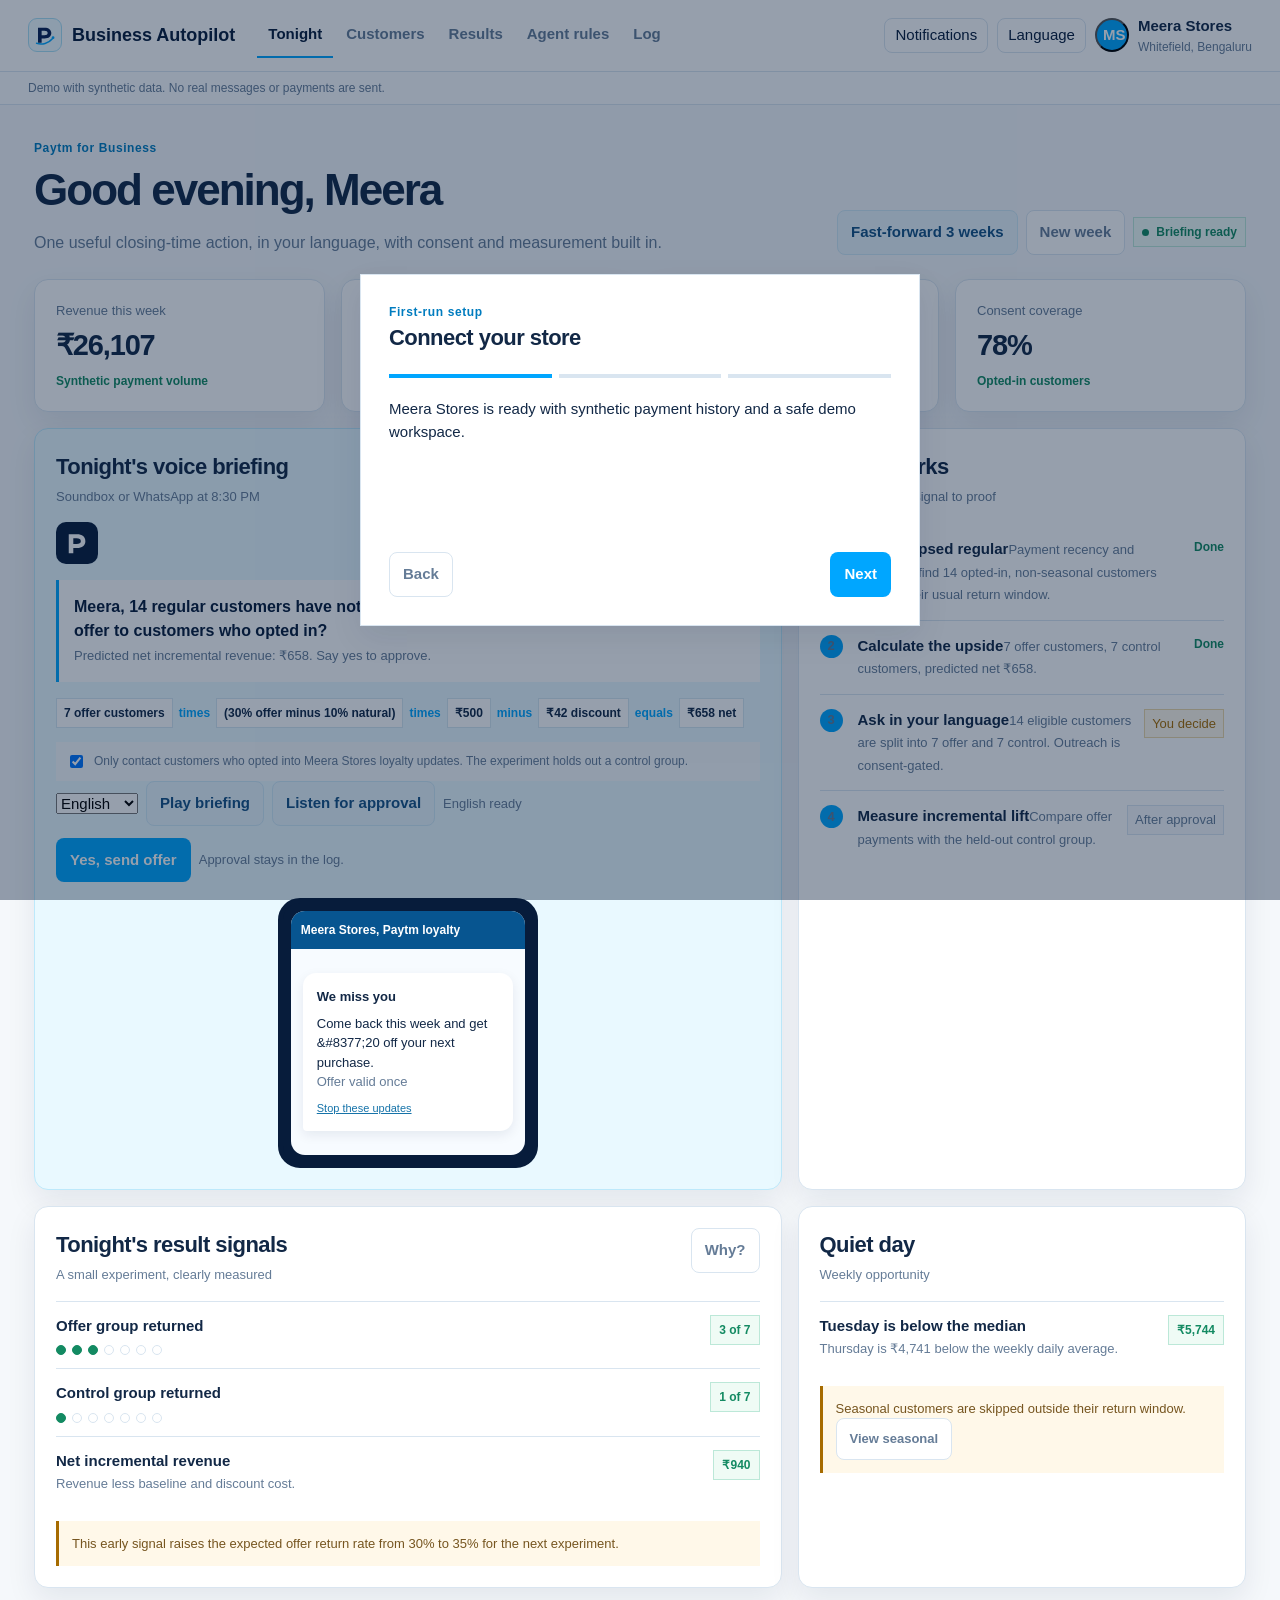
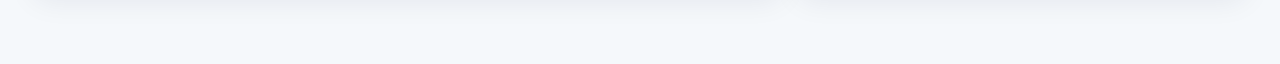
==== index.html @ cf700211 "Add Paytm Business Autopilot POC Co-authored-by: Copilot App <223556219+Copilot@users.noreply.github" ====
<!doctype html>
<html lang="en">
<head>
<meta charset="utf-8">
<meta name="viewport" content="width=device-width,initial-scale=1">
<meta name="theme-color" content="#071c3b">
<meta name="description" content="Paytm Business Autopilot product demo">
<title>Paytm Business Autopilot</title>
<link id="app-manifest" rel="manifest">
<style>
:root{--navy:#071c3b;--blue:#00a6ff;--cyan:#e9f9ff;--ink:#122846;--muted:#657c97;--bg:#f5f8fb;--card:#fff;--line:#d9e5f0;--green:#138a62;--amber:#a66b00;--red:#b54554;--shadow:0 12px 30px rgba(7,28,59,.08)}
*{box-sizing:border-box}html{scroll-behavior:smooth}body{margin:0;background:var(--bg);color:var(--ink);font:15px/1.5 Arial,sans-serif}button,input,select,textarea{font:inherit}button{cursor:pointer}button:focus-visible,input:focus-visible,select:focus-visible,textarea:focus-visible,a:focus-visible{outline:3px solid #80d9ff;outline-offset:2px}
.app{min-height:100vh}.topbar{position:sticky;top:0;z-index:10;display:flex;align-items:center;gap:22px;padding:13px 28px;background:#fff;border-bottom:1px solid var(--line)}.brand{display:flex;align-items:center;gap:10px;color:var(--navy);font-weight:700;font-size:18px;white-space:nowrap}.brand-mark{display:grid;place-items:center;width:34px;height:34px;border:1px solid #a9dff4;background:#effbff;border-radius:9px}.brand-mark svg{width:28px;height:28px}nav{display:flex;align-items:center;gap:2px;flex:1;overflow:auto}nav button{border:0;border-bottom:2px solid transparent;padding:10px 11px;color:var(--muted);background:transparent;font-weight:600;white-space:nowrap}nav button:hover,nav button.active{color:var(--navy);border-bottom-color:var(--blue)}.top-actions{display:flex;align-items:center;gap:9px;margin-left:auto}.icon-button{min-width:35px;height:35px;border:1px solid var(--line);border-radius:8px;padding:0 10px;color:var(--navy);background:#fff}.avatar{display:grid;place-items:center;width:34px;height:34px;border-radius:50%;color:#fff;background:var(--blue);font-weight:700}.merchant small{display:block;color:var(--muted);font-size:12px}.demo-line{padding:7px 28px;color:var(--muted);background:#fbfdff;border-bottom:1px solid var(--line);font-size:12px}
main{max-width:1360px;margin:auto;padding:34px 34px 76px}.view{display:none}.view.active{display:block}.hero{display:flex;justify-content:space-between;align-items:flex-end;gap:24px;margin-bottom:24px}.hero h1{margin:0;font-size:clamp(28px,4vw,44px);letter-spacing:-.045em}.hero p{max-width:760px;margin:8px 0 0;color:var(--muted);font-size:16px}.hero-actions,.toolbar,.voice-actions,.actions{display:flex;flex-wrap:wrap;align-items:center;gap:8px}.hero-actions{justify-content:flex-end}.eyebrow{color:#007cbf;font-size:12px;font-weight:700;letter-spacing:.05em;text-transform:none}.grid{display:grid;gap:16px}.metrics{grid-template-columns:repeat(4,1fr)}.two{grid-template-columns:1.25fr .75fr}.three{grid-template-columns:repeat(3,1fr)}.card{padding:21px;border:1px solid var(--line);border-radius:14px;background:var(--card);box-shadow:var(--shadow)}h2{margin:0 0 4px;font-size:22px;letter-spacing:-.025em}h3{margin:0 0 4px;font-size:16px}.subtle,.help{color:var(--muted);font-size:13px}.card-head{display:flex;justify-content:space-between;gap:12px;align-items:flex-start;margin-bottom:16px}.metric-label{color:var(--muted);font-size:13px}.metric-value{margin:4px 0;font-size:29px;font-weight:700;letter-spacing:-.04em}.delta{color:var(--green);font-size:12px;font-weight:600}.button{border:1px solid transparent;border-radius:8px;padding:10px 13px;font-weight:700}.primary{color:#fff;background:var(--blue)}.primary:hover{background:#008bd5}.secondary{color:#145184;background:#e8f5fc;border-color:#cfe9f7}.quiet{color:var(--muted);background:#fff;border-color:var(--line)}.status{display:inline-flex;align-items:center;gap:7px;padding:5px 8px;border:1px solid #bce8d8;color:var(--green);background:#effbf5;font-size:12px;font-weight:700}.status.warn{color:var(--amber);border-color:#ecd7a6;background:#fff8e9}.status.error{color:var(--red);border-color:#f0c9d0;background:#fff1f3}.dot{width:7px;height:7px;border-radius:50%;background:currentColor}.briefing{border:1px solid #bde9fb;background:var(--cyan)}.briefing-head{display:flex;justify-content:space-between;align-items:center;gap:12px}.logo-tile{display:grid;place-items:center;width:42px;height:42px;border-radius:10px;background:var(--navy)}.logo-tile svg{width:35px;height:35px}.wave{display:flex;align-items:center;gap:3px;height:24px}.wave i{display:block;width:3px;background:var(--blue);border-radius:3px}.wave i:nth-child(1){height:8px}.wave i:nth-child(2){height:17px}.wave i:nth-child(3){height:11px}.wave i:nth-child(4){height:20px}.wave i:nth-child(5){height:9px}.voice-quote{margin:16px 0;padding:15px;border-left:3px solid var(--blue);color:#173b65;background:#fff;font-size:16px}.voice-quote strong{display:block;color:var(--navy)}.formula{display:flex;flex-wrap:wrap;gap:6px;align-items:center;margin-top:13px;color:var(--muted);font-size:12px}.formula b{padding:5px 7px;border:1px solid #d4e7f2;background:#fff;color:var(--ink);font-weight:600}.formula .equals{color:var(--blue);font-weight:700}.consent{display:flex;gap:8px;margin-top:14px;padding:10px;background:#f7fafc;color:var(--muted);font-size:12px}.phone{max-width:260px;margin:16px auto 0;padding:8px;border:5px solid var(--navy);border-radius:22px;background:var(--navy)}.phone-screen{min-height:210px;overflow:hidden;border-radius:14px;background:#f7fbff}.phone-top{padding:10px;color:#fff;background:#075590;font-size:12px;font-weight:700}.phone-message{margin:24px 12px;padding:14px;border-radius:13px 13px 13px 4px;background:#fff;box-shadow:0 4px 12px rgba(7,28,59,.08);font-size:13px}.phone-message strong{display:block;margin-bottom:7px}.phone-message a{display:inline-block;margin-top:8px;color:#1673a9;font-size:11px}.steps{margin-top:18px}.step{display:grid;grid-template-columns:28px 1fr auto;gap:10px;align-items:start;padding:14px 0;border-top:1px solid var(--line)}.step:first-child{border-top:0}.step-number{display:grid;place-items:center;width:23px;height:23px;border-radius:50%;color:#fff;background:var(--blue);font-weight:700;font-size:12px}.step span{color:var(--muted);font-size:13px}.step .step-state{color:var(--green);font-size:12px;font-weight:700}.dot-row{display:flex;justify-content:space-between;align-items:flex-start;gap:12px;padding:13px 0;border-top:1px solid var(--line)}.dot-row:first-child{border-top:0}.dot-row strong{display:block}.dot-row p{margin:2px 0 0;color:var(--muted);font-size:13px}.result-dots{display:flex;gap:6px;margin-top:8px}.result-dots i{width:10px;height:10px;border:1px solid var(--line);border-radius:50%;background:#fff}.result-dots i.filled{border-color:var(--green);background:var(--green)}.note{padding:13px;border-left:3px solid var(--amber);background:#fff8e9;color:#76551f;font-size:13px}.tabs{display:flex;gap:6px;flex-wrap:wrap;margin-bottom:16px}.tab{border:1px solid var(--line);border-radius:7px;padding:8px 11px;color:var(--muted);background:#fff}.tab.active{color:var(--navy);border-color:var(--blue);background:#effaff;font-weight:700}.toolbar input,.toolbar select,.field input,.field textarea,.field select{padding:10px;border:1px solid var(--line);border-radius:8px;background:#fff}.toolbar input{min-width:230px}.selection-bar{display:flex;justify-content:space-between;align-items:center;gap:10px;margin-bottom:14px;padding:11px;border:1px solid #c9e8f4;background:#f0fbff}.selection-bar span{color:var(--muted);font-size:13px}.table-wrap{overflow:auto}table{width:100%;border-collapse:collapse;min-width:760px;font-size:13px}th,td{padding:11px 8px;border-top:1px solid var(--line);text-align:left;white-space:nowrap}th{color:var(--muted);font-size:12px;font-weight:700}th button{border:0;color:inherit;background:transparent;font-weight:700}.badge{display:inline-block;padding:4px 7px;border:1px solid var(--line);background:#f5f8fb;font-size:12px}.badge.good{color:var(--green);border-color:#bce8d8;background:#effbf5}.badge.warn{color:var(--amber);border-color:#ecd7a6;background:#fff8e9}.badge.none{color:var(--red);border-color:#f0c9d0;background:#fff1f3}.pagination{display:flex;justify-content:space-between;align-items:center;gap:10px;margin-top:16px}.empty{padding:28px;color:var(--muted);text-align:center}.timeline{display:grid;gap:0}.event{display:grid;grid-template-columns:145px 90px 1fr;gap:13px;padding:14px 0;border-top:1px solid var(--line)}.event:first-child{border-top:0}.event time,.event .who{color:var(--muted);font-size:12px}.event strong{display:block}.event p{margin:2px 0;color:var(--muted);font-size:13px}.rule-list{display:grid;gap:8px;margin-top:14px}.rule-list label{display:flex;gap:9px;align-items:flex-start;padding:10px;border:1px solid var(--line);background:#fbfdff}.guardrails{display:grid;gap:10px}.guardrails label{display:grid;gap:5px;color:var(--muted);font-size:13px}.drawer{position:fixed;inset:0;z-index:20;display:none}.drawer.open{display:block}.drawer-backdrop{position:absolute;inset:0;background:rgba(7,28,59,.35)}.drawer-panel{position:absolute;top:0;right:0;width:min(480px,100%);height:100%;overflow:auto;padding:24px;background:#fff;box-shadow:-12px 0 35px rgba(7,28,59,.18)}.drawer-head{display:flex;justify-content:space-between;align-items:center;margin-bottom:20px}.close{border:1px solid var(--line);border-radius:7px;padding:6px 9px;color:var(--muted);background:#fff}.form{display:grid;gap:13px}.field{display:grid;gap:6px}.field label{font-weight:700;font-size:13px}.error-text{color:var(--red);font-size:12px}.toast{position:fixed;right:20px;bottom:20px;z-index:40;max-width:380px;padding:12px 15px;border-radius:8px;color:#fff;background:var(--navy);opacity:0;transform:translateY(10px);pointer-events:none;transition:.2s}.toast.show{opacity:1;transform:translateY(0);pointer-events:auto}.menu{position:absolute;right:24px;top:61px;z-index:25;display:none;min-width:190px;padding:8px;border:1px solid var(--line);background:#fff;box-shadow:var(--shadow)}.menu.open{display:grid}.menu button{text-align:left;border:0;padding:9px;background:#fff;color:var(--ink)}.menu button:hover{background:#effaff}.setup{position:fixed;inset:0;z-index:50;display:grid;place-items:center;padding:20px;background:rgba(7,28,59,.42)}.setup.hidden{display:none}.setup-card{width:min(560px,100%);padding:28px;border:1px solid var(--line);background:#fff;box-shadow:var(--shadow)}.setup-progress{display:flex;gap:7px;margin:20px 0}.setup-progress i{height:4px;flex:1;background:var(--line)}.setup-progress i.active{background:var(--blue)}.setup-actions{display:flex;justify-content:space-between;margin-top:24px}.setup-copy{min-height:130px}.highlight{background:#fff0a8;color:inherit}.mobile-list{display:none}.offline{display:none;margin-bottom:16px}.offline.show{display:block}
@media(max-width:980px){.topbar{padding:12px 18px}.metrics{grid-template-columns:repeat(2,1fr)}.two,.three{grid-template-columns:1fr}main{padding:27px 18px 88px}.hero{align-items:flex-start;flex-direction:column}.hero-actions{justify-content:flex-start}.top-actions .merchant{display:none}}
@media(max-width:620px){body{font-size:14px}.topbar{position:static;padding:12px 16px}.topbar nav{display:none}.demo-line{padding:7px 16px}.brand{font-size:16px}.metrics{grid-template-columns:1fr 1fr;gap:9px}.card{padding:16px}.metric-value{font-size:23px}.hero h1{font-size:31px}.event{grid-template-columns:1fr;gap:2px}.table-wrap{display:none}.mobile-list{display:grid;gap:8px}.mobile-customer{padding:13px;border:1px solid var(--line);background:#fff}.toolbar input{min-width:0;width:100%}.selection-bar{align-items:flex-start;flex-direction:column}.drawer-panel{padding:19px}.phone{max-width:none;margin:16px 0 0;padding:0;border:0;border-radius:12px;background:transparent}.phone-screen{min-height:0;border-radius:12px}}
@media(prefers-reduced-motion:reduce){*,*::before,*::after{scroll-behavior:auto!important;animation:none!important;transition:none!important}}
.menu-head{display:flex;gap:10px;align-items:center;padding:10px;border-bottom:1px solid var(--line);margin-bottom:4px}.menu-head .avatar{flex:none}.demo-tag{display:inline-block;margin-top:3px;padding:3px 6px;border:1px solid var(--line);color:var(--muted);font-size:11px}.profile-avatar{display:grid;place-items:center;width:76px;height:76px;border-radius:50%;color:#fff;background:var(--blue);font-size:28px;font-weight:700}.profile-head{display:flex;justify-content:space-between;align-items:center;gap:20px;margin-bottom:28px}.profile-identity{display:flex;align-items:center;gap:18px}.profile-section{padding:24px 0;border-top:1px solid var(--line)}.profile-section:first-of-type{border-top:0}.profile-fields{display:grid;grid-template-columns:repeat(2,1fr);gap:16px;margin-top:18px}.profile-value{margin-top:3px;font-weight:600}.profile-help{margin:3px 0 0;color:var(--muted);font-size:12px}.profile-list{display:grid;gap:12px;margin-top:16px}.profile-list .dot-row{padding:12px 0}.profile-actions{display:flex;gap:8px;justify-content:flex-end;margin-top:20px}.profile-edit{display:none}.profile-edit.open{display:block}.profile-readonly.hidden,.profile-display.hidden{display:none}.profile-subtle{color:var(--muted);font-size:13px}.profile-links{display:flex;flex-wrap:wrap;gap:14px;margin-top:14px}.profile-links button{border:0;padding:0;color:#0874b8;background:transparent;text-decoration:underline}.profile-mobile-back{display:none}@media(max-width:620px){.profile-head{align-items:flex-start;flex-direction:column}.profile-mobile-back{display:inline-flex}.profile-fields{grid-template-columns:1fr}.profile-actions{justify-content:flex-start;flex-wrap:wrap}.menu{right:12px;left:12px;top:61px}}
</style>
</head>
<body>
<div class="app">
<header class="topbar">
<div class="brand"><div class="brand-mark" aria-label="Paytm Business Autopilot"><svg viewBox="0 0 40 40" aria-hidden="true"><path d="M10 31V9.5h9.4c5.9 0 9.6 2.9 9.6 7.8s-3.7 7.8-9.6 7.8h-4.2V31H10Zm5.2-10.5h3.8c3.1 0 4.8-1.1 4.8-3.2s-1.7-3.2-4.8-3.2h-3.8v6.4Z" fill="#071f52"/><path d="M8 31.7c7.7 2.7 17.2.2 22.5-6.4" fill="none" stroke="#00a6ff" stroke-linecap="round" stroke-width="2.2"/><circle cx="31.5" cy="23.8" r="2" fill="#00a6ff"/></svg></div><span data-i18n="brand">Business Autopilot</span></div>
<nav aria-label="Primary navigation"><button data-view="tonight" data-i18n="navOverview">Tonight</button><button data-view="customers" data-i18n="navCustomers">Customers</button><button data-view="results" data-i18n="navMessages">Results</button><button data-view="rules" data-i18n="navTeammate">Agent rules</button><button data-view="log" data-i18n="navActivity">Log</button></nav>
<div class="top-actions"><button class="icon-button" data-action="notifications" aria-label="Notifications" data-i18n="notifications">Notifications</button><button class="icon-button" data-action="language" aria-label="Language" data-i18n="language">Language</button><button id="top-avatar" class="avatar" data-action="profile" aria-label="Profile menu" aria-haspopup="menu" aria-expanded="false">MS</button><div class="merchant"><strong id="top-store">Meera Stores</strong><small id="top-area">Whitefield, Bengaluru</small></div></div>
</header>
<div class="demo-line" data-i18n="demoLine">Demo with synthetic data. No real messages or payments are sent.</div>
<main>
<div id="loading-state" class="card" hidden>Loading demo data...</div>
<div id="offline-banner" class="card offline status warn" data-i18n="offline">You are offline. Demo actions remain available on this device.</div>
<section id="tonight" class="view">
<div class="hero"><div><div class="eyebrow" data-i18n="eyebrow">Paytm for Business</div><h1 data-i18n="greeting">Good evening, Meera</h1><p data-i18n="heroCopy">One useful closing-time action, in your language, with consent and measurement built in.</p></div><div class="hero-actions"><button class="button secondary" data-action="fastForward" data-i18n="fastForward">Fast-forward 3 weeks</button><button class="button quiet" data-action="newWeek" data-i18n="newWeek">New week</button><span class="status"><span class="dot"></span><span id="briefing-state" data-i18n="briefingReady">Briefing ready</span></span></div></div>
<div class="grid metrics"><div class="card"><div class="metric-label" data-i18n="revenue">Revenue this week</div><div class="metric-value" id="metric-revenue">&#8377;0</div><div class="delta" data-i18n="syntheticVolume">Synthetic payment volume</div></div><div class="card"><div class="metric-label" data-i18n="measuredLift">Measured lift</div><div class="metric-value" id="metric-lift">&#8377;940</div><div class="delta" id="metric-lift-detail"></div></div><div class="card"><div class="metric-label" data-i18n="repeatCustomers">Repeat customers</div><div class="metric-value" id="metric-repeat">0%</div><div class="delta" data-i18n="twoVisits">Two or more visits</div></div><div class="card"><div class="metric-label" data-i18n="consentCoverage">Consent coverage</div><div class="metric-value" id="metric-consent">0%</div><div class="delta" data-i18n="optedInCustomers">Opted-in customers</div></div></div>
<div class="grid two" style="margin-top:16px"><div class="card briefing"><div class="card-head"><div><h2 data-i18n="voiceBriefing">Tonight's voice briefing</h2><div class="subtle" data-i18n="briefingDelivery">Soundbox or WhatsApp at 8:30 PM</div></div><span class="status"><span class="dot"></span><span id="language-ready"></span></span></div><div class="briefing-head"><div class="logo-tile"><svg viewBox="0 0 40 40" aria-hidden="true"><path d="M10 31V9.5h9.4c5.9 0 9.6 2.9 9.6 7.8s-3.7 7.8-9.6 7.8h-4.2V31H10Zm5.2-10.5h3.8c3.1 0 4.8-1.1 4.8-3.2s-1.7-3.2-4.8-3.2h-3.8v6.4Z" fill="#fff"/></svg></div><div class="wave" aria-label="Voice ready"><i></i><i></i><i></i><i></i><i></i></div></div><div class="voice-quote"><strong id="briefing-quote"></strong><span class="subtle" id="briefing-sub"></span></div><div class="formula" id="briefing-formula"></div><label class="consent"><input id="consent-check" type="checkbox" checked><span data-i18n="consentCopy">Only contact customers who opted into Meera Stores loyalty updates. The experiment holds out a control group.</span></label><div class="voice-actions"><select id="language-select" aria-label="Briefing language"><option value="en-IN">English</option><option value="hi-IN">&#2361;&#2367;&#2344;&#2381;&#2342;&#2368;</option><option value="kn-IN">&#3221;&#3246;&#3277;&#3240;&#3233;</option></select><button class="button secondary" data-action="speak" data-i18n="play">Play briefing</button><button class="button secondary" data-action="listen" data-i18n="listen">Listen for approval</button><span class="subtle" id="mic-status"></span></div><div class="actions" style="margin-top:12px"><button class="button primary" id="approve-button" data-action="approve"></button><span class="subtle" data-i18n="approvalLogged">Approval stays in the log.</span></div><div class="phone" aria-label="Customer message preview"><div class="phone-screen"><div class="phone-top">Meera Stores, Paytm loyalty</div><div class="phone-message"><strong data-i18n="messageTitle">We miss you</strong><span data-i18n="messageBody">Come back this week and get &#8377;20 off your next purchase.</span><br><span class="subtle" data-i18n="offerOnce">Offer valid once</span><br><a href="#" data-action="optOut" data-i18n="stopUpdates">Stop these updates</a></div></div></div></div>
<div class="card"><div class="card-head"><div><h2 data-i18n="howWorks">How it works</h2><div class="subtle" data-i18n="fourSteps">Four steps from signal to proof</div></div></div><div class="steps"><div class="step"><span class="step-number">1</span><div><strong data-i18n="findLapsed">Find a lapsed regular</strong><span id="step-detect"></span></div><span class="step-state" data-i18n="done">Done</span></div><div class="step"><span class="step-number">2</span><div><strong data-i18n="calculateUpside">Calculate the upside</strong><span id="step-formula"></span></div><span class="step-state" data-i18n="done">Done</span></div><div class="step"><span class="step-number">3</span><div><strong data-i18n="askLanguage">Ask in your language</strong><span id="step-ask"></span></div><span class="badge warn" data-i18n="youDecide">You decide</span></div><div class="step"><span class="step-number">4</span><div><strong data-i18n="measureLift">Measure incremental lift</strong><span data-i18n="compareGroups">Compare offer payments with the held-out control group.</span></div><span class="badge" data-i18n="afterApproval">After approval</span></div></div></div></div>
<div class="grid two" style="margin-top:16px"><div class="card"><div class="card-head"><div><h2 data-i18n="resultSignals">Tonight's result signals</h2><div class="subtle" data-i18n="smallExperiment">A small experiment, clearly measured</div></div><button class="button quiet" data-action="why" data-i18n="why">Why?</button></div><div class="dot-row"><div><strong data-i18n="offerReturned">Offer group returned</strong><div class="result-dots"><i class="filled"></i><i class="filled"></i><i class="filled"></i><i></i><i></i><i></i><i></i></div></div><strong class="status">3 of 7</strong></div><div class="dot-row"><div><strong data-i18n="controlReturned">Control group returned</strong><div class="result-dots"><i class="filled"></i><i></i><i></i><i></i><i></i><i></i><i></i></div></div><strong class="status">1 of 7</strong></div><div class="dot-row"><div><strong data-i18n="netIncremental">Net incremental revenue</strong><p data-i18n="revenueLess">Revenue less baseline and discount cost.</p></div><strong class="status">&#8377;940</strong></div><div class="note" style="margin-top:14px" data-i18n="learning">This early signal raises the expected offer return rate from 30% to 35% for the next experiment.</div></div><div class="card"><div class="card-head"><div><h2 data-i18n="quietDay">Quiet day</h2><div class="subtle" data-i18n="weeklyOpportunity">Weekly opportunity</div></div></div><div class="dot-row"><div><strong data-i18n="tuesdayLow">Tuesday is below the median</strong><p id="quiet-formula"></p></div><strong id="quiet-value" class="status"></strong></div><div class="note" style="margin-top:14px"><span data-i18n="seasonalNote">Seasonal customers are skipped outside their return window.</span> <button class="button quiet" data-action="goSeasonal" data-i18n="viewSeasonal">View seasonal</button></div></div></div>
</section>
<section id="customers" class="view"><div class="hero"><div><div class="eyebrow" data-i18n="paymentSegments">Payment-derived segments</div><h1 data-i18n="customersTitle">Customers</h1><p data-i18n="customersCopy">Choose a safe next action. Only opted-in customers can be selected for outreach.</p></div><div class="hero-actions"><button class="button primary" data-action="addCustomer" data-i18n="addCustomer">Add customer</button></div></div><div class="card"><div class="tabs" id="segment-tabs"></div><div class="toolbar"><input id="customer-search" type="search" data-i18n-placeholder="searchCustomers" placeholder="Search name or masked number" aria-label="Search customers"><select id="consent-filter"><option value="all" data-i18n="allConsent">All consent</option><option value="opted-in" data-i18n="optedIn">Opted-in</option><option value="pending" data-i18n="pending">Pending</option><option value="none" data-i18n="noConsent">No consent</option></select><button class="button secondary" data-action="selectOpted" data-i18n="selectOpted">Select opted-in</button></div><div class="selection-bar"><span id="selection-copy"></span><button class="button primary" data-action="reviewSelected" data-i18n="reviewSend">Review and send</button></div><div class="table-wrap"><table><thead><tr><th><input id="select-all" type="checkbox" aria-label="Select visible customers"></th><th><button data-sort="name" data-i18n="customer">Customer</button></th><th data-i18n="number">Number</th><th><button data-sort="lastVisitDays" data-i18n="lastPayment">Last payment</button></th><th><button data-sort="visits" data-i18n="visits">Visits</button></th><th data-i18n="segment">Segment</th><th data-i18n="consent">Consent</th><th></th></tr></thead><tbody id="customers-body"></tbody></table></div><div id="customers-mobile" class="mobile-list"></div><div class="pagination"><span id="page-copy"></span><div class="actions"><button class="button quiet" data-action="prevPage" data-i18n="previous">Previous</button><button class="button quiet" data-action="nextPage" data-i18n="next">Next</button></div></div></div></section>
<section id="results" class="view"><div class="hero"><div><div class="eyebrow" data-i18n="messageCenter">Message center</div><h1 data-i18n="messagesTitle">Messages sent</h1><p data-i18n="messagesCopy">See every simulated delivery and the held-out control group.</p></div></div><div class="card"><div class="tabs"><button class="tab message-tab active" data-tab="offer" data-i18n="offerGroup">Offer group</button><button class="tab message-tab" data-tab="control" data-i18n="controlGroup">Control group</button></div><div class="table-wrap"><table><thead><tr><th data-i18n="customer">Customer</th><th data-i18n="status">Status</th><th data-i18n="sentAt">Sent at</th><th data-i18n="group">Group</th></tr></thead><tbody id="messages-body"></tbody></table></div></div></section>
<section id="results-opportunities" class="view"><div class="hero"><div><div class="eyebrow" data-i18n="opportunityDesk">Opportunity desk</div><h1 data-i18n="opportunitiesTitle">Opportunities</h1><p data-i18n="opportunitiesCopy">Recommendations are grounded in payment history, consent, and experiment evidence.</p></div></div><div class="grid two"><div class="card"><div class="card-head"><div><h2 data-i18n="slowDayOffer">Slow-day offer</h2><div class="subtle" data-i18n="derivedFormula">Derived from recent payment history</div></div><button class="button quiet" data-action="why" data-i18n="why">Why?</button></div><div class="metric-value" id="slow-value">&#8377;0</div><p id="slow-formula" class="subtle"></p><div class="note" data-i18n="consentOnly">Only opted-in, non-seasonal customers can receive this recommendation.</div></div><div class="card"><div class="card-head"><div><h2 data-i18n="agentSaysNo">When the agent says no</h2><div class="subtle" data-i18n="seasonalGuard">A visible safeguard</div></div><span class="status warn" id="seasonal-count"></span></div><p id="seasonal-copy"></p><button class="button secondary" data-action="goSeasonal" data-i18n="viewSeasonal">View seasonal</button></div></div><div class="card" style="margin-top:16px"><div class="card-head"><div><h2 data-i18n="support">Support follow-ups</h2><div class="subtle" data-i18n="supportCopy">One shared count across the app</div></div></div><div class="metric-value" id="ticket-count"></div><p class="subtle" data-i18n="openTickets">Open tickets from the latest demo period.</p></div></section>
<section id="rules" class="view"><div class="hero"><div><div class="eyebrow" data-i18n="teammateDesk">Teammate controls</div><h1 data-i18n="teammateTitle">AI Teammate</h1><p data-i18n="teammateCopy">Choose when the agent asks, what it can do, and how evidence is shown.</p></div></div><div class="grid two"><div class="card"><div class="card-head"><div><h2 data-i18n="autonomy">Autonomy</h2><div class="subtle" data-i18n="autonomyCopy">The agent asks before changing a customer's experience.</div></div></div><div class="rule-list"><label><input type="radio" name="autonomy" value="ask"><span><strong data-i18n="askEvery">Ask me every time</strong><br><span class="subtle" data-i18n="askEveryCopy">Show the briefing and wait for approval.</span></span></label><label><input type="radio" name="autonomy" value="autopilot"><span><strong data-i18n="autopilot">Autopilot within rules</strong><br><span class="subtle" data-i18n="autopilotCopy">Run approved experiments inside the guardrails.</span></span></label></div><div class="dot-row" style="margin-top:14px"><div><strong data-i18n="seasonalPreference">Seasonal preference</strong><p data-i18n="seasonalPreferenceCopy">Skip discounts for seasonal customers outside their usual window.</p></div><span class="badge warn" data-i18n="learned">Learned</span></div></div><div class="card"><div class="card-head"><div><h2 data-i18n="guardrails">Editable guardrails</h2><div class="subtle" data-i18n="savedDevice">Saved on this device for the demo.</div></div></div><div class="form"><label class="field"><span data-i18n="discountCap">Discount cap</span><input id="discount-rule"></label><label class="field"><span data-i18n="frequencyRule">Contact frequency</span><input id="frequency-rule"></label><label class="field"><span data-i18n="quietHours">Quiet hours</span><input id="quiet-rule"></label></div><button class="button primary" style="margin-top:14px" data-action="saveRules" data-i18n="saveRules">Save rules</button></div></div></section>
<section id="log" class="view"><div class="hero"><div><div class="eyebrow" data-i18n="trustRecord">Trust record</div><h1 data-i18n="activityTitle">Activity log</h1><p data-i18n="activityCopy">Every signal, decision, and outcome has a Who column.</p></div><button class="button quiet" data-action="reset" data-i18n="resetDemo">Reset demo</button></div><div class="card"><div class="timeline" id="activity-body"></div></div></section>
<section id="settings" class="view"><div class="hero"><div><div class="eyebrow" data-i18n="workspace">Workspace</div><h1 data-i18n="settingsTitle">Settings</h1><p data-i18n="settingsCopy">Language, store details, and local demo preferences.</p></div></div><div class="grid two"><div class="card"><h2 data-i18n="language">Language</h2><p class="subtle" data-i18n="languageCopy">This changes the whole interface and persists on this device.</p><select id="global-language"><option value="en-IN">English</option><option value="hi-IN">&#2361;&#2367;&#2344;&#2381;&#2342;&#2368;</option><option value="kn-IN">&#3221;&#3246;&#3277;&#3240;&#3233;</option></select><p id="settings-briefing" class="profile-subtle"></p></div><div class="card"><h2 data-i18n="dataPrivacy">Data and privacy</h2><p data-i18n="privacyCopy">Demo data is saved on this device only. No real customer messages or payments are sent.</p><button class="button secondary" data-action="reset" data-i18n="clearDemo">Clear and reset demo data</button></div></div></section>
<section id="help" class="view"><div class="hero"><div><div class="eyebrow" data-i18n="supportTitle">Support</div><h1 data-i18n="helpTitle">Help</h1><p data-i18n="helpCopy">Answers about consent, experiments, and demo controls.</p></div></div><div class="card" id="faq-list"></div></section>
<section id="profile" class="view"><div class="profile-head"><div class="profile-identity"><button class="button quiet profile-mobile-back" data-action="profileBack" data-i18n="back">Back</button><div class="profile-avatar" id="profile-avatar">MS</div><div><div class="eyebrow" data-i18n="profileEyebrow">Your account</div><h1 id="profile-owner">Meera Shetty</h1><p class="hero" style="margin:4px 0 0"><span id="profile-store">Meera Stores</span><span class="profile-subtle">, <span id="profile-category">Grocery</span>, <span id="profile-area">Whitefield, Bengaluru</span></span></p></div></div><button class="button primary" data-action="editProfile" data-i18n="editProfile">Edit profile</button></div>
<div class="profile-section"><h2 data-i18n="yourBusiness">Your business</h2><div id="profile-display" class="profile-display"><div class="profile-fields"><div><div class="subtle" data-i18n="storeName">Store name</div><div id="profile-display-store" class="profile-value"></div></div><div><div class="subtle" data-i18n="ownerName">Owner name</div><div id="profile-display-owner" class="profile-value"></div></div><div><div class="subtle" data-i18n="category">Category</div><div id="profile-display-category" class="profile-value"></div></div><div><div class="subtle" data-i18n="address">Address</div><div id="profile-display-address" class="profile-value"></div></div><div><div class="subtle" data-i18n="businessHours">Business hours</div><div id="profile-display-hours" class="profile-value"></div><p class="profile-help" data-i18n="closingHelp">Your briefing arrives 30 minutes before closing.</p></div><div><div class="subtle" data-i18n="weeklyDayOff">Weekly day off</div><div id="profile-display-dayoff" class="profile-value"></div><p class="profile-help" data-i18n="dayOffHelp">I skip this day when looking for slow days.</p></div><div><div class="subtle" data-i18n="customerLanguages">Customer languages</div><div id="profile-display-languages" class="profile-value"></div><p class="profile-help" data-i18n="languagesHelp">Offers are written in these languages.</p></div></div></div>
<form id="profile-edit" class="profile-edit form"><div class="profile-fields"><label class="field"><span data-i18n="storeName">Store name</span><input id="profile-store-input"></label><label class="field"><span data-i18n="ownerName">Owner name</span><input id="profile-owner-input"></label><label class="field"><span data-i18n="category">Category</span><input id="profile-category-input"></label><label class="field"><span data-i18n="address">Address</span><input id="profile-address-input"></label><label class="field"><span data-i18n="openingTime">Opening time</span><input id="profile-opening-input" type="time"></label><label class="field"><span data-i18n="closingTime">Closing time</span><input id="profile-closing-input" type="time"><span id="profile-closing-error" class="error-text"></span></label><label class="field"><span data-i18n="weeklyDayOff">Weekly day off</span><select id="profile-dayoff-input"><option value="none">None</option><option value="Monday">Monday</option><option value="Tuesday">Tuesday</option><option value="Wednesday">Wednesday</option><option value="Thursday">Thursday</option><option value="Friday">Friday</option><option value="Saturday">Saturday</option><option value="Sunday">Sunday</option></select></label><fieldset class="field"><legend data-i18n="customerLanguages">Customer languages</legend><label><input type="checkbox" name="profile-language" value="en"> English</label><label><input type="checkbox" name="profile-language" value="hi"> Ã Â¤Â¹Ã Â¤Â¿Ã Â¤Â¨Ã Â¥ÂÃ Â¤Â¦Ã Â¥â‚¬</label><label><input type="checkbox" name="profile-language" value="kn"> Ã Â²â€¢Ã Â²Â¨Ã Â³ÂÃ Â²Â¨Ã Â²Â¡</label></fieldset></div><div class="profile-actions"><button type="button" class="button quiet" data-action="cancelProfile" data-i18n="cancel">Cancel</button><button type="submit" class="button primary" id="save-profile" data-i18n="saveChanges">Save changes</button></div></form></div>
<div class="profile-section"><h2 data-i18n="paymentsDevices">Payments and devices</h2><div class="profile-list"><div class="dot-row"><div><strong data-i18n="upiId">UPI ID</strong><p>meera&#8226;&#8226;&#8226;&#8226;@paytm</p></div></div><div class="dot-row"><div><strong data-i18n="bankAccount">Settlement bank account</strong><p>HDFC &#8226;&#8226;&#8226;&#8226; 4821</p></div></div><div class="dot-row"><div><strong data-i18n="soundbox">Soundbox</strong><p>Device MBX-2048 <span class="badge good" data-i18n="connected">Connected</span>, <span data-i18n="lastActive">Last active</span> 8:12 PM</p></div></div><div class="dot-row"><div><strong data-i18n="whatsappNumber">WhatsApp Business number</strong><p>+91 98&#8226;&#8226;&#8226; &#8226;&#8226;000 <span class="badge good" data-i18n="connected">Connected</span></p></div></div></div><p class="profile-subtle" data-i18n="managedInPaytm">Payment and device details are managed in the Paytm for Business app.</p></div>
<div class="profile-section"><h2 data-i18n="learnedStore">What the agent has learned about your store</h2><div class="profile-list"><div class="dot-row"><div><strong data-i18n="busiestDay">Busiest day</strong><p id="learned-busiest"></p></div></div><div class="dot-row"><div><strong data-i18n="slowestDay">Slowest day</strong><p id="learned-slowest"></p></div></div><div class="dot-row"><div><strong data-i18n="averageBill">Average bill</strong><p id="learned-average"></p></div></div><div class="dot-row"><div><strong data-i18n="regularCustomers">Regular customers</strong><p id="learned-regular"></p></div></div><div class="dot-row"><div><strong data-i18n="learnedPreference">Learned preference</strong><p id="learned-preference"></p></div></div><div class="dot-row"><div><strong data-i18n="expectedReturn">Expected offer return rate</strong><p id="learned-return"></p></div></div></div><button class="button quiet" data-action="resetLearning" data-i18n="resetLearning">Reset what the agent learned</button></div>
<div class="profile-section"><h2 data-i18n="account">Account</h2><div class="profile-fields"><div><div class="subtle" data-i18n="ownerMobile">Owner mobile number</div><div class="profile-value">+91 98&#8226;&#8226;&#8226; &#8226;&#8226;000</div></div><div><div class="subtle" data-i18n="appLanguage">App language</div><div id="profile-app-language" class="profile-value"></div></div><div><div class="subtle" data-i18n="memberSince">Member since</div><div class="profile-value">October 2026</div></div></div><div class="profile-links"><button data-action="goSettings" data-i18n="settingsTitle">Settings</button><button data-action="goData" data-i18n="dataPrivacy">Data and privacy</button><button data-action="goHelp" data-i18n="helpTitle">Help</button></div></div></section>
</main>
</div>
<div id="profile-menu" class="menu" role="menu" aria-label="Profile menu"><div class="menu-head"><span class="avatar">MS</span><div><strong>Meera Shetty</strong><small class="subtle">Meera Stores</small><br><span class="demo-tag" data-i18n="demoAccount">Demo account</span></div></div><button role="menuitem" data-action="goProfile" data-i18n="viewProfile">View profile</button><button role="menuitem" data-action="goSettings" data-i18n="settingsTitle">Settings</button><button role="menuitem" data-action="goData" data-i18n="dataPrivacy">Data and privacy</button><button role="menuitem" data-action="goHelp" data-i18n="helpTitle">Help</button><button role="menuitem" data-action="language" data-i18n="language">Language</button><button role="menuitem" data-action="signOut" data-i18n="signOut">Sign out</button></div>
<div class="drawer" id="profile-confirm" aria-hidden="true"><div class="drawer-backdrop" data-action="close"></div><div class="drawer-panel" role="dialog" aria-modal="true"><div class="drawer-head"><h2 id="profile-confirm-title"></h2><button class="close" data-action="close" data-i18n="close">Close</button></div><p id="profile-confirm-copy"></p><div class="actions"><button class="button quiet" data-action="close" data-i18n="cancel">Cancel</button><button class="button primary" id="profile-confirm-action" data-action="confirmProfile"></button></div></div></div>
<div class="drawer" id="review-drawer" aria-hidden="true"><div class="drawer-backdrop" data-action="close"></div><div class="drawer-panel" role="dialog" aria-modal="true"><div class="drawer-head"><h2 data-i18n="reviewTitle">Review before sending</h2><button class="close" data-action="close" data-i18n="close">Close</button></div><div id="review-body"></div><div class="actions"><button class="button quiet" data-action="close" data-i18n="cancel">Cancel</button><button class="button primary" data-action="confirmSend" data-i18n="confirmSend">Confirm and queue</button></div></div></div>
<div class="drawer" id="controls-drawer" aria-hidden="true"><div class="drawer-backdrop" data-action="close"></div><div class="drawer-panel" role="dialog" aria-modal="true"><div class="drawer-head"><h2 data-i18n="demoControls">Demo controls</h2><button class="close" data-action="close" data-i18n="close">Close</button></div><p class="help" data-i18n="shortcutHelp">Press D to open these controls. Press ? for keyboard shortcuts.</p><div class="form"><button class="button secondary" data-action="fastForward" data-i18n="fastForward">Fast-forward 3 weeks</button><button class="button secondary" data-action="newWeek" data-i18n="newWeek">New week</button><button class="button secondary" data-action="replaySetup" data-i18n="replaySetup">Replay setup</button><button class="button quiet" data-action="reset" data-i18n="resetDemo">Reset demo data</button></div><p class="help" data-i18n="privacyCopy">Demo data is saved on this device only.</p></div></div>
<div class="drawer" id="add-drawer" aria-hidden="true"><div class="drawer-backdrop" data-action="close"></div><div class="drawer-panel" role="dialog" aria-modal="true"><div class="drawer-head"><h2 data-i18n="addCustomer">Add customer</h2><button class="close" data-action="close" data-i18n="close">Close</button></div><form id="add-form" class="form"><label class="field"><span data-i18n="name">Name</span><input id="new-name" required maxlength="80"></label><label class="field"><span data-i18n="mobile">Mobile number</span><input id="new-number" required inputmode="tel" placeholder="+91 98&#8226;&#8226;&#8226; &#8226;&#8226;000"></label><div id="add-error" class="error-text" role="alert"></div><p class="help" data-i18n="pendingCopy">Manual entries start as pending. They can join after paying.</p><button class="button primary" type="submit" data-i18n="addCustomer">Add customer</button><button class="button secondary" type="button" data-action="confirmPending" data-i18n="simulateJoin">Simulate: customer taps Join after paying</button></form></div></div>
<div class="drawer" id="why-drawer" aria-hidden="true"><div class="drawer-backdrop" data-action="close"></div><div class="drawer-panel" role="dialog" aria-modal="true"><div class="drawer-head"><h2 data-i18n="whyTitle">Why this recommendation?</h2><button class="close" data-action="close" data-i18n="close">Close</button></div><div id="why-body"></div></div></div>
<div class="drawer" id="customer-drawer" aria-hidden="true"><div class="drawer-backdrop" data-action="close"></div><div class="drawer-panel" role="dialog" aria-modal="true"><div class="drawer-head"><h2 data-i18n="customerDetails">Customer details</h2><button class="close" data-action="close" data-i18n="close">Close</button></div><div id="customer-detail"></div></div></div>
<div class="setup hidden" id="setup"><div class="setup-card"><div class="eyebrow" data-i18n="setupEyebrow">First-run setup</div><h2 id="setup-title"></h2><div class="setup-progress"><i></i><i></i><i></i></div><div id="setup-copy" class="setup-copy"></div><div class="setup-actions"><button class="button quiet" data-action="setupBack" data-i18n="back">Back</button><button class="button primary" data-action="setupNext" data-i18n="next">Next</button></div></div></div>
<div id="toast" class="toast" role="status" aria-live="polite"></div>
<script>
(()=>{"use strict";
const KEY="paytm-business-autopilot-poc-v5",OLD=["paytm-business-autopilot-poc-v4","paytm-business-autopilot-poc-v3","paytm-business-autopilot-poc-v2","paytm-business-autopilot-poc-v1"],now=Date.now();
const names=["Asha Rao","Ramesh Kumar","Priya Nair","Suresh Babu","Lakshmi Devi","Vikram Shah","Nandini Rao","Arjun Mehta","Kavya Iyer","Imran Khan","Divya Menon","Manoj Patil","Neha Joshi","Rahul Das","Pooja Singh","Girish Shetty","Anita Verma","Deepak Reddy","Shalini Gupta","Mohan Rao","Sahana Gowda","Kiran Jain","Meera Pillai","Tarun Bose","Rekha Nair","Vivek Kumar","Swati Rao","Harish Bhat","Anjali Shah","Nikhil Das","Sunita Iyer","Ashok Menon","Ritu Joshi","Mahesh Patil","Ishita Singh","Prakash Shetty","Jyoti Verma","Rohan Reddy","Maya Gupta","Sanjay Bose"];
const dict={en:{brand:"Business Autopilot",notifications:"Notifications",navOverview:"Tonight",navCustomers:"Customers",navMessages:"Results",navOpportunities:"Opportunities",navTeammate:"Agent rules",navActivity:"Log",demoLine:"Demo with synthetic data. No real messages or payments are sent.",eyebrow:"Paytm for Business",greeting:"Good evening, Meera",heroCopy:"One useful closing-time action, in your language, with consent and measurement built in.",fastForward:"Fast-forward 3 weeks",newWeek:"New week",briefingReady:"Briefing ready",revenue:"Revenue this week",syntheticVolume:"Synthetic payment volume",measuredLift:"Measured lift",repeatCustomers:"Repeat customers",twoVisits:"Two or more visits",consentCoverage:"Consent coverage",optedInCustomers:"Opted-in customers",voiceBriefing:"Tonight's voice briefing",briefingDelivery:"Soundbox or WhatsApp at 8:30 PM",consentCopy:"Only contact customers who opted into Meera Stores loyalty updates. The experiment holds out a control group.",play:"Play briefing",listen:"Listen for approval",approvalLogged:"Approval stays in the log.",messageTitle:"We miss you",messageBody:"Come back this week and get &#8377;20 off your next purchase.",offerOnce:"Offer valid once",stopUpdates:"Stop these updates",howWorks:"How it works",fourSteps:"Four steps from signal to proof",findLapsed:"Find a lapsed regular",calculateUpside:"Calculate the upside",askLanguage:"Ask in your language",measureLift:"Measure incremental lift",compareGroups:"Compare offer payments with the held-out control group.",done:"Done",youDecide:"You decide",afterApproval:"After approval",resultSignals:"Tonight's result signals",smallExperiment:"A small experiment, clearly measured",why:"Why?",offerReturned:"Offer group returned",controlReturned:"Control group returned",netIncremental:"Net incremental revenue",revenueLess:"Revenue less baseline and discount cost.",learning:"This early signal raises the expected offer return rate from 30% to 35% for the next experiment.",quietDay:"Quiet day",weeklyOpportunity:"Weekly opportunity",tuesdayLow:"Tuesday is below the median",seasonalNote:"Seasonal customers are skipped outside their return window.",viewSeasonal:"View seasonal",paymentSegments:"Payment-derived segments",customersTitle:"Customers",customersCopy:"Choose a safe next action. Only opted-in customers can be selected for outreach.",addCustomer:"Add customer",searchCustomers:"Search name or masked number",allConsent:"All consent",optedIn:"Opted-in",pending:"Pending",noConsent:"No consent",selectOpted:"Select opted-in",reviewSend:"Review and send",customer:"Customer",number:"Number",lastPayment:"Last payment",visits:"Visits",segment:"Segment",consent:"Consent",previous:"Previous",next:"Next",messageCenter:"Message center",messagesTitle:"Results",messagesCopy:"See every simulated delivery and the held-out control group.",offerGroup:"Offer group",controlGroup:"Control group",status:"Status",sentAt:"Sent at",group:"Group",opportunityDesk:"Opportunity desk",opportunitiesTitle:"Opportunities",opportunitiesCopy:"Recommendations are grounded in payment history, consent, and experiment evidence.",slowDayOffer:"Slow-day offer",derivedFormula:"Derived from recent payment history",consentOnly:"Only opted-in, non-seasonal customers can receive this recommendation.",agentSaysNo:"When the agent says no",seasonalGuard:"A visible safeguard",support:"Support follow-ups",supportCopy:"One shared count across the app",openTickets:"Open tickets from the latest demo period.",teammateDesk:"Teammate controls",teammateTitle:"Agent rules",teammateCopy:"Choose when the agent asks, what it can do, and how evidence is shown.",autonomy:"Autonomy",autonomyCopy:"The agent asks before changing a customer's experience.",askEvery:"Ask me every time",askEveryCopy:"Show the briefing and wait for approval.",autopilot:"Autopilot within rules",autopilotCopy:"Run approved experiments inside the guardrails.",seasonalPreference:"Seasonal preference",seasonalPreferenceCopy:"Skip discounts for seasonal customers outside their usual window.",learned:"Learned",guardrails:"Editable guardrails",savedDevice:"Saved on this device for the demo.",discountCap:"Discount cap",frequencyRule:"Contact frequency",quietHours:"Quiet hours",saveRules:"Save rules",trustRecord:"Trust record",activityTitle:"Log",activityCopy:"Every signal, decision, and outcome has a Who column.",resetDemo:"Reset demo",workspace:"Workspace",settingsTitle:"Settings",settingsCopy:"Language, store details, and local demo preferences.",language:"Language",languageCopy:"This changes the whole interface and persists on this device.",dataPrivacy:"Data and privacy",privacyCopy:"Demo data is saved on this device only. No real customer messages or payments are sent.",clearDemo:"Clear and reset demo data",supportTitle:"Support",helpTitle:"Help",helpCopy:"Answers about consent, experiments, and demo controls.",reviewTitle:"Review before sending",close:"Close",cancel:"Cancel",confirmSend:"Confirm and queue",demoControls:"Demo controls",shortcutHelp:"Press D to open these controls. Press ? for keyboard shortcuts.",replaySetup:"Replay setup",name:"Name",mobile:"Mobile number",pendingCopy:"Manual entries start as pending. They can join after paying.",simulateJoin:"Simulate: customer taps Join after paying",whyTitle:"Why this recommendation?",customerDetails:"Customer details",setupEyebrow:"First-run setup",back:"Back"},
hi:{...{},brand:"Ã Â¤Â¬Ã Â¤Â¿Ã Â¤Å“Ã Â¤Â¼Ã Â¤Â¨Ã Â¥â€¡Ã Â¤Â¸ Ã Â¤â€˜Ã Â¤Å¸Ã Â¥â€¹Ã Â¤ÂªÃ Â¤Â¾Ã Â¤Â¯Ã Â¤Â²Ã Â¤Å¸",navOverview:"Ã Â¤â€œÃ Â¤ÂµÃ Â¤Â°Ã Â¤ÂµÃ Â¥ÂÃ Â¤Â¯Ã Â¥â€š",navCustomers:"Ã Â¤â€”Ã Â¥ÂÃ Â¤Â°Ã Â¤Â¾Ã Â¤Â¹Ã Â¤â€¢",navMessages:"Ã Â¤Â­Ã Â¥â€¡Ã Â¤Å“Ã Â¥â€¡ Ã Â¤â€”Ã Â¤Â Ã Â¤Â¸Ã Â¤â€šÃ Â¤Â¦Ã Â¥â€¡Ã Â¤Â¶",navOpportunities:"Ã Â¤â€¦Ã Â¤ÂµÃ Â¤Â¸Ã Â¤Â°",navTeammate:"Ã Â¤ÂÃ Â¤â€ Ã Â¤Ë† Ã Â¤Â¸Ã Â¤Â¾Ã Â¤Â¥Ã Â¥â‚¬",navActivity:"Ã Â¤â€”Ã Â¤Â¤Ã Â¤Â¿Ã Â¤ÂµÃ Â¤Â¿Ã Â¤Â§Ã Â¤Â¿ Ã Â¤Â²Ã Â¥â€°Ã Â¤â€”",demoLine:"Ã Â¤Â¸Ã Â¤Â¿Ã Â¤â€šÃ Â¤Â¥Ã Â¥â€¡Ã Â¤Å¸Ã Â¤Â¿Ã Â¤â€¢ Ã Â¤Â¡Ã Â¥â€¡Ã Â¤Å¸Ã Â¤Â¾ Ã Â¤â€¢Ã Â¤Â¾ Ã Â¤Â¡Ã Â¥â€¡Ã Â¤Â®Ã Â¥â€¹Ã Â¥Â¤ Ã Â¤â€¢Ã Â¥â€¹Ã Â¤Ë† Ã Â¤â€¦Ã Â¤Â¸Ã Â¤Â²Ã Â¥â‚¬ Ã Â¤Â¸Ã Â¤â€šÃ Â¤Â¦Ã Â¥â€¡Ã Â¤Â¶ Ã Â¤Â¯Ã Â¤Â¾ Ã Â¤Â­Ã Â¥ÂÃ Â¤â€”Ã Â¤Â¤Ã Â¤Â¾Ã Â¤Â¨ Ã Â¤Â¨Ã Â¤Â¹Ã Â¥â‚¬Ã Â¤â€š Ã Â¤Â­Ã Â¥â€¡Ã Â¤Å“Ã Â¤Â¾ Ã Â¤Å“Ã Â¤Â¾Ã Â¤Â¤Ã Â¤Â¾Ã Â¥Â¤",eyebrow:"Paytm for Business",greeting:"Ã Â¤Â¶Ã Â¥ÂÃ Â¤Â­ Ã Â¤Â¸Ã Â¤â€šÃ Â¤Â§Ã Â¥ÂÃ Â¤Â¯Ã Â¤Â¾, Ã Â¤Â®Ã Â¥â‚¬Ã Â¤Â°Ã Â¤Â¾",heroCopy:"Ã Â¤â€ Ã Â¤ÂªÃ Â¤â€¢Ã Â¥â‚¬ Ã Â¤Â­Ã Â¤Â¾Ã Â¤Â·Ã Â¤Â¾ Ã Â¤Â®Ã Â¥â€¡Ã Â¤â€š, Ã Â¤Â¸Ã Â¤Â¹Ã Â¤Â®Ã Â¤Â¤Ã Â¤Â¿ Ã Â¤â€Ã Â¤Â° Ã Â¤Â®Ã Â¤Â¾Ã Â¤Âª Ã Â¤â€¢Ã Â¥â€¡ Ã Â¤Â¸Ã Â¤Â¾Ã Â¤Â¥, Ã Â¤Â¬Ã Â¤â€šÃ Â¤Â¦ Ã Â¤Â¹Ã Â¥â€¹Ã Â¤Â¨Ã Â¥â€¡ Ã Â¤â€¢Ã Â¥â€¡ Ã Â¤Â¸Ã Â¤Â®Ã Â¤Â¯ Ã Â¤ÂÃ Â¤â€¢ Ã Â¤â€°Ã Â¤ÂªÃ Â¤Â¯Ã Â¥â€¹Ã Â¤â€”Ã Â¥â‚¬ Ã Â¤â€¢Ã Â¤Â¾Ã Â¤Â°Ã Â¥ÂÃ Â¤Â°Ã Â¤ÂµÃ Â¤Â¾Ã Â¤Ë†Ã Â¥Â¤",fastForward:"3 Ã Â¤Â¹Ã Â¤Â«Ã Â¥ÂÃ Â¤Â¤Ã Â¥â€¡ Ã Â¤â€ Ã Â¤â€”Ã Â¥â€¡",newWeek:"Ã Â¤Â¨Ã Â¤Â¯Ã Â¤Â¾ Ã Â¤Â¹Ã Â¤Â«Ã Â¥ÂÃ Â¤Â¤Ã Â¤Â¾",briefingReady:"Ã Â¤Â¬Ã Â¥ÂÃ Â¤Â°Ã Â¥â‚¬Ã Â¤Â«Ã Â¤Â¿Ã Â¤â€šÃ Â¤â€” Ã Â¤Â¤Ã Â¥Ë†Ã Â¤Â¯Ã Â¤Â¾Ã Â¤Â°",revenue:"Ã Â¤â€¡Ã Â¤Â¸ Ã Â¤Â¹Ã Â¤Â«Ã Â¥ÂÃ Â¤Â¤Ã Â¥â€¡ Ã Â¤â€¢Ã Â¤Â¾ Ã Â¤Â°Ã Â¤Â¾Ã Â¤Å“Ã Â¤Â¸Ã Â¥ÂÃ Â¤Âµ",syntheticVolume:"Ã Â¤Â¸Ã Â¤Â¿Ã Â¤â€šÃ Â¤Â¥Ã Â¥â€¡Ã Â¤Å¸Ã Â¤Â¿Ã Â¤â€¢ Ã Â¤Â­Ã Â¥ÂÃ Â¤â€”Ã Â¤Â¤Ã Â¤Â¾Ã Â¤Â¨ Ã Â¤Â®Ã Â¤Â¾Ã Â¤Â¤Ã Â¥ÂÃ Â¤Â°Ã Â¤Â¾",measuredLift:"Ã Â¤Â®Ã Â¤Â¾Ã Â¤ÂªÃ Â¤Â¾ Ã Â¤â€”Ã Â¤Â¯Ã Â¤Â¾ Ã Â¤Â²Ã Â¤Â¾Ã Â¤Â­",repeatCustomers:"Ã Â¤Â¦Ã Â¥â€¹Ã Â¤Â¬Ã Â¤Â¾Ã Â¤Â°Ã Â¤Â¾ Ã Â¤â€ Ã Â¤Â¨Ã Â¥â€¡ Ã Â¤ÂµÃ Â¤Â¾Ã Â¤Â²Ã Â¥â€¡ Ã Â¤â€”Ã Â¥ÂÃ Â¤Â°Ã Â¤Â¾Ã Â¤Â¹Ã Â¤â€¢",twoVisits:"Ã Â¤Â¦Ã Â¥â€¹ Ã Â¤Â¯Ã Â¤Â¾ Ã Â¤â€¦Ã Â¤Â§Ã Â¤Â¿Ã Â¤â€¢ Ã Â¤ÂµÃ Â¤Â¿Ã Â¤Å“Ã Â¤Â¼Ã Â¤Â¿Ã Â¤Å¸",consentCoverage:"Ã Â¤Â¸Ã Â¤Â¹Ã Â¤Â®Ã Â¤Â¤Ã Â¤Â¿ Ã Â¤â€¢Ã Â¤ÂµÃ Â¤Â°Ã Â¥â€¡Ã Â¤Å“",optedInCustomers:"Ã Â¤Â¸Ã Â¤Â¹Ã Â¤Â®Ã Â¤Â¤Ã Â¤Â¿ Ã Â¤ÂµÃ Â¤Â¾Ã Â¤Â²Ã Â¥â€¡ Ã Â¤â€”Ã Â¥ÂÃ Â¤Â°Ã Â¤Â¾Ã Â¤Â¹Ã Â¤â€¢",voiceBriefing:"Ã Â¤â€ Ã Â¤Å“ Ã Â¤â€¢Ã Â¥â‚¬ Ã Â¤ÂµÃ Â¥â€°Ã Â¤â€¡Ã Â¤Â¸ Ã Â¤Â¬Ã Â¥ÂÃ Â¤Â°Ã Â¥â‚¬Ã Â¤Â«Ã Â¤Â¿Ã Â¤â€šÃ Â¤â€”",briefingDelivery:"Ã Â¤Â¸Ã Â¤Â¾Ã Â¤â€°Ã Â¤â€šÃ Â¤Â¡Ã Â¤Â¬Ã Â¥â€°Ã Â¤â€¢Ã Â¥ÂÃ Â¤Â¸ Ã Â¤Â¯Ã Â¤Â¾ WhatsApp, Ã Â¤Â°Ã Â¤Â¾Ã Â¤Â¤ 8:30 Ã Â¤Â¬Ã Â¤Å“Ã Â¥â€¡",consentCopy:"Ã Â¤Â¸Ã Â¤Â¿Ã Â¤Â°Ã Â¥ÂÃ Â¤Â« Ã Â¤â€°Ã Â¤Â¨ Ã Â¤â€”Ã Â¥ÂÃ Â¤Â°Ã Â¤Â¾Ã Â¤Â¹Ã Â¤â€¢Ã Â¥â€¹Ã Â¤â€š Ã Â¤Â¸Ã Â¥â€¡ Ã Â¤Â¸Ã Â¤â€šÃ Â¤ÂªÃ Â¤Â°Ã Â¥ÂÃ Â¤â€¢ Ã Â¤â€¢Ã Â¤Â°Ã Â¥â€¡Ã Â¤â€š Ã Â¤Å“Ã Â¤Â¿Ã Â¤Â¨Ã Â¥ÂÃ Â¤Â¹Ã Â¥â€¹Ã Â¤â€šÃ Â¤Â¨Ã Â¥â€¡ Meera Stores Ã Â¤â€¦Ã Â¤ÂªÃ Â¤Â¡Ã Â¥â€¡Ã Â¤Å¸ Ã Â¤â€¢Ã Â¥â‚¬ Ã Â¤Â¸Ã Â¤Â¹Ã Â¤Â®Ã Â¤Â¤Ã Â¤Â¿ Ã Â¤Â¦Ã Â¥â‚¬ Ã Â¤Â¹Ã Â¥Ë†Ã Â¥Â¤ Ã Â¤ÂªÃ Â¥ÂÃ Â¤Â°Ã Â¤Â¯Ã Â¥â€¹Ã Â¤â€” Ã Â¤Â®Ã Â¥â€¡Ã Â¤â€š Ã Â¤â€¢Ã Â¤â€šÃ Â¤Å¸Ã Â¥ÂÃ Â¤Â°Ã Â¥â€¹Ã Â¤Â² Ã Â¤Â¸Ã Â¤Â®Ã Â¥â€šÃ Â¤Â¹ Ã Â¤Â°Ã Â¤â€“Ã Â¤Â¾ Ã Â¤â€”Ã Â¤Â¯Ã Â¤Â¾ Ã Â¤Â¹Ã Â¥Ë†Ã Â¥Â¤",play:"Ã Â¤Â¬Ã Â¥ÂÃ Â¤Â°Ã Â¥â‚¬Ã Â¤Â«Ã Â¤Â¿Ã Â¤â€šÃ Â¤â€” Ã Â¤Å¡Ã Â¤Â²Ã Â¤Â¾Ã Â¤ÂÃ Â¤â€š",listen:"Ã Â¤Â®Ã Â¤â€šÃ Â¤Å“Ã Â¤Â¼Ã Â¥â€šÃ Â¤Â°Ã Â¥â‚¬ Ã Â¤Â¸Ã Â¥ÂÃ Â¤Â¨Ã Â¥â€¡Ã Â¤â€š",approvalLogged:"Ã Â¤Â®Ã Â¤â€šÃ Â¤Å“Ã Â¤Â¼Ã Â¥â€šÃ Â¤Â°Ã Â¥â‚¬ Ã Â¤Â²Ã Â¥â€°Ã Â¤â€” Ã Â¤Â®Ã Â¥â€¡Ã Â¤â€š Ã Â¤Â°Ã Â¤Â¹Ã Â¥â€¡Ã Â¤â€”Ã Â¥â‚¬Ã Â¥Â¤",messageTitle:"Ã Â¤Â¹Ã Â¤Â®Ã Â¥â€¡Ã Â¤â€š Ã Â¤â€ Ã Â¤ÂªÃ Â¤â€¢Ã Â¥â‚¬ Ã Â¤Â¯Ã Â¤Â¾Ã Â¤Â¦ Ã Â¤â€ Ã Â¤Â¤Ã Â¥â‚¬ Ã Â¤Â¹Ã Â¥Ë†",messageBody:"Ã Â¤â€¡Ã Â¤Â¸ Ã Â¤Â¹Ã Â¤Â«Ã Â¥ÂÃ Â¤Â¤Ã Â¥â€¡ Ã Â¤ÂµÃ Â¤Â¾Ã Â¤ÂªÃ Â¤Â¸ Ã Â¤â€ Ã Â¤ÂÃ Â¤â€š Ã Â¤â€Ã Â¤Â° Ã Â¤â€¦Ã Â¤â€”Ã Â¤Â²Ã Â¥â‚¬ Ã Â¤â€“Ã Â¤Â°Ã Â¥â‚¬Ã Â¤Â¦ Ã Â¤ÂªÃ Â¤Â° &#8377;20 Ã Â¤â€¢Ã Â¥â‚¬ Ã Â¤â€ºÃ Â¥â€šÃ Â¤Å¸ Ã Â¤ÂªÃ Â¤Â¾Ã Â¤ÂÃ Â¤â€šÃ Â¥Â¤",offerOnce:"Ã Â¤â€˜Ã Â¤Â«Ã Â¤Â° Ã Â¤ÂÃ Â¤â€¢ Ã Â¤Â¬Ã Â¤Â¾Ã Â¤Â° Ã Â¤Â®Ã Â¤Â¾Ã Â¤Â¨Ã Â¥ÂÃ Â¤Â¯",stopUpdates:"Ã Â¤â€¦Ã Â¤ÂªÃ Â¤Â¡Ã Â¥â€¡Ã Â¤Å¸ Ã Â¤Â¬Ã Â¤â€šÃ Â¤Â¦ Ã Â¤â€¢Ã Â¤Â°Ã Â¥â€¡Ã Â¤â€š",howWorks:"Ã Â¤Â¯Ã Â¤Â¹ Ã Â¤â€¢Ã Â¥Ë†Ã Â¤Â¸Ã Â¥â€¡ Ã Â¤â€¢Ã Â¤Â¾Ã Â¤Â® Ã Â¤â€¢Ã Â¤Â°Ã Â¤Â¤Ã Â¤Â¾ Ã Â¤Â¹Ã Â¥Ë†",fourSteps:"Ã Â¤Â¸Ã Â¤Â¿Ã Â¤â€”Ã Â¥ÂÃ Â¤Â¨Ã Â¤Â² Ã Â¤Â¸Ã Â¥â€¡ Ã Â¤ÂªÃ Â¥ÂÃ Â¤Â°Ã Â¤Â®Ã Â¤Â¾Ã Â¤Â£ Ã Â¤Â¤Ã Â¤â€¢ Ã Â¤Å¡Ã Â¤Â¾Ã Â¤Â° Ã Â¤â€¢Ã Â¤Â¦Ã Â¤Â®",findLapsed:"Ã Â¤Â¨Ã Â¤Â¿Ã Â¤Â¯Ã Â¤Â®Ã Â¤Â¿Ã Â¤Â¤ Ã Â¤Â²Ã Â¥â€¡Ã Â¤â€¢Ã Â¤Â¿Ã Â¤Â¨ Ã Â¤Â¦Ã Â¥â€¡Ã Â¤Â° Ã Â¤Â¸Ã Â¥â€¡ Ã Â¤â€ Ã Â¤Â Ã Â¤â€”Ã Â¥ÂÃ Â¤Â°Ã Â¤Â¾Ã Â¤Â¹Ã Â¤â€¢ Ã Â¤â€“Ã Â¥â€¹Ã Â¤Å“Ã Â¥â€¡Ã Â¤â€š",calculateUpside:"Ã Â¤Â²Ã Â¤Â¾Ã Â¤Â­ Ã Â¤â€¢Ã Â¥â‚¬ Ã Â¤â€”Ã Â¤Â£Ã Â¤Â¨Ã Â¤Â¾ Ã Â¤â€¢Ã Â¤Â°Ã Â¥â€¡Ã Â¤â€š",askLanguage:"Ã Â¤â€¦Ã Â¤ÂªÃ Â¤Â¨Ã Â¥â‚¬ Ã Â¤Â­Ã Â¤Â¾Ã Â¤Â·Ã Â¤Â¾ Ã Â¤Â®Ã Â¥â€¡Ã Â¤â€š Ã Â¤ÂªÃ Â¥â€šÃ Â¤â€ºÃ Â¥â€¡Ã Â¤â€š",measureLift:"Ã Â¤ÂµÃ Â¤Â¾Ã Â¤Â¸Ã Â¥ÂÃ Â¤Â¤Ã Â¤ÂµÃ Â¤Â¿Ã Â¤â€¢ Ã Â¤Â²Ã Â¤Â¾Ã Â¤Â­ Ã Â¤Â®Ã Â¤Â¾Ã Â¤ÂªÃ Â¥â€¡Ã Â¤â€š",compareGroups:"Ã Â¤â€˜Ã Â¤Â«Ã Â¤Â° Ã Â¤Â­Ã Â¥ÂÃ Â¤â€”Ã Â¤Â¤Ã Â¤Â¾Ã Â¤Â¨ Ã Â¤â€¢Ã Â¥â‚¬ Ã Â¤Â¤Ã Â¥ÂÃ Â¤Â²Ã Â¤Â¨Ã Â¤Â¾ Ã Â¤â€¢Ã Â¤â€šÃ Â¤Å¸Ã Â¥ÂÃ Â¤Â°Ã Â¥â€¹Ã Â¤Â² Ã Â¤Â¸Ã Â¤Â®Ã Â¥â€šÃ Â¤Â¹ Ã Â¤Â¸Ã Â¥â€¡ Ã Â¤â€¢Ã Â¤Â°Ã Â¥â€¡Ã Â¤â€šÃ Â¥Â¤",done:"Ã Â¤ÂªÃ Â¥â€šÃ Â¤Â°Ã Â¤Â¾",youDecide:"Ã Â¤â€ Ã Â¤Âª Ã Â¤Â¤Ã Â¤Â¯ Ã Â¤â€¢Ã Â¤Â°Ã Â¥â€¡Ã Â¤â€š",afterApproval:"Ã Â¤Â®Ã Â¤â€šÃ Â¤Å“Ã Â¤Â¼Ã Â¥â€šÃ Â¤Â°Ã Â¥â‚¬ Ã Â¤â€¢Ã Â¥â€¡ Ã Â¤Â¬Ã Â¤Â¾Ã Â¤Â¦",resultSignals:"Ã Â¤â€ Ã Â¤Å“ Ã Â¤â€¢Ã Â¥â€¡ Ã Â¤ÂªÃ Â¤Â°Ã Â¤Â¿Ã Â¤Â£Ã Â¤Â¾Ã Â¤Â® Ã Â¤Â¸Ã Â¤â€šÃ Â¤â€¢Ã Â¥â€¡Ã Â¤Â¤",smallExperiment:"Ã Â¤â€ºÃ Â¥â€¹Ã Â¤Å¸Ã Â¤Â¾ Ã Â¤â€Ã Â¤Â° Ã Â¤Â¸Ã Â¥ÂÃ Â¤ÂªÃ Â¤Â·Ã Â¥ÂÃ Â¤Å¸ Ã Â¤ÂªÃ Â¥ÂÃ Â¤Â°Ã Â¤Â¯Ã Â¥â€¹Ã Â¤â€”",why:"Ã Â¤â€¢Ã Â¥ÂÃ Â¤Â¯Ã Â¥â€¹Ã Â¤â€š?",offerReturned:"Ã Â¤â€˜Ã Â¤Â«Ã Â¤Â° Ã Â¤Â¸Ã Â¤Â®Ã Â¥â€šÃ Â¤Â¹ Ã Â¤ÂµÃ Â¤Â¾Ã Â¤ÂªÃ Â¤Â¸ Ã Â¤â€ Ã Â¤Â¯Ã Â¤Â¾",controlReturned:"Ã Â¤â€¢Ã Â¤â€šÃ Â¤Å¸Ã Â¥ÂÃ Â¤Â°Ã Â¥â€¹Ã Â¤Â² Ã Â¤Â¸Ã Â¤Â®Ã Â¥â€šÃ Â¤Â¹ Ã Â¤ÂµÃ Â¤Â¾Ã Â¤ÂªÃ Â¤Â¸ Ã Â¤â€ Ã Â¤Â¯Ã Â¤Â¾",netIncremental:"Ã Â¤Â¶Ã Â¥ÂÃ Â¤Â¦Ã Â¥ÂÃ Â¤Â§ Ã Â¤â€¦Ã Â¤Â¤Ã Â¤Â¿Ã Â¤Â°Ã Â¤Â¿Ã Â¤â€¢Ã Â¥ÂÃ Â¤Â¤ Ã Â¤Â°Ã Â¤Â¾Ã Â¤Å“Ã Â¤Â¸Ã Â¥ÂÃ Â¤Âµ",revenueLess:"Ã Â¤Â°Ã Â¤Â¾Ã Â¤Å“Ã Â¤Â¸Ã Â¥ÂÃ Â¤Âµ Ã Â¤Â®Ã Â¥â€¡Ã Â¤â€š Ã Â¤Â¸Ã Â¥â€¡ Ã Â¤Â¬Ã Â¥â€¡Ã Â¤Â¸Ã Â¤Â²Ã Â¤Â¾Ã Â¤â€¡Ã Â¤Â¨ Ã Â¤â€Ã Â¤Â° Ã Â¤â€ºÃ Â¥â€šÃ Â¤Å¸ Ã Â¤Â²Ã Â¤Â¾Ã Â¤â€”Ã Â¤Â¤ Ã Â¤ËœÃ Â¤Å¸Ã Â¤Â¾Ã Â¤â€¢Ã Â¤Â°Ã Â¥Â¤",learning:"Ã Â¤Â¯Ã Â¤Â¹ Ã Â¤Â¶Ã Â¥ÂÃ Â¤Â°Ã Â¥ÂÃ Â¤â€ Ã Â¤Â¤Ã Â¥â‚¬ Ã Â¤Â¸Ã Â¤â€šÃ Â¤â€¢Ã Â¥â€¡Ã Â¤Â¤ Ã Â¤â€¦Ã Â¤â€”Ã Â¤Â²Ã Â¥â€¡ Ã Â¤ÂªÃ Â¥ÂÃ Â¤Â°Ã Â¤Â¯Ã Â¥â€¹Ã Â¤â€” Ã Â¤Â®Ã Â¥â€¡Ã Â¤â€š Ã Â¤â€¦Ã Â¤ÂªÃ Â¥â€¡Ã Â¤â€¢Ã Â¥ÂÃ Â¤Â·Ã Â¤Â¿Ã Â¤Â¤ Ã Â¤ÂµÃ Â¤Â¾Ã Â¤ÂªÃ Â¤Â¸Ã Â¥â‚¬ Ã Â¤Â¦Ã Â¤Â° 30% Ã Â¤Â¸Ã Â¥â€¡ 35% Ã Â¤â€¢Ã Â¤Â°Ã Â¤Â¤Ã Â¤Â¾ Ã Â¤Â¹Ã Â¥Ë†Ã Â¥Â¤",quietDay:"Ã Â¤â€¢Ã Â¤Â® Ã Â¤Â¬Ã Â¤Â¿Ã Â¤â€¢Ã Â¥ÂÃ Â¤Â°Ã Â¥â‚¬ Ã Â¤ÂµÃ Â¤Â¾Ã Â¤Â²Ã Â¤Â¾ Ã Â¤Â¦Ã Â¤Â¿Ã Â¤Â¨",weeklyOpportunity:"Ã Â¤Â¸Ã Â¤Â¾Ã Â¤ÂªÃ Â¥ÂÃ Â¤Â¤Ã Â¤Â¾Ã Â¤Â¹Ã Â¤Â¿Ã Â¤â€¢ Ã Â¤â€¦Ã Â¤ÂµÃ Â¤Â¸Ã Â¤Â°",tuesdayLow:"Ã Â¤Â®Ã Â¤â€šÃ Â¤â€”Ã Â¤Â²Ã Â¤ÂµÃ Â¤Â¾Ã Â¤Â° Ã Â¤â€Ã Â¤Â¸Ã Â¤Â¤ Ã Â¤Â¸Ã Â¥â€¡ Ã Â¤â€¢Ã Â¤Â® Ã Â¤Â¹Ã Â¥Ë†",seasonalNote:"Ã Â¤Â®Ã Â¥Å’Ã Â¤Â¸Ã Â¤Â®Ã Â¥â‚¬ Ã Â¤â€”Ã Â¥ÂÃ Â¤Â°Ã Â¤Â¾Ã Â¤Â¹Ã Â¤â€¢Ã Â¥â€¹Ã Â¤â€š Ã Â¤â€¢Ã Â¥â€¹ Ã Â¤â€°Ã Â¤Â¨Ã Â¤â€¢Ã Â¥â‚¬ Ã Â¤ÂµÃ Â¤Â¾Ã Â¤ÂªÃ Â¤Â¸Ã Â¥â‚¬ Ã Â¤â€¦Ã Â¤ÂµÃ Â¤Â§Ã Â¤Â¿ Ã Â¤â€¢Ã Â¥â€¡ Ã Â¤Â¬Ã Â¤Â¾Ã Â¤Â¹Ã Â¤Â° Ã Â¤â€ºÃ Â¥â€¹Ã Â¤Â¡Ã Â¤Â¼ Ã Â¤Â¦Ã Â¤Â¿Ã Â¤Â¯Ã Â¤Â¾ Ã Â¤Å“Ã Â¤Â¾Ã Â¤Â¤Ã Â¤Â¾ Ã Â¤Â¹Ã Â¥Ë†Ã Â¥Â¤",viewSeasonal:"Ã Â¤Â®Ã Â¥Å’Ã Â¤Â¸Ã Â¤Â®Ã Â¥â‚¬ Ã Â¤Â¦Ã Â¥â€¡Ã Â¤â€“Ã Â¥â€¡Ã Â¤â€š",paymentSegments:"Ã Â¤Â­Ã Â¥ÂÃ Â¤â€”Ã Â¤Â¤Ã Â¤Â¾Ã Â¤Â¨ Ã Â¤Â¸Ã Â¥â€¡ Ã Â¤Â¬Ã Â¤Â¨Ã Â¥â€¡ Ã Â¤Â¸Ã Â¥â€¡Ã Â¤â€”Ã Â¤Â®Ã Â¥â€¡Ã Â¤â€šÃ Â¤Å¸",customersTitle:"Ã Â¤â€”Ã Â¥ÂÃ Â¤Â°Ã Â¤Â¾Ã Â¤Â¹Ã Â¤â€¢",customersCopy:"Ã Â¤Â¸Ã Â¥ÂÃ Â¤Â°Ã Â¤â€¢Ã Â¥ÂÃ Â¤Â·Ã Â¤Â¿Ã Â¤Â¤ Ã Â¤â€¦Ã Â¤â€”Ã Â¤Â²Ã Â¥â‚¬ Ã Â¤â€¢Ã Â¤Â¾Ã Â¤Â°Ã Â¥ÂÃ Â¤Â°Ã Â¤ÂµÃ Â¤Â¾Ã Â¤Ë† Ã Â¤Å¡Ã Â¥ÂÃ Â¤Â¨Ã Â¥â€¡Ã Â¤â€šÃ Â¥Â¤ Ã Â¤Â¸Ã Â¤Â¿Ã Â¤Â°Ã Â¥ÂÃ Â¤Â« Ã Â¤Â¸Ã Â¤Â¹Ã Â¤Â®Ã Â¤Â¤Ã Â¤Â¿ Ã Â¤ÂµÃ Â¤Â¾Ã Â¤Â²Ã Â¥â€¡ Ã Â¤â€”Ã Â¥ÂÃ Â¤Â°Ã Â¤Â¾Ã Â¤Â¹Ã Â¤â€¢Ã Â¥â€¹Ã Â¤â€š Ã Â¤â€¢Ã Â¥â€¹ Ã Â¤Å¡Ã Â¥ÂÃ Â¤Â¨Ã Â¤Â¾ Ã Â¤Å“Ã Â¤Â¾ Ã Â¤Â¸Ã Â¤â€¢Ã Â¤Â¤Ã Â¤Â¾ Ã Â¤Â¹Ã Â¥Ë†Ã Â¥Â¤",addCustomer:"Ã Â¤â€”Ã Â¥ÂÃ Â¤Â°Ã Â¤Â¾Ã Â¤Â¹Ã Â¤â€¢ Ã Â¤Å“Ã Â¥â€¹Ã Â¤Â¡Ã Â¤Â¼Ã Â¥â€¡Ã Â¤â€š",searchCustomers:"Ã Â¤Â¨Ã Â¤Â¾Ã Â¤Â® Ã Â¤Â¯Ã Â¤Â¾ Ã Â¤â€ºÃ Â¤Â¿Ã Â¤ÂªÃ Â¥â€¡ Ã Â¤Â¨Ã Â¤â€šÃ Â¤Â¬Ã Â¤Â° Ã Â¤Â¸Ã Â¥â€¡ Ã Â¤â€“Ã Â¥â€¹Ã Â¤Å“Ã Â¥â€¡Ã Â¤â€š",allConsent:"Ã Â¤Â¸Ã Â¤Â­Ã Â¥â‚¬ Ã Â¤Â¸Ã Â¤Â¹Ã Â¤Â®Ã Â¤Â¤Ã Â¤Â¿",optedIn:"Ã Â¤Â¸Ã Â¤Â¹Ã Â¤Â®Ã Â¤Â¤Ã Â¤Â¿ Ã Â¤Â¦Ã Â¥â‚¬",pending:"Ã Â¤Â²Ã Â¤â€šÃ Â¤Â¬Ã Â¤Â¿Ã Â¤Â¤",noConsent:"Ã Â¤Â¸Ã Â¤Â¹Ã Â¤Â®Ã Â¤Â¤Ã Â¤Â¿ Ã Â¤Â¨Ã Â¤Â¹Ã Â¥â‚¬Ã Â¤â€š",selectOpted:"Ã Â¤Â¸Ã Â¤Â¹Ã Â¤Â®Ã Â¤Â¤Ã Â¤Â¿ Ã Â¤ÂµÃ Â¤Â¾Ã Â¤Â²Ã Â¥â€¡ Ã Â¤Å¡Ã Â¥ÂÃ Â¤Â¨Ã Â¥â€¡Ã Â¤â€š",reviewSend:"Ã Â¤Å“Ã Â¤Â¾Ã Â¤â€šÃ Â¤Å¡Ã Â¥â€¡Ã Â¤â€š Ã Â¤â€Ã Â¤Â° Ã Â¤Â­Ã Â¥â€¡Ã Â¤Å“Ã Â¥â€¡Ã Â¤â€š",customer:"Ã Â¤â€”Ã Â¥ÂÃ Â¤Â°Ã Â¤Â¾Ã Â¤Â¹Ã Â¤â€¢",number:"Ã Â¤Â¨Ã Â¤â€šÃ Â¤Â¬Ã Â¤Â°",lastPayment:"Ã Â¤â€¦Ã Â¤â€šÃ Â¤Â¤Ã Â¤Â¿Ã Â¤Â® Ã Â¤Â­Ã Â¥ÂÃ Â¤â€”Ã Â¤Â¤Ã Â¤Â¾Ã Â¤Â¨",visits:"Ã Â¤ÂµÃ Â¤Â¿Ã Â¤Å“Ã Â¤Â¼Ã Â¤Â¿Ã Â¤Å¸",segment:"Ã Â¤Â¸Ã Â¥â€¡Ã Â¤â€”Ã Â¤Â®Ã Â¥â€¡Ã Â¤â€šÃ Â¤Å¸",consent:"Ã Â¤Â¸Ã Â¤Â¹Ã Â¤Â®Ã Â¤Â¤Ã Â¤Â¿",previous:"Ã Â¤ÂªÃ Â¤Â¿Ã Â¤â€ºÃ Â¤Â²Ã Â¤Â¾",next:"Ã Â¤â€¦Ã Â¤â€”Ã Â¤Â²Ã Â¤Â¾",messageCenter:"Ã Â¤Â¸Ã Â¤â€šÃ Â¤Â¦Ã Â¥â€¡Ã Â¤Â¶ Ã Â¤â€¢Ã Â¥â€¡Ã Â¤â€šÃ Â¤Â¦Ã Â¥ÂÃ Â¤Â°",messagesTitle:"Ã Â¤Â­Ã Â¥â€¡Ã Â¤Å“Ã Â¥â€¡ Ã Â¤â€”Ã Â¤Â Ã Â¤Â¸Ã Â¤â€šÃ Â¤Â¦Ã Â¥â€¡Ã Â¤Â¶",messagesCopy:"Ã Â¤Â¹Ã Â¤Â° Ã Â¤Â¡Ã Â¤Â¿Ã Â¤Â²Ã Â¥â‚¬Ã Â¤ÂµÃ Â¤Â°Ã Â¥â‚¬ Ã Â¤â€Ã Â¤Â° Ã Â¤â€¢Ã Â¤â€šÃ Â¤Å¸Ã Â¥ÂÃ Â¤Â°Ã Â¥â€¹Ã Â¤Â² Ã Â¤Â¸Ã Â¤Â®Ã Â¥â€šÃ Â¤Â¹ Ã Â¤Â¦Ã Â¥â€¡Ã Â¤â€“Ã Â¥â€¡Ã Â¤â€šÃ Â¥Â¤",offerGroup:"Ã Â¤â€˜Ã Â¤Â«Ã Â¤Â° Ã Â¤Â¸Ã Â¤Â®Ã Â¥â€šÃ Â¤Â¹",controlGroup:"Ã Â¤â€¢Ã Â¤â€šÃ Â¤Å¸Ã Â¥ÂÃ Â¤Â°Ã Â¥â€¹Ã Â¤Â² Ã Â¤Â¸Ã Â¤Â®Ã Â¥â€šÃ Â¤Â¹",status:"Ã Â¤Â¸Ã Â¥ÂÃ Â¤Â¥Ã Â¤Â¿Ã Â¤Â¤Ã Â¤Â¿",sentAt:"Ã Â¤Â­Ã Â¥â€¡Ã Â¤Å“Ã Â¤Â¾ Ã Â¤â€”Ã Â¤Â¯Ã Â¤Â¾",group:"Ã Â¤Â¸Ã Â¤Â®Ã Â¥â€šÃ Â¤Â¹",opportunityDesk:"Ã Â¤â€¦Ã Â¤ÂµÃ Â¤Â¸Ã Â¤Â° Ã Â¤Â¡Ã Â¥â€¡Ã Â¤Â¸Ã Â¥ÂÃ Â¤â€¢",opportunitiesTitle:"Ã Â¤â€¦Ã Â¤ÂµÃ Â¤Â¸Ã Â¤Â°",opportunitiesCopy:"Ã Â¤Â¸Ã Â¤Â¿Ã Â¤Â«Ã Â¤Â¾Ã Â¤Â°Ã Â¤Â¿Ã Â¤Â¶Ã Â¥â€¡Ã Â¤â€š Ã Â¤Â­Ã Â¥ÂÃ Â¤â€”Ã Â¤Â¤Ã Â¤Â¾Ã Â¤Â¨ Ã Â¤â€¡Ã Â¤Â¤Ã Â¤Â¿Ã Â¤Â¹Ã Â¤Â¾Ã Â¤Â¸, Ã Â¤Â¸Ã Â¤Â¹Ã Â¤Â®Ã Â¤Â¤Ã Â¤Â¿ Ã Â¤â€Ã Â¤Â° Ã Â¤ÂªÃ Â¥ÂÃ Â¤Â°Ã Â¤Â¯Ã Â¥â€¹Ã Â¤â€” Ã Â¤â€¢Ã Â¥â€¡ Ã Â¤ÂªÃ Â¥ÂÃ Â¤Â°Ã Â¤Â®Ã Â¤Â¾Ã Â¤Â£ Ã Â¤ÂªÃ Â¤Â° Ã Â¤â€ Ã Â¤Â§Ã Â¤Â¾Ã Â¤Â°Ã Â¤Â¿Ã Â¤Â¤ Ã Â¤Â¹Ã Â¥Ë†Ã Â¤â€šÃ Â¥Â¤",slowDayOffer:"Ã Â¤â€¢Ã Â¤Â® Ã Â¤Â¬Ã Â¤Â¿Ã Â¤â€¢Ã Â¥ÂÃ Â¤Â°Ã Â¥â‚¬ Ã Â¤â€¢Ã Â¤Â¾ Ã Â¤â€˜Ã Â¤Â«Ã Â¤Â°",derivedFormula:"Ã Â¤Â¹Ã Â¤Â¾Ã Â¤Â² Ã Â¤â€¢Ã Â¥â€¡ Ã Â¤Â­Ã Â¥ÂÃ Â¤â€”Ã Â¤Â¤Ã Â¤Â¾Ã Â¤Â¨ Ã Â¤â€¡Ã Â¤Â¤Ã Â¤Â¿Ã Â¤Â¹Ã Â¤Â¾Ã Â¤Â¸ Ã Â¤Â¸Ã Â¥â€¡",consentOnly:"Ã Â¤Â¯Ã Â¤Â¹ Ã Â¤Â¸Ã Â¤Â¿Ã Â¤Â«Ã Â¤Â¾Ã Â¤Â°Ã Â¤Â¿Ã Â¤Â¶ Ã Â¤Â¸Ã Â¤Â¿Ã Â¤Â°Ã Â¥ÂÃ Â¤Â« Ã Â¤Â¸Ã Â¤Â¹Ã Â¤Â®Ã Â¤Â¤Ã Â¤Â¿ Ã Â¤ÂµÃ Â¤Â¾Ã Â¤Â²Ã Â¥â€¡ Ã Â¤â€”Ã Â¥Ë†Ã Â¤Â°-Ã Â¤Â®Ã Â¥Å’Ã Â¤Â¸Ã Â¤Â®Ã Â¥â‚¬ Ã Â¤â€”Ã Â¥ÂÃ Â¤Â°Ã Â¤Â¾Ã Â¤Â¹Ã Â¤â€¢Ã Â¥â€¹Ã Â¤â€š Ã Â¤â€¢Ã Â¥â€¡ Ã Â¤Â²Ã Â¤Â¿Ã Â¤Â Ã Â¤Â¹Ã Â¥Ë†Ã Â¥Â¤",agentSaysNo:"Ã Â¤Å“Ã Â¤Â¬ Ã Â¤ÂÃ Â¤Å“Ã Â¥â€¡Ã Â¤â€šÃ Â¤Å¸ Ã Â¤Â®Ã Â¤Â¨Ã Â¤Â¾ Ã Â¤â€¢Ã Â¤Â°Ã Â¤Â¤Ã Â¤Â¾ Ã Â¤Â¹Ã Â¥Ë†",seasonalGuard:"Ã Â¤Â¦Ã Â¤Â¿Ã Â¤â€“Ã Â¤Â¨Ã Â¥â€¡ Ã Â¤ÂµÃ Â¤Â¾Ã Â¤Â²Ã Â¥â‚¬ Ã Â¤Â¸Ã Â¥ÂÃ Â¤Â°Ã Â¤â€¢Ã Â¥ÂÃ Â¤Â·Ã Â¤Â¾",support:"Ã Â¤Â¸Ã Â¤Â¹Ã Â¤Â¾Ã Â¤Â¯Ã Â¤Â¤Ã Â¤Â¾ Ã Â¤Â«Ã Â¥â€°Ã Â¤Â²Ã Â¥â€¹-Ã Â¤â€¦Ã Â¤Âª",supportCopy:"Ã Â¤ÂªÃ Â¥â€šÃ Â¤Â°Ã Â¥â€¡ Ã Â¤ÂÃ Â¤Âª Ã Â¤Â®Ã Â¥â€¡Ã Â¤â€š Ã Â¤ÂÃ Â¤â€¢ Ã Â¤Â¹Ã Â¥â‚¬ Ã Â¤â€”Ã Â¤Â¿Ã Â¤Â¨Ã Â¤Â¤Ã Â¥â‚¬",openTickets:"Ã Â¤Â¨Ã Â¤ÂµÃ Â¥â‚¬Ã Â¤Â¨Ã Â¤Â¤Ã Â¤Â® Ã Â¤Â¡Ã Â¥â€¡Ã Â¤Â®Ã Â¥â€¹ Ã Â¤â€¦Ã Â¤ÂµÃ Â¤Â§Ã Â¤Â¿ Ã Â¤â€¢Ã Â¥â€¡ Ã Â¤â€“Ã Â¥ÂÃ Â¤Â²Ã Â¥â€¡ Ã Â¤Å¸Ã Â¤Â¿Ã Â¤â€¢Ã Â¤Å¸Ã Â¥Â¤",teammateDesk:"Ã Â¤Â¸Ã Â¤Â¾Ã Â¤Â¥Ã Â¥â‚¬ Ã Â¤Â¨Ã Â¤Â¿Ã Â¤Â¯Ã Â¤â€šÃ Â¤Â¤Ã Â¥ÂÃ Â¤Â°Ã Â¤Â£",teammateTitle:"Ã Â¤ÂÃ Â¤â€ Ã Â¤Ë† Ã Â¤Â¸Ã Â¤Â¾Ã Â¤Â¥Ã Â¥â‚¬",teammateCopy:"Ã Â¤Â¤Ã Â¤Â¯ Ã Â¤â€¢Ã Â¤Â°Ã Â¥â€¡Ã Â¤â€š Ã Â¤â€¢Ã Â¤Â¿ Ã Â¤ÂÃ Â¤Å“Ã Â¥â€¡Ã Â¤â€šÃ Â¤Å¸ Ã Â¤â€¢Ã Â¤Â¬ Ã Â¤ÂªÃ Â¥â€šÃ Â¤â€ºÃ Â¥â€¡ Ã Â¤â€Ã Â¤Â° Ã Â¤ÂªÃ Â¥ÂÃ Â¤Â°Ã Â¤Â®Ã Â¤Â¾Ã Â¤Â£ Ã Â¤â€¢Ã Â¥Ë†Ã Â¤Â¸Ã Â¥â€¡ Ã Â¤Â¦Ã Â¤Â¿Ã Â¤â€“Ã Â¥â€¡Ã Â¥Â¤",autonomy:"Ã Â¤Â¸Ã Â¥ÂÃ Â¤ÂµÃ Â¤Â¾Ã Â¤Â¯Ã Â¤Â¤Ã Â¥ÂÃ Â¤Â¤Ã Â¤Â¤Ã Â¤Â¾",autonomyCopy:"Ã Â¤â€”Ã Â¥ÂÃ Â¤Â°Ã Â¤Â¾Ã Â¤Â¹Ã Â¤â€¢ Ã Â¤â€¢Ã Â¤Â¾ Ã Â¤â€¦Ã Â¤Â¨Ã Â¥ÂÃ Â¤Â­Ã Â¤Âµ Ã Â¤Â¬Ã Â¤Â¦Ã Â¤Â²Ã Â¤Â¨Ã Â¥â€¡ Ã Â¤Â¸Ã Â¥â€¡ Ã Â¤ÂªÃ Â¤Â¹Ã Â¤Â²Ã Â¥â€¡ Ã Â¤ÂÃ Â¤Å“Ã Â¥â€¡Ã Â¤â€šÃ Â¤Å¸ Ã Â¤ÂªÃ Â¥â€šÃ Â¤â€ºÃ Â¤Â¤Ã Â¤Â¾ Ã Â¤Â¹Ã Â¥Ë†Ã Â¥Â¤",askEvery:"Ã Â¤Â¹Ã Â¤Â° Ã Â¤Â¬Ã Â¤Â¾Ã Â¤Â° Ã Â¤ÂªÃ Â¥â€šÃ Â¤â€ºÃ Â¥â€¡Ã Â¤â€š",askEveryCopy:"Ã Â¤Â¬Ã Â¥ÂÃ Â¤Â°Ã Â¥â‚¬Ã Â¤Â«Ã Â¤Â¿Ã Â¤â€šÃ Â¤â€” Ã Â¤Â¦Ã Â¤Â¿Ã Â¤â€“Ã Â¤Â¾Ã Â¤â€¢Ã Â¤Â° Ã Â¤Â®Ã Â¤â€šÃ Â¤Å“Ã Â¤Â¼Ã Â¥â€šÃ Â¤Â°Ã Â¥â‚¬ Ã Â¤â€¢Ã Â¥â‚¬ Ã Â¤ÂªÃ Â¥ÂÃ Â¤Â°Ã Â¤Â¤Ã Â¥â‚¬Ã Â¤â€¢Ã Â¥ÂÃ Â¤Â·Ã Â¤Â¾ Ã Â¤â€¢Ã Â¤Â°Ã Â¥â€¡Ã Â¤â€šÃ Â¥Â¤",autopilot:"Ã Â¤Â¨Ã Â¤Â¿Ã Â¤Â¯Ã Â¤Â®Ã Â¥â€¹Ã Â¤â€š Ã Â¤â€¢Ã Â¥â€¡ Ã Â¤Â­Ã Â¥â‚¬Ã Â¤Â¤Ã Â¤Â° Ã Â¤â€˜Ã Â¤Å¸Ã Â¥â€¹Ã Â¤ÂªÃ Â¤Â¾Ã Â¤Â¯Ã Â¤Â²Ã Â¤Å¸",autopilotCopy:"Ã Â¤Â¸Ã Â¥ÂÃ Â¤ÂµÃ Â¥â‚¬Ã Â¤â€¢Ã Â¥Æ’Ã Â¤Â¤ Ã Â¤ÂªÃ Â¥ÂÃ Â¤Â°Ã Â¤Â¯Ã Â¥â€¹Ã Â¤â€” Ã Â¤Â¨Ã Â¤Â¿Ã Â¤Â¯Ã Â¤Â®Ã Â¥â€¹Ã Â¤â€š Ã Â¤â€¢Ã Â¥â€¡ Ã Â¤â€¦Ã Â¤â€šÃ Â¤Â¦Ã Â¤Â° Ã Â¤Å¡Ã Â¤Â²Ã Â¤Â¾Ã Â¤ÂÃ Â¤â€šÃ Â¥Â¤",seasonalPreference:"Ã Â¤Â®Ã Â¥Å’Ã Â¤Â¸Ã Â¤Â®Ã Â¥â‚¬ Ã Â¤ÂªÃ Â¤Â¸Ã Â¤â€šÃ Â¤Â¦",seasonalPreferenceCopy:"Ã Â¤ÂµÃ Â¤Â¾Ã Â¤ÂªÃ Â¤Â¸Ã Â¥â‚¬ Ã Â¤â€¦Ã Â¤ÂµÃ Â¤Â§Ã Â¤Â¿ Ã Â¤â€¢Ã Â¥â€¡ Ã Â¤Â¬Ã Â¤Â¾Ã Â¤Â¹Ã Â¤Â° Ã Â¤Â®Ã Â¥Å’Ã Â¤Â¸Ã Â¤Â®Ã Â¥â‚¬ Ã Â¤â€”Ã Â¥ÂÃ Â¤Â°Ã Â¤Â¾Ã Â¤Â¹Ã Â¤â€¢Ã Â¥â€¹Ã Â¤â€š Ã Â¤â€¢Ã Â¥â€¹ Ã Â¤â€ºÃ Â¥â€šÃ Â¤Å¸ Ã Â¤Â¨ Ã Â¤Â¦Ã Â¥â€¡Ã Â¤â€šÃ Â¥Â¤",learned:"Ã Â¤Â¸Ã Â¥â‚¬Ã Â¤â€“Ã Â¤Â¾ Ã Â¤â€”Ã Â¤Â¯Ã Â¤Â¾",guardrails:"Ã Â¤Â¬Ã Â¤Â¦Ã Â¤Â²Ã Â¤Â¨Ã Â¥â€¡ Ã Â¤Â¯Ã Â¥â€¹Ã Â¤â€”Ã Â¥ÂÃ Â¤Â¯ Ã Â¤Â¨Ã Â¤Â¿Ã Â¤Â¯Ã Â¤Â®",savedDevice:"Ã Â¤â€¡Ã Â¤Â¸ Ã Â¤Â¡Ã Â¥â€¡Ã Â¤Â®Ã Â¥â€¹ Ã Â¤â€¢Ã Â¥â€¡ Ã Â¤Â²Ã Â¤Â¿Ã Â¤Â Ã Â¤Â¡Ã Â¤Â¿Ã Â¤ÂµÃ Â¤Â¾Ã Â¤â€¡Ã Â¤Â¸ Ã Â¤ÂªÃ Â¤Â° Ã Â¤Â¸Ã Â¥â€¡Ã Â¤ÂµÃ Â¥Â¤",discountCap:"Ã Â¤â€ºÃ Â¥â€šÃ Â¤Å¸ Ã Â¤Â¸Ã Â¥â‚¬Ã Â¤Â®Ã Â¤Â¾",frequencyRule:"Ã Â¤Â¸Ã Â¤â€šÃ Â¤ÂªÃ Â¤Â°Ã Â¥ÂÃ Â¤â€¢ Ã Â¤â€¦Ã Â¤â€šÃ Â¤Â¤Ã Â¤Â°Ã Â¤Â¾Ã Â¤Â²",quietHours:"Ã Â¤Â¶Ã Â¤Â¾Ã Â¤â€šÃ Â¤Â¤ Ã Â¤Â¸Ã Â¤Â®Ã Â¤Â¯",saveRules:"Ã Â¤Â¨Ã Â¤Â¿Ã Â¤Â¯Ã Â¤Â® Ã Â¤Â¸Ã Â¥â€¡Ã Â¤Âµ Ã Â¤â€¢Ã Â¤Â°Ã Â¥â€¡Ã Â¤â€š",trustRecord:"Ã Â¤ÂµÃ Â¤Â¿Ã Â¤Â¶Ã Â¥ÂÃ Â¤ÂµÃ Â¤Â¾Ã Â¤Â¸ Ã Â¤Â°Ã Â¤Â¿Ã Â¤â€¢Ã Â¥â€°Ã Â¤Â°Ã Â¥ÂÃ Â¤Â¡",activityTitle:"Ã Â¤â€”Ã Â¤Â¤Ã Â¤Â¿Ã Â¤ÂµÃ Â¤Â¿Ã Â¤Â§Ã Â¤Â¿ Ã Â¤Â²Ã Â¥â€°Ã Â¤â€”",activityCopy:"Ã Â¤Â¹Ã Â¤Â° Ã Â¤Â¸Ã Â¤â€šÃ Â¤â€¢Ã Â¥â€¡Ã Â¤Â¤ Ã Â¤â€Ã Â¤Â° Ã Â¤Â¨Ã Â¤Â¿Ã Â¤Â°Ã Â¥ÂÃ Â¤Â£Ã Â¤Â¯ Ã Â¤â€¢Ã Â¥â€¡ Ã Â¤Â¸Ã Â¤Â¾Ã Â¤Â¥ Ã Â¤â€¢Ã Â¤Â¿Ã Â¤Â¸Ã Â¤Â¨Ã Â¥â€¡ Ã Â¤â€¢Ã Â¤Â¿Ã Â¤Â¯Ã Â¤Â¾ Ã Â¤Â¦Ã Â¤Â¿Ã Â¤â€“Ã Â¤Â¤Ã Â¤Â¾ Ã Â¤Â¹Ã Â¥Ë†Ã Â¥Â¤",resetDemo:"Ã Â¤Â¡Ã Â¥â€¡Ã Â¤Â®Ã Â¥â€¹ Ã Â¤Â°Ã Â¥â‚¬Ã Â¤Â¸Ã Â¥â€¡Ã Â¤Å¸",workspace:"Ã Â¤ÂµÃ Â¤Â°Ã Â¥ÂÃ Â¤â€¢Ã Â¤Â¸Ã Â¥ÂÃ Â¤ÂªÃ Â¥â€¡Ã Â¤Â¸",settingsTitle:"Ã Â¤Â¸Ã Â¥â€¡Ã Â¤Å¸Ã Â¤Â¿Ã Â¤â€šÃ Â¤â€”Ã Â¥ÂÃ Â¤Â¸",settingsCopy:"Ã Â¤Â­Ã Â¤Â¾Ã Â¤Â·Ã Â¤Â¾ Ã Â¤â€Ã Â¤Â° Ã Â¤Â¸Ã Â¥ÂÃ Â¤Â¥Ã Â¤Â¾Ã Â¤Â¨Ã Â¥â‚¬Ã Â¤Â¯ Ã Â¤Â¡Ã Â¥â€¡Ã Â¤Â®Ã Â¥â€¹ Ã Â¤ÂªÃ Â¤Â¸Ã Â¤â€šÃ Â¤Â¦Ã Â¥Â¤",language:"Ã Â¤Â­Ã Â¤Â¾Ã Â¤Â·Ã Â¤Â¾",languageCopy:"Ã Â¤ÂªÃ Â¥â€šÃ Â¤Â°Ã Â¥â€¡ Ã Â¤â€¡Ã Â¤â€šÃ Â¤Å¸Ã Â¤Â°Ã Â¤Â«Ã Â¥â€¡Ã Â¤Â¸ Ã Â¤â€¢Ã Â¥â‚¬ Ã Â¤Â­Ã Â¤Â¾Ã Â¤Â·Ã Â¤Â¾ Ã Â¤Â¬Ã Â¤Â¦Ã Â¤Â²Ã Â¥â€¡Ã Â¤â€šÃ Â¥Â¤",dataPrivacy:"Ã Â¤Â¡Ã Â¥â€¡Ã Â¤Å¸Ã Â¤Â¾ Ã Â¤â€Ã Â¤Â° Ã Â¤â€”Ã Â¥â€¹Ã Â¤ÂªÃ Â¤Â¨Ã Â¥â‚¬Ã Â¤Â¯Ã Â¤Â¤Ã Â¤Â¾",privacyCopy:"Ã Â¤Â¡Ã Â¥â€¡Ã Â¤Â®Ã Â¥â€¹ Ã Â¤Â¡Ã Â¥â€¡Ã Â¤Å¸Ã Â¤Â¾ Ã Â¤Â¸Ã Â¤Â¿Ã Â¤Â°Ã Â¥ÂÃ Â¤Â« Ã Â¤â€¡Ã Â¤Â¸ Ã Â¤Â¡Ã Â¤Â¿Ã Â¤ÂµÃ Â¤Â¾Ã Â¤â€¡Ã Â¤Â¸ Ã Â¤ÂªÃ Â¤Â° Ã Â¤Â¸Ã Â¥â€¡Ã Â¤Âµ Ã Â¤Â¹Ã Â¥Ë†Ã Â¥Â¤ Ã Â¤â€¢Ã Â¥â€¹Ã Â¤Ë† Ã Â¤â€¦Ã Â¤Â¸Ã Â¤Â²Ã Â¥â‚¬ Ã Â¤Â¸Ã Â¤â€šÃ Â¤Â¦Ã Â¥â€¡Ã Â¤Â¶ Ã Â¤Â¯Ã Â¤Â¾ Ã Â¤Â­Ã Â¥ÂÃ Â¤â€”Ã Â¤Â¤Ã Â¤Â¾Ã Â¤Â¨ Ã Â¤Â¨Ã Â¤Â¹Ã Â¥â‚¬Ã Â¤â€š Ã Â¤Â­Ã Â¥â€¡Ã Â¤Å“Ã Â¤Â¾ Ã Â¤Å“Ã Â¤Â¾Ã Â¤Â¤Ã Â¤Â¾Ã Â¥Â¤",clearDemo:"Ã Â¤Â¡Ã Â¥â€¡Ã Â¤Â®Ã Â¥â€¹ Ã Â¤Â¸Ã Â¤Â¾Ã Â¤Â« Ã Â¤â€Ã Â¤Â° Ã Â¤Â°Ã Â¥â‚¬Ã Â¤Â¸Ã Â¥â€¡Ã Â¤Å¸ Ã Â¤â€¢Ã Â¤Â°Ã Â¥â€¡Ã Â¤â€š",supportTitle:"Ã Â¤Â¸Ã Â¤Â¹Ã Â¤Â¾Ã Â¤Â¯Ã Â¤Â¤Ã Â¤Â¾",helpTitle:"Ã Â¤Â®Ã Â¤Â¦Ã Â¤Â¦",helpCopy:"Ã Â¤Â¸Ã Â¤Â¹Ã Â¤Â®Ã Â¤Â¤Ã Â¤Â¿, Ã Â¤ÂªÃ Â¥ÂÃ Â¤Â°Ã Â¤Â¯Ã Â¥â€¹Ã Â¤â€” Ã Â¤â€Ã Â¤Â° Ã Â¤Â¡Ã Â¥â€¡Ã Â¤Â®Ã Â¥â€¹ Ã Â¤Â¨Ã Â¤Â¿Ã Â¤Â¯Ã Â¤â€šÃ Â¤Â¤Ã Â¥ÂÃ Â¤Â°Ã Â¤Â£ Ã Â¤â€¢Ã Â¥â€¡ Ã Â¤â€°Ã Â¤Â¤Ã Â¥ÂÃ Â¤Â¤Ã Â¤Â°Ã Â¥Â¤",reviewTitle:"Ã Â¤Â­Ã Â¥â€¡Ã Â¤Å“Ã Â¤Â¨Ã Â¥â€¡ Ã Â¤Â¸Ã Â¥â€¡ Ã Â¤ÂªÃ Â¤Â¹Ã Â¤Â²Ã Â¥â€¡ Ã Â¤Å“Ã Â¤Â¾Ã Â¤â€šÃ Â¤Å¡Ã Â¥â€¡Ã Â¤â€š",close:"Ã Â¤Â¬Ã Â¤â€šÃ Â¤Â¦ Ã Â¤â€¢Ã Â¤Â°Ã Â¥â€¡Ã Â¤â€š",cancel:"Ã Â¤Â°Ã Â¤Â¦Ã Â¥ÂÃ Â¤Â¦ Ã Â¤â€¢Ã Â¤Â°Ã Â¥â€¡Ã Â¤â€š",confirmSend:"Ã Â¤ÂªÃ Â¥ÂÃ Â¤Â·Ã Â¥ÂÃ Â¤Å¸Ã Â¤Â¿ Ã Â¤â€¢Ã Â¤Â°Ã Â¤â€¢Ã Â¥â€¡ Ã Â¤â€¢Ã Â¤Â¤Ã Â¤Â¾Ã Â¤Â° Ã Â¤Â®Ã Â¥â€¡Ã Â¤â€š Ã Â¤Â¡Ã Â¤Â¾Ã Â¤Â²Ã Â¥â€¡Ã Â¤â€š",demoControls:"Ã Â¤Â¡Ã Â¥â€¡Ã Â¤Â®Ã Â¥â€¹ Ã Â¤Â¨Ã Â¤Â¿Ã Â¤Â¯Ã Â¤â€šÃ Â¤Â¤Ã Â¥ÂÃ Â¤Â°Ã Â¤Â£",shortcutHelp:"Ã Â¤Â¨Ã Â¤Â¿Ã Â¤Â¯Ã Â¤â€šÃ Â¤Â¤Ã Â¥ÂÃ Â¤Â°Ã Â¤Â£ Ã Â¤â€“Ã Â¥â€¹Ã Â¤Â²Ã Â¤Â¨Ã Â¥â€¡ Ã Â¤â€¢Ã Â¥â€¡ Ã Â¤Â²Ã Â¤Â¿Ã Â¤Â D Ã Â¤Â¦Ã Â¤Â¬Ã Â¤Â¾Ã Â¤ÂÃ Â¤â€šÃ Â¥Â¤ Ã Â¤â€¢Ã Â¥â‚¬Ã Â¤Â¬Ã Â¥â€¹Ã Â¤Â°Ã Â¥ÂÃ Â¤Â¡ Ã Â¤Â¶Ã Â¥â€°Ã Â¤Â°Ã Â¥ÂÃ Â¤Å¸Ã Â¤â€¢Ã Â¤Å¸ Ã Â¤â€¢Ã Â¥â€¡ Ã Â¤Â²Ã Â¤Â¿Ã Â¤Â ? Ã Â¤Â¦Ã Â¤Â¬Ã Â¤Â¾Ã Â¤ÂÃ Â¤â€šÃ Â¥Â¤",replaySetup:"Ã Â¤Â¸Ã Â¥â€¡Ã Â¤Å¸Ã Â¤â€¦Ã Â¤Âª Ã Â¤Â«Ã Â¤Â¿Ã Â¤Â° Ã Â¤Å¡Ã Â¤Â²Ã Â¤Â¾Ã Â¤ÂÃ Â¤â€š",name:"Ã Â¤Â¨Ã Â¤Â¾Ã Â¤Â®",mobile:"Ã Â¤Â®Ã Â¥â€¹Ã Â¤Â¬Ã Â¤Â¾Ã Â¤â€¡Ã Â¤Â² Ã Â¤Â¨Ã Â¤â€šÃ Â¤Â¬Ã Â¤Â°",pendingCopy:"Ã Â¤Â®Ã Â¥Ë†Ã Â¤Â¨Ã Â¥ÂÃ Â¤â€¦Ã Â¤Â² Ã Â¤â€”Ã Â¥ÂÃ Â¤Â°Ã Â¤Â¾Ã Â¤Â¹Ã Â¤â€¢ Ã Â¤Â²Ã Â¤â€šÃ Â¤Â¬Ã Â¤Â¿Ã Â¤Â¤ Ã Â¤Â¶Ã Â¥ÂÃ Â¤Â°Ã Â¥â€š Ã Â¤Â¹Ã Â¥â€¹Ã Â¤Â¤Ã Â¥â€¡ Ã Â¤Â¹Ã Â¥Ë†Ã Â¤â€šÃ Â¥Â¤ Ã Â¤Â­Ã Â¥ÂÃ Â¤â€”Ã Â¤Â¤Ã Â¤Â¾Ã Â¤Â¨ Ã Â¤â€¢Ã Â¥â€¡ Ã Â¤Â¬Ã Â¤Â¾Ã Â¤Â¦ Ã Â¤Å“Ã Â¥ÂÃ Â¤Â¡Ã Â¤Â¼ Ã Â¤Â¸Ã Â¤â€¢Ã Â¤Â¤Ã Â¥â€¡ Ã Â¤Â¹Ã Â¥Ë†Ã Â¤â€šÃ Â¥Â¤",simulateJoin:"Ã Â¤Â¸Ã Â¤Â¿Ã Â¤Â®Ã Â¥ÂÃ Â¤Â²Ã Â¥â€¡Ã Â¤Å¸ Ã Â¤â€¢Ã Â¤Â°Ã Â¥â€¡Ã Â¤â€š: Ã Â¤â€”Ã Â¥ÂÃ Â¤Â°Ã Â¤Â¾Ã Â¤Â¹Ã Â¤â€¢ Ã Â¤Â­Ã Â¥ÂÃ Â¤â€”Ã Â¤Â¤Ã Â¤Â¾Ã Â¤Â¨ Ã Â¤â€¢Ã Â¥â€¡ Ã Â¤Â¬Ã Â¤Â¾Ã Â¤Â¦ Join Ã Â¤Â¦Ã Â¤Â¬Ã Â¤Â¾Ã Â¤Â¤Ã Â¤Â¾ Ã Â¤Â¹Ã Â¥Ë†",whyTitle:"Ã Â¤Â¯Ã Â¤Â¹ Ã Â¤Â¸Ã Â¤Â¿Ã Â¤Â«Ã Â¤Â¾Ã Â¤Â°Ã Â¤Â¿Ã Â¤Â¶ Ã Â¤â€¢Ã Â¥ÂÃ Â¤Â¯Ã Â¥â€¹Ã Â¤â€š?",customerDetails:"Ã Â¤â€”Ã Â¥ÂÃ Â¤Â°Ã Â¤Â¾Ã Â¤Â¹Ã Â¤â€¢ Ã Â¤ÂµÃ Â¤Â¿Ã Â¤ÂµÃ Â¤Â°Ã Â¤Â£",setupEyebrow:"Ã Â¤ÂªÃ Â¤Â¹Ã Â¤Â²Ã Â¥â‚¬ Ã Â¤Â¬Ã Â¤Â¾Ã Â¤Â° Ã Â¤Â¸Ã Â¥â€¡Ã Â¤Å¸Ã Â¤â€¦Ã Â¤Âª",back:"Ã Â¤ÂªÃ Â¥â‚¬Ã Â¤â€ºÃ Â¥â€¡"},
kn:{...{},brand:"Ã Â²Â¬Ã Â²Â¿Ã Â²Â¸Ã Â²Â¿Ã Â²Â¨Ã Â³â€ Ã Â²Â¸Ã Â³Â Ã Â²â€ Ã Â²Å¸Ã Â³â€¹Ã Â²ÂªÃ Â³Ë†Ã Â²Â²Ã Â²Å¸Ã Â³Â",navOverview:"Ã Â²â€¦Ã Â²ÂµÃ Â²Â²Ã Â³â€¹Ã Â²â€¢Ã Â²Â¨",navCustomers:"Ã Â²â€”Ã Â³ÂÃ Â²Â°Ã Â²Â¾Ã Â²Â¹Ã Â²â€¢Ã Â²Â°Ã Â³Â",navMessages:"Ã Â²â€¢Ã Â²Â³Ã Â³ÂÃ Â²Â¹Ã Â²Â¿Ã Â²Â¸Ã Â²Â¿Ã Â²Â¦ Ã Â²Â¸Ã Â²â€šÃ Â²Â¦Ã Â³â€¡Ã Â²Â¶Ã Â²â€”Ã Â²Â³Ã Â³Â",navOpportunities:"Ã Â²â€¦Ã Â²ÂµÃ Â²â€¢Ã Â²Â¾Ã Â²Â¶Ã Â²â€”Ã Â²Â³Ã Â³Â",navTeammate:"AI Ã Â²Â¸Ã Â²Â¹Ã Â²Â¾Ã Â²Â¯Ã Â²â€¢",navActivity:"Ã Â²Å¡Ã Â²Å¸Ã Â³ÂÃ Â²ÂµÃ Â²Å¸Ã Â²Â¿Ã Â²â€¢Ã Â³â€  Ã Â²Â²Ã Â²Â¾Ã Â²â€”Ã Â³Â",demoLine:"Ã Â²Â¸Ã Â²Â¿Ã Â²â€šÃ Â²Â¥Ã Â³â€ Ã Â²Å¸Ã Â²Â¿Ã Â²â€¢Ã Â³Â Ã Â²Â¡Ã Â³â€¡Ã Â²Å¸Ã Â²Â¾ Ã Â²Â¡Ã Â³â€ Ã Â²Â®Ã Â³â€¹. Ã Â²Â¨Ã Â²Â¿Ã Â²Å“Ã Â²ÂµÃ Â²Â¾Ã Â²Â¦ Ã Â²Â¸Ã Â²â€šÃ Â²Â¦Ã Â³â€¡Ã Â²Â¶ Ã Â²â€¦Ã Â²Â¥Ã Â²ÂµÃ Â²Â¾ Ã Â²ÂªÃ Â²Â¾Ã Â²ÂµÃ Â²Â¤Ã Â²Â¿ Ã Â²â€¢Ã Â²Â³Ã Â³ÂÃ Â²Â¹Ã Â²Â¿Ã Â²Â¸Ã Â²Â²Ã Â²Â¾Ã Â²â€”Ã Â³ÂÃ Â²ÂµÃ Â³ÂÃ Â²Â¦Ã Â²Â¿Ã Â²Â²Ã Â³ÂÃ Â²Â².",demoLine2:"",eyebrow:"Paytm for Business",greeting:"Ã Â²Â¶Ã Â³ÂÃ Â²Â­ Ã Â²Â¸Ã Â²â€šÃ Â²Å“Ã Â³â€ , Ã Â²Â®Ã Â³â‚¬Ã Â²Â°Ã Â²Â¾",heroCopy:"Ã Â²Â¨Ã Â²Â¿Ã Â²Â®Ã Â³ÂÃ Â²Â® Ã Â²Â­Ã Â²Â¾Ã Â²Â·Ã Â³â€ Ã Â²Â¯Ã Â²Â²Ã Â³ÂÃ Â²Â²Ã Â²Â¿, Ã Â²â€¦Ã Â²Â¨Ã Â³ÂÃ Â²Â®Ã Â²Â¤Ã Â²Â¿ Ã Â²Â®Ã Â²Â¤Ã Â³ÂÃ Â²Â¤Ã Â³Â Ã Â²â€¦Ã Â²Â³Ã Â²Â¤Ã Â³â€ Ã Â²Â¯Ã Â³Å Ã Â²â€šÃ Â²Â¦Ã Â²Â¿Ã Â²â€”Ã Â³â€  Ã Â²â€™Ã Â²â€šÃ Â²Â¦Ã Â³Â Ã Â²â€°Ã Â²ÂªÃ Â²Â¯Ã Â³ÂÃ Â²â€¢Ã Â³ÂÃ Â²Â¤ Ã Â²Â®Ã Â³ÂÃ Â²Å¡Ã Â³ÂÃ Â²Å¡Ã Â³ÂÃ Â²Âµ Ã Â²Â¸Ã Â²Â®Ã Â²Â¯Ã Â²Â¦ Ã Â²â€¢Ã Â³ÂÃ Â²Â°Ã Â²Â®.",fastForward:"3 Ã Â²ÂµÃ Â²Â¾Ã Â²Â° Ã Â²Â®Ã Â³ÂÃ Â²â€šÃ Â²Â¦Ã Â²â€¢Ã Â³ÂÃ Â²â€¢Ã Â³â€ ",newWeek:"Ã Â²Â¹Ã Â³Å Ã Â²Â¸ Ã Â²ÂµÃ Â²Â¾Ã Â²Â°",briefingReady:"Ã Â²Â¬Ã Â³ÂÃ Â²Â°Ã Â³â‚¬Ã Â²Â«Ã Â²Â¿Ã Â²â€šÃ Â²â€”Ã Â³Â Ã Â²Â¸Ã Â²Â¿Ã Â²Â¦Ã Â³ÂÃ Â²Â§",revenue:"Ã Â²Ë† Ã Â²ÂµÃ Â²Â¾Ã Â²Â°Ã Â²Â¦ Ã Â²â€ Ã Â²Â¦Ã Â²Â¾Ã Â²Â¯",syntheticVolume:"Ã Â²Â¸Ã Â²Â¿Ã Â²â€šÃ Â²Â¥Ã Â³â€ Ã Â²Å¸Ã Â²Â¿Ã Â²â€¢Ã Â³Â Ã Â²ÂªÃ Â²Â¾Ã Â²ÂµÃ Â²Â¤Ã Â²Â¿ Ã Â²ÂªÃ Â³ÂÃ Â²Â°Ã Â²Â®Ã Â²Â¾Ã Â²Â£",measuredLift:"Ã Â²â€¦Ã Â²Â³Ã Â³â€ Ã Â²Â¯Ã Â²Â²Ã Â²Â¾Ã Â²Â¦ Ã Â²Â²Ã Â²Â¾Ã Â²Â­",repeatCustomers:"Ã Â²Â®Ã Â²Â°Ã Â³ÂÃ Â²Â¬Ã Â²Â°Ã Â³ÂÃ Â²Âµ Ã Â²â€”Ã Â³ÂÃ Â²Â°Ã Â²Â¾Ã Â²Â¹Ã Â²â€¢Ã Â²Â°Ã Â³Â",twoVisits:"Ã Â²Å½Ã Â²Â°Ã Â²Â¡Ã Â³Â Ã Â²â€¦Ã Â²Â¥Ã Â²ÂµÃ Â²Â¾ Ã Â²Â¹Ã Â³â€ Ã Â²Å¡Ã Â³ÂÃ Â²Å¡Ã Â³Â Ã Â²Â­Ã Â³â€¡Ã Â²Å¸Ã Â²Â¿Ã Â²â€”Ã Â²Â³Ã Â³Â",consentCoverage:"Ã Â²â€¦Ã Â²Â¨Ã Â³ÂÃ Â²Â®Ã Â²Â¤Ã Â²Â¿ Ã Â²ÂµÃ Â³ÂÃ Â²Â¯Ã Â²Â¾Ã Â²ÂªÃ Â³ÂÃ Â²Â¤Ã Â²Â¿",optedInCustomers:"Ã Â²â€¦Ã Â²Â¨Ã Â³ÂÃ Â²Â®Ã Â²Â¤Ã Â²Â¿ Ã Â²Â¨Ã Â³â‚¬Ã Â²Â¡Ã Â²Â¿Ã Â²Â¦ Ã Â²â€”Ã Â³ÂÃ Â²Â°Ã Â²Â¾Ã Â²Â¹Ã Â²â€¢Ã Â²Â°Ã Â³Â",voiceBriefing:"Ã Â²â€¡Ã Â²â€šÃ Â²Â¦Ã Â²Â¿Ã Â²Â¨ Ã Â²Â§Ã Â³ÂÃ Â²ÂµÃ Â²Â¨Ã Â²Â¿ Ã Â²Â¬Ã Â³ÂÃ Â²Â°Ã Â³â‚¬Ã Â²Â«Ã Â²Â¿Ã Â²â€šÃ Â²â€”Ã Â³Â",briefingDelivery:"Soundbox Ã Â²â€¦Ã Â²Â¥Ã Â²ÂµÃ Â²Â¾ WhatsApp, Ã Â²Â°Ã Â²Â¾Ã Â²Â¤Ã Â³ÂÃ Â²Â°Ã Â²Â¿ 8:30",consentCopy:"Meera Stores Ã Â²Â²Ã Â²Â¾Ã Â²Â¯Ã Â²Â²Ã Â³ÂÃ Â²Å¸Ã Â²Â¿ Ã Â²â€¦Ã Â²ÂªÃ Â³ÂÃ¢â‚¬Å’Ã Â²Â¡Ã Â³â€¡Ã Â²Å¸Ã Â³ÂÃ¢â‚¬Å’Ã Â²â€”Ã Â²Â³Ã Â²Â¿Ã Â²â€”Ã Â³â€  Ã Â²â€¦Ã Â²Â¨Ã Â³ÂÃ Â²Â®Ã Â²Â¤Ã Â²Â¿ Ã Â²Â¨Ã Â³â‚¬Ã Â²Â¡Ã Â²Â¿Ã Â²Â¦ Ã Â²â€”Ã Â³ÂÃ Â²Â°Ã Â²Â¾Ã Â²Â¹Ã Â²â€¢Ã Â²Â°Ã Â²Â¨Ã Â³ÂÃ Â²Â¨Ã Â³Â Ã Â²Â®Ã Â²Â¾Ã Â²Â¤Ã Â³ÂÃ Â²Â° Ã Â²Â¸Ã Â²â€šÃ Â²ÂªÃ Â²Â°Ã Â³ÂÃ Â²â€¢Ã Â²Â¿Ã Â²Â¸Ã Â²Â¿. Ã Â²Â¨Ã Â²Â¿Ã Â²Â¯Ã Â²â€šÃ Â²Â¤Ã Â³ÂÃ Â²Â°Ã Â²Â£ Ã Â²â€”Ã Â³ÂÃ Â²â€šÃ Â²ÂªÃ Â³Â Ã Â²â€°Ã Â²Â³Ã Â²Â¿Ã Â²Â¸Ã Â²Â²Ã Â²Â¾Ã Â²â€”Ã Â²Â¿Ã Â²Â¦Ã Â³â€ .",play:"Ã Â²Â¬Ã Â³ÂÃ Â²Â°Ã Â³â‚¬Ã Â²Â«Ã Â²Â¿Ã Â²â€šÃ Â²â€”Ã Â³Â Ã Â²ÂªÃ Â³ÂÃ Â²Â²Ã Â³â€¡ Ã Â²Â®Ã Â²Â¾Ã Â²Â¡Ã Â²Â¿",listen:"Ã Â²â€¦Ã Â²Â¨Ã Â³ÂÃ Â²Â®Ã Â²Â¤Ã Â²Â¿ Ã Â²â€¢Ã Â³â€¡Ã Â²Â³Ã Â²Â¿",approvalLogged:"Ã Â²â€¦Ã Â²Â¨Ã Â³ÂÃ Â²Â®Ã Â²Â¤Ã Â²Â¿ Ã Â²Â²Ã Â²Â¾Ã Â²â€”Ã Â³ÂÃ¢â‚¬Å’Ã Â²Â¨Ã Â²Â²Ã Â³ÂÃ Â²Â²Ã Â²Â¿ Ã Â²â€°Ã Â²Â³Ã Â²Â¿Ã Â²Â¯Ã Â³ÂÃ Â²Â¤Ã Â³ÂÃ Â²Â¤Ã Â²Â¦Ã Â³â€ .",messageTitle:"Ã Â²Â¨Ã Â²Â¿Ã Â²Â®Ã Â³ÂÃ Â²Â®Ã Â²Â¨Ã Â³ÂÃ Â²Â¨Ã Â³Â Ã Â²Â¨Ã Â²Â¾Ã Â²ÂµÃ Â³Â Ã Â²Â®Ã Â²Â¿Ã Â²Â¸Ã Â³Â Ã Â²Â®Ã Â²Â¾Ã Â²Â¡Ã Â³ÂÃ Â²Â¤Ã Â³ÂÃ Â²Â¤Ã Â²Â¿Ã Â²Â¦Ã Â³ÂÃ Â²Â¦Ã Â³â€¡Ã Â²ÂµÃ Â³â€ ",messageBody:"Ã Â²Ë† Ã Â²ÂµÃ Â²Â¾Ã Â²Â° Ã Â²Â¬Ã Â²Â¨Ã Â³ÂÃ Â²Â¨Ã Â²Â¿ Ã Â²Â®Ã Â²Â¤Ã Â³ÂÃ Â²Â¤Ã Â³Â Ã Â²Â®Ã Â³ÂÃ Â²â€šÃ Â²Â¦Ã Â²Â¿Ã Â²Â¨ Ã Â²â€“Ã Â²Â°Ã Â³â‚¬Ã Â²Â¦Ã Â²Â¿Ã Â²Â¯Ã Â²Â²Ã Â³ÂÃ Â²Â²Ã Â²Â¿ &#8377;20 Ã Â²Â°Ã Â²Â¿Ã Â²Â¯Ã Â²Â¾Ã Â²Â¯Ã Â²Â¿Ã Â²Â¤Ã Â²Â¿ Ã Â²ÂªÃ Â²Â¡Ã Â³â€ Ã Â²Â¯Ã Â²Â¿Ã Â²Â°Ã Â²Â¿.",offerOnce:"Ã Â²â€ Ã Â²Â«Ã Â²Â°Ã Â³Â Ã Â²â€™Ã Â²Â®Ã Â³ÂÃ Â²Â®Ã Â³â€  Ã Â²Â®Ã Â²Â¾Ã Â²Â¨Ã Â³ÂÃ Â²Â¯",stopUpdates:"Ã Â²â€¦Ã Â²ÂªÃ Â³ÂÃ¢â‚¬Å’Ã Â²Â¡Ã Â³â€¡Ã Â²Å¸Ã Â³Â Ã Â²Â¨Ã Â²Â¿Ã Â²Â²Ã Â³ÂÃ Â²Â²Ã Â²Â¿Ã Â²Â¸Ã Â²Â¿",howWorks:"Ã Â²â€¡Ã Â²Â¦Ã Â³Â Ã Â²Â¹Ã Â³â€¡Ã Â²â€”Ã Â³â€  Ã Â²â€¢Ã Â³â€ Ã Â²Â²Ã Â²Â¸ Ã Â²Â®Ã Â²Â¾Ã Â²Â¡Ã Â³ÂÃ Â²Â¤Ã Â³ÂÃ Â²Â¤Ã Â²Â¦Ã Â³â€ ",fourSteps:"Ã Â²Â¸Ã Â²Â¿Ã Â²â€”Ã Â³ÂÃ Â²Â¨Ã Â²Â²Ã Â³ÂÃ¢â‚¬Å’Ã Â²Â¨Ã Â²Â¿Ã Â²â€šÃ Â²Â¦ Ã Â²Â¸Ã Â²Â¾Ã Â²â€¢Ã Â³ÂÃ Â²Â·Ã Â³ÂÃ Â²Â¯Ã Â²â€¢Ã Â³ÂÃ Â²â€¢Ã Â³â€  Ã Â²Â¨Ã Â²Â¾Ã Â²Â²Ã Â³ÂÃ Â²â€¢Ã Â³Â Ã Â²Â¹Ã Â²â€šÃ Â²Â¤Ã Â²â€”Ã Â²Â³Ã Â³Â",findLapsed:"Ã Â²Â¤Ã Â²Â¡Ã Â²ÂµÃ Â²Â¾Ã Â²Â¦ Ã Â²Â¨Ã Â²Â¿Ã Â²Â¯Ã Â²Â®Ã Â²Â¿Ã Â²Â¤ Ã Â²â€”Ã Â³ÂÃ Â²Â°Ã Â²Â¾Ã Â²Â¹Ã Â²â€¢Ã Â²Â°Ã Â²Â¨Ã Â³ÂÃ Â²Â¨Ã Â³Â Ã Â²Â¹Ã Â³ÂÃ Â²Â¡Ã Â³ÂÃ Â²â€¢Ã Â²Â¿",calculateUpside:"Ã Â²Â²Ã Â²Â¾Ã Â²Â­ Ã Â²Â²Ã Â³â€ Ã Â²â€¢Ã Â³ÂÃ Â²â€¢Ã Â²Â¿Ã Â²Â¸Ã Â²Â¿",askLanguage:"Ã Â²Â¨Ã Â²Â¿Ã Â²Â®Ã Â³ÂÃ Â²Â® Ã Â²Â­Ã Â²Â¾Ã Â²Â·Ã Â³â€ Ã Â²Â¯Ã Â²Â²Ã Â³ÂÃ Â²Â²Ã Â²Â¿ Ã Â²â€¢Ã Â³â€¡Ã Â²Â³Ã Â²Â¿",measureLift:"Ã Â²Â¹Ã Â³â€ Ã Â²Å¡Ã Â³ÂÃ Â²Å¡Ã Â³ÂÃ Â²ÂµÃ Â²Â°Ã Â²Â¿ Ã Â²Â²Ã Â²Â¾Ã Â²Â­ Ã Â²â€¦Ã Â²Â³Ã Â³â€ Ã Â²Â¯Ã Â²Â¿Ã Â²Â°Ã Â²Â¿",compareGroups:"Ã Â²â€ Ã Â²Â«Ã Â²Â°Ã Â³Â Ã Â²ÂªÃ Â²Â¾Ã Â²ÂµÃ Â²Â¤Ã Â²Â¿Ã Â²Â¯Ã Â²Â¨Ã Â³ÂÃ Â²Â¨Ã Â³Â Ã Â²Â¨Ã Â²Â¿Ã Â²Â¯Ã Â²â€šÃ Â²Â¤Ã Â³ÂÃ Â²Â°Ã Â²Â£ Ã Â²â€”Ã Â³ÂÃ Â²â€šÃ Â²ÂªÃ Â²Â¿Ã Â²Â¨Ã Â³Å Ã Â²â€šÃ Â²Â¦Ã Â²Â¿Ã Â²â€”Ã Â³â€  Ã Â²Â¹Ã Â³â€¹Ã Â²Â²Ã Â²Â¿Ã Â²Â¸Ã Â²Â¿.",done:"Ã Â²Â®Ã Â³ÂÃ Â²â€”Ã Â²Â¿Ã Â²Â¦Ã Â²Â¿Ã Â²Â¦Ã Â³â€ ",youDecide:"Ã Â²Â¨Ã Â³â‚¬Ã Â²ÂµÃ Â³Â Ã Â²Â¨Ã Â²Â¿Ã Â²Â°Ã Â³ÂÃ Â²Â§Ã Â²Â°Ã Â²Â¿Ã Â²Â¸Ã Â²Â¿",afterApproval:"Ã Â²â€¦Ã Â²Â¨Ã Â³ÂÃ Â²Â®Ã Â²Â¤Ã Â²Â¿Ã Â²Â¯ Ã Â²Â¨Ã Â²â€šÃ Â²Â¤Ã Â²Â°",resultSignals:"Ã Â²â€¡Ã Â²â€šÃ Â²Â¦Ã Â²Â¿Ã Â²Â¨ Ã Â²Â«Ã Â²Â²Ã Â²Â¿Ã Â²Â¤Ã Â²Â¾Ã Â²â€šÃ Â²Â¶ Ã Â²Â¸Ã Â³â€šÃ Â²Å¡Ã Â²Â¨Ã Â³â€ Ã Â²â€”Ã Â²Â³Ã Â³Â",smallExperiment:"Ã Â²Â¸Ã Â³ÂÃ Â²ÂªÃ Â²Â·Ã Â³ÂÃ Â²Å¸Ã Â²ÂµÃ Â²Â¾Ã Â²â€”Ã Â²Â¿ Ã Â²â€¦Ã Â²Â³Ã Â³â€ Ã Â²Â¯Ã Â²Â²Ã Â²Â¾Ã Â²Â¦ Ã Â²Â¸Ã Â²Â£Ã Â³ÂÃ Â²Â£ Ã Â²ÂªÃ Â³ÂÃ Â²Â°Ã Â²Â¯Ã Â³â€¹Ã Â²â€”",why:"Ã Â²ÂÃ Â²â€¢Ã Â³â€ ?",offerReturned:"Ã Â²â€ Ã Â²Â«Ã Â²Â°Ã Â³Â Ã Â²â€”Ã Â³ÂÃ Â²â€šÃ Â²ÂªÃ Â³Â Ã Â²Â®Ã Â²Â°Ã Â²Â³Ã Â²Â¿Ã Â²Â¤Ã Â³Â",controlReturned:"Ã Â²Â¨Ã Â²Â¿Ã Â²Â¯Ã Â²â€šÃ Â²Â¤Ã Â³ÂÃ Â²Â°Ã Â²Â£ Ã Â²â€”Ã Â³ÂÃ Â²â€šÃ Â²ÂªÃ Â³Â Ã Â²Â®Ã Â²Â°Ã Â²Â³Ã Â²Â¿Ã Â²Â¤Ã Â³Â",netIncremental:"Ã Â²Â¨Ã Â²Â¿Ã Â²ÂµÃ Â³ÂÃ Â²ÂµÃ Â²Â³ Ã Â²Â¹Ã Â³â€ Ã Â²Å¡Ã Â³ÂÃ Â²Å¡Ã Â³ÂÃ Â²ÂµÃ Â²Â°Ã Â²Â¿ Ã Â²â€ Ã Â²Â¦Ã Â²Â¾Ã Â²Â¯",revenueLess:"Ã Â²â€ Ã Â²Â¦Ã Â²Â¾Ã Â²Â¯Ã Â²Â¦Ã Â²Â¿Ã Â²â€šÃ Â²Â¦ Ã Â²Â¬Ã Â³â€¡Ã Â²Â¸Ã Â³ÂÃ¢â‚¬Å’Ã Â²Â²Ã Â³Ë†Ã Â²Â¨Ã Â³Â Ã Â²Â®Ã Â²Â¤Ã Â³ÂÃ Â²Â¤Ã Â³Â Ã Â²Â°Ã Â²Â¿Ã Â²Â¯Ã Â²Â¾Ã Â²Â¯Ã Â²Â¿Ã Â²Â¤Ã Â²Â¿ Ã Â²ÂµÃ Â³â€ Ã Â²Å¡Ã Â³ÂÃ Â²Å¡ Ã Â²â€¢Ã Â²Â¡Ã Â²Â¿Ã Â²Â¤.",learning:"Ã Â²Ë† Ã Â²â€ Ã Â²Â°Ã Â²â€šÃ Â²Â­Ã Â²Â¿Ã Â²â€¢ Ã Â²Â«Ã Â²Â²Ã Â²Â¿Ã Â²Â¤Ã Â²Â¾Ã Â²â€šÃ Â²Â¶ Ã Â²Â®Ã Â³ÂÃ Â²â€šÃ Â²Â¦Ã Â²Â¿Ã Â²Â¨ Ã Â²ÂªÃ Â³ÂÃ Â²Â°Ã Â²Â¯Ã Â³â€¹Ã Â²â€”Ã Â²Â¦ Ã Â²Â¨Ã Â²Â¿Ã Â²Â°Ã Â³â‚¬Ã Â²â€¢Ã Â³ÂÃ Â²Â·Ã Â²Â¿Ã Â²Â¤ Ã Â²Â®Ã Â²Â°Ã Â²Â³Ã Â³ÂÃ Â²ÂµÃ Â²Â¿Ã Â²â€¢Ã Â³â€ Ã Â²Â¯Ã Â²Â¨Ã Â³ÂÃ Â²Â¨Ã Â³Â 30% Ã Â²Â°Ã Â²Â¿Ã Â²â€šÃ Â²Â¦ 35% Ã Â²Â®Ã Â²Â¾Ã Â²Â¡Ã Â³ÂÃ Â²Â¤Ã Â³ÂÃ Â²Â¤Ã Â²Â¦Ã Â³â€ .",quietDay:"Ã Â²â€¢Ã Â²Â¡Ã Â²Â¿Ã Â²Â®Ã Â³â€  Ã Â²Â®Ã Â²Â¾Ã Â²Â°Ã Â²Â¾Ã Â²Å¸Ã Â²Â¦ Ã Â²Â¦Ã Â²Â¿Ã Â²Â¨",weeklyOpportunity:"Ã Â²ÂµÃ Â²Â¾Ã Â²Â°Ã Â²Â¦ Ã Â²â€¦Ã Â²ÂµÃ Â²â€¢Ã Â²Â¾Ã Â²Â¶",tuesdayLow:"Ã Â²Â®Ã Â²â€šÃ Â²â€”Ã Â²Â³Ã Â²ÂµÃ Â²Â¾Ã Â²Â° Ã Â²Â®Ã Â²Â§Ã Â³ÂÃ Â²Â¯Ã Â²Â®Ã Â²â€¢Ã Â³ÂÃ Â²â€¢Ã Â²Â¿Ã Â²â€šÃ Â²Â¤ Ã Â²â€¢Ã Â²Â¡Ã Â²Â¿Ã Â²Â®Ã Â³â€ ",seasonalNote:"Ã Â²Â®Ã Â³Å’Ã Â²Â¸Ã Â²Â®Ã Â²Â¿ Ã Â²â€”Ã Â³ÂÃ Â²Â°Ã Â²Â¾Ã Â²Â¹Ã Â²â€¢Ã Â²Â°Ã Â²Â¨Ã Â³ÂÃ Â²Â¨Ã Â³Â Ã Â²â€¦Ã Â²ÂµÃ Â²Â° Ã Â²Â®Ã Â²Â°Ã Â²Â³Ã Â³ÂÃ Â²Âµ Ã Â²â€¦Ã Â²ÂµÃ Â²Â§Ã Â²Â¿Ã Â²Â¯ Ã Â²Â¹Ã Â³Å Ã Â²Â°Ã Â²â€”Ã Â³â€  Ã Â²Â¬Ã Â²Â¿Ã Â²Å¸Ã Â³ÂÃ Â²Å¸Ã Â³ÂÃ Â²Â¬Ã Â²Â¿Ã Â²Â¡Ã Â²Â²Ã Â²Â¾Ã Â²â€”Ã Â³ÂÃ Â²Â¤Ã Â³ÂÃ Â²Â¤Ã Â²Â¦Ã Â³â€ .",viewSeasonal:"Ã Â²Â®Ã Â³Å’Ã Â²Â¸Ã Â²Â®Ã Â²Â¿ Ã Â²Â¨Ã Â³â€¹Ã Â²Â¡Ã Â²Â¿",paymentSegments:"Ã Â²ÂªÃ Â²Â¾Ã Â²ÂµÃ Â²Â¤Ã Â²Â¿ Ã Â²â€ Ã Â²Â§Ã Â²Â¾Ã Â²Â°Ã Â²Â¿Ã Â²Â¤ Ã Â²ÂµÃ Â²Â¿Ã Â²Â­Ã Â²Â¾Ã Â²â€”Ã Â²â€”Ã Â²Â³Ã Â³Â",customersTitle:"Ã Â²â€”Ã Â³ÂÃ Â²Â°Ã Â²Â¾Ã Â²Â¹Ã Â²â€¢Ã Â²Â°Ã Â³Â",customersCopy:"Ã Â²Â¸Ã Â³ÂÃ Â²Â°Ã Â²â€¢Ã Â³ÂÃ Â²Â·Ã Â²Â¿Ã Â²Â¤ Ã Â²Â®Ã Â³ÂÃ Â²â€šÃ Â²Â¦Ã Â²Â¿Ã Â²Â¨ Ã Â²â€¢Ã Â³ÂÃ Â²Â°Ã Â²Â® Ã Â²â€ Ã Â²Â¯Ã Â³ÂÃ Â²â€¢Ã Â³â€ Ã Â²Â®Ã Â²Â¾Ã Â²Â¡Ã Â²Â¿. Ã Â²â€¦Ã Â²Â¨Ã Â³ÂÃ Â²Â®Ã Â²Â¤Ã Â²Â¿ Ã Â²Â¨Ã Â³â‚¬Ã Â²Â¡Ã Â²Â¿Ã Â²Â¦Ã Â²ÂµÃ Â²Â°Ã Â²Â¨Ã Â³ÂÃ Â²Â¨Ã Â³Â Ã Â²Â®Ã Â²Â¾Ã Â²Â¤Ã Â³ÂÃ Â²Â° Ã Â²â€ Ã Â²Â¯Ã Â³ÂÃ Â²â€¢Ã Â³â€  Ã Â²Â®Ã Â²Â¾Ã Â²Â¡Ã Â²Â¬Ã Â²Â¹Ã Â³ÂÃ Â²Â¦Ã Â³Â.",addCustomer:"Ã Â²â€”Ã Â³ÂÃ Â²Â°Ã Â²Â¾Ã Â²Â¹Ã Â²â€¢Ã Â²Â°Ã Â²Â¨Ã Â³ÂÃ Â²Â¨Ã Â³Â Ã Â²Â¸Ã Â³â€¡Ã Â²Â°Ã Â²Â¿Ã Â²Â¸Ã Â²Â¿",searchCustomers:"Ã Â²Â¹Ã Â³â€ Ã Â²Â¸Ã Â²Â°Ã Â³Â Ã Â²â€¦Ã Â²Â¥Ã Â²ÂµÃ Â²Â¾ Ã Â²Â®Ã Â²Â°Ã Â³â€ Ã Â²Â®Ã Â²Â¾Ã Â²Â¡Ã Â²Â¿Ã Â²Â¦ Ã Â²Â¸Ã Â²â€šÃ Â²â€“Ã Â³ÂÃ Â²Â¯Ã Â³â€ Ã Â²Â¯Ã Â²Â¿Ã Â²â€šÃ Â²Â¦ Ã Â²Â¹Ã Â³ÂÃ Â²Â¡Ã Â³ÂÃ Â²â€¢Ã Â²Â¿",allConsent:"Ã Â²Å½Ã Â²Â²Ã Â³ÂÃ Â²Â²Ã Â²Â¾ Ã Â²â€¦Ã Â²Â¨Ã Â³ÂÃ Â²Â®Ã Â²Â¤Ã Â²Â¿",optedIn:"Ã Â²â€¦Ã Â²Â¨Ã Â³ÂÃ Â²Â®Ã Â²Â¤Ã Â²Â¿ Ã Â²Â¨Ã Â³â‚¬Ã Â²Â¡Ã Â²Â¿Ã Â²Â¦",pending:"Ã Â²Â¬Ã Â²Â¾Ã Â²â€¢Ã Â²Â¿",noConsent:"Ã Â²â€¦Ã Â²Â¨Ã Â³ÂÃ Â²Â®Ã Â²Â¤Ã Â²Â¿ Ã Â²â€¡Ã Â²Â²Ã Â³ÂÃ Â²Â²",selectOpted:"Ã Â²â€¦Ã Â²Â¨Ã Â³ÂÃ Â²Â®Ã Â²Â¤Ã Â²Â¿ Ã Â²Â¨Ã Â³â‚¬Ã Â²Â¡Ã Â²Â¿Ã Â²Â¦Ã Â²ÂµÃ Â²Â°Ã Â²Â¨Ã Â³ÂÃ Â²Â¨Ã Â³Â Ã Â²â€ Ã Â²Â¯Ã Â³ÂÃ Â²â€¢Ã Â³â€  Ã Â²Â®Ã Â²Â¾Ã Â²Â¡Ã Â²Â¿",reviewSend:"Ã Â²ÂªÃ Â²Â°Ã Â²Â¿Ã Â²Â¶Ã Â³â‚¬Ã Â²Â²Ã Â²Â¿Ã Â²Â¸Ã Â²Â¿ Ã Â²Â®Ã Â²Â¤Ã Â³ÂÃ Â²Â¤Ã Â³Â Ã Â²â€¢Ã Â²Â³Ã Â³ÂÃ Â²Â¹Ã Â²Â¿Ã Â²Â¸Ã Â²Â¿",customer:"Ã Â²â€”Ã Â³ÂÃ Â²Â°Ã Â²Â¾Ã Â²Â¹Ã Â²â€¢",number:"Ã Â²Â¸Ã Â²â€šÃ Â²â€“Ã Â³ÂÃ Â²Â¯Ã Â³â€ ",lastPayment:"Ã Â²â€¢Ã Â³Å Ã Â²Â¨Ã Â³â€ Ã Â²Â¯ Ã Â²ÂªÃ Â²Â¾Ã Â²ÂµÃ Â²Â¤Ã Â²Â¿",visits:"Ã Â²Â­Ã Â³â€¡Ã Â²Å¸Ã Â²Â¿Ã Â²â€”Ã Â²Â³Ã Â³Â",segment:"Ã Â²ÂµÃ Â²Â¿Ã Â²Â­Ã Â²Â¾Ã Â²â€”",consent:"Ã Â²â€¦Ã Â²Â¨Ã Â³ÂÃ Â²Â®Ã Â²Â¤Ã Â²Â¿",previous:"Ã Â²Â¹Ã Â²Â¿Ã Â²â€šÃ Â²Â¦Ã Â²Â¿Ã Â²Â¨",next:"Ã Â²Â®Ã Â³ÂÃ Â²â€šÃ Â²Â¦Ã Â²Â¿Ã Â²Â¨",messageCenter:"Ã Â²Â¸Ã Â²â€šÃ Â²Â¦Ã Â³â€¡Ã Â²Â¶ Ã Â²â€¢Ã Â³â€¡Ã Â²â€šÃ Â²Â¦Ã Â³ÂÃ Â²Â°",messagesTitle:"Ã Â²â€¢Ã Â²Â³Ã Â³ÂÃ Â²Â¹Ã Â²Â¿Ã Â²Â¸Ã Â²Â¿Ã Â²Â¦ Ã Â²Â¸Ã Â²â€šÃ Â²Â¦Ã Â³â€¡Ã Â²Â¶Ã Â²â€”Ã Â²Â³Ã Â³Â",messagesCopy:"Ã Â²ÂªÃ Â³ÂÃ Â²Â°Ã Â²Â¤Ã Â²Â¿ Ã Â²ÂµÃ Â²Â¿Ã Â²Â¤Ã Â²Â°Ã Â²Â£Ã Â³â€ Ã Â²Â¯Ã Â²Â¨Ã Â³ÂÃ Â²Â¨Ã Â³Â Ã Â²Â®Ã Â²Â¤Ã Â³ÂÃ Â²Â¤Ã Â³Â Ã Â²Â¨Ã Â²Â¿Ã Â²Â¯Ã Â²â€šÃ Â²Â¤Ã Â³ÂÃ Â²Â°Ã Â²Â£ Ã Â²â€”Ã Â³ÂÃ Â²â€šÃ Â²ÂªÃ Â²Â¨Ã Â³ÂÃ Â²Â¨Ã Â³Â Ã Â²Â¨Ã Â³â€¹Ã Â²Â¡Ã Â²Â¿.",offerGroup:"Ã Â²â€ Ã Â²Â«Ã Â²Â°Ã Â³Â Ã Â²â€”Ã Â³ÂÃ Â²â€šÃ Â²ÂªÃ Â³Â",controlGroup:"Ã Â²Â¨Ã Â²Â¿Ã Â²Â¯Ã Â²â€šÃ Â²Â¤Ã Â³ÂÃ Â²Â°Ã Â²Â£ Ã Â²â€”Ã Â³ÂÃ Â²â€šÃ Â²ÂªÃ Â³Â",status:"Ã Â²Â¸Ã Â³ÂÃ Â²Â¥Ã Â²Â¿Ã Â²Â¤Ã Â²Â¿",sentAt:"Ã Â²â€¢Ã Â²Â³Ã Â³ÂÃ Â²Â¹Ã Â²Â¿Ã Â²Â¸Ã Â²Â¿Ã Â²Â¦ Ã Â²Â¸Ã Â²Â®Ã Â²Â¯",group:"Ã Â²â€”Ã Â³ÂÃ Â²â€šÃ Â²ÂªÃ Â³Â",opportunityDesk:"Ã Â²â€¦Ã Â²ÂµÃ Â²â€¢Ã Â²Â¾Ã Â²Â¶ Ã Â²Â¡Ã Â³â€ Ã Â²Â¸Ã Â³ÂÃ Â²â€¢Ã Â³Â",opportunitiesTitle:"Ã Â²â€¦Ã Â²ÂµÃ Â²â€¢Ã Â²Â¾Ã Â²Â¶Ã Â²â€”Ã Â²Â³Ã Â³Â",opportunitiesCopy:"Ã Â²Â¶Ã Â²Â¿Ã Â²Â«Ã Â²Â¾Ã Â²Â°Ã Â²Â¸Ã Â³ÂÃ Â²â€”Ã Â²Â³Ã Â³Â Ã Â²ÂªÃ Â²Â¾Ã Â²ÂµÃ Â²Â¤Ã Â²Â¿ Ã Â²â€¡Ã Â²Â¤Ã Â²Â¿Ã Â²Â¹Ã Â²Â¾Ã Â²Â¸, Ã Â²â€¦Ã Â²Â¨Ã Â³ÂÃ Â²Â®Ã Â²Â¤Ã Â²Â¿ Ã Â²Â®Ã Â²Â¤Ã Â³ÂÃ Â²Â¤Ã Â³Â Ã Â²ÂªÃ Â³ÂÃ Â²Â°Ã Â²Â¯Ã Â³â€¹Ã Â²â€”Ã Â²Â¦ Ã Â²Â¸Ã Â²Â¾Ã Â²â€¢Ã Â³ÂÃ Â²Â·Ã Â³ÂÃ Â²Â¯Ã Â²Â¦ Ã Â²Â®Ã Â³â€¡Ã Â²Â²Ã Â³â€  Ã Â²â€ Ã Â²Â§Ã Â²Â¾Ã Â²Â°Ã Â²Â¿Ã Â²Â¤Ã Â²ÂµÃ Â²Â¾Ã Â²â€”Ã Â²Â¿Ã Â²ÂµÃ Â³â€ .",slowDayOffer:"Ã Â²â€¢Ã Â²Â¡Ã Â²Â¿Ã Â²Â®Ã Â³â€  Ã Â²Â¦Ã Â²Â¿Ã Â²Â¨Ã Â²Â¦ Ã Â²â€ Ã Â²Â«Ã Â²Â°Ã Â³Â",derivedFormula:"Ã Â²â€¡Ã Â²Â¤Ã Â³ÂÃ Â²Â¤Ã Â³â‚¬Ã Â²Å¡Ã Â²Â¿Ã Â²Â¨ Ã Â²ÂªÃ Â²Â¾Ã Â²ÂµÃ Â²Â¤Ã Â²Â¿ Ã Â²â€¡Ã Â²Â¤Ã Â²Â¿Ã Â²Â¹Ã Â²Â¾Ã Â²Â¸Ã Â²Â¦Ã Â²Â¿Ã Â²â€šÃ Â²Â¦",consentOnly:"Ã Â²Ë† Ã Â²Â¶Ã Â²Â¿Ã Â²Â«Ã Â²Â¾Ã Â²Â°Ã Â²Â¸Ã Â³Â Ã Â²â€¦Ã Â²Â¨Ã Â³ÂÃ Â²Â®Ã Â²Â¤Ã Â²Â¿ Ã Â²Â¨Ã Â³â‚¬Ã Â²Â¡Ã Â²Â¿Ã Â²Â¦, Ã Â²Â®Ã Â³Å’Ã Â²Â¸Ã Â²Â®Ã Â²Â¿ Ã Â²â€¦Ã Â²Â²Ã Â³ÂÃ Â²Â²Ã Â²Â¦ Ã Â²â€”Ã Â³ÂÃ Â²Â°Ã Â²Â¾Ã Â²Â¹Ã Â²â€¢Ã Â²Â°Ã Â²Â¿Ã Â²â€”Ã Â³â€  Ã Â²Â®Ã Â²Â¾Ã Â²Â¤Ã Â³ÂÃ Â²Â°.",agentSaysNo:"Ã Â²ÂÃ Â²Å“Ã Â³â€ Ã Â²â€šÃ Â²Å¸Ã Â³Â Ã Â²Â¬Ã Â³â€¡Ã Â²Â¡ Ã Â²Å½Ã Â²â€šÃ Â²Â¦Ã Â²Â¾Ã Â²â€”",seasonalGuard:"Ã Â²â€¢Ã Â²Â¾Ã Â²Â£Ã Â³ÂÃ Â²Âµ Ã Â²Â¸Ã Â³ÂÃ Â²Â°Ã Â²â€¢Ã Â³ÂÃ Â²Â·Ã Â²Â¤Ã Â³â€ ",support:"Ã Â²Â¬Ã Â³â€ Ã Â²â€šÃ Â²Â¬Ã Â²Â² Ã Â²Â«Ã Â²Â¾Ã Â²Â²Ã Â³â€¹-Ã Â²â€¦Ã Â²ÂªÃ Â³Â",supportCopy:"Ã Â²â€ Ã Â³ÂÃ Â²Â¯Ã Â²ÂªÃ Â³ÂÃ¢â‚¬Å’Ã Â²Â¨Ã Â²Â¾Ã Â²Â¦Ã Â³ÂÃ Â²Â¯Ã Â²â€šÃ Â²Â¤ Ã Â²â€™Ã Â²â€šÃ Â²Â¦Ã Â³â€¡ Ã Â²Å½Ã Â²Â£Ã Â²Â¿Ã Â²â€¢Ã Â³â€ ",openTickets:"Ã Â²â€¡Ã Â²Â¤Ã Â³ÂÃ Â²Â¤Ã Â³â‚¬Ã Â²Å¡Ã Â²Â¿Ã Â²Â¨ Ã Â²Â¡Ã Â³â€ Ã Â²Â®Ã Â³â€¹ Ã Â²â€¦Ã Â²ÂµÃ Â²Â§Ã Â²Â¿Ã Â²Â¯ Ã Â²Â¤Ã Â³â€ Ã Â²Â°Ã Â³â€ Ã Â²Â¯Ã Â²Â²Ã Â²Â¾Ã Â²Â¦ Ã Â²Å¸Ã Â²Â¿Ã Â²â€¢Ã Â³â€ Ã Â²Å¸Ã Â³ÂÃ¢â‚¬Å’Ã Â²â€”Ã Â²Â³Ã Â³Â.",teammateDesk:"Ã Â²Â¸Ã Â²Â¹Ã Â²Â¾Ã Â²Â¯Ã Â²â€¢ Ã Â²Â¨Ã Â²Â¿Ã Â²Â¯Ã Â²â€šÃ Â²Â¤Ã Â³ÂÃ Â²Â°Ã Â²Â£Ã Â²â€”Ã Â²Â³Ã Â³Â",teammateTitle:"AI Ã Â²Â¸Ã Â²Â¹Ã Â²Â¾Ã Â²Â¯Ã Â²â€¢",teammateCopy:"Ã Â²ÂÃ Â²Å“Ã Â³â€ Ã Â²â€šÃ Â²Å¸Ã Â³Â Ã Â²Â¯Ã Â²Â¾Ã Â²ÂµÃ Â²Â¾Ã Â²â€” Ã Â²â€¢Ã Â³â€¡Ã Â²Â³Ã Â²Â¬Ã Â³â€¡Ã Â²â€¢Ã Â³Â Ã Â²Â®Ã Â²Â¤Ã Â³ÂÃ Â²Â¤Ã Â³Â Ã Â²Â¸Ã Â²Â¾Ã Â²â€¢Ã Â³ÂÃ Â²Â·Ã Â³ÂÃ Â²Â¯ Ã Â²Â¹Ã Â³â€¡Ã Â²â€”Ã Â³â€  Ã Â²Â¤Ã Â³â€¹Ã Â²Â°Ã Â²Â¿Ã Â²Â¸Ã Â²Â¬Ã Â³â€¡Ã Â²â€¢Ã Â³Â Ã Â²Å½Ã Â²â€šÃ Â²Â¦Ã Â³Â Ã Â²â€ Ã Â²Â¯Ã Â³ÂÃ Â²â€¢Ã Â³â€ Ã Â²Â®Ã Â²Â¾Ã Â²Â¡Ã Â²Â¿.",autonomy:"Ã Â²Â¸Ã Â³ÂÃ Â²ÂµÃ Â²Â¾Ã Â²Â¯Ã Â²Â¤Ã Â³ÂÃ Â²Â¤Ã Â²Â¤Ã Â³â€ ",autonomyCopy:"Ã Â²â€”Ã Â³ÂÃ Â²Â°Ã Â²Â¾Ã Â²Â¹Ã Â²â€¢Ã Â²Â° Ã Â²â€¦Ã Â²Â¨Ã Â³ÂÃ Â²Â­Ã Â²Âµ Ã Â²Â¬Ã Â²Â¦Ã Â²Â²Ã Â²Â¿Ã Â²Â¸Ã Â³ÂÃ Â²Âµ Ã Â²Â®Ã Â³Å Ã Â²Â¦Ã Â²Â²Ã Â³Â Ã Â²ÂÃ Â²Å“Ã Â³â€ Ã Â²â€šÃ Â²Å¸Ã Â³Â Ã Â²â€¢Ã Â³â€¡Ã Â²Â³Ã Â³ÂÃ Â²Â¤Ã Â³ÂÃ Â²Â¤Ã Â²Â¾Ã Â²Â¨Ã Â³â€ .",askEvery:"Ã Â²ÂªÃ Â³ÂÃ Â²Â°Ã Â²Â¤Ã Â²Â¿ Ã Â²Â¬Ã Â²Â¾Ã Â²Â°Ã Â²Â¿ Ã Â²â€¢Ã Â³â€¡Ã Â²Â³Ã Â²Â¿",askEveryCopy:"Ã Â²Â¬Ã Â³ÂÃ Â²Â°Ã Â³â‚¬Ã Â²Â«Ã Â²Â¿Ã Â²â€šÃ Â²â€”Ã Â³Â Ã Â²Â¤Ã Â³â€¹Ã Â²Â°Ã Â²Â¿Ã Â²Â¸Ã Â²Â¿ Ã Â²â€¦Ã Â²Â¨Ã Â³ÂÃ Â²Â®Ã Â²Â¤Ã Â²Â¿Ã Â²â€”Ã Â²Â¾Ã Â²â€”Ã Â²Â¿ Ã Â²â€¢Ã Â²Â¾Ã Â²Â¯Ã Â²Â¿Ã Â²Â°Ã Â²Â¿.",autopilot:"Ã Â²Â¨Ã Â²Â¿Ã Â²Â¯Ã Â²Â®Ã Â²â€”Ã Â²Â³Ã Â³Å Ã Â²Â³Ã Â²â€”Ã Â²Â¿Ã Â²Â¨ Ã Â²â€ Ã Â²Å¸Ã Â³â€¹Ã Â²ÂªÃ Â³Ë†Ã Â²Â²Ã Â²Å¸Ã Â³Â",autopilotCopy:"Ã Â²â€¦Ã Â²Â¨Ã Â³ÂÃ Â²Â®Ã Â³â€¹Ã Â²Â¦Ã Â²Â¿Ã Â²Â¤ Ã Â²ÂªÃ Â³ÂÃ Â²Â°Ã Â²Â¯Ã Â³â€¹Ã Â²â€”Ã Â²â€”Ã Â²Â³Ã Â²Â¨Ã Â³ÂÃ Â²Â¨Ã Â³Â Ã Â²Â¨Ã Â²Â¿Ã Â²Â¯Ã Â²Â®Ã Â²â€”Ã Â²Â³Ã Â³Å Ã Â²Â³Ã Â²â€”Ã Â³â€  Ã Â²Â¨Ã Â²Â¡Ã Â³â€ Ã Â²Â¸Ã Â²Â¿.",seasonalPreference:"Ã Â²Â®Ã Â³Å’Ã Â²Â¸Ã Â²Â®Ã Â²Â¿ Ã Â²â€ Ã Â²Â¦Ã Â³ÂÃ Â²Â¯Ã Â²Â¤Ã Â³â€ ",seasonalPreferenceCopy:"Ã Â²â€¦Ã Â²ÂµÃ Â²Â§Ã Â²Â¿Ã Â²Â¯ Ã Â²Â¹Ã Â³Å Ã Â²Â°Ã Â²â€”Ã Â³â€  Ã Â²Â®Ã Â³Å’Ã Â²Â¸Ã Â²Â®Ã Â²Â¿ Ã Â²â€”Ã Â³ÂÃ Â²Â°Ã Â²Â¾Ã Â²Â¹Ã Â²â€¢Ã Â²Â°Ã Â²Â¿Ã Â²â€”Ã Â³â€  Ã Â²Â°Ã Â²Â¿Ã Â²Â¯Ã Â²Â¾Ã Â²Â¯Ã Â²Â¿Ã Â²Â¤Ã Â²Â¿ Ã Â²Â¨Ã Â³â‚¬Ã Â²Â¡Ã Â²Â¬Ã Â³â€¡Ã Â²Â¡Ã Â²Â¿.",learned:"Ã Â²â€¢Ã Â²Â²Ã Â²Â¿Ã Â²Â¤Ã Â²Â¦Ã Â³ÂÃ Â²Â¦Ã Â³Â",guardrails:"Ã Â²Â¬Ã Â²Â¦Ã Â²Â²Ã Â²Â¾Ã Â²Â¯Ã Â²Â¿Ã Â²Â¸Ã Â²Â¬Ã Â²Â¹Ã Â³ÂÃ Â²Â¦Ã Â²Â¾Ã Â²Â¦ Ã Â²Â¨Ã Â²Â¿Ã Â²Â¯Ã Â²Â®Ã Â²â€”Ã Â²Â³Ã Â³Â",savedDevice:"Ã Â²Ë† Ã Â²Â¡Ã Â³â€ Ã Â²Â®Ã Â³â€¹Ã Â²â€”Ã Â²Â¾Ã Â²â€”Ã Â²Â¿ Ã Â²Â¸Ã Â²Â¾Ã Â²Â§Ã Â²Â¨Ã Â²Â¦Ã Â²Â²Ã Â³ÂÃ Â²Â²Ã Â²Â¿ Ã Â²â€°Ã Â²Â³Ã Â²Â¿Ã Â²Â¸Ã Â²Â²Ã Â²Â¾Ã Â²â€”Ã Â²Â¿Ã Â²Â¦Ã Â³â€ .",discountCap:"Ã Â²Â°Ã Â²Â¿Ã Â²Â¯Ã Â²Â¾Ã Â²Â¯Ã Â²Â¿Ã Â²Â¤Ã Â²Â¿ Ã Â²Â®Ã Â²Â¿Ã Â²Â¤Ã Â²Â¿",frequencyRule:"Ã Â²Â¸Ã Â²â€šÃ Â²ÂªÃ Â²Â°Ã Â³ÂÃ Â²â€¢ Ã Â²â€¦Ã Â²ÂµÃ Â²Â§Ã Â²Â¿",quietHours:"Ã Â²Â¶Ã Â²Â¾Ã Â²â€šÃ Â²Â¤ Ã Â²Â¸Ã Â²Â®Ã Â²Â¯",saveRules:"Ã Â²Â¨Ã Â²Â¿Ã Â²Â¯Ã Â²Â®Ã Â²â€”Ã Â²Â³Ã Â²Â¨Ã Â³ÂÃ Â²Â¨Ã Â³Â Ã Â²â€°Ã Â²Â³Ã Â²Â¿Ã Â²Â¸Ã Â²Â¿",trustRecord:"Ã Â²ÂµÃ Â²Â¿Ã Â²Â¶Ã Â³ÂÃ Â²ÂµÃ Â²Â¾Ã Â²Â¸ Ã Â²Â¦Ã Â²Â¾Ã Â²â€“Ã Â²Â²Ã Â³â€ ",activityTitle:"Ã Â²Å¡Ã Â²Å¸Ã Â³ÂÃ Â²ÂµÃ Â²Å¸Ã Â²Â¿Ã Â²â€¢Ã Â³â€  Ã Â²Â²Ã Â²Â¾Ã Â²â€”Ã Â³Â",activityCopy:"Ã Â²ÂªÃ Â³ÂÃ Â²Â°Ã Â²Â¤Ã Â²Â¿ Ã Â²Â¸Ã Â²â€šÃ Â²â€¢Ã Â³â€¡Ã Â²Â¤ Ã Â²Â®Ã Â²Â¤Ã Â³ÂÃ Â²Â¤Ã Â³Â Ã Â²Â¨Ã Â²Â¿Ã Â²Â°Ã Â³ÂÃ Â²Â§Ã Â²Â¾Ã Â²Â°Ã Â²Â¦Ã Â³Å Ã Â²â€šÃ Â²Â¦Ã Â²Â¿Ã Â²â€”Ã Â³â€  Ã Â²Â¯Ã Â²Â¾Ã Â²Â°Ã Â³Â Ã Â²Â®Ã Â²Â¾Ã Â²Â¡Ã Â²Â¿Ã Â²Â¦Ã Â³ÂÃ Â²Â¦Ã Â²Â¾Ã Â²Â°Ã Â³â€  Ã Â²Å½Ã Â²â€šÃ Â²Â¦Ã Â³Â Ã Â²â€¢Ã Â²Â¾Ã Â²Â£Ã Â³ÂÃ Â²Â¤Ã Â³ÂÃ Â²Â¤Ã Â²Â¦Ã Â³â€ .",resetDemo:"Ã Â²Â¡Ã Â³â€ Ã Â²Â®Ã Â³â€¹ Ã Â²Â®Ã Â²Â°Ã Â³ÂÃ Â²Â¹Ã Â³Å Ã Â²â€šÃ Â²Â¦Ã Â²Â¿Ã Â²Â¸Ã Â²Â¿",workspace:"Ã Â²ÂµÃ Â²Â°Ã Â³ÂÃ Â²â€¢Ã Â³ÂÃ¢â‚¬Å’Ã Â²Â¸Ã Â³ÂÃ Â²ÂªÃ Â³â€¡Ã Â²Â¸Ã Â³Â",settingsTitle:"Ã Â²Â¸Ã Â³â€ Ã Â²Å¸Ã Â³ÂÃ Â²Å¸Ã Â²Â¿Ã Â²â€šÃ Â²â€”Ã Â³ÂÃ¢â‚¬Å’Ã Â²â€”Ã Â²Â³Ã Â³Â",settingsCopy:"Ã Â²Â­Ã Â²Â¾Ã Â²Â·Ã Â³â€  Ã Â²Â®Ã Â²Â¤Ã Â³ÂÃ Â²Â¤Ã Â³Â Ã Â²Â¸Ã Â³ÂÃ Â²Â¥Ã Â²Â³Ã Â³â‚¬Ã Â²Â¯ Ã Â²Â¡Ã Â³â€ Ã Â²Â®Ã Â³â€¹ Ã Â²â€ Ã Â²Â¯Ã Â³ÂÃ Â²â€¢Ã Â³â€ Ã Â²â€”Ã Â²Â³Ã Â³Â.",language:"Ã Â²Â­Ã Â²Â¾Ã Â²Â·Ã Â³â€ ",languageCopy:"Ã Â²â€¡Ã Â²Â¡Ã Â³â‚¬ Ã Â²â€¡Ã Â²â€šÃ Â²Å¸Ã Â²Â°Ã Â³ÂÃ Â²Â«Ã Â³â€¡Ã Â²Â¸Ã Â³ÂÃ¢â‚¬Å’Ã Â²Â¨ Ã Â²Â­Ã Â²Â¾Ã Â²Â·Ã Â³â€ Ã Â²Â¯Ã Â²Â¨Ã Â³ÂÃ Â²Â¨Ã Â³Â Ã Â²Â¬Ã Â²Â¦Ã Â²Â²Ã Â²Â¿Ã Â²Â¸Ã Â²Â¿.",dataPrivacy:"Ã Â²Â¡Ã Â³â€¡Ã Â²Å¸Ã Â²Â¾ Ã Â²Â®Ã Â²Â¤Ã Â³ÂÃ Â²Â¤Ã Â³Â Ã Â²â€”Ã Â³Å’Ã Â²ÂªÃ Â³ÂÃ Â²Â¯Ã Â²Â¤Ã Â³â€ ",privacyCopy:"Ã Â²Â¡Ã Â³â€ Ã Â²Â®Ã Â³â€¹ Ã Â²Â¡Ã Â³â€¡Ã Â²Å¸Ã Â²Â¾ Ã Â²Ë† Ã Â²Â¸Ã Â²Â¾Ã Â²Â§Ã Â²Â¨Ã Â²Â¦Ã Â²Â²Ã Â³ÂÃ Â²Â²Ã Â²Â¿ Ã Â²Â®Ã Â²Â¾Ã Â²Â¤Ã Â³ÂÃ Â²Â° Ã Â²â€°Ã Â²Â³Ã Â²Â¿Ã Â²Â¸Ã Â²Â²Ã Â²Â¾Ã Â²â€”Ã Â²Â¿Ã Â²Â¦Ã Â³â€ . Ã Â²Â¨Ã Â²Â¿Ã Â²Å“Ã Â²ÂµÃ Â²Â¾Ã Â²Â¦ Ã Â²Â¸Ã Â²â€šÃ Â²Â¦Ã Â³â€¡Ã Â²Â¶ Ã Â²â€¦Ã Â²Â¥Ã Â²ÂµÃ Â²Â¾ Ã Â²ÂªÃ Â²Â¾Ã Â²ÂµÃ Â²Â¤Ã Â²Â¿ Ã Â²â€¢Ã Â²Â³Ã Â³ÂÃ Â²Â¹Ã Â²Â¿Ã Â²Â¸Ã Â²Â²Ã Â²Â¾Ã Â²â€”Ã Â³ÂÃ Â²ÂµÃ Â³ÂÃ Â²Â¦Ã Â²Â¿Ã Â²Â²Ã Â³ÂÃ Â²Â².",clearDemo:"Ã Â²Â¡Ã Â³â€ Ã Â²Â®Ã Â³â€¹ Ã Â²Â¤Ã Â³â€ Ã Â²Â°Ã Â²ÂµÃ Â³ÂÃ Â²â€”Ã Â³Å Ã Â²Â³Ã Â²Â¿Ã Â²Â¸Ã Â²Â¿ Ã Â²Â®Ã Â²Â¤Ã Â³ÂÃ Â²Â¤Ã Â³Â Ã Â²Â®Ã Â²Â°Ã Â³ÂÃ Â²Â¹Ã Â³Å Ã Â²â€šÃ Â²Â¦Ã Â²Â¿Ã Â²Â¸Ã Â²Â¿",supportTitle:"Ã Â²Â¬Ã Â³â€ Ã Â²â€šÃ Â²Â¬Ã Â²Â²",helpTitle:"Ã Â²Â¸Ã Â²Â¹Ã Â²Â¾Ã Â²Â¯",helpCopy:"Ã Â²â€¦Ã Â²Â¨Ã Â³ÂÃ Â²Â®Ã Â²Â¤Ã Â²Â¿, Ã Â²ÂªÃ Â³ÂÃ Â²Â°Ã Â²Â¯Ã Â³â€¹Ã Â²â€” Ã Â²Â®Ã Â²Â¤Ã Â³ÂÃ Â²Â¤Ã Â³Â Ã Â²Â¡Ã Â³â€ Ã Â²Â®Ã Â³â€¹ Ã Â²Â¨Ã Â²Â¿Ã Â²Â¯Ã Â²â€šÃ Â²Â¤Ã Â³ÂÃ Â²Â°Ã Â²Â£Ã Â²â€”Ã Â²Â³ Ã Â²â€°Ã Â²Â¤Ã Â³ÂÃ Â²Â¤Ã Â²Â°Ã Â²â€”Ã Â²Â³Ã Â³Â.",reviewTitle:"Ã Â²â€¢Ã Â²Â³Ã Â³ÂÃ Â²Â¹Ã Â²Â¿Ã Â²Â¸Ã Â³ÂÃ Â²Âµ Ã Â²Â®Ã Â³Å Ã Â²Â¦Ã Â²Â²Ã Â³Â Ã Â²ÂªÃ Â²Â°Ã Â²Â¿Ã Â²Â¶Ã Â³â‚¬Ã Â²Â²Ã Â²Â¿Ã Â²Â¸Ã Â²Â¿",close:"Ã Â²Â®Ã Â³ÂÃ Â²Å¡Ã Â³ÂÃ Â²Å¡Ã Â²Â¿",cancel:"Ã Â²Â°Ã Â²Â¦Ã Â³ÂÃ Â²Â¦Ã Â³Â",confirmSend:"Ã Â²Â¦Ã Â³Æ’Ã Â²Â¢Ã Â³â‚¬Ã Â²â€¢Ã Â²Â°Ã Â²Â¿Ã Â²Â¸Ã Â²Â¿ Ã Â²Â®Ã Â²Â¤Ã Â³ÂÃ Â²Â¤Ã Â³Â Ã Â²â€¢Ã Â³ÂÃ Â²Â¯Ã Â³â€š Ã Â²Â®Ã Â²Â¾Ã Â²Â¡Ã Â²Â¿",demoControls:"Ã Â²Â¡Ã Â³â€ Ã Â²Â®Ã Â³â€¹ Ã Â²Â¨Ã Â²Â¿Ã Â²Â¯Ã Â²â€šÃ Â²Â¤Ã Â³ÂÃ Â²Â°Ã Â²Â£Ã Â²â€”Ã Â²Â³Ã Â³Â",shortcutHelp:"Ã Â²Â¨Ã Â²Â¿Ã Â²Â¯Ã Â²â€šÃ Â²Â¤Ã Â³ÂÃ Â²Â°Ã Â²Â£Ã Â²â€”Ã Â²Â³Ã Â²Â¨Ã Â³ÂÃ Â²Â¨Ã Â³Â Ã Â²Â¤Ã Â³â€ Ã Â²Â°Ã Â³â€ Ã Â²Â¯Ã Â²Â²Ã Â³Â D Ã Â²â€™Ã Â²Â¤Ã Â³ÂÃ Â²Â¤Ã Â²Â¿. Ã Â²Â¶Ã Â²Â¾Ã Â²Â°Ã Â³ÂÃ Â²Å¸Ã Â³ÂÃ¢â‚¬Å’Ã Â²â€¢Ã Â²Å¸Ã Â³ÂÃ¢â‚¬Å’Ã Â²â€”Ã Â²Â³Ã Â²Â¿Ã Â²â€”Ã Â³â€  ? Ã Â²â€™Ã Â²Â¤Ã Â³ÂÃ Â²Â¤Ã Â²Â¿.",replaySetup:"Ã Â²Â¸Ã Â³â€ Ã Â²Å¸Ã Â²ÂªÃ Â³Â Ã Â²Â®Ã Â²Â¤Ã Â³ÂÃ Â²Â¤Ã Â³â€  Ã Â²Â¨Ã Â²Â¡Ã Â³â€ Ã Â²Â¸Ã Â²Â¿",name:"Ã Â²Â¹Ã Â³â€ Ã Â²Â¸Ã Â²Â°Ã Â³Â",mobile:"Ã Â²Â®Ã Â³Å Ã Â²Â¬Ã Â³Ë†Ã Â²Â²Ã Â³Â Ã Â²Â¸Ã Â²â€šÃ Â²â€“Ã Â³ÂÃ Â²Â¯Ã Â³â€ ",pendingCopy:"Ã Â²Â®Ã Â³ÂÃ Â²Â¯Ã Â²Â¾Ã Â²Â¨Ã Â³ÂÃ Â²Â¯Ã Â²Â²Ã Â³Â Ã Â²â€”Ã Â³ÂÃ Â²Â°Ã Â²Â¾Ã Â²Â¹Ã Â²â€¢Ã Â²Â°Ã Â³Â Ã Â²Â¬Ã Â²Â¾Ã Â²â€¢Ã Â²Â¿Ã Â²Â¯Ã Â²Â¾Ã Â²â€”Ã Â²Â¿ Ã Â²ÂªÃ Â³ÂÃ Â²Â°Ã Â²Â¾Ã Â²Â°Ã Â²â€šÃ Â²Â­Ã Â²Â¿Ã Â²Â¸Ã Â³ÂÃ Â²Â¤Ã Â³ÂÃ Â²Â¤Ã Â²Â¾Ã Â²Â°Ã Â³â€ . Ã Â²ÂªÃ Â²Â¾Ã Â²ÂµÃ Â²Â¤Ã Â²Â¿Ã Â²Â¯ Ã Â²Â¨Ã Â²â€šÃ Â²Â¤Ã Â²Â° Ã Â²Â¸Ã Â³â€¡Ã Â²Â°Ã Â²Â¬Ã Â²Â¹Ã Â³ÂÃ Â²Â¦Ã Â³Â.",simulateJoin:"Ã Â²Â¸Ã Â²Â¿Ã Â²Â®Ã Â³ÂÃ Â²Â¯Ã Â³ÂÃ Â²Â²Ã Â³â€¡Ã Â²Å¸Ã Â³Â Ã Â²Â®Ã Â²Â¾Ã Â²Â¡Ã Â²Â¿: Ã Â²â€”Ã Â³ÂÃ Â²Â°Ã Â²Â¾Ã Â²Â¹Ã Â²â€¢Ã Â²Â°Ã Â³Â Ã Â²ÂªÃ Â²Â¾Ã Â²ÂµÃ Â²Â¤Ã Â²Â¿Ã Â²Â¯ Ã Â²Â¨Ã Â²â€šÃ Â²Â¤Ã Â²Â° Join Ã Â²â€™Ã Â²Â¤Ã Â³ÂÃ Â²Â¤Ã Â³ÂÃ Â²Â¤Ã Â³ÂÃ Â²Â¤Ã Â²Â¾Ã Â²Â°Ã Â³â€ ",whyTitle:"Ã Â²Ë† Ã Â²Â¶Ã Â²Â¿Ã Â²Â«Ã Â²Â¾Ã Â²Â°Ã Â²Â¸Ã Â³Â Ã Â²ÂÃ Â²â€¢Ã Â³â€ ?",customerDetails:"Ã Â²â€”Ã Â³ÂÃ Â²Â°Ã Â²Â¾Ã Â²Â¹Ã Â²â€¢Ã Â²Â° Ã Â²ÂµÃ Â²Â¿Ã Â²ÂµÃ Â²Â°Ã Â²â€”Ã Â²Â³Ã Â³Â",setupEyebrow:"Ã Â²Â®Ã Â³Å Ã Â²Â¦Ã Â²Â² Ã Â²Â¸Ã Â³â€ Ã Â²Å¸Ã Â²ÂªÃ Â³Â",back:"Ã Â²Â¹Ã Â²Â¿Ã Â²â€šÃ Â²Â¦Ã Â³â€ "}};
dict.en={...dict.en,profileEyebrow:"Your account",viewProfile:"View profile",demoAccount:"Demo account",signOut:"Sign out",yourBusiness:"Your business",storeName:"Store name",ownerName:"Owner name",category:"Category",address:"Address",businessHours:"Business hours",openingTime:"Opening time",closingTime:"Closing time",weeklyDayOff:"Weekly day off",customerLanguages:"Customer languages",closingHelp:"Your briefing arrives 30 minutes before closing.",dayOffHelp:"I skip this day when looking for slow days.",languagesHelp:"Offers are written in these languages.",paymentsDevices:"Payments and devices",upiId:"UPI ID",bankAccount:"Settlement bank account",soundbox:"Soundbox",whatsappNumber:"WhatsApp Business number",connected:"Connected",lastActive:"Last active",managedInPaytm:"Payment and device details are managed in the Paytm for Business app.",learnedStore:"What the agent has learned about your store",busiestDay:"Busiest day",slowestDay:"Slowest day",averageBill:"Average bill",regularCustomers:"Regular customers",learnedPreference:"Learned preference",expectedReturn:"Expected offer return rate",resetLearning:"Reset what the agent learned",account:"Account",ownerMobile:"Owner mobile number",appLanguage:"App language",memberSince:"Member since",editProfile:"Edit profile",saveChanges:"Save changes",profileSaved:"Profile saved",discardChanges:"Discard your changes?",discard:"Discard",keepEditing:"Keep editing",requiredField:"This field is required.",closingError:"Closing time must be after opening time.",signOutCopy:"This is a demo account. Signing out resets the demo to its starting data.",resetLearningCopy:"This resets learned preferences and the expected offer return rate. Your customers, messages, and profile stay unchanged.",resetDone:"Agent learning reset."};
dict.hi={...dict.en,profileEyebrow:"Ã Â¤â€ Ã Â¤ÂªÃ Â¤â€¢Ã Â¤Â¾ Ã Â¤â€“Ã Â¤Â¾Ã Â¤Â¤Ã Â¤Â¾",viewProfile:"Ã Â¤ÂªÃ Â¥ÂÃ Â¤Â°Ã Â¥â€¹Ã Â¤Â«Ã Â¤Â¼Ã Â¤Â¾Ã Â¤â€¡Ã Â¤Â² Ã Â¤Â¦Ã Â¥â€¡Ã Â¤â€“Ã Â¥â€¡Ã Â¤â€š",demoAccount:"Ã Â¤Â¡Ã Â¥â€¡Ã Â¤Â®Ã Â¥â€¹ Ã Â¤â€“Ã Â¤Â¾Ã Â¤Â¤Ã Â¤Â¾",signOut:"Ã Â¤Â¸Ã Â¤Â¾Ã Â¤â€¡Ã Â¤Â¨ Ã Â¤â€ Ã Â¤â€°Ã Â¤Å¸",yourBusiness:"Ã Â¤â€ Ã Â¤ÂªÃ Â¤â€¢Ã Â¤Â¾ Ã Â¤ÂµÃ Â¥ÂÃ Â¤Â¯Ã Â¤ÂµÃ Â¤Â¸Ã Â¤Â¾Ã Â¤Â¯",storeName:"Ã Â¤Â¸Ã Â¥ÂÃ Â¤Å¸Ã Â¥â€¹Ã Â¤Â° Ã Â¤â€¢Ã Â¤Â¾ Ã Â¤Â¨Ã Â¤Â¾Ã Â¤Â®",ownerName:"Ã Â¤Â®Ã Â¤Â¾Ã Â¤Â²Ã Â¤Â¿Ã Â¤â€¢ Ã Â¤â€¢Ã Â¤Â¾ Ã Â¤Â¨Ã Â¤Â¾Ã Â¤Â®",category:"Ã Â¤Â¶Ã Â¥ÂÃ Â¤Â°Ã Â¥â€¡Ã Â¤Â£Ã Â¥â‚¬",address:"Ã Â¤ÂªÃ Â¤Â¤Ã Â¤Â¾",businessHours:"Ã Â¤ÂµÃ Â¥ÂÃ Â¤Â¯Ã Â¤ÂµÃ Â¤Â¸Ã Â¤Â¾Ã Â¤Â¯ Ã Â¤â€¢Ã Â¤Â¾ Ã Â¤Â¸Ã Â¤Â®Ã Â¤Â¯",openingTime:"Ã Â¤â€“Ã Â¥ÂÃ Â¤Â²Ã Â¤Â¨Ã Â¥â€¡ Ã Â¤â€¢Ã Â¤Â¾ Ã Â¤Â¸Ã Â¤Â®Ã Â¤Â¯",closingTime:"Ã Â¤Â¬Ã Â¤â€šÃ Â¤Â¦ Ã Â¤Â¹Ã Â¥â€¹Ã Â¤Â¨Ã Â¥â€¡ Ã Â¤â€¢Ã Â¤Â¾ Ã Â¤Â¸Ã Â¤Â®Ã Â¤Â¯",weeklyDayOff:"Ã Â¤Â¸Ã Â¤Â¾Ã Â¤ÂªÃ Â¥ÂÃ Â¤Â¤Ã Â¤Â¾Ã Â¤Â¹Ã Â¤Â¿Ã Â¤â€¢ Ã Â¤â€ºÃ Â¥ÂÃ Â¤Å¸Ã Â¥ÂÃ Â¤Å¸Ã Â¥â‚¬",customerLanguages:"Ã Â¤â€”Ã Â¥ÂÃ Â¤Â°Ã Â¤Â¾Ã Â¤Â¹Ã Â¤â€¢Ã Â¥â€¹Ã Â¤â€š Ã Â¤â€¢Ã Â¥â‚¬ Ã Â¤Â­Ã Â¤Â¾Ã Â¤Â·Ã Â¤Â¾Ã Â¤ÂÃ Â¤â€š",closingHelp:"Ã Â¤â€ Ã Â¤ÂªÃ Â¤â€¢Ã Â¥â‚¬ Ã Â¤Â¬Ã Â¥ÂÃ Â¤Â°Ã Â¥â‚¬Ã Â¤Â«Ã Â¤Â¿Ã Â¤â€šÃ Â¤â€” Ã Â¤Â¬Ã Â¤â€šÃ Â¤Â¦ Ã Â¤Â¹Ã Â¥â€¹Ã Â¤Â¨Ã Â¥â€¡ Ã Â¤Â¸Ã Â¥â€¡ 30 Ã Â¤Â®Ã Â¤Â¿Ã Â¤Â¨Ã Â¤Å¸ Ã Â¤ÂªÃ Â¤Â¹Ã Â¤Â²Ã Â¥â€¡ Ã Â¤â€ Ã Â¤Â¤Ã Â¥â‚¬ Ã Â¤Â¹Ã Â¥Ë†Ã Â¥Â¤",dayOffHelp:"Ã Â¤â€¢Ã Â¤Â® Ã Â¤Â¬Ã Â¤Â¿Ã Â¤â€¢Ã Â¥ÂÃ Â¤Â°Ã Â¥â‚¬ Ã Â¤ÂµÃ Â¤Â¾Ã Â¤Â²Ã Â¥â€¡ Ã Â¤Â¦Ã Â¤Â¿Ã Â¤Â¨ Ã Â¤â€“Ã Â¥â€¹Ã Â¤Å“Ã Â¤Â¤Ã Â¥â€¡ Ã Â¤Â¸Ã Â¤Â®Ã Â¤Â¯ Ã Â¤Â®Ã Â¥Ë†Ã Â¤â€š Ã Â¤â€¡Ã Â¤Â¸ Ã Â¤Â¦Ã Â¤Â¿Ã Â¤Â¨ Ã Â¤â€¢Ã Â¥â€¹ Ã Â¤â€ºÃ Â¥â€¹Ã Â¤Â¡Ã Â¤Â¼ Ã Â¤Â¦Ã Â¥â€¡Ã Â¤Â¤Ã Â¤Â¾ Ã Â¤Â¹Ã Â¥â€šÃ Â¤â€šÃ Â¥Â¤",languagesHelp:"Ã Â¤â€˜Ã Â¤Â«Ã Â¤Â° Ã Â¤â€¡Ã Â¤Â¨ Ã Â¤Â­Ã Â¤Â¾Ã Â¤Â·Ã Â¤Â¾Ã Â¤â€œÃ Â¤â€š Ã Â¤Â®Ã Â¥â€¡Ã Â¤â€š Ã Â¤Â²Ã Â¤Â¿Ã Â¤â€“Ã Â¥â€¡ Ã Â¤Å“Ã Â¤Â¾Ã Â¤Â¤Ã Â¥â€¡ Ã Â¤Â¹Ã Â¥Ë†Ã Â¤â€šÃ Â¥Â¤",paymentsDevices:"Ã Â¤Â­Ã Â¥ÂÃ Â¤â€”Ã Â¤Â¤Ã Â¤Â¾Ã Â¤Â¨ Ã Â¤â€Ã Â¤Â° Ã Â¤Â¡Ã Â¤Â¿Ã Â¤ÂµÃ Â¤Â¾Ã Â¤â€¡Ã Â¤Â¸",learnedStore:"Ã Â¤ÂÃ Â¤Å“Ã Â¥â€¡Ã Â¤â€šÃ Â¤Å¸ Ã Â¤Â¨Ã Â¥â€¡ Ã Â¤â€ Ã Â¤ÂªÃ Â¤â€¢Ã Â¥â€¡ Ã Â¤Â¸Ã Â¥ÂÃ Â¤Å¸Ã Â¥â€¹Ã Â¤Â° Ã Â¤â€¢Ã Â¥â€¡ Ã Â¤Â¬Ã Â¤Â¾Ã Â¤Â°Ã Â¥â€¡ Ã Â¤Â®Ã Â¥â€¡Ã Â¤â€š Ã Â¤â€¢Ã Â¥ÂÃ Â¤Â¯Ã Â¤Â¾ Ã Â¤Â¸Ã Â¥â‚¬Ã Â¤â€“Ã Â¤Â¾",busiestDay:"Ã Â¤Â¸Ã Â¤Â¬Ã Â¤Â¸Ã Â¥â€¡ Ã Â¤ÂµÃ Â¥ÂÃ Â¤Â¯Ã Â¤Â¸Ã Â¥ÂÃ Â¤Â¤ Ã Â¤Â¦Ã Â¤Â¿Ã Â¤Â¨",slowestDay:"Ã Â¤Â¸Ã Â¤Â¬Ã Â¤Â¸Ã Â¥â€¡ Ã Â¤Â§Ã Â¥â‚¬Ã Â¤Â®Ã Â¤Â¾ Ã Â¤Â¦Ã Â¤Â¿Ã Â¤Â¨",averageBill:"Ã Â¤â€Ã Â¤Â¸Ã Â¤Â¤ Ã Â¤Â¬Ã Â¤Â¿Ã Â¤Â²",regularCustomers:"Ã Â¤Â¨Ã Â¤Â¿Ã Â¤Â¯Ã Â¤Â®Ã Â¤Â¿Ã Â¤Â¤ Ã Â¤â€”Ã Â¥ÂÃ Â¤Â°Ã Â¤Â¾Ã Â¤Â¹Ã Â¤â€¢",learnedPreference:"Ã Â¤Â¸Ã Â¥â‚¬Ã Â¤â€“Ã Â¥â‚¬ Ã Â¤â€”Ã Â¤Ë† Ã Â¤ÂªÃ Â¤Â¸Ã Â¤â€šÃ Â¤Â¦",expectedReturn:"Ã Â¤â€˜Ã Â¤Â«Ã Â¤Â° Ã Â¤â€¢Ã Â¥â‚¬ Ã Â¤â€¦Ã Â¤ÂªÃ Â¥â€¡Ã Â¤â€¢Ã Â¥ÂÃ Â¤Â·Ã Â¤Â¿Ã Â¤Â¤ Ã Â¤ÂµÃ Â¤Â¾Ã Â¤ÂªÃ Â¤Â¸Ã Â¥â‚¬ Ã Â¤Â¦Ã Â¤Â°",resetLearning:"Ã Â¤ÂÃ Â¤Å“Ã Â¥â€¡Ã Â¤â€šÃ Â¤Å¸ Ã Â¤â€¢Ã Â¥â‚¬ Ã Â¤Â¸Ã Â¥â‚¬Ã Â¤â€“ Ã Â¤Â°Ã Â¥â‚¬Ã Â¤Â¸Ã Â¥â€¡Ã Â¤Å¸ Ã Â¤â€¢Ã Â¤Â°Ã Â¥â€¡Ã Â¤â€š",account:"Ã Â¤â€“Ã Â¤Â¾Ã Â¤Â¤Ã Â¤Â¾",ownerMobile:"Ã Â¤Â®Ã Â¤Â¾Ã Â¤Â²Ã Â¤Â¿Ã Â¤â€¢ Ã Â¤â€¢Ã Â¤Â¾ Ã Â¤Â®Ã Â¥â€¹Ã Â¤Â¬Ã Â¤Â¾Ã Â¤â€¡Ã Â¤Â² Ã Â¤Â¨Ã Â¤â€šÃ Â¤Â¬Ã Â¤Â°",appLanguage:"Ã Â¤ÂÃ Â¤Âª Ã Â¤â€¢Ã Â¥â‚¬ Ã Â¤Â­Ã Â¤Â¾Ã Â¤Â·Ã Â¤Â¾",memberSince:"Ã Â¤Â¸Ã Â¤Â¦Ã Â¤Â¸Ã Â¥ÂÃ Â¤Â¯ Ã Â¤Â¬Ã Â¤Â¨Ã Â¥â€¡",editProfile:"Ã Â¤ÂªÃ Â¥ÂÃ Â¤Â°Ã Â¥â€¹Ã Â¤Â«Ã Â¤Â¼Ã Â¤Â¾Ã Â¤â€¡Ã Â¤Â² Ã Â¤Â¬Ã Â¤Â¦Ã Â¤Â²Ã Â¥â€¡Ã Â¤â€š",saveChanges:"Ã Â¤Â¬Ã Â¤Â¦Ã Â¤Â²Ã Â¤Â¾Ã Â¤Âµ Ã Â¤Â¸Ã Â¥â€¡Ã Â¤Âµ Ã Â¤â€¢Ã Â¤Â°Ã Â¥â€¡Ã Â¤â€š",profileSaved:"Ã Â¤ÂªÃ Â¥ÂÃ Â¤Â°Ã Â¥â€¹Ã Â¤Â«Ã Â¤Â¼Ã Â¤Â¾Ã Â¤â€¡Ã Â¤Â² Ã Â¤Â¸Ã Â¥â€¡Ã Â¤Âµ Ã Â¤Â¹Ã Â¥ÂÃ Â¤Ë†",discardChanges:"Ã Â¤â€ Ã Â¤ÂªÃ Â¤â€¢Ã Â¥â€¡ Ã Â¤Â¬Ã Â¤Â¦Ã Â¤Â²Ã Â¤Â¾Ã Â¤Âµ Ã Â¤â€ºÃ Â¥â€¹Ã Â¤Â¡Ã Â¤Â¼Ã Â¥â€¡Ã Â¤â€š?",discard:"Ã Â¤â€ºÃ Â¥â€¹Ã Â¤Â¡Ã Â¤Â¼Ã Â¥â€¡Ã Â¤â€š",keepEditing:"Ã Â¤Â¬Ã Â¤Â¦Ã Â¤Â²Ã Â¤Â¾Ã Â¤Âµ Ã Â¤Å“Ã Â¤Â¾Ã Â¤Â°Ã Â¥â‚¬ Ã Â¤Â°Ã Â¤â€“Ã Â¥â€¡Ã Â¤â€š",requiredField:"Ã Â¤Â¯Ã Â¤Â¹ Ã Â¤Â«Ã Â¤Â¼Ã Â¥â‚¬Ã Â¤Â²Ã Â¥ÂÃ Â¤Â¡ Ã Â¤Å“Ã Â¤Â¼Ã Â¤Â°Ã Â¥â€šÃ Â¤Â°Ã Â¥â‚¬ Ã Â¤Â¹Ã Â¥Ë†Ã Â¥Â¤",closingError:"Ã Â¤Â¬Ã Â¤â€šÃ Â¤Â¦ Ã Â¤Â¹Ã Â¥â€¹Ã Â¤Â¨Ã Â¥â€¡ Ã Â¤â€¢Ã Â¤Â¾ Ã Â¤Â¸Ã Â¤Â®Ã Â¤Â¯ Ã Â¤â€“Ã Â¥ÂÃ Â¤Â²Ã Â¤Â¨Ã Â¥â€¡ Ã Â¤â€¢Ã Â¥â€¡ Ã Â¤Â¸Ã Â¤Â®Ã Â¤Â¯ Ã Â¤â€¢Ã Â¥â€¡ Ã Â¤Â¬Ã Â¤Â¾Ã Â¤Â¦ Ã Â¤Â¹Ã Â¥â€¹Ã Â¤Â¨Ã Â¤Â¾ Ã Â¤Å¡Ã Â¤Â¾Ã Â¤Â¹Ã Â¤Â¿Ã Â¤ÂÃ Â¥Â¤",signOutCopy:"Ã Â¤Â¯Ã Â¤Â¹ Ã Â¤ÂÃ Â¤â€¢ Ã Â¤Â¡Ã Â¥â€¡Ã Â¤Â®Ã Â¥â€¹ Ã Â¤â€“Ã Â¤Â¾Ã Â¤Â¤Ã Â¤Â¾ Ã Â¤Â¹Ã Â¥Ë†Ã Â¥Â¤ Ã Â¤Â¸Ã Â¤Â¾Ã Â¤â€¡Ã Â¤Â¨ Ã Â¤â€ Ã Â¤â€°Ã Â¤Å¸ Ã Â¤â€¢Ã Â¤Â°Ã Â¤Â¨Ã Â¥â€¡ Ã Â¤ÂªÃ Â¤Â° Ã Â¤Â¡Ã Â¥â€¡Ã Â¤Â®Ã Â¥â€¹ Ã Â¤Â¶Ã Â¥ÂÃ Â¤Â°Ã Â¥ÂÃ Â¤â€ Ã Â¤Â¤Ã Â¥â‚¬ Ã Â¤Â¡Ã Â¥â€¡Ã Â¤Å¸Ã Â¤Â¾ Ã Â¤ÂªÃ Â¤Â° Ã Â¤Â°Ã Â¥â‚¬Ã Â¤Â¸Ã Â¥â€¡Ã Â¤Å¸ Ã Â¤Â¹Ã Â¥â€¹ Ã Â¤Å“Ã Â¤Â¾Ã Â¤ÂÃ Â¤â€”Ã Â¤Â¾Ã Â¥Â¤",resetLearningCopy:"Ã Â¤Â¯Ã Â¤Â¹ Ã Â¤Â¸Ã Â¥â‚¬Ã Â¤â€“Ã Â¥â‚¬ Ã Â¤â€”Ã Â¤Ë† Ã Â¤ÂªÃ Â¤Â¸Ã Â¤â€šÃ Â¤Â¦ Ã Â¤â€Ã Â¤Â° Ã Â¤â€¦Ã Â¤ÂªÃ Â¥â€¡Ã Â¤â€¢Ã Â¥ÂÃ Â¤Â·Ã Â¤Â¿Ã Â¤Â¤ Ã Â¤â€˜Ã Â¤Â«Ã Â¤Â° Ã Â¤ÂµÃ Â¤Â¾Ã Â¤ÂªÃ Â¤Â¸Ã Â¥â‚¬ Ã Â¤Â¦Ã Â¤Â° Ã Â¤Â°Ã Â¥â‚¬Ã Â¤Â¸Ã Â¥â€¡Ã Â¤Å¸ Ã Â¤â€¢Ã Â¤Â°Ã Â¥â€¡Ã Â¤â€”Ã Â¤Â¾Ã Â¥Â¤ Ã Â¤â€”Ã Â¥ÂÃ Â¤Â°Ã Â¤Â¾Ã Â¤Â¹Ã Â¤â€¢, Ã Â¤Â¸Ã Â¤â€šÃ Â¤Â¦Ã Â¥â€¡Ã Â¤Â¶ Ã Â¤â€Ã Â¤Â° Ã Â¤ÂªÃ Â¥ÂÃ Â¤Â°Ã Â¥â€¹Ã Â¤Â«Ã Â¤Â¼Ã Â¤Â¾Ã Â¤â€¡Ã Â¤Â² Ã Â¤Â¨Ã Â¤Â¹Ã Â¥â‚¬Ã Â¤â€š Ã Â¤Â¬Ã Â¤Â¦Ã Â¤Â²Ã Â¥â€¡Ã Â¤â€šÃ Â¤â€”Ã Â¥â€¡Ã Â¥Â¤",resetDone:"Ã Â¤ÂÃ Â¤Å“Ã Â¥â€¡Ã Â¤â€šÃ Â¤Å¸ Ã Â¤â€¢Ã Â¥â‚¬ Ã Â¤Â¸Ã Â¥â‚¬Ã Â¤â€“ Ã Â¤Â°Ã Â¥â‚¬Ã Â¤Â¸Ã Â¥â€¡Ã Â¤Å¸ Ã Â¤Â¹Ã Â¥ÂÃ Â¤Ë†Ã Â¥Â¤"};
dict.kn={...dict.en,profileEyebrow:"Ã Â²Â¨Ã Â²Â¿Ã Â²Â®Ã Â³ÂÃ Â²Â® Ã Â²â€“Ã Â²Â¾Ã Â²Â¤Ã Â³â€ ",viewProfile:"Ã Â²ÂªÃ Â³ÂÃ Â²Â°Ã Â³Å Ã Â²Â«Ã Â³Ë†Ã Â²Â²Ã Â³Â Ã Â²Â¨Ã Â³â€¹Ã Â²Â¡Ã Â²Â¿",demoAccount:"Ã Â²Â¡Ã Â³â€ Ã Â²Â®Ã Â³â€¹ Ã Â²â€“Ã Â²Â¾Ã Â²Â¤Ã Â³â€ ",signOut:"Ã Â²Â¸Ã Â³Ë†Ã Â²Â¨Ã Â³Â Ã Â²â€Ã Â²Å¸Ã Â³Â",yourBusiness:"Ã Â²Â¨Ã Â²Â¿Ã Â²Â®Ã Â³ÂÃ Â²Â® Ã Â²ÂµÃ Â³ÂÃ Â²Â¯Ã Â²ÂµÃ Â²Â¹Ã Â²Â¾Ã Â²Â°",storeName:"Ã Â²â€¦Ã Â²â€šÃ Â²â€”Ã Â²Â¡Ã Â²Â¿Ã Â²Â¯ Ã Â²Â¹Ã Â³â€ Ã Â²Â¸Ã Â²Â°Ã Â³Â",ownerName:"Ã Â²Â®Ã Â²Â¾Ã Â²Â²Ã Â³â‚¬Ã Â²â€¢Ã Â²Â° Ã Â²Â¹Ã Â³â€ Ã Â²Â¸Ã Â²Â°Ã Â³Â",category:"Ã Â²ÂµÃ Â²Â°Ã Â³ÂÃ Â²â€”",address:"Ã Â²ÂµÃ Â²Â¿Ã Â²Â³Ã Â²Â¾Ã Â²Â¸",businessHours:"Ã Â²ÂµÃ Â³ÂÃ Â²Â¯Ã Â²ÂµÃ Â²Â¹Ã Â²Â¾Ã Â²Â°Ã Â²Â¦ Ã Â²Â¸Ã Â²Â®Ã Â²Â¯",openingTime:"Ã Â²Â¤Ã Â³â€ Ã Â²Â°Ã Â³â€ Ã Â²Â¯Ã Â³ÂÃ Â²Âµ Ã Â²Â¸Ã Â²Â®Ã Â²Â¯",closingTime:"Ã Â²Â®Ã Â³ÂÃ Â²Å¡Ã Â³ÂÃ Â²Å¡Ã Â³ÂÃ Â²Âµ Ã Â²Â¸Ã Â²Â®Ã Â²Â¯",weeklyDayOff:"Ã Â²ÂµÃ Â²Â¾Ã Â²Â°Ã Â²Â¦ Ã Â²Â°Ã Â²Å“Ã Â³â€ ",customerLanguages:"Ã Â²â€”Ã Â³ÂÃ Â²Â°Ã Â²Â¾Ã Â²Â¹Ã Â²â€¢Ã Â²Â° Ã Â²Â­Ã Â²Â¾Ã Â²Â·Ã Â³â€ Ã Â²â€”Ã Â²Â³Ã Â³Â",closingHelp:"Ã Â²Â¨Ã Â²Â¿Ã Â²Â®Ã Â³ÂÃ Â²Â® Ã Â²Â¬Ã Â³ÂÃ Â²Â°Ã Â³â‚¬Ã Â²Â«Ã Â²Â¿Ã Â²â€šÃ Â²â€”Ã Â³Â Ã Â²Â®Ã Â³ÂÃ Â²Å¡Ã Â³ÂÃ Â²Å¡Ã Â³ÂÃ Â²Âµ 30 Ã Â²Â¨Ã Â²Â¿Ã Â²Â®Ã Â²Â¿Ã Â²Â·Ã Â²â€”Ã Â²Â³ Ã Â²Â®Ã Â³Å Ã Â²Â¦Ã Â²Â²Ã Â³Â Ã Â²Â¬Ã Â²Â°Ã Â³ÂÃ Â²Â¤Ã Â³ÂÃ Â²Â¤Ã Â²Â¦Ã Â³â€ .",dayOffHelp:"Ã Â²â€¢Ã Â²Â¡Ã Â²Â¿Ã Â²Â®Ã Â³â€  Ã Â²Â®Ã Â²Â¾Ã Â²Â°Ã Â²Â¾Ã Â²Å¸Ã Â²Â¦ Ã Â²Â¦Ã Â²Â¿Ã Â²Â¨ Ã Â²Â¹Ã Â³ÂÃ Â²Â¡Ã Â³ÂÃ Â²â€¢Ã Â³ÂÃ Â²ÂµÃ Â²Â¾Ã Â²â€” Ã Â²Ë† Ã Â²Â¦Ã Â²Â¿Ã Â²Â¨Ã Â²ÂµÃ Â²Â¨Ã Â³ÂÃ Â²Â¨Ã Â³Â Ã Â²Â¬Ã Â²Â¿Ã Â²Â¡Ã Â³ÂÃ Â²Â¤Ã Â³ÂÃ Â²Â¤Ã Â³â€¡Ã Â²Â¨Ã Â³â€ .",languagesHelp:"Ã Â²â€ Ã Â²Â«Ã Â²Â°Ã Â³ÂÃ¢â‚¬Å’Ã Â²â€”Ã Â²Â³Ã Â²Â¨Ã Â³ÂÃ Â²Â¨Ã Â³Â Ã Â²Ë† Ã Â²Â­Ã Â²Â¾Ã Â²Â·Ã Â³â€ Ã Â²â€”Ã Â²Â³Ã Â²Â²Ã Â³ÂÃ Â²Â²Ã Â²Â¿ Ã Â²Â¬Ã Â²Â°Ã Â³â€ Ã Â²Â¯Ã Â²Â²Ã Â²Â¾Ã Â²â€”Ã Â³ÂÃ Â²Â¤Ã Â³ÂÃ Â²Â¤Ã Â²Â¦Ã Â³â€ .",paymentsDevices:"Ã Â²ÂªÃ Â²Â¾Ã Â²ÂµÃ Â²Â¤Ã Â²Â¿Ã Â²â€”Ã Â²Â³Ã Â³Â Ã Â²Â®Ã Â²Â¤Ã Â³ÂÃ Â²Â¤Ã Â³Â Ã Â²Â¸Ã Â²Â¾Ã Â²Â§Ã Â²Â¨Ã Â²â€”Ã Â²Â³Ã Â³Â",learnedStore:"Ã Â²ÂÃ Â²Å“Ã Â³â€ Ã Â²â€šÃ Â²Å¸Ã Â³Â Ã Â²Â¨Ã Â²Â¿Ã Â²Â®Ã Â³ÂÃ Â²Â® Ã Â²â€¦Ã Â²â€šÃ Â²â€”Ã Â²Â¡Ã Â²Â¿Ã Â²Â¯ Ã Â²Â¬Ã Â²â€”Ã Â³ÂÃ Â²â€”Ã Â³â€  Ã Â²â€¢Ã Â²Â²Ã Â²Â¿Ã Â²Â¤Ã Â²Â¦Ã Â³ÂÃ Â²Â¦Ã Â³Â",busiestDay:"Ã Â²â€¦Ã Â²Â¤Ã Â³ÂÃ Â²Â¯Ã Â²â€šÃ Â²Â¤ Ã Â²Â¬Ã Â³ÂÃ Â²Â¯Ã Â³ÂÃ Â²Â¸Ã Â²Â¿ Ã Â²Â¦Ã Â²Â¿Ã Â²Â¨",slowestDay:"Ã Â²â€¢Ã Â²Â¡Ã Â²Â¿Ã Â²Â®Ã Â³â€  Ã Â²Â®Ã Â²Â¾Ã Â²Â°Ã Â²Â¾Ã Â²Å¸Ã Â²Â¦ Ã Â²Â¦Ã Â²Â¿Ã Â²Â¨",averageBill:"Ã Â²Â¸Ã Â²Â°Ã Â²Â¾Ã Â²Â¸Ã Â²Â°Ã Â²Â¿ Ã Â²Â¬Ã Â²Â¿Ã Â²Â²Ã Â³Â",regularCustomers:"Ã Â²Â¨Ã Â²Â¿Ã Â²Â¯Ã Â²Â®Ã Â²Â¿Ã Â²Â¤ Ã Â²â€”Ã Â³ÂÃ Â²Â°Ã Â²Â¾Ã Â²Â¹Ã Â²â€¢Ã Â²Â°Ã Â³Â",learnedPreference:"Ã Â²â€¢Ã Â²Â²Ã Â²Â¿Ã Â²Â¤ Ã Â²â€ Ã Â²Â¦Ã Â³ÂÃ Â²Â¯Ã Â²Â¤Ã Â³â€ ",expectedReturn:"Ã Â²â€ Ã Â²Â«Ã Â²Â°Ã Â³Â Ã Â²Â¨Ã Â²Â¿Ã Â²Â°Ã Â³â‚¬Ã Â²â€¢Ã Â³ÂÃ Â²Â·Ã Â²Â¿Ã Â²Â¤ Ã Â²Â®Ã Â²Â°Ã Â²Â³Ã Â³ÂÃ Â²ÂµÃ Â²Â¿Ã Â²â€¢Ã Â³â€ ",resetLearning:"Ã Â²ÂÃ Â²Å“Ã Â³â€ Ã Â²â€šÃ Â²Å¸Ã Â³Â Ã Â²â€¢Ã Â²Â²Ã Â²Â¿Ã Â²â€¢Ã Â³â€ Ã Â²Â¯Ã Â²Â¨Ã Â³ÂÃ Â²Â¨Ã Â³Â Ã Â²Â°Ã Â³â‚¬Ã Â²Â¸Ã Â³â€ Ã Â²Å¸Ã Â³Â Ã Â²Â®Ã Â²Â¾Ã Â²Â¡Ã Â²Â¿",account:"Ã Â²â€“Ã Â²Â¾Ã Â²Â¤Ã Â³â€ ",ownerMobile:"Ã Â²Â®Ã Â²Â¾Ã Â²Â²Ã Â³â‚¬Ã Â²â€¢Ã Â²Â° Ã Â²Â®Ã Â³Å Ã Â²Â¬Ã Â³Ë†Ã Â²Â²Ã Â³Â Ã Â²Â¸Ã Â²â€šÃ Â²â€“Ã Â³ÂÃ Â²Â¯Ã Â³â€ ",appLanguage:"Ã Â²â€ Ã Â²ÂªÃ Â³Â Ã Â²Â­Ã Â²Â¾Ã Â²Â·Ã Â³â€ ",memberSince:"Ã Â²Â¸Ã Â²Â¦Ã Â²Â¸Ã Â³ÂÃ Â²Â¯Ã Â²Â°Ã Â²Â¾Ã Â²Â¦Ã Â²Â¦Ã Â³ÂÃ Â²Â¦Ã Â³Â",editProfile:"Ã Â²ÂªÃ Â³ÂÃ Â²Â°Ã Â³Å Ã Â²Â«Ã Â³Ë†Ã Â²Â²Ã Â³Â Ã Â²Â¬Ã Â²Â¦Ã Â²Â²Ã Â²Â¿Ã Â²Â¸Ã Â²Â¿",saveChanges:"Ã Â²Â¬Ã Â²Â¦Ã Â²Â²Ã Â²Â¾Ã Â²ÂµÃ Â²Â£Ã Â³â€ Ã Â²â€”Ã Â²Â³Ã Â²Â¨Ã Â³ÂÃ Â²Â¨Ã Â³Â Ã Â²â€°Ã Â²Â³Ã Â²Â¿Ã Â²Â¸Ã Â²Â¿",profileSaved:"Ã Â²ÂªÃ Â³ÂÃ Â²Â°Ã Â³Å Ã Â²Â«Ã Â³Ë†Ã Â²Â²Ã Â³Â Ã Â²â€°Ã Â²Â³Ã Â²Â¿Ã Â²Â¸Ã Â²Â²Ã Â²Â¾Ã Â²â€”Ã Â²Â¿Ã Â²Â¦Ã Â³â€ ",discardChanges:"Ã Â²Â¨Ã Â²Â¿Ã Â²Â®Ã Â³ÂÃ Â²Â® Ã Â²Â¬Ã Â²Â¦Ã Â²Â²Ã Â²Â¾Ã Â²ÂµÃ Â²Â£Ã Â³â€ Ã Â²â€”Ã Â²Â³Ã Â²Â¨Ã Â³ÂÃ Â²Â¨Ã Â³Â Ã Â²Â¤Ã Â³ÂÃ Â²Â¯Ã Â²Å“Ã Â²Â¿Ã Â²Â¸Ã Â²Â¬Ã Â³â€¡Ã Â²â€¢Ã Â³â€ ?",discard:"Ã Â²Â¤Ã Â³ÂÃ Â²Â¯Ã Â²Å“Ã Â²Â¿Ã Â²Â¸Ã Â²Â¿",keepEditing:"Ã Â²Â¬Ã Â²Â¦Ã Â²Â²Ã Â²Â¾Ã Â²ÂµÃ Â²Â£Ã Â³â€  Ã Â²Â®Ã Â³ÂÃ Â²â€šÃ Â²Â¦Ã Â³ÂÃ Â²ÂµÃ Â²Â°Ã Â²Â¿Ã Â²Â¸Ã Â²Â¿",requiredField:"Ã Â²Ë† Ã Â²â€¢Ã Â³ÂÃ Â²Â·Ã Â³â€¡Ã Â²Â¤Ã Â³ÂÃ Â²Â° Ã Â²â€¦Ã Â²â€”Ã Â²Â¤Ã Â³ÂÃ Â²Â¯Ã Â²ÂµÃ Â²Â¿Ã Â²Â¦Ã Â³â€ .",closingError:"Ã Â²Â®Ã Â³ÂÃ Â²Å¡Ã Â³ÂÃ Â²Å¡Ã Â³ÂÃ Â²Âµ Ã Â²Â¸Ã Â²Â®Ã Â²Â¯ Ã Â²Â¤Ã Â³â€ Ã Â²Â°Ã Â³â€ Ã Â²Â¯Ã Â³ÂÃ Â²Âµ Ã Â²Â¸Ã Â²Â®Ã Â²Â¯Ã Â²Â¦ Ã Â²Â¨Ã Â²â€šÃ Â²Â¤Ã Â²Â° Ã Â²â€¡Ã Â²Â°Ã Â²Â¬Ã Â³â€¡Ã Â²â€¢Ã Â³Â.",signOutCopy:"Ã Â²â€¡Ã Â²Â¦Ã Â³Â Ã Â²Â¡Ã Â³â€ Ã Â²Â®Ã Â³â€¹ Ã Â²â€“Ã Â²Â¾Ã Â²Â¤Ã Â³â€ . Ã Â²Â¸Ã Â³Ë†Ã Â²Â¨Ã Â³Â Ã Â²â€Ã Â²Å¸Ã Â³Â Ã Â²Â®Ã Â²Â¾Ã Â²Â¡Ã Â²Â¿Ã Â²Â¦Ã Â²Â°Ã Â³â€  Ã Â²Â¡Ã Â³â€ Ã Â²Â®Ã Â³â€¹ Ã Â²â€ Ã Â²Â°Ã Â²â€šÃ Â²Â­Ã Â²Â¿Ã Â²â€¢ Ã Â²Â¡Ã Â³â€¡Ã Â²Å¸Ã Â²Â¾Ã Â²â€”Ã Â³â€  Ã Â²Â°Ã Â³â‚¬Ã Â²Â¸Ã Â³â€ Ã Â²Å¸Ã Â³Â Ã Â²â€ Ã Â²â€”Ã Â³ÂÃ Â²Â¤Ã Â³ÂÃ Â²Â¤Ã Â²Â¦Ã Â³â€ .",resetLearningCopy:"Ã Â²â€¡Ã Â²Â¦Ã Â³Â Ã Â²â€¢Ã Â²Â²Ã Â²Â¿Ã Â²Â¤ Ã Â²â€ Ã Â²Â¦Ã Â³ÂÃ Â²Â¯Ã Â²Â¤Ã Â³â€ Ã Â²â€”Ã Â²Â³Ã Â³Â Ã Â²Â®Ã Â²Â¤Ã Â³ÂÃ Â²Â¤Ã Â³Â Ã Â²Â¨Ã Â²Â¿Ã Â²Â°Ã Â³â‚¬Ã Â²â€¢Ã Â³ÂÃ Â²Â·Ã Â²Â¿Ã Â²Â¤ Ã Â²â€ Ã Â²Â«Ã Â²Â°Ã Â³Â Ã Â²Â®Ã Â²Â°Ã Â²Â³Ã Â³ÂÃ Â²ÂµÃ Â²Â¿Ã Â²â€¢Ã Â³â€ Ã Â²Â¯Ã Â²Â¨Ã Â³ÂÃ Â²Â¨Ã Â³Â Ã Â²Â°Ã Â³â‚¬Ã Â²Â¸Ã Â³â€ Ã Â²Å¸Ã Â³Â Ã Â²Â®Ã Â²Â¾Ã Â²Â¡Ã Â³ÂÃ Â²Â¤Ã Â³ÂÃ Â²Â¤Ã Â²Â¦Ã Â³â€ . Ã Â²â€”Ã Â³ÂÃ Â²Â°Ã Â²Â¾Ã Â²Â¹Ã Â²â€¢Ã Â²Â°Ã Â³Â, Ã Â²Â¸Ã Â²â€šÃ Â²Â¦Ã Â³â€¡Ã Â²Â¶Ã Â²â€”Ã Â²Â³Ã Â³Â Ã Â²Â®Ã Â²Â¤Ã Â³ÂÃ Â²Â¤Ã Â³Â Ã Â²ÂªÃ Â³ÂÃ Â²Â°Ã Â³Å Ã Â²Â«Ã Â³Ë†Ã Â²Â²Ã Â³Â Ã Â²Â¬Ã Â²Â¦Ã Â²Â²Ã Â²Â¾Ã Â²â€”Ã Â³ÂÃ Â²ÂµÃ Â³ÂÃ Â²Â¦Ã Â²Â¿Ã Â²Â²Ã Â³ÂÃ Â²Â².",resetDone:"Ã Â²ÂÃ Â²Å“Ã Â³â€ Ã Â²â€šÃ Â²Å¸Ã Â³Â Ã Â²â€¢Ã Â²Â²Ã Â²Â¿Ã Â²â€¢Ã Â³â€  Ã Â²Â°Ã Â³â‚¬Ã Â²Â¸Ã Â³â€ Ã Â²Å¸Ã Â³Â Ã Â²â€ Ã Â²â€”Ã Â²Â¿Ã Â²Â¦Ã Â³â€ ."};
const profileLang={hi:{profileEyebrow:"\u0906\u092a\u0915\u093e \u0916\u093e\u0924\u093e",viewProfile:"\u092a\u094d\u0930\u094b\u092b\u093c\u093e\u0907\u0932 \u0926\u0947\u0916\u0947\u0902",demoAccount:"\u0921\u0947\u092e\u094b \u0916\u093e\u0924\u093e",signOut:"\u0938\u093e\u0907\u0928 \u0906\u0909\u091f",yourBusiness:"\u0906\u092a\u0915\u093e \u0935\u094d\u092f\u0935\u0938\u093e\u092f",storeName:"\u0938\u094d\u091f\u094b\u0930 \u0915\u093e \u0928\u093e\u092e",ownerName:"\u092e\u093e\u0932\u093f\u0915 \u0915\u093e \u0928\u093e\u092e",category:"\u0936\u094d\u0930\u0947\u0923\u0940",address:"\u092a\u0924\u093e",businessHours:"\u0935\u094d\u092f\u0935\u0938\u093e\u092f \u0915\u093e \u0938\u092e\u092f",weeklyDayOff:"\u0938\u093e\u092a\u094d\u0924\u093e\u0939\u093f\u0915 \u091b\u0941\u091f\u094d\u091f\u0940",customerLanguages:"\u0917\u094d\u0930\u093e\u0939\u0915\u094b\u0902 \u0915\u0940 \u092d\u093e\u0937\u093e\u090f\u0902",paymentsDevices:"\u092d\u0941\u0917\u0924\u093e\u0928 \u0914\u0930 \u0921\u093f\u0935\u093e\u0907\u0938",learnedStore:"\u090f\u091c\u0947\u0902\u091f \u0928\u0947 \u0906\u092a\u0915\u0947 \u0938\u094d\u091f\u094b\u0930 \u0915\u0947 \u092c\u093e\u0930\u0947 \u092e\u0947\u0902 \u0915\u094d\u092f\u093e \u0938\u0940\u0916\u093e",busiestDay:"\u0938\u092c\u0938\u0947 \u0935\u094d\u092f\u0938\u094d\u0924 \u0926\u093f\u0928",slowestDay:"\u0938\u092c\u0938\u0947 \u0927\u0940\u092e\u093e \u0926\u093f\u0928",averageBill:"\u0914\u0938\u0924 \u092c\u093f\u0932",regularCustomers:"\u0928\u093f\u092f\u092e\u093f\u0924 \u0917\u094d\u0930\u093e\u0939\u0915",learnedPreference:"\u0938\u0940\u0916\u0940 \u0917\u0908 \u092a\u0938\u0902\u0926",expectedReturn:"\u0911\u092b\u0930 \u0915\u0940 \u0905\u092a\u0947\u0915\u094d\u0937\u093f\u0924 \u0935\u093e\u092a\u0938\u0940 \u0926\u0930",resetLearning:"\u090f\u091c\u0947\u0902\u091f \u0915\u0940 \u0938\u0940\u0916 \u0930\u0940\u0938\u0947\u091f \u0915\u0930\u0947\u0902",account:"\u0916\u093e\u0924\u093e",ownerMobile:"\u092e\u093e\u0932\u093f\u0915 \u0915\u093e \u092e\u094b\u092c\u093e\u0907\u0932 \u0928\u0902\u092c\u0930",appLanguage:"\u0910\u092a \u0915\u0940 \u092d\u093e\u0937\u093e",memberSince:"\u0938\u0926\u0938\u094d\u092f \u092c\u0928\u0947",editProfile:"\u092a\u094d\u0930\u094b\u092b\u093c\u093e\u0907\u0932 \u092c\u0926\u0932\u0947\u0902",saveChanges:"\u092c\u0926\u0932\u093e\u0935 \u0938\u0947\u0935 \u0915\u0930\u0947\u0902",cancel:"\u0930\u0926\u094d\u0926 \u0915\u0930\u0947\u0902",connected:"\u091c\u0941\u0921\u093c\u093e \u0939\u0941\u0906",lastActive:"\u0905\u0902\u0924\u093f\u092e \u0938\u0915\u094d\u0930\u093f\u092f",close:"\u092c\u0902\u0926 \u0915\u0930\u0947\u0902"}};Object.assign(dict.hi,profileLang.hi);
Object.assign(dict.hi,{openingTime:"\u0916\u0941\u0932\u0928\u0947 \u0915\u093e \u0938\u092e\u092f",closingTime:"\u092c\u0902\u0926 \u0939\u094b\u0928\u0947 \u0915\u093e \u0938\u092e\u092f",closingHelp:"\u0906\u092a\u0915\u0940 \u092c\u094d\u0930\u0940\u092b\u093f\u0902\u0917 \u092c\u0902\u0926 \u0939\u094b\u0928\u0947 \u0938\u0947 30 \u092e\u093f\u0928\u091f \u092a\u0939\u0932\u0947 \u0906\u0924\u0940 \u0939\u0948\u0964",dayOffHelp:"\u0915\u092e \u092c\u093f\u0915\u094d\u0930\u0940 \u0935\u093e\u0932\u0947 \u0926\u093f\u0928 \u0916\u094b\u091c\u0924\u0947 \u0938\u092e\u092f \u092e\u0948\u0902 \u0907\u0938 \u0926\u093f\u0928 \u0915\u094b \u091b\u094b\u0921\u093c \u0926\u0947\u0924\u093e \u0939\u0942\u0902\u0964",languagesHelp:"\u0911\u092b\u0930 \u0907\u0928 \u092d\u093e\u0937\u093e\u0913\u0902 \u092e\u0947\u0902 \u0932\u093f\u0916\u0947 \u091c\u093e\u0924\u0947 \u0939\u0948\u0902\u0964",upiId:"UPI ID",bankAccount:"\u0938\u0947\u091f\u0932\u092e\u0947\u0902\u091f \u092c\u0948\u0902\u0915 \u0916\u093e\u0924\u093e",soundbox:"Soundbox",whatsappNumber:"WhatsApp Business \u0928\u0902\u092c\u0930",managedInPaytm:"\u092d\u0941\u0917\u0924\u093e\u0928 \u0914\u0930 \u0921\u093f\u0935\u093e\u0907\u0938 \u0915\u0940 \u091c\u093e\u0928\u0915\u093e\u0930\u0940 Paytm for Business \u0910\u092a \u092e\u0947\u0902 \u092a\u094d\u0930\u092c\u0902\u0927\u093f\u0924 \u0939\u094b\u0924\u0940 \u0939\u0948\u0964"});Object.assign(dict.kn,{profileEyebrow:"\u0ca8\u0cbf\u0cae\u0ccd\u0cae \u0c96\u0cbe\u0ca4\u0cc6",viewProfile:"\u0caa\u0ccd\u0cb0\u0cca\u0cab\u0cc8\u0cb2\u0ccd \u0ca8\u0ccb\u0ca1\u0cbf",demoAccount:"\u0ca1\u0cc6\u0cae\u0ccb \u0c96\u0cbe\u0ca4\u0cc6",signOut:"\u0cb8\u0cc8\u0ca8\u0ccd \u0c94\u0c9f\u0ccd",yourBusiness:"\u0ca8\u0cbf\u0cae\u0ccd\u0cae \u0cb5\u0ccd\u0caf\u0cb5\u0cb9\u0cbe\u0cb0",storeName:"\u0c85\u0c82\u0c97\u0ca1\u0cbf\u0caf \u0cb9\u0cc6\u0cb8\u0cb0\u0cc1",ownerName:"\u0cae\u0cbe\u0cb2\u0cc0\u0c95\u0cb0 \u0cb9\u0cc6\u0cb8\u0cb0\u0cc1",category:"\u0cb5\u0cb0\u0ccd\u0c97",address:"\u0cb5\u0cbf\u0cb3\u0cbe\u0cb8",businessHours:"\u0cb5\u0ccd\u0caf\u0cb5\u0cb9\u0cbe\u0cb0\u0ca6 \u0cb8\u0cae\u0caf",weeklyDayOff:"\u0cb5\u0cbe\u0cb0\u0ca6 \u0cb0\u0c9c\u0cc6",customerLanguages:"\u0c97\u0ccd\u0cb0\u0cbe\u0cb9\u0c95\u0cb0 \u0cad\u0cbe\u0cb7\u0cc6\u0c97\u0cb3\u0cc1",paymentsDevices:"\u0caa\u0cbe\u0cb5\u0ca4\u0cbf\u0c97\u0cb3\u0cc1 \u0cae\u0ca4\u0ccd\u0ca4\u0cc1 \u0cb8\u0cbe\u0ca7\u0ca8\u0c97\u0cb3\u0cc1",learnedStore:"\u0c8f\u0c9c\u0cc6\u0c82\u0c9f\u0ccd \u0ca8\u0cbf\u0cae\u0ccd\u0cae \u0c85\u0c82\u0c97\u0ca1\u0cbf\u0caf \u0c95\u0cc1\u0cb0\u0cbf\u0ca4\u0cc1 \u0c95\u0cb2\u0cbf\u0ca4\u0ca6\u0ccd\u0ca6\u0cc1",busiestDay:"\u0ca4\u0cc1\u0c82\u0cac\u0cbe \u0cac\u0ccd\u0caf\u0cbe\u0cb8\u0cbf \u0ca6\u0cbf\u0ca8",slowestDay:"\u0c95\u0ca1\u0cbf\u0cae\u0cc6 \u0cae\u0cbe\u0cb0\u0cbe\u0c9f\u0ca6 \u0ca6\u0cbf\u0ca8",averageBill:"\u0cb8\u0cb0\u0cbe\u0cb8\u0cb0\u0cbf \u0cac\u0cbf\u0cb2\u0ccd",regularCustomers:"\u0ca8\u0cbf\u0caf\u0cae\u0cbf\u0ca4 \u0c97\u0ccd\u0cb0\u0cbe\u0cb9\u0c95\u0cb0\u0cc1",learnedPreference:"\u0c95\u0cb2\u0cbf\u0ca4 \u0c86\u0ca6\u0ccd\u0caf\u0ca4\u0cc6",expectedReturn:"\u0c86\u0cab\u0cb0\u0ccd \u0ca8\u0cbf\u0cb0\u0cc0\u0c95\u0ccd\u0cb7\u0cbf\u0ca4 \u0cae\u0cb0\u0cb3\u0cc1\u0cb5\u0cbf\u0c95\u0cc6",resetLearning:"\u0c8f\u0c9c\u0cc6\u0c82\u0c9f\u0ccd \u0c95\u0cb2\u0cbf\u0c95\u0cc6\u0caf\u0ca8\u0ccd\u0ca8\u0cc1 \u0cb0\u0cc0\u0cb8\u0cc6\u0c9f\u0ccd \u0cae\u0cbe\u0ca1\u0cbf",account:"\u0c96\u0cbe\u0ca4\u0cc6",ownerMobile:"\u0cae\u0cbe\u0cb2\u0cc0\u0c95\u0cb0 \u0cae\u0cca\u0cac\u0cc8\u0cb2\u0ccd \u0cb8\u0c82\u0c96\u0ccd\u0caf\u0cc6",appLanguage:"\u0c86\u0caa\u0ccd \u0cad\u0cbe\u0cb7\u0cc6",memberSince:"\u0cb8\u0ca6\u0cb8\u0ccd\u0caf\u0cb0\u0cbe\u0ca6\u0ca6\u0ccd\u0ca6\u0cc1",editProfile:"\u0caa\u0ccd\u0cb0\u0cca\u0cab\u0cc8\u0cb2\u0ccd \u0cac\u0ca6\u0cb2\u0cbe\u0caf\u0cbf\u0cb8\u0cbf",saveChanges:"\u0cac\u0ca6\u0cb2\u0cbe\u0cb5\u0ca3\u0cc6\u0c97\u0cb3\u0ca8\u0ccd\u0ca8\u0cc1 \u0c89\u0cb3\u0cbf\u0cb8\u0cbf",cancel:"\u0cb0\u0ca6\u0ccd\u0ca6\u0cc1",connected:"\u0cb8\u0c82\u0caa\u0cb0\u0ccd\u0c95\u0cbf\u0ca4",lastActive:"\u0c95\u0ca8\u0cc6\u0caf \u0cb8\u0c95\u0ccd\u0cb0\u0cbf\u0caf",close:"\u0cae\u0cc1\u0c9a\u0ccd\u0c9a\u0cbf"}); 
const speech={en:{ready:"English ready",approval:"yes",quote:n=>`Meera, ${n} regular customers have not returned in 3 weeks. Should I send a &#8377;20 offer to customers who opted in?`,text:"Meera, regular customers have not returned in three weeks. Should I send a 20 rupee offer to customers who opted in? Say yes to approve.",words:["yes","yeah","approve","okay"]},hi:{ready:"Hindi ready",approval:"Ã Â¤Â¹Ã Â¤Â¾Ã Â¤â€š",quote:n=>`Ã Â¤Â®Ã Â¥â‚¬Ã Â¤Â°Ã Â¤Â¾ Ã Â¤Å“Ã Â¥â‚¬, ${n} Ã Â¤Â¨Ã Â¤Â¿Ã Â¤Â¯Ã Â¤Â®Ã Â¤Â¿Ã Â¤Â¤ Ã Â¤â€”Ã Â¥ÂÃ Â¤Â°Ã Â¤Â¾Ã Â¤Â¹Ã Â¤â€¢ 3 Ã Â¤Â¹Ã Â¤Â«Ã Â¤Â¼Ã Â¥ÂÃ Â¤Â¤Ã Â¥â€¹Ã Â¤â€š Ã Â¤Â¸Ã Â¥â€¡ Ã Â¤ÂµÃ Â¤Â¾Ã Â¤ÂªÃ Â¤Â¸ Ã Â¤Â¨Ã Â¤Â¹Ã Â¥â‚¬Ã Â¤â€š Ã Â¤â€ Ã Â¤Â Ã Â¤Â¹Ã Â¥Ë†Ã Â¤â€šÃ Â¥Â¤ Ã Â¤â€¢Ã Â¥ÂÃ Â¤Â¯Ã Â¤Â¾ Ã Â¤Â®Ã Â¥Ë†Ã Â¤â€š Ã Â¤â€¦Ã Â¤Â¨Ã Â¥ÂÃ Â¤Â®Ã Â¤Â¤Ã Â¤Â¿ Ã Â¤Â¦Ã Â¥â€¡Ã Â¤Â¨Ã Â¥â€¡ Ã Â¤ÂµÃ Â¤Â¾Ã Â¤Â²Ã Â¥â€¡ Ã Â¤â€”Ã Â¥ÂÃ Â¤Â°Ã Â¤Â¾Ã Â¤Â¹Ã Â¤â€¢Ã Â¥â€¹Ã Â¤â€š Ã Â¤â€¢Ã Â¥â€¹ &#8377;20 Ã Â¤â€¢Ã Â¥â‚¬ Ã Â¤â€ºÃ Â¥â€šÃ Â¤Å¸ Ã Â¤Â­Ã Â¥â€¡Ã Â¤Å“Ã Â¥â€šÃ Â¤Â?`,text:"Ã Â¤Â®Ã Â¥â‚¬Ã Â¤Â°Ã Â¤Â¾ Ã Â¤Å“Ã Â¥â‚¬, Ã Â¤Â¨Ã Â¤Â¿Ã Â¤Â¯Ã Â¤Â®Ã Â¤Â¿Ã Â¤Â¤ Ã Â¤â€”Ã Â¥ÂÃ Â¤Â°Ã Â¤Â¾Ã Â¤Â¹Ã Â¤â€¢ Ã Â¤Â¤Ã Â¥â‚¬Ã Â¤Â¨ Ã Â¤Â¸Ã Â¤ÂªÃ Â¥ÂÃ Â¤Â¤Ã Â¤Â¾Ã Â¤Â¹ Ã Â¤Â¸Ã Â¥â€¡ Ã Â¤ÂµÃ Â¤Â¾Ã Â¤ÂªÃ Â¤Â¸ Ã Â¤Â¨Ã Â¤Â¹Ã Â¥â‚¬Ã Â¤â€š Ã Â¤â€ Ã Â¤Â Ã Â¤Â¹Ã Â¥Ë†Ã Â¤â€šÃ Â¥Â¤ Ã Â¤â€¢Ã Â¥ÂÃ Â¤Â¯Ã Â¤Â¾ Ã Â¤Â®Ã Â¥Ë†Ã Â¤â€š Ã Â¤â€¦Ã Â¤Â¨Ã Â¥ÂÃ Â¤Â®Ã Â¤Â¤Ã Â¤Â¿ Ã Â¤Â¦Ã Â¥â€¡Ã Â¤Â¨Ã Â¥â€¡ Ã Â¤ÂµÃ Â¤Â¾Ã Â¤Â²Ã Â¥â€¡ Ã Â¤â€”Ã Â¥ÂÃ Â¤Â°Ã Â¤Â¾Ã Â¤Â¹Ã Â¤â€¢Ã Â¥â€¹Ã Â¤â€š Ã Â¤â€¢Ã Â¥â€¹ Ã Â¤Â¬Ã Â¥â‚¬Ã Â¤Â¸ Ã Â¤Â°Ã Â¥ÂÃ Â¤ÂªÃ Â¤Â¯Ã Â¥â€¡ Ã Â¤â€¢Ã Â¥â‚¬ Ã Â¤â€ºÃ Â¥â€šÃ Â¤Å¸ Ã Â¤Â­Ã Â¥â€¡Ã Â¤Å“Ã Â¥â€šÃ Â¤Â? Ã Â¤Â¹Ã Â¤Â¾Ã Â¤â€š Ã Â¤Â¬Ã Â¥â€¹Ã Â¤Â²Ã Â¤â€¢Ã Â¤Â° Ã Â¤Â®Ã Â¤â€šÃ Â¤Å“Ã Â¤Â¼Ã Â¥â€šÃ Â¤Â°Ã Â¥â‚¬ Ã Â¤Â¦Ã Â¥â€¡Ã Â¤â€šÃ Â¥Â¤",words:["haan","Ã Â¤Â¹Ã Â¤Â¾Ã Â¤â€š","Ã Â¤Â¹Ã Â¤Â¾Ã Â¤Â","Ã Â¤Â Ã Â¥â‚¬Ã Â¤â€¢ Ã Â¤Â¹Ã Â¥Ë†"]},kn:{ready:"Kannada ready",approval:"Ã Â²Â¹Ã Â³Å’Ã Â²Â¦Ã Â³Â",quote:n=>`Ã Â²Â®Ã Â³â‚¬Ã Â²Â°Ã Â²Â¾ Ã Â²â€¦Ã Â²ÂµÃ Â²Â°Ã Â³â€ , ${n} Ã Â²Â¨Ã Â²Â¿Ã Â²Â¯Ã Â²Â®Ã Â²Â¿Ã Â²Â¤ Ã Â²â€”Ã Â³ÂÃ Â²Â°Ã Â²Â¾Ã Â²Â¹Ã Â²â€¢Ã Â²Â°Ã Â³Â 3 Ã Â²ÂµÃ Â²Â¾Ã Â²Â°Ã Â²â€”Ã Â²Â³Ã Â²Â¿Ã Â²â€šÃ Â²Â¦ Ã Â²Â®Ã Â²Â°Ã Â²Â³Ã Â²Â¿ Ã Â²Â¬Ã Â²â€šÃ Â²Â¦Ã Â²Â¿Ã Â²Â²Ã Â³ÂÃ Â²Â². Ã Â²â€¦Ã Â²Â¨Ã Â³ÂÃ Â²Â®Ã Â²Â¤Ã Â²Â¿ Ã Â²Â¨Ã Â³â‚¬Ã Â²Â¡Ã Â²Â¿Ã Â²Â¦ Ã Â²â€”Ã Â³ÂÃ Â²Â°Ã Â²Â¾Ã Â²Â¹Ã Â²â€¢Ã Â²Â°Ã Â²Â¿Ã Â²â€”Ã Â³â€  &#8377;20 Ã Â²Â°Ã Â²Â¿Ã Â²Â¯Ã Â²Â¾Ã Â²Â¯Ã Â²Â¿Ã Â²Â¤Ã Â²Â¿ Ã Â²â€¢Ã Â²Â³Ã Â³ÂÃ Â²Â¹Ã Â²Â¿Ã Â²Â¸Ã Â²Â²Ã Â³â€¡?`,text:"Ã Â²Â®Ã Â³â‚¬Ã Â²Â°Ã Â²Â¾ Ã Â²â€¦Ã Â²ÂµÃ Â²Â°Ã Â³â€ , Ã Â²Â¨Ã Â²Â¿Ã Â²Â¯Ã Â²Â®Ã Â²Â¿Ã Â²Â¤ Ã Â²â€”Ã Â³ÂÃ Â²Â°Ã Â²Â¾Ã Â²Â¹Ã Â²â€¢Ã Â²Â°Ã Â³Â Ã Â²Â®Ã Â³â€šÃ Â²Â°Ã Â³Â Ã Â²ÂµÃ Â²Â¾Ã Â²Â°Ã Â²â€”Ã Â²Â³Ã Â²Â¿Ã Â²â€šÃ Â²Â¦ Ã Â²Â®Ã Â²Â°Ã Â²Â³Ã Â²Â¿ Ã Â²Â¬Ã Â²â€šÃ Â²Â¦Ã Â²Â¿Ã Â²Â²Ã Â³ÂÃ Â²Â². Ã Â²â€¦Ã Â²Â¨Ã Â³ÂÃ Â²Â®Ã Â²Â¤Ã Â²Â¿ Ã Â²Â¨Ã Â³â‚¬Ã Â²Â¡Ã Â²Â¿Ã Â²Â¦ Ã Â²â€”Ã Â³ÂÃ Â²Â°Ã Â²Â¾Ã Â²Â¹Ã Â²â€¢Ã Â²Â°Ã Â²Â¿Ã Â²â€”Ã Â³â€  Ã Â²â€¡Ã Â²ÂªÃ Â³ÂÃ Â²ÂªÃ Â²Â¤Ã Â³ÂÃ Â²Â¤Ã Â³Â Ã Â²Â°Ã Â³â€šÃ Â²ÂªÃ Â²Â¾Ã Â²Â¯Ã Â²Â¿ Ã Â²Â°Ã Â²Â¿Ã Â²Â¯Ã Â²Â¾Ã Â²Â¯Ã Â²Â¿Ã Â²Â¤Ã Â²Â¿ Ã Â²â€¢Ã Â²Â³Ã Â³ÂÃ Â²Â¹Ã Â²Â¿Ã Â²Â¸Ã Â²Â²Ã Â³â€¡? Ã Â²â€¦Ã Â²Â¨Ã Â³ÂÃ Â²Â®Ã Â³â€¹Ã Â²Â¦Ã Â²Â¿Ã Â²Â¸Ã Â²Â²Ã Â³Â Ã Â²Â¹Ã Â³Å’Ã Â²Â¦Ã Â³Â Ã Â²Å½Ã Â²â€šÃ Â²Â¦Ã Â³Â Ã Â²Â¹Ã Â³â€¡Ã Â²Â³Ã Â²Â¿.",words:["Ã Â²Â¹Ã Â³Å’Ã Â²Â¦Ã Â³Â","houdu","howdu"]}};
const $=s=>document.querySelector(s),$$=s=>[...document.querySelectorAll(s)],money=n=>"\u20B9"+Math.round(n).toLocaleString("en-IN"),date=v=>new Intl.DateTimeFormat("en-IN",{dateStyle:"medium",timeStyle:"short"}).format(new Date(v)),mask=v=>{const d=String(v||"").replace(/\D/g,"");return `+91 98\u2022\u2022\u2022 \u2022\u2022${d.slice(-3).padStart(3,"0")}`},segment=c=>c.seasonal?"Seasonal":c.visits<=2?"New":c.lastVisitDays>21?"Lapsed regular":"Active regular";
const makeCustomers=()=>Array.from({length:200},(_,i)=>{const seasonal=i%17===0,lapsed=i<32&&!seasonal,last=lapsed?24+i%13:2+(i*7)%20,visits=3+(i*5)%14,consent=i%9===0?"none":i%6===0?"pending":"opted-in",amount=320+(i*41)%380;return{id:"c-"+(i+1),name:`${names[i%names.length]}${i>=names.length?" "+(Math.floor(i/names.length)+1):""}`,number:mask("91"+String(80000000+i*7919)),lastVisitDays:last,visits,avgBasket:amount,consent,source:consent==="opted-in"?"Paytm opt-in":consent==="pending"?"Manual":"None",seasonal,lastMessageDays:45,history:Array.from({length:visits},(_,j)=>({daysAgo:Math.max(1,last+j*11),amount}))}});
function initial(){const customers=makeCustomers(),eligible=customers.filter(c=>c.consent==="opted-in"&&!c.seasonal&&segment(c)==="Lapsed regular").slice(0,14),offer=eligible.slice(0,7),control=eligible.slice(7,14),sent=new Date(now-5*86400000).toISOString();return{version:5,language:"en-IN",setupComplete:false,customers,messages:offer.map((c,i)=>({id:"m-"+c.id,customerId:c.id,customerName:c.name,number:c.number,status:i<3?"Returned":i%2?"Read":"Delivered",createdAt:sent,updatedAt:i<3?new Date(new Date(sent).getTime()+[2,3,4][i]*86400000).toISOString():new Date(now-(i+1)*3600000).toISOString(),text:"We miss you. &#8377;20 off your next purchase at Meera Stores.",experiment:"Offer group"})),daysForward:0,autonomy:"ask",rules:{discount:"&#8377;20 per customer",frequency:"Once per 30 days",quiet:"No messages after 9 PM"},experiment:{offerIds:offer.map(c=>c.id),controlIds:control.map(c=>c.id),offerReturns:3,controlReturns:1,basket:500,discount:20,offerRate:.3,naturalRate:.1},activity:[{time:sent,who:"Agent",event:"Voice briefing generated",decision:"14 eligible customers, 7 offer and 7 control",outcome:"Awaiting approval"},{time:new Date(now-86400000).toISOString(),who:"Agent",event:"Offer experiment completed",decision:"3 of 7 offer versus 1 of 7 control",outcome:"&#8377;940 net incremental"}]}}
let state;try{state=JSON.parse(localStorage.getItem(KEY)||"null")}catch(e){state=null}if(!state){for(const k of OLD){try{const old=JSON.parse(localStorage.getItem(k)||"null");if(old){state=old;break}}catch(e){}}}if(!state||state.version!==5||!Array.isArray(state.customers))state=initial();
state.version=5;state.language=state.language||"en-IN";state.rules=state.rules||{discount:"&#8377;20 per customer",frequency:"Once per 30 days",quiet:"No messages after 9 PM"};state.activity=Array.isArray(state.activity)?state.activity:[];state.messages=Array.isArray(state.messages)?state.messages:[];state.setupComplete=Boolean(state.setupComplete);state.autonomy=state.autonomy||"ask";state.experiment=state.experiment||initial().experiment;state.customers=makeCustomers().map(c=>state.customers.find(x=>x.id===c.id)||c);state.customers.forEach(c=>c.number=mask(c.number));const save=()=>localStorage.setItem(KEY,JSON.stringify(state));
function normalize(){const eligible=state.customers.filter(c=>c.consent==="opted-in"&&!c.seasonal&&segment(c)==="Lapsed regular");const offer=eligible.slice(0,7),control=eligible.slice(7,14),sent=new Date(now-5*86400000).toISOString();state.experiment={...(state.experiment||{}),offerIds:offer.map(c=>c.id),controlIds:control.map(c=>c.id),offerReturns:3,controlReturns:1,basket:500,discount:20,offerRate:.3,naturalRate:.1};state.messages=offer.map((c,i)=>({id:"m-"+c.id,customerId:c.id,customerName:c.name,number:c.number,status:i<3?"Returned":i%2?"Read":"Delivered",createdAt:sent,updatedAt:i<3?new Date(new Date(sent).getTime()+[2,3,4][i]*86400000).toISOString():new Date(now-(i+1)*3600000).toISOString(),text:"We miss you. ?20 off your next purchase at Meera Stores.",experiment:"Offer group"}));}normalize();save();
let route=location.hash.replace("#/","")||"tonight",currentLang=state.language,segmentFilter="all",messageTab="offer",page=1,sort={key:"lastVisitDays",dir:"desc"},selected=new Set(),pendingReview=[];
const t=k=>dict[currentLang.slice(0,2)][k]||dict.en[k]||k,toast=m=>{const n=$("#toast");n.textContent=m;n.classList.add("show");clearTimeout(toast.timer);toast.timer=setTimeout(()=>n.classList.remove("show"),3200)},addLog=(who,event,decision,outcome)=>state.activity.push({time:new Date().toISOString(),who,event,decision,outcome}),eligible=()=>state.experiment.offerIds.length+state.experiment.controlIds.length,predicted=()=>state.experiment.offerIds.length*(state.experiment.offerRate-state.experiment.naturalRate)*state.experiment.basket-state.experiment.offerIds.length*state.experiment.offerRate*state.experiment.discount,measured=()=>state.experiment.offerReturns*state.experiment.basket-state.experiment.controlReturns*state.experiment.basket-state.experiment.offerReturns*state.experiment.discount,weekly=()=>state.customers.reduce((sum,c)=>sum+c.history.filter(v=>v.daysAgo<=7).reduce((a,v)=>a+v.amount,0),0);
function applyLang(){currentLang=state.language||"en-IN";document.documentElement.lang=currentLang==="hi-IN"?"hi":currentLang==="kn-IN"?"kn":"en";$$("[data-i18n]").forEach(el=>{el.textContent=t(el.dataset.i18n)});$$("[data-i18n-placeholder]").forEach(el=>el.placeholder=t(el.dataset.i18nPlaceholder));$("#global-language").value=currentLang;$("#language-select").value=currentLang}
function navigate(v){const aliases={overview:"tonight",messages:"results",opportunities:"results",teammate:"rules",activity:"log"};v=aliases[v]||v;route=v;location.hash="#/"+v;$$(".view").forEach(x=>x.classList.toggle("active",x.id===v));$$("[data-view]").forEach(x=>x.classList.toggle("active",x.dataset.view===v));if(v==="customers")renderCustomers()}
function renderMetrics(){const rev=weekly();$("#metric-revenue").textContent=money(rev);$("#metric-lift").textContent=money(measured());$("#metric-lift-detail").textContent=`3 of 7 offer, 1 of 7 control`;$("#metric-repeat").textContent=Math.round(state.customers.filter(c=>c.visits>=2).length/state.customers.length*100)+"%";$("#metric-consent").textContent=Math.round(state.customers.filter(c=>c.consent==="opted-in").length/state.customers.length*100)+"%";$("#quiet-value").textContent=money(rev*.22);$("#quiet-formula").textContent=`22% below median based on ${money(rev)} recent weekly revenue.`;$("#slow-value").textContent=money(rev*.22);$("#slow-formula").textContent=`${money(rev)} weekly revenue Ãƒâ€” 22% quiet-day gap = ${money(rev*.22)} addressable opportunity.`;$("#ticket-count").textContent="8"}
function renderBriefing(){const n=eligible(),o=state.experiment.offerIds.length,c=state.experiment.controlIds.length,p=Math.round(predicted()),l=currentLang.slice(0,2),ct=speech[l]||speech.en;$("#briefing-quote").textContent=ct.quote(n);$("#briefing-sub").textContent=`Predicted net incremental revenue: ${money(p)}. Say ${ct.approval} to approve.`;$("#briefing-formula").innerHTML=`<b>${o} offer customers</b><span class="equals">times</span><b>(30% offer minus 10% natural)</b><span class="equals">times</span><b>&#8377;${state.experiment.basket}</b><span class="equals">minus</span><b>${money(o*state.experiment.offerRate*state.experiment.discount)} discount</b><span class="equals">equals</span><b>${money(p)} net</b>`;$("#step-detect").textContent=`Payment recency and frequency find ${n} opted-in, non-seasonal customers outside their usual return window.`;$("#step-formula").textContent=`${o} offer customers, ${c} control customers, predicted net ${money(p)}.`;$("#step-ask").textContent=`${n} eligible customers are split into ${o} offer and ${c} control. Outreach is consent-gated.`;$("#briefing-state").textContent=state.daysForward?`${state.daysForward} weeks later, briefing recalculated` : t("briefingReady");$("#language-ready").textContent=ct.ready;$("#mic-status").textContent=ct.ready;$("#approve-button").textContent=l==="hi"?"Ã Â¤Â¹Ã Â¤Â¾Ã Â¤â€š, offer Ã Â¤Â­Ã Â¥â€¡Ã Â¤Å“Ã Â¥â€¡Ã Â¤â€š":l==="kn"?"Ã Â²Â¹Ã Â³Å’Ã Â²Â¦Ã Â³Â, offer Ã Â²â€¢Ã Â²Â³Ã Â³ÂÃ Â²Â¹Ã Â²Â¿Ã Â²Â¸Ã Â²Â¿":"Yes, send offer";$$('input[name="autonomy"]').forEach(r=>r.checked=r.value===state.autonomy)}
function renderSegmentTabs(){const counts={all:state.customers.length,"Lapsed regular":0,"Active regular":0,Seasonal:0,New:0};state.customers.forEach(c=>counts[segment(c)]++);$("#segment-tabs").innerHTML=[["all","All"],["Lapsed regular","Lapsed"],["Active regular","Active"],["Seasonal","Seasonal"],["New","New"]].map(([k,v])=>`<button class="tab ${segmentFilter===k?"active":""}" data-segment="${k}">${v} (${counts[k]})</button>`).join("")}
function filtered(){const q=($("#customer-search").value||"").toLowerCase(),co=$("#consent-filter").value;return state.customers.filter(c=>(segmentFilter==="all"||segment(c)===segmentFilter)&&(!q||`${c.name} ${c.number}`.toLowerCase().includes(q))&&(co==="all"||c.consent===co)).sort((a,b)=>{let x=a[sort.key],y=b[sort.key];if(sort.key==="name"){x=a.name;y=b.name}return (x>y?1:x<y?-1:0)*(sort.dir==="asc"?1:-1)})}
function hi(text,q){if(!q)return text;const esc=q.replace(/[.*+?^${}()|[\]\\]/g,"\\$&");return String(text).replace(new RegExp(`(${esc})`,"ig"),'<mark class="highlight">$1</mark>')}
function renderCustomers(){renderSegmentTabs();const all=filtered(),pages=Math.max(1,Math.ceil(all.length/20));page=Math.min(page,pages);const rows=all.slice((page-1)*20,page*20),q=$("#customer-search").value||"";$("#customers-body").innerHTML=rows.length?rows.map(c=>`<tr><td><input class="customer-check" data-id="${c.id}" type="checkbox" ${selected.has(c.id)?"checked":""} ${c.consent==="opted-in"?"":"disabled"}></td><td><strong>${hi(c.name,q)}</strong>${c.seasonal?'<br><span class="subtle">Seasonal pattern</span>':""}</td><td>${hi(c.number,q)}</td><td>${c.lastVisitDays} days ago</td><td>${c.visits}</td><td><span class="badge">${segment(c)}</span></td><td><span class="badge ${c.consent==="opted-in"?"good":c.consent==="pending"?"warn":"none"}">${c.consent==="opted-in"?t("optedIn"):c.consent==="pending"?t("pending"):t("noConsent")}</span></td><td><button class="button quiet detail-button" data-id="${c.id}">View</button></td></tr>`).join(""):`<tr><td colspan="8" class="empty">No customers match these filters.</td></tr>`;$("#customers-mobile").innerHTML=rows.map(c=>`<div class="mobile-customer"><label><input class="customer-check" data-id="${c.id}" type="checkbox" ${selected.has(c.id)?"checked":""} ${c.consent==="opted-in"?"":"disabled"}> <strong>${hi(c.name,q)}</strong></label><div class="subtle">${hi(c.number,q)} Ã‚Â· ${segment(c)} Ã‚Â· ${c.lastVisitDays} days ago</div><button class="button quiet detail-button" data-id="${c.id}">View</button></div>`).join("");$$(".customer-check").forEach(x=>x.onchange=()=>{x.checked?selected.add(x.dataset.id):selected.delete(x.dataset.id);updateSelection()});updateSelection();$("#page-copy").textContent=`${all.length?((page-1)*20+1):0}-${Math.min(page*20,all.length)} of ${all.length}`;$("#select-all").checked=rows.length>0&&rows.every(c=>selected.has(c.id))}
function updateSelection(){$("#selection-copy").textContent=selected.size?`${selected.size} selected`:"No customers selected"}
function renderMessages(){const ids=messageTab==="offer"?state.experiment.offerIds:state.experiment.controlIds;$("#messages-body").innerHTML=ids.map((id,i)=>{const c=state.customers.find(x=>x.id===id),m=state.messages.find(x=>x.customerId===id),control=messageTab==="control";return`<tr><td><strong>${c?.name||"Customer"}</strong><br><span class="subtle">${c?.number||""}</span></td><td><span class="badge ${(!control&&m?.status==="Returned")||(control&&i===0)?"good":""}">${control?(i===0?"Returned":"No message"):m?.status}</span></td><td>${control?(i===0?date(now-2*86400000):"Held out"):date(m?.createdAt)}</td><td>${control?"Control":"Offer"}</td></tr>`}).join("")}
function renderActivity(){$("#activity-body").innerHTML=state.activity.slice().reverse().map(e=>`<div class="event"><time>${date(e.time)}</time><span class="who">${e.who}</span><div><strong>${e.event}</strong><p>${e.decision}</p><p class="status">${e.outcome}</p></div></div>`).join("")}
function renderOpportunity(){const seasonals=state.customers.filter(c=>segment(c)==="Seasonal").length;$("#seasonal-count").textContent=`${seasonals} customers`;$("#seasonal-copy").textContent=`The agent skips discounts for ${seasonals} Seasonal customers because their return pattern is seasonal, not lapsed. This keeps the recommendation grounded in payment history.`}
function renderFaq(){const items=[["Why is the control group held out?","It gives the merchant a natural-return baseline, so incremental revenue is not confused with customers who would have returned anyway."],["How is consent enforced?","Only customers marked opted-in are selectable. Pending and no-consent customers stay disabled."],["What does the demo change?","Fast-forward ages visits, New week adds synthetic payments, and every change is recorded in the Activity log."],["Can I undo a send?","The review sheet appears before queueing. A short undo action removes newly queued messages from the local demo."]];$("#faq-list").innerHTML=items.map(x=>`<details style="padding:13px 0;border-top:1px solid var(--line)"><summary><strong>${x[0]}</strong></summary><p class="subtle">${x[1]}</p></details>`).join("")}
function renderAll(){applyLang();renderMetrics();renderBriefing();renderCustomers();renderMessages();renderActivity();renderOpportunity();renderFaq();$("#discount-rule").value=state.rules.discount;$("#frequency-rule").value=state.rules.frequency;$("#quiet-rule").value=state.rules.quiet}
function openDrawer(id){const d=$("#"+id);d.classList.add("open");d.setAttribute("aria-hidden","false");(d.querySelector("button,input")||d).focus()}function closeDrawers(){$$(".drawer").forEach(d=>{d.classList.remove("open");d.setAttribute("aria-hidden","true")})}
function showWhy(){const rev=weekly();$("#why-body").innerHTML=`<p>The recommendation uses ${state.customers.length} synthetic payment records, ${state.customers.filter(c=>c.consent==="opted-in").length} opted-in customers, and a held-out control group.</p><div class="dot-row"><div><strong>Prediction</strong><p>7 Ãƒâ€” (30% offer return Ã¢Ë†â€™ 10% natural return) Ãƒâ€” &#8377;500 Ã¢Ë†â€™ &#8377;42 discount</p></div><strong class="status">${money(predicted())}</strong></div><div class="dot-row"><div><strong>Measured</strong><p>3 offer returns versus 1 control return, less &#8377;60 discount</p></div><strong class="status">${money(measured())}</strong></div><p class="subtle">The slow-day formula uses ${money(rev)} recent synthetic revenue Ãƒâ€” 22% below median.</p>`;openDrawer("why-drawer")}
function speak(){const l=currentLang.slice(0,2),ct=speech[l]||speech.en;if(!("speechSynthesis"in window)){toast("Speech playback is not supported in this browser.");return}const voice=window.speechSynthesis.getVoices().find(v=>v.lang.toLowerCase().startsWith(currentLang.slice(0,2).toLowerCase()));if(!voice){toast(`No ${ct.ready.replace(" ready","")} voice is installed. Text is ready for a matching voice.`);return}const u=new SpeechSynthesisUtterance(ct.text);u.lang=currentLang;u.voice=voice;window.speechSynthesis.cancel();window.speechSynthesis.speak(u);$("#mic-status").textContent=`Playing ${ct.ready.replace(" ready","")}`}
function listen(){const R=window.SpeechRecognition||window.webkitSpeechRecognition;if(!R){toast("Speech recognition is not supported here. Use the approval button.");return}const l=currentLang.slice(0,2),ct=speech[l]||speech.en,r=new R;r.lang=currentLang;r.interimResults=false;$("#mic-status").textContent=`Listening for ${ct.approval}`;r.onresult=e=>{const text=e.results[0][0].transcript.toLowerCase();if(ct.words.some(w=>text.includes(w.toLowerCase()))){approve();toast("Voice approval recorded.")}else toast("No approval recorded.")};r.onerror=()=>toast("Microphone permission or recognition was unavailable.");r.start()}
function approve(){if(!$("#consent-check").checked){toast("Approval blocked because consent is required.");return}addLog("Merchant","Approved the experiment","7 offer and 7 control with consent","Experiment queued");save();renderActivity();toast("Approval recorded. Offer group queued and control group held out.")}
function age(){state.daysForward=(state.daysForward||0)+3;state.customers.forEach(c=>{c.lastVisitDays+=21;c.history=c.history.map(v=>({...v,daysAgo:v.daysAgo+21}))});addLog("Merchant","Fast-forwarded the demo","Aged visits by 3 weeks","All screens recalculated");normalize();save();renderAll();toast("Fast-forwarded 3 weeks. Shared state recalculated.")}
function newWeek(){state.customers.forEach(c=>{c.history.unshift({daysAgo:0,amount:c.avgBasket});c.visits++;c.lastVisitDays=Math.max(0,c.lastVisitDays-7)});addLog("Merchant","Started a new week","Added synthetic payments","Metrics and opportunities recalculated");save();renderAll();toast("New synthetic week generated.")}
function reset(){state=initial();state.profile=defaultProfile();normalize();save();renderAll();navigate("tonight");toast("Demo data reset on this device.")}
function confirmPending(){const c=state.customers.find(x=>x.consent==="pending");if(!c){toast("No pending customer is waiting to join.");return}c.consent="opted-in";c.source="Manual, Join confirmed";addLog("Merchant","Confirmed customer consent",`${c.name} tapped Join after paying`,"Customer can receive approved messages");save();renderAll();toast(`${c.name} joined the loyalty updates.`)}
function showSetup(){setupStep=0;$("#setup").classList.remove("hidden");renderSetup()}let setupStep=0;function renderSetup(){const setupText={en:[["Connect your store","Meera Stores is ready with synthetic payment history and a safe demo workspace."],["Choose your language","Choose English, Hindi, or Kannada. You can change this later in Settings."],["Review consent rules","Only opted-in customers can be contacted. A control group is held out for measurement."]],hi:[["Ã Â¤â€¦Ã Â¤ÂªÃ Â¤Â¨Ã Â¤Â¾ Ã Â¤Â¸Ã Â¥ÂÃ Â¤Å¸Ã Â¥â€¹Ã Â¤Â° Ã Â¤Å“Ã Â¥â€¹Ã Â¤Â¡Ã Â¤Â¼Ã Â¥â€¡Ã Â¤â€š","Meera Stores Ã Â¤Â¸Ã Â¤Â¿Ã Â¤â€šÃ Â¤Â¥Ã Â¥â€¡Ã Â¤Å¸Ã Â¤Â¿Ã Â¤â€¢ Ã Â¤Â­Ã Â¥ÂÃ Â¤â€”Ã Â¤Â¤Ã Â¤Â¾Ã Â¤Â¨ Ã Â¤â€¡Ã Â¤Â¤Ã Â¤Â¿Ã Â¤Â¹Ã Â¤Â¾Ã Â¤Â¸ Ã Â¤â€Ã Â¤Â° Ã Â¤Â¸Ã Â¥ÂÃ Â¤Â°Ã Â¤â€¢Ã Â¥ÂÃ Â¤Â·Ã Â¤Â¿Ã Â¤Â¤ Ã Â¤Â¡Ã Â¥â€¡Ã Â¤Â®Ã Â¥â€¹ Ã Â¤ÂµÃ Â¤Â°Ã Â¥ÂÃ Â¤â€¢Ã Â¤Â¸Ã Â¥ÂÃ Â¤ÂªÃ Â¥â€¡Ã Â¤Â¸ Ã Â¤â€¢Ã Â¥â€¡ Ã Â¤Â¸Ã Â¤Â¾Ã Â¤Â¥ Ã Â¤Â¤Ã Â¥Ë†Ã Â¤Â¯Ã Â¤Â¾Ã Â¤Â° Ã Â¤Â¹Ã Â¥Ë†Ã Â¥Â¤"],["Ã Â¤Â­Ã Â¤Â¾Ã Â¤Â·Ã Â¤Â¾ Ã Â¤Å¡Ã Â¥ÂÃ Â¤Â¨Ã Â¥â€¡Ã Â¤â€š","Ã Â¤â€¦Ã Â¤â€šÃ Â¤â€”Ã Â¥ÂÃ Â¤Â°Ã Â¥â€¡Ã Â¤Å“Ã Â¤Â¼Ã Â¥â‚¬, Ã Â¤Â¹Ã Â¤Â¿Ã Â¤â€šÃ Â¤Â¦Ã Â¥â‚¬ Ã Â¤Â¯Ã Â¤Â¾ Ã Â¤â€¢Ã Â¤Â¨Ã Â¥ÂÃ Â¤Â¨Ã Â¤Â¡Ã Â¤Â¼ Ã Â¤Å¡Ã Â¥ÂÃ Â¤Â¨Ã Â¥â€¡Ã Â¤â€šÃ Â¥Â¤ Ã Â¤â€¡Ã Â¤Â¸Ã Â¥â€¡ Ã Â¤Â¬Ã Â¤Â¾Ã Â¤Â¦ Ã Â¤Â®Ã Â¥â€¡Ã Â¤â€š Ã Â¤Â¸Ã Â¥â€¡Ã Â¤Å¸Ã Â¤Â¿Ã Â¤â€šÃ Â¤â€”Ã Â¥ÂÃ Â¤Â¸ Ã Â¤Â®Ã Â¥â€¡Ã Â¤â€š Ã Â¤Â¬Ã Â¤Â¦Ã Â¤Â² Ã Â¤Â¸Ã Â¤â€¢Ã Â¤Â¤Ã Â¥â€¡ Ã Â¤Â¹Ã Â¥Ë†Ã Â¤â€šÃ Â¥Â¤"],["Ã Â¤Â¸Ã Â¤Â¹Ã Â¤Â®Ã Â¤Â¤Ã Â¤Â¿ Ã Â¤Â¨Ã Â¤Â¿Ã Â¤Â¯Ã Â¤Â® Ã Â¤Â¦Ã Â¥â€¡Ã Â¤â€“Ã Â¥â€¡Ã Â¤â€š","Ã Â¤Â¸Ã Â¤Â¿Ã Â¤Â°Ã Â¥ÂÃ Â¤Â« Ã Â¤Â¸Ã Â¤Â¹Ã Â¤Â®Ã Â¤Â¤Ã Â¤Â¿ Ã Â¤ÂµÃ Â¤Â¾Ã Â¤Â²Ã Â¥â€¡ Ã Â¤â€”Ã Â¥ÂÃ Â¤Â°Ã Â¤Â¾Ã Â¤Â¹Ã Â¤â€¢Ã Â¥â€¹Ã Â¤â€š Ã Â¤Â¸Ã Â¥â€¡ Ã Â¤Â¸Ã Â¤â€šÃ Â¤ÂªÃ Â¤Â°Ã Â¥ÂÃ Â¤â€¢ Ã Â¤â€¢Ã Â¤Â¿Ã Â¤Â¯Ã Â¤Â¾ Ã Â¤Å“Ã Â¤Â¾ Ã Â¤Â¸Ã Â¤â€¢Ã Â¤Â¤Ã Â¤Â¾ Ã Â¤Â¹Ã Â¥Ë†Ã Â¥Â¤ Ã Â¤Â®Ã Â¤Â¾Ã Â¤Âª Ã Â¤â€¢Ã Â¥â€¡ Ã Â¤Â²Ã Â¤Â¿Ã Â¤Â Ã Â¤â€¢Ã Â¤â€šÃ Â¤Å¸Ã Â¥ÂÃ Â¤Â°Ã Â¥â€¹Ã Â¤Â² Ã Â¤Â¸Ã Â¤Â®Ã Â¥â€šÃ Â¤Â¹ Ã Â¤Â°Ã Â¤â€“Ã Â¤Â¾ Ã Â¤â€”Ã Â¤Â¯Ã Â¤Â¾ Ã Â¤Â¹Ã Â¥Ë†Ã Â¥Â¤"]],kn:[["Ã Â²Â¨Ã Â²Â¿Ã Â²Â®Ã Â³ÂÃ Â²Â® Ã Â²Â¸Ã Â³ÂÃ Â²Å¸Ã Â³â€¹Ã Â²Â°Ã Â³Â Ã Â²Â¸Ã Â²â€šÃ Â²ÂªÃ Â²Â°Ã Â³ÂÃ Â²â€¢Ã Â²Â¿Ã Â²Â¸Ã Â²Â¿","Meera Stores Ã Â²Â¸Ã Â²Â¿Ã Â²â€šÃ Â²Â¥Ã Â³â€ Ã Â²Å¸Ã Â²Â¿Ã Â²â€¢Ã Â³Â Ã Â²ÂªÃ Â²Â¾Ã Â²ÂµÃ Â²Â¤Ã Â²Â¿ Ã Â²â€¡Ã Â²Â¤Ã Â²Â¿Ã Â²Â¹Ã Â²Â¾Ã Â²Â¸ Ã Â²Â®Ã Â²Â¤Ã Â³ÂÃ Â²Â¤Ã Â³Â Ã Â²Â¸Ã Â³ÂÃ Â²Â°Ã Â²â€¢Ã Â³ÂÃ Â²Â·Ã Â²Â¿Ã Â²Â¤ Ã Â²Â¡Ã Â³â€ Ã Â²Â®Ã Â³â€¹ Ã Â²ÂµÃ Â¤Â°Ã Â¥ÂÃ Â¤â€¢Ã Â³ÂÃ¢â‚¬Å’Ã Â²Â¸Ã Â³ÂÃ Â²ÂªÃ Â³â€¡Ã Â²Â¸Ã Â³ÂÃ¢â‚¬Å’Ã Â²Â¨Ã Â³Å Ã Â²â€šÃ Â²Â¦Ã Â²Â¿Ã Â²â€”Ã Â³â€  Ã Â²Â¸Ã Â²Â¿Ã Â²Â¦Ã Â³ÂÃ Â²Â§Ã Â²ÂµÃ Â²Â¾Ã Â²â€”Ã Â²Â¿Ã Â²Â¦Ã Â³â€ ."],["Ã Â²Â­Ã Â²Â¾Ã Â²Â·Ã Â³â€  Ã Â²â€ Ã Â²Â¯Ã Â³ÂÃ Â²â€¢Ã Â³â€ Ã Â²Â®Ã Â²Â¾Ã Â²Â¡Ã Â²Â¿","Ã Â²â€¡Ã Â²â€šÃ Â²â€”Ã Â³ÂÃ Â²Â²Ã Â²Â¿Ã Â²Â·Ã Â³Â, Ã Â²Â¹Ã Â²Â¿Ã Â²â€šÃ Â²Â¦Ã Â²Â¿ Ã Â²â€¦Ã Â²Â¥Ã Â²ÂµÃ Â²Â¾ Ã Â²â€¢Ã Â²Â¨Ã Â³ÂÃ Â²Â¨Ã Â²Â¡ Ã Â²â€ Ã Â²Â¯Ã Â³ÂÃ Â²â€¢Ã Â³â€ Ã Â²Â®Ã Â²Â¾Ã Â²Â¡Ã Â²Â¿. Ã Â²â€¡Ã Â²Â¦Ã Â²Â¨Ã Â³ÂÃ Â²Â¨Ã Â³Â Ã Â²Â¸Ã Â³â€ Ã Â²Å¸Ã Â³ÂÃ Â²Å¸Ã Â²Â¿Ã Â²â€šÃ Â²â€”Ã Â³ÂÃ¢â‚¬Å’Ã Â²â€”Ã Â²Â³Ã Â²Â²Ã Â³ÂÃ Â²Â²Ã Â²Â¿ Ã Â²Â¬Ã Â²Â¦Ã Â²Â²Ã Â²Â¾Ã Â²Â¯Ã Â²Â¿Ã Â²Â¸Ã Â²Â¬Ã Â²Â¹Ã Â³ÂÃ Â²Â¦Ã Â³Â."],["Ã Â²â€¦Ã Â²Â¨Ã Â³ÂÃ Â²Â®Ã Â²Â¤Ã Â²Â¿ Ã Â²Â¨Ã Â²Â¿Ã Â²Â¯Ã Â²Â® Ã Â²ÂªÃ Â²Â°Ã Â²Â¿Ã Â²Â¶Ã Â³â‚¬Ã Â²Â²Ã Â²Â¿Ã Â²Â¸Ã Â²Â¿","Ã Â²â€¦Ã Â²Â¨Ã Â³ÂÃ Â²Â®Ã Â²Â¤Ã Â²Â¿ Ã Â²Â¨Ã Â³â‚¬Ã Â²Â¡Ã Â²Â¿Ã Â²Â¦ Ã Â²â€”Ã Â³ÂÃ Â²Â°Ã Â²Â¾Ã Â²Â¹Ã Â²â€¢Ã Â²Â°Ã Â²Â¨Ã Â³ÂÃ Â²Â¨Ã Â³Â Ã Â²Â®Ã Â²Â¾Ã Â²Â¤Ã Â³ÂÃ Â²Â° Ã Â²Â¸Ã Â²â€šÃ Â²ÂªÃ Â²Â°Ã Â³ÂÃ Â²â€¢Ã Â²Â¿Ã Â²Â¸Ã Â²Â¬Ã Â²Â¹Ã Â³ÂÃ Â²Â¦Ã Â³Â. Ã Â²â€¦Ã Â²Â³Ã Â²Â¤Ã Â³â€ Ã Â²â€”Ã Â²Â¾Ã Â²â€”Ã Â²Â¿ Ã Â²Â¨Ã Â²Â¿Ã Â²Â¯Ã Â²â€šÃ Â²Â¤Ã Â³ÂÃ Â²Â°Ã Â²Â£ Ã Â²â€”Ã Â³ÂÃ Â²â€šÃ Â²ÂªÃ Â³Â Ã Â²â€°Ã Â²Â³Ã Â²Â¿Ã Â²Â¸Ã Â²Â²Ã Â²Â¾Ã Â²â€”Ã Â²Â¿Ã Â²Â¦Ã Â³â€ ."]]}[currentLang.slice(0,2)]||[];const item=setupText[setupStep]||setupText[0];$("#setup-title").textContent=item[0];$("#setup-copy").textContent=item[1];$$(".setup-progress i").forEach((x,i)=>x.classList.toggle("active",i<=setupStep));$("[data-action='setupBack']").disabled=setupStep===0;$("[data-action='setupNext']").textContent=setupStep===2?(currentLang.slice(0,2)==="hi"?"Ã Â¤ÂªÃ Â¥â€šÃ Â¤Â°Ã Â¤Â¾":currentLang.slice(0,2)==="kn"?"Ã Â²Â®Ã Â³ÂÃ Â²â€”Ã Â²Â¿Ã Â²Â¸Ã Â²Â¿":"Finish"):(currentLang.slice(0,2)==="hi"?"Ã Â¤â€ Ã Â¤â€”Ã Â¥â€¡":currentLang.slice(0,2)==="kn"?"Ã Â²Â®Ã Â³ÂÃ Â²â€šÃ Â²Â¦Ã Â³â€ ":"Next")}function finishSetup(){state.setupComplete=true;save();$("#setup").classList.add("hidden");navigate("tonight");toast("Setup complete.")}
function reviewSelected(){pendingReview=state.customers.filter(c=>selected.has(c.id)&&c.consent==="opted-in"&&!c.seasonal);if(!pendingReview.length){toast("Select opted-in, non-seasonal customers first.");return}$("#review-body").innerHTML=`<p>${pendingReview.length} customers will receive the approved offer.</p><div class="note">Consent is checked again when you confirm. The held-out control group is not contacted.</div><div class="dot-row"><div><strong>Message</strong><p>We miss you. &#8377;20 off your next purchase at Meera Stores.</p></div></div>`;openDrawer("review-drawer")}
function confirmSend(){if(!pendingReview.length)return;const created=pendingReview.map(c=>({id:"m-"+Date.now()+c.id,customerId:c.id,customerName:c.name,number:c.number,status:"Queued",createdAt:new Date().toISOString(),updatedAt:new Date().toISOString(),text:"We miss you. &#8377;20 off your next purchase at Meera Stores.",experiment:"Merchant selected"}));state.messages.push(...created);addLog("Merchant","Queued customer messages",`${created.length} opted-in customers selected`,"Undo available for 10 seconds");save();closeDrawers();renderAll();navigate("results");const undo=()=>{state.messages=state.messages.filter(m=>!created.includes(m));addLog("Merchant","Undid queued messages",`${created.length} messages removed`,"Local simulation restored");save();renderAll();toast("Queued messages undone.")};toast("Messages queued. Undo is available for 10 seconds.");setTimeout(()=>{if(created.length)created.length=0},10000);$("#toast").onclick=()=>{if(created.length)undo()}}
document.addEventListener("click",e=>{const nav=e.target.closest("[data-view]");if(nav){navigate(nav.dataset.view);return}const seg=e.target.closest("[data-segment]");if(seg){segmentFilter=seg.dataset.segment;page=1;renderCustomers();return}const tab=e.target.closest(".message-tab");if(tab){messageTab=tab.dataset.tab;$$(".message-tab").forEach(x=>x.classList.toggle("active",x===tab));renderMessages();return}const sortBtn=e.target.closest("[data-sort]");if(sortBtn){sort.dir=sort.key===sortBtn.dataset.sort&&sort.dir==="asc"?"desc":"asc";sort.key=sortBtn.dataset.sort;renderCustomers();return}const detail=e.target.closest(".detail-button");if(detail){const c=state.customers.find(x=>x.id===detail.dataset.id);$("#customer-detail").innerHTML=`<h3>${c.name}</h3><p class="subtle">${c.number}</p><div class="dot-row"><div><strong>Segment</strong><p>${segment(c)}</p></div></div><div class="dot-row"><div><strong>Payment pattern</strong><p>${c.visits} visits, average basket ${money(c.avgBasket)}, last payment ${c.lastVisitDays} days ago.</p></div></div><div class="dot-row"><div><strong>Consent</strong><p>${c.consent}</p></div></div>`;openDrawer("customer-drawer");return}const a=e.target.closest("[data-action]");if(!a)return;const act=a.dataset.action;if(act==="notifications")toast("No new notifications in this demo.");else if(act==="profile")$("#profile-menu").classList.toggle("open");else if(act==="goSettings"){navigate("settings");$("#profile-menu").classList.remove("open")}else if(act==="goHelp"){navigate("help");$("#profile-menu").classList.remove("open")}else if(act==="goData"){navigate("settings");$("#profile-menu").classList.remove("open")}else if(act==="language"){navigate("settings")}else if(act==="fastForward")age();else if(act==="newWeek")newWeek();else if(act==="addCustomer")openDrawer("add-drawer");else if(act==="close")closeDrawers();else if(act==="speak")speak();else if(act==="listen")listen();else if(act==="approve")approve();else if(act==="why")showWhy();else if(act==="goSeasonal"){segmentFilter="Seasonal";navigate("customers");renderCustomers()}else if(act==="selectOpted"){state.customers.filter(c=>c.consent==="opted-in"&&!c.seasonal).forEach(c=>selected.add(c.id));renderCustomers()}else if(act==="reviewSelected")reviewSelected();else if(act==="confirmSend")confirmSend();else if(act==="confirmPending")confirmPending();else if(act==="saveRules"){state.rules.discount=$("#discount-rule").value;state.rules.frequency=$("#frequency-rule").value;state.rules.quiet=$("#quiet-rule").value;addLog("Merchant","Saved agent rules","Edited local guardrails","Rules active for this demo");save();toast("Agent rules saved.")}else if(act==="reset")reset();else if(act==="replaySetup"){closeDrawers();showSetup()}else if(act==="prevPage"){page=Math.max(1,page-1);renderCustomers()}else if(act==="nextPage"){page++;renderCustomers()}else if(act==="optOut"){toast("Opt-out recorded in simulation.")}else if(act==="setupBack"){setupStep=Math.max(0,setupStep-1);renderSetup()}else if(act==="setupNext"){if(setupStep<2){setupStep++;renderSetup()}else finishSetup()}})
document.addEventListener("input",e=>{if(e.target.matches("#customer-search")){page=1;renderCustomers()}});document.addEventListener("change",e=>{if(e.target.matches("#consent-filter")){page=1;renderCustomers()}if(e.target.matches("#select-all")){filtered().slice((page-1)*20,page*20).forEach(c=>e.target.checked?selected.add(c.id):selected.delete(c.id));renderCustomers()}if(e.target.matches('input[name="autonomy"]')){state.autonomy=e.target.value;addLog("Merchant","Changed autonomy setting",e.target.value==="ask"?"Ask me every time":"Autopilot within rules","Setting saved");save();toast("Autonomy setting saved.")}if(e.target.matches("#language-select,#global-language")){state.language=e.target.value;save();renderAll();if(!$("#setup").classList.contains("hidden"))renderSetup()}})
document.addEventListener("submit",e=>{if(!e.target.matches("#add-form"))return;e.preventDefault();const name=$("#new-name").value.trim(),raw=$("#new-number").value.trim(),digits=raw.replace(/\D/g,"");$("#add-error").textContent="";if(name.length<2||digits.length<10){$("#add-error").textContent="Enter a name and a valid 10-digit mobile number.";return}if(state.customers.some(c=>c.number.endsWith(digits.slice(-3)))){$("#add-error").textContent="A customer with this masked number already exists.";return}const c={id:"c-"+Date.now(),name,number:mask(raw),lastVisitDays:0,visits:1,avgBasket:500,consent:"pending",source:"Manual",seasonal:false,lastMessageDays:45,history:[{daysAgo:0,amount:500}]};state.customers.push(c);addLog("Merchant","Added a customer",`${name} added manually`,"Pending consent");save();renderAll();e.target.reset();closeDrawers();toast(`${name} added as pending. Simulate Join after paying.`)})
document.addEventListener("keydown",e=>{if(e.key.toLowerCase()==="d"&&!["INPUT","TEXTAREA","SELECT"].includes(document.activeElement.tagName))openDrawer("controls-drawer");if(e.key==="?")toast("Shortcuts: D controls, / search, N new customer, Esc close");if(e.key==="/"&&!["INPUT","TEXTAREA","SELECT"].includes(document.activeElement.tagName)){e.preventDefault();navigate("customers");$("#customer-search").focus()}if(e.key.toLowerCase()==="n"&&!["INPUT","TEXTAREA","SELECT"].includes(document.activeElement.tagName))openDrawer("add-drawer");if(e.key==="Escape"){closeDrawers();$("#profile-menu").classList.remove("open")}})
window.addEventListener("hashchange",()=>{route=location.hash.replace("#/","")||"tonight";navigate(route)});window.addEventListener("online",()=>$("#offline-banner").classList.remove("show"));window.addEventListener("offline",()=>$("#offline-banner").classList.add("show"));
const manifest={name:"Paytm Business Autopilot",short_name:"Business Autopilot",start_url:".",display:"standalone",background_color:"#f5f8fb",theme_color:"#071c3b",icons:[{src:"data:image/svg+xml,%3Csvg xmlns='http://www.w3.org/2000/svg' viewBox='0 0 64 64'%3E%3Crect width='64' height='64' rx='12' fill='%23071c3b'/%3E%3Cpath d='M16 50V14h16c10 0 16 5 16 13s-6 13-16 13h-7v10h-9Zm9-18h7c5 0 8-2 8-5s-3-5-8-5h-7v10Z' fill='white'/%3E%3C/svg%3E",sizes:"64x64",type:"image/svg+xml"}]};$("#app-manifest").href=URL.createObjectURL(new Blob([JSON.stringify(manifest)],{type:"application/manifest+json"}));try{if("serviceWorker"in navigator&&location.protocol!=="file:"){const sw=`self.addEventListener('install',e=>self.skipWaiting());self.addEventListener('activate',e=>self.clients.claim());self.addEventListener('fetch',e=>e.respondWith(fetch(e.request).catch(()=>caches.match(e.request))))`;navigator.serviceWorker.register(URL.createObjectURL(new Blob([sw],{type:"text/javascript"}))).catch(()=>{})}}catch(e){}
const defaultProfile=()=>({storeName:"Meera Stores",ownerName:"Meera Shetty",category:"Grocery",address:"Whitefield, Bengaluru",openingTime:"08:00",closingTime:"21:00",dayOff:"none",languages:["en","hi","kn"],learnedReset:false});state.profile={...defaultProfile(),...(state.profile||{})};state.profile.languages=Array.isArray(state.profile.languages)?state.profile.languages:["en","hi","kn"];
const dayNames=["Sunday","Monday","Tuesday","Wednesday","Thursday","Friday","Saturday"],formatTime=v=>{const [h,m]=String(v||"21:00").split(":").map(Number),amp=h>=12?"PM":"AM",hour=h%12||12;return `${hour}:${String(m).padStart(2,"0")} ${amp}`},profileChanged=()=>{const ids=["profile-store-input","profile-owner-input","profile-category-input","profile-address-input","profile-opening-input","profile-closing-input","profile-dayoff-input"];return ids.some(id=>$(("#"+id)).value!==profileDraft[id])||$$('input[name="profile-language"]:checked').map(x=>x.value).sort().join(",")!==profileDraft.languages.slice().sort().join(",")},dayRevenue=()=>{const totals=Array(7).fill(0);state.customers.forEach(c=>c.history.forEach(v=>{const d=new Date(now-v.daysAgo*86400000).getDay();totals[d]+=v.amount}));if(state.profile.dayOff!=="none")totals[dayNames.indexOf(state.profile.dayOff)]=0;return totals};
let profileDraft=null,profileConfirmAction=null,profileFocusReturn=null;
function renderProfile(){const p=state.profile,rev=dayRevenue(),ordered=rev.map((v,i)=>({v,i})).sort((a,b)=>b.v-a.v),regular=state.customers.filter(c=>c.visits>=2).length;$("#top-store").textContent=p.storeName;$("#top-area").textContent=p.address;$("#profile-avatar").textContent=p.ownerName.split(/\s+/).map(x=>x[0]).join("").slice(0,2).toUpperCase();$("#top-avatar").textContent=$("#profile-avatar").textContent;$("#profile-owner").textContent=p.ownerName;$("#profile-store").textContent=p.storeName;$("#profile-category").textContent=p.category;$("#profile-area").textContent=p.address;$("#profile-display-store").textContent=p.storeName;$("#profile-display-owner").textContent=p.ownerName;$("#profile-display-category").textContent=p.category;$("#profile-display-address").textContent=p.address;$("#profile-display-hours").textContent=`${formatTime(p.openingTime)} to ${formatTime(p.closingTime)}`;$("#profile-display-dayoff").textContent=p.dayOff==="none"?"None":p.dayOff;$("#profile-display-languages").textContent=p.languages.map(x=>x==="hi"?"Ã Â¤Â¹Ã Â¤Â¿Ã Â¤Â¨Ã Â¥ÂÃ Â¤Â¦Ã Â¥â‚¬":x==="kn"?"Ã Â²â€¢Ã Â²Â¨Ã Â³ÂÃ Â²Â¨Ã Â²Â¡":"English").join(", ");$("#profile-app-language").textContent=currentLang==="hi-IN"?"Ã Â¤Â¹Ã Â¤Â¿Ã Â¤Â¨Ã Â¥ÂÃ Â¤Â¦Ã Â¥â‚¬":currentLang==="kn-IN"?"Ã Â²â€¢Ã Â²Â¨Ã Â³ÂÃ Â²Â¨Ã Â²Â¡":"English";$("#learned-busiest").textContent=dayNames[ordered[0]?.i||0];$("#learned-slowest").textContent=dayNames[ordered[ordered.length-1]?.i||0];$("#learned-average").textContent=money(state.customers.reduce((a,c)=>a+c.avgBasket,0)/state.customers.length);$("#learned-regular").textContent=regular;$("#learned-preference").textContent=state.profile.learnedReset?"No learned preferences yet.":"You prefer no discounts for seasonal customers (learned from 2 replies).";$("#learned-return").textContent=`${state.experiment.offerReturns>3?35:30}%`;const briefing=`${formatTime(Math.max(0,Number(p.closingTime.split(":")[0])*60+Number(p.closingTime.split(":")[1])-30).toString().replace(/^(\d+):(\d+)$/,(_,h,m)=>`${String(Math.floor(Number(h)/60)).padStart(2,"0")}:${m}`))}`;$$("[data-i18n='briefingDelivery']").forEach(x=>x.textContent=`Soundbox or WhatsApp at ${briefing}`);if($("#profile-edit").classList.contains("open"))$("#save-profile").disabled=!profileChanged()}
function renderProfileFixed(){const p=state.profile,rev=dayRevenue(),ordered=rev.map((v,i)=>({v,i})).sort((a,b)=>b.v-a.v),regular=state.customers.filter(c=>c.visits>=2).length;$("#top-store").textContent=p.storeName;$("#top-area").textContent=p.address;$("#profile-avatar").textContent=p.ownerName.split(/\s+/).map(x=>x[0]).join("").slice(0,2).toUpperCase();$("#top-avatar").textContent=$("#profile-avatar").textContent;$("#profile-owner").textContent=p.ownerName;$("#profile-store").textContent=p.storeName;$("#profile-category").textContent=p.category;$("#profile-area").textContent=p.address;$("#profile-display-store").textContent=p.storeName;$("#profile-display-owner").textContent=p.ownerName;$("#profile-display-category").textContent=p.category;$("#profile-display-address").textContent=p.address;$("#profile-display-hours").textContent=`${formatTime(p.openingTime)} to ${formatTime(p.closingTime)}`;$("#profile-display-dayoff").textContent=p.dayOff==="none"?"None":p.dayOff;$("#profile-display-languages").textContent=p.languages.map(x=>x==="hi"?"Hindi":x==="kn"?"Kannada":"English").join(", ");$("#profile-app-language").textContent=currentLang==="hi-IN"?"Hindi":currentLang==="kn-IN"?"Kannada":"English";$("#learned-busiest").textContent=dayNames[ordered[0]?.i||0];$("#learned-slowest").textContent=dayNames[ordered[ordered.length-1]?.i||0];$("#learned-average").textContent=money(state.customers.reduce((a,c)=>a+c.avgBasket,0)/state.customers.length);$("#learned-regular").textContent=regular;$("#learned-preference").textContent=state.profile.learnedReset?"No learned preferences yet.":"You prefer no discounts for seasonal customers (learned from 2 replies).";$("#learned-return").textContent=`${state.experiment.offerReturns>3?35:30}%`;const closeMinutes=Number(p.closingTime.split(":")[0])*60+Number(p.closingTime.split(":")[1]),briefingMinutes=(closeMinutes+1410)%1440,briefing=formatTime(`${String(Math.floor(briefingMinutes/60)).padStart(2,"0")}:${String(briefingMinutes%60).padStart(2,"0")}`);$$("[data-i18n='briefingDelivery']").forEach(x=>x.textContent=`Soundbox or WhatsApp at ${briefing}`);$("#settings-briefing").textContent=`Briefing arrives at ${briefing}`;if($("#profile-edit").classList.contains("open"))$("#save-profile").disabled=!profileChanged();const slowIndex=ordered[ordered.length-1]?.i||0;$("#quiet-formula").textContent=`${dayNames[slowIndex]} is ${money(Math.max(0,rev.reduce((a,b)=>a+b,0)/7-rev[slowIndex]))} below the weekly daily average.`}
function startProfileEdit(){const p=state.profile;profileDraft={...p,languages:p.languages.slice()};$("#profile-store-input").value=p.storeName;$("#profile-owner-input").value=p.ownerName;$("#profile-category-input").value=p.category;$("#profile-address-input").value=p.address;$("#profile-opening-input").value=p.openingTime;$("#profile-closing-input").value=p.closingTime;$("#profile-dayoff-input").value=p.dayOff;$$('input[name="profile-language"]').forEach(x=>x.checked=p.languages.includes(x.value));$("#profile-display").classList.add("hidden");$("#profile-edit").classList.add("open");$("#profile-store-input").focus();renderProfileFixed()}
function stopProfileEdit(){if(!profileDraft){return}$("#profile-display").classList.remove("hidden");$("#profile-edit").classList.remove("open");profileDraft=null;renderProfileFixed()}
function showProfileConfirm(type){profileConfirmAction=type;$("#profile-confirm-title").textContent=type==="signout"?t("signOut"):type==="discard"?t("discardChanges"):t("resetLearning");$("#profile-confirm-copy").textContent=type==="signout"?t("signOutCopy"):type==="discard"?t("discardChanges"):t("resetLearningCopy");$("#profile-confirm-action").textContent=type==="signout"?t("resetDemo"):type==="discard"?t("discard"):t("resetLearning");openDrawer("profile-confirm")}
function saveProfile(e){e.preventDefault();const store=$("#profile-store-input").value.trim(),owner=$("#profile-owner-input").value.trim(),open=$("#profile-opening-input").value,close=$("#profile-closing-input").value;$("#profile-closing-error").textContent="";if(!store||!owner){toast(t("requiredField"));return}if(close<=open){$("#profile-closing-error").textContent=t("closingError");return}const old=state.profile;state.profile={storeName:store,ownerName:owner,category:$("#profile-category-input").value.trim()||"Grocery",address:$("#profile-address-input").value.trim(),openingTime:open,closingTime:close,dayOff:$("#profile-dayoff-input").value,languages:$$('input[name="profile-language"]:checked').map(x=>x.value),learnedReset:old.learnedReset};if(old.closingTime!==close)addLog("Merchant",`Changed closing time to ${formatTime(close)}`,"Profile updated","Tonight briefing updated");if(old.dayOff!==state.profile.dayOff)addLog("Merchant",`Changed weekly day off to ${state.profile.dayOff}`,"Profile updated","Slow-day calculation updated");save();stopProfileEdit();renderAll();toast(t("profileSaved"))}
const oldRenderAll=renderAll;renderAll=()=>{oldRenderAll();renderProfileFixed()};const oldNavigate=navigate;navigate=v=>{if($("#profile-edit")?.classList.contains("open")&&v!=="profile"){showProfileConfirm("discard");return}oldNavigate(v);if(route==="profile")renderProfileFixed()};
document.addEventListener("submit",e=>{if(e.target.id==="profile-edit")saveProfile(e)});
document.addEventListener("click",e=>{const a=e.target.closest("[data-action]");if(!a)return;const act=a.dataset.action;if(act==="goProfile"){navigate("profile");$("#profile-menu").classList.remove("open")}else if(act==="profileBack"){navigate("tonight")}else if(act==="editProfile"){startProfileEdit()}else if(act==="cancelProfile"){if(profileChanged())showProfileConfirm("discard");else stopProfileEdit()}else if(act==="resetLearning"){showProfileConfirm("learning")}else if(act==="signOut"){showProfileConfirm("signout")}else if(act==="confirmProfile"){closeDrawers();if(profileConfirmAction==="signout")reset();else if(profileConfirmAction==="learning"){state.profile.learnedReset=true;state.experiment.offerReturns=3;addLog("Merchant","Reset agent learning","Cleared preference memory and expected return rate","Learning reset");save();renderAll();toast(t("resetDone"))}else stopProfileEdit()}});
document.addEventListener("input",e=>{if(e.target.closest("#profile-edit"))renderProfileFixed()});document.addEventListener("click",e=>{if(e.target.id==="profile-confirm-action")e.target.dataset.action="confirmProfile"});
$("#top-avatar").addEventListener("keydown",e=>{if(e.key==="Enter"||e.key===" "){e.preventDefault();$("#top-avatar").click()}});
$("#top-avatar").addEventListener("click",()=>setTimeout(()=>{const open=$("#profile-menu").classList.contains("open");$("#top-avatar").setAttribute("aria-expanded",String(open));if(open)$("#profile-menu").querySelector('[role="menuitem"]').focus()},0));
document.addEventListener("keydown",e=>{const menu=$("#profile-menu");if(!menu.classList.contains("open"))return;const items=[...menu.querySelectorAll('[role="menuitem"]')],i=items.indexOf(document.activeElement);if(e.key==="ArrowDown"||e.key==="ArrowUp"){e.preventDefault();items[(i+(e.key==="ArrowDown"?1:-1)+items.length)%items.length].focus()}else if(e.key==="Escape"){e.preventDefault();e.stopPropagation();menu.classList.remove("open");$("#top-avatar").setAttribute("aria-expanded","false");$("#top-avatar").focus()}},true);
document.addEventListener("click",e=>{const menu=$("#profile-menu");if(menu.classList.contains("open")&&!e.target.closest("#profile-menu")&&!e.target.closest("#top-avatar")){menu.classList.remove("open");$("#top-avatar").setAttribute("aria-expanded","false")}});
if(!state.setupComplete)showSetup();navigate(route);renderAll();
})();
</script>
</body>
</html>
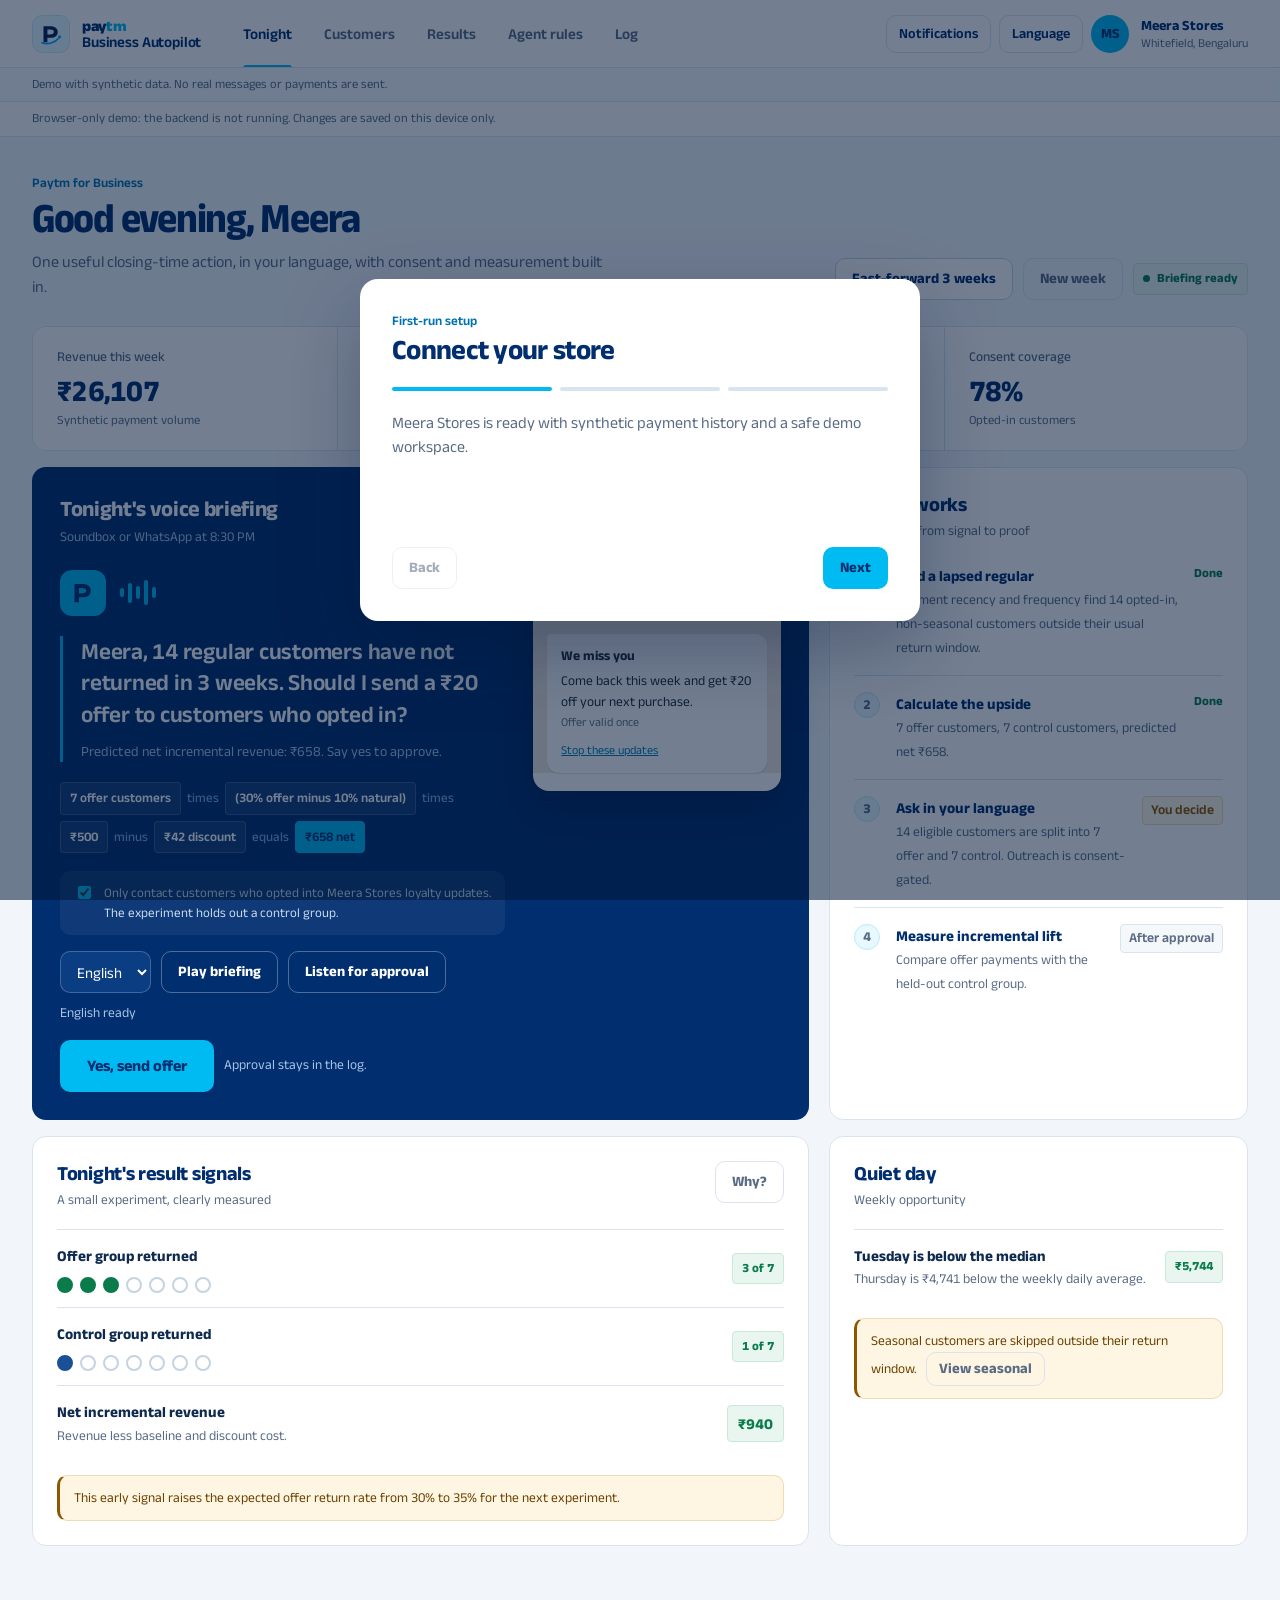
==== commit 9a308079: "Upload Paytm Business Autopilot POC Co-authored-by: Copilot <223556219+Copilot@users.noreply.github." ====
--- a/index.html
+++ b/index.html
@@ -3,25 +3,19 @@
 <head>
 <meta charset="utf-8">
 <meta name="viewport" content="width=device-width,initial-scale=1">
-<meta name="theme-color" content="#071c3b">
+<meta name="theme-color" content="#002e6e">
 <meta name="description" content="Paytm Business Autopilot product demo">
 <title>Paytm Business Autopilot</title>
 <link id="app-manifest" rel="manifest">
-<style>
-:root{--navy:#071c3b;--blue:#00a6ff;--cyan:#e9f9ff;--ink:#122846;--muted:#657c97;--bg:#f5f8fb;--card:#fff;--line:#d9e5f0;--green:#138a62;--amber:#a66b00;--red:#b54554;--shadow:0 12px 30px rgba(7,28,59,.08)}
-*{box-sizing:border-box}html{scroll-behavior:smooth}body{margin:0;background:var(--bg);color:var(--ink);font:15px/1.5 Arial,sans-serif}button,input,select,textarea{font:inherit}button{cursor:pointer}button:focus-visible,input:focus-visible,select:focus-visible,textarea:focus-visible,a:focus-visible{outline:3px solid #80d9ff;outline-offset:2px}
-.app{min-height:100vh}.topbar{position:sticky;top:0;z-index:10;display:flex;align-items:center;gap:22px;padding:13px 28px;background:#fff;border-bottom:1px solid var(--line)}.brand{display:flex;align-items:center;gap:10px;color:var(--navy);font-weight:700;font-size:18px;white-space:nowrap}.brand-mark{display:grid;place-items:center;width:34px;height:34px;border:1px solid #a9dff4;background:#effbff;border-radius:9px}.brand-mark svg{width:28px;height:28px}nav{display:flex;align-items:center;gap:2px;flex:1;overflow:auto}nav button{border:0;border-bottom:2px solid transparent;padding:10px 11px;color:var(--muted);background:transparent;font-weight:600;white-space:nowrap}nav button:hover,nav button.active{color:var(--navy);border-bottom-color:var(--blue)}.top-actions{display:flex;align-items:center;gap:9px;margin-left:auto}.icon-button{min-width:35px;height:35px;border:1px solid var(--line);border-radius:8px;padding:0 10px;color:var(--navy);background:#fff}.avatar{display:grid;place-items:center;width:34px;height:34px;border-radius:50%;color:#fff;background:var(--blue);font-weight:700}.merchant small{display:block;color:var(--muted);font-size:12px}.demo-line{padding:7px 28px;color:var(--muted);background:#fbfdff;border-bottom:1px solid var(--line);font-size:12px}
-main{max-width:1360px;margin:auto;padding:34px 34px 76px}.view{display:none}.view.active{display:block}.hero{display:flex;justify-content:space-between;align-items:flex-end;gap:24px;margin-bottom:24px}.hero h1{margin:0;font-size:clamp(28px,4vw,44px);letter-spacing:-.045em}.hero p{max-width:760px;margin:8px 0 0;color:var(--muted);font-size:16px}.hero-actions,.toolbar,.voice-actions,.actions{display:flex;flex-wrap:wrap;align-items:center;gap:8px}.hero-actions{justify-content:flex-end}.eyebrow{color:#007cbf;font-size:12px;font-weight:700;letter-spacing:.05em;text-transform:none}.grid{display:grid;gap:16px}.metrics{grid-template-columns:repeat(4,1fr)}.two{grid-template-columns:1.25fr .75fr}.three{grid-template-columns:repeat(3,1fr)}.card{padding:21px;border:1px solid var(--line);border-radius:14px;background:var(--card);box-shadow:var(--shadow)}h2{margin:0 0 4px;font-size:22px;letter-spacing:-.025em}h3{margin:0 0 4px;font-size:16px}.subtle,.help{color:var(--muted);font-size:13px}.card-head{display:flex;justify-content:space-between;gap:12px;align-items:flex-start;margin-bottom:16px}.metric-label{color:var(--muted);font-size:13px}.metric-value{margin:4px 0;font-size:29px;font-weight:700;letter-spacing:-.04em}.delta{color:var(--green);font-size:12px;font-weight:600}.button{border:1px solid transparent;border-radius:8px;padding:10px 13px;font-weight:700}.primary{color:#fff;background:var(--blue)}.primary:hover{background:#008bd5}.secondary{color:#145184;background:#e8f5fc;border-color:#cfe9f7}.quiet{color:var(--muted);background:#fff;border-color:var(--line)}.status{display:inline-flex;align-items:center;gap:7px;padding:5px 8px;border:1px solid #bce8d8;color:var(--green);background:#effbf5;font-size:12px;font-weight:700}.status.warn{color:var(--amber);border-color:#ecd7a6;background:#fff8e9}.status.error{color:var(--red);border-color:#f0c9d0;background:#fff1f3}.dot{width:7px;height:7px;border-radius:50%;background:currentColor}.briefing{border:1px solid #bde9fb;background:var(--cyan)}.briefing-head{display:flex;justify-content:space-between;align-items:center;gap:12px}.logo-tile{display:grid;place-items:center;width:42px;height:42px;border-radius:10px;background:var(--navy)}.logo-tile svg{width:35px;height:35px}.wave{display:flex;align-items:center;gap:3px;height:24px}.wave i{display:block;width:3px;background:var(--blue);border-radius:3px}.wave i:nth-child(1){height:8px}.wave i:nth-child(2){height:17px}.wave i:nth-child(3){height:11px}.wave i:nth-child(4){height:20px}.wave i:nth-child(5){height:9px}.voice-quote{margin:16px 0;padding:15px;border-left:3px solid var(--blue);color:#173b65;background:#fff;font-size:16px}.voice-quote strong{display:block;color:var(--navy)}.formula{display:flex;flex-wrap:wrap;gap:6px;align-items:center;margin-top:13px;color:var(--muted);font-size:12px}.formula b{padding:5px 7px;border:1px solid #d4e7f2;background:#fff;color:var(--ink);font-weight:600}.formula .equals{color:var(--blue);font-weight:700}.consent{display:flex;gap:8px;margin-top:14px;padding:10px;background:#f7fafc;color:var(--muted);font-size:12px}.phone{max-width:260px;margin:16px auto 0;padding:8px;border:5px solid var(--navy);border-radius:22px;background:var(--navy)}.phone-screen{min-height:210px;overflow:hidden;border-radius:14px;background:#f7fbff}.phone-top{padding:10px;color:#fff;background:#075590;font-size:12px;font-weight:700}.phone-message{margin:24px 12px;padding:14px;border-radius:13px 13px 13px 4px;background:#fff;box-shadow:0 4px 12px rgba(7,28,59,.08);font-size:13px}.phone-message strong{display:block;margin-bottom:7px}.phone-message a{display:inline-block;margin-top:8px;color:#1673a9;font-size:11px}.steps{margin-top:18px}.step{display:grid;grid-template-columns:28px 1fr auto;gap:10px;align-items:start;padding:14px 0;border-top:1px solid var(--line)}.step:first-child{border-top:0}.step-number{display:grid;place-items:center;width:23px;height:23px;border-radius:50%;color:#fff;background:var(--blue);font-weight:700;font-size:12px}.step span{color:var(--muted);font-size:13px}.step .step-state{color:var(--green);font-size:12px;font-weight:700}.dot-row{display:flex;justify-content:space-between;align-items:flex-start;gap:12px;padding:13px 0;border-top:1px solid var(--line)}.dot-row:first-child{border-top:0}.dot-row strong{display:block}.dot-row p{margin:2px 0 0;color:var(--muted);font-size:13px}.result-dots{display:flex;gap:6px;margin-top:8px}.result-dots i{width:10px;height:10px;border:1px solid var(--line);border-radius:50%;background:#fff}.result-dots i.filled{border-color:var(--green);background:var(--green)}.note{padding:13px;border-left:3px solid var(--amber);background:#fff8e9;color:#76551f;font-size:13px}.tabs{display:flex;gap:6px;flex-wrap:wrap;margin-bottom:16px}.tab{border:1px solid var(--line);border-radius:7px;padding:8px 11px;color:var(--muted);background:#fff}.tab.active{color:var(--navy);border-color:var(--blue);background:#effaff;font-weight:700}.toolbar input,.toolbar select,.field input,.field textarea,.field select{padding:10px;border:1px solid var(--line);border-radius:8px;background:#fff}.toolbar input{min-width:230px}.selection-bar{display:flex;justify-content:space-between;align-items:center;gap:10px;margin-bottom:14px;padding:11px;border:1px solid #c9e8f4;background:#f0fbff}.selection-bar span{color:var(--muted);font-size:13px}.table-wrap{overflow:auto}table{width:100%;border-collapse:collapse;min-width:760px;font-size:13px}th,td{padding:11px 8px;border-top:1px solid var(--line);text-align:left;white-space:nowrap}th{color:var(--muted);font-size:12px;font-weight:700}th button{border:0;color:inherit;background:transparent;font-weight:700}.badge{display:inline-block;padding:4px 7px;border:1px solid var(--line);background:#f5f8fb;font-size:12px}.badge.good{color:var(--green);border-color:#bce8d8;background:#effbf5}.badge.warn{color:var(--amber);border-color:#ecd7a6;background:#fff8e9}.badge.none{color:var(--red);border-color:#f0c9d0;background:#fff1f3}.pagination{display:flex;justify-content:space-between;align-items:center;gap:10px;margin-top:16px}.empty{padding:28px;color:var(--muted);text-align:center}.timeline{display:grid;gap:0}.event{display:grid;grid-template-columns:145px 90px 1fr;gap:13px;padding:14px 0;border-top:1px solid var(--line)}.event:first-child{border-top:0}.event time,.event .who{color:var(--muted);font-size:12px}.event strong{display:block}.event p{margin:2px 0;color:var(--muted);font-size:13px}.rule-list{display:grid;gap:8px;margin-top:14px}.rule-list label{display:flex;gap:9px;align-items:flex-start;padding:10px;border:1px solid var(--line);background:#fbfdff}.guardrails{display:grid;gap:10px}.guardrails label{display:grid;gap:5px;color:var(--muted);font-size:13px}.drawer{position:fixed;inset:0;z-index:20;display:none}.drawer.open{display:block}.drawer-backdrop{position:absolute;inset:0;background:rgba(7,28,59,.35)}.drawer-panel{position:absolute;top:0;right:0;width:min(480px,100%);height:100%;overflow:auto;padding:24px;background:#fff;box-shadow:-12px 0 35px rgba(7,28,59,.18)}.drawer-head{display:flex;justify-content:space-between;align-items:center;margin-bottom:20px}.close{border:1px solid var(--line);border-radius:7px;padding:6px 9px;color:var(--muted);background:#fff}.form{display:grid;gap:13px}.field{display:grid;gap:6px}.field label{font-weight:700;font-size:13px}.error-text{color:var(--red);font-size:12px}.toast{position:fixed;right:20px;bottom:20px;z-index:40;max-width:380px;padding:12px 15px;border-radius:8px;color:#fff;background:var(--navy);opacity:0;transform:translateY(10px);pointer-events:none;transition:.2s}.toast.show{opacity:1;transform:translateY(0);pointer-events:auto}.menu{position:absolute;right:24px;top:61px;z-index:25;display:none;min-width:190px;padding:8px;border:1px solid var(--line);background:#fff;box-shadow:var(--shadow)}.menu.open{display:grid}.menu button{text-align:left;border:0;padding:9px;background:#fff;color:var(--ink)}.menu button:hover{background:#effaff}.setup{position:fixed;inset:0;z-index:50;display:grid;place-items:center;padding:20px;background:rgba(7,28,59,.42)}.setup.hidden{display:none}.setup-card{width:min(560px,100%);padding:28px;border:1px solid var(--line);background:#fff;box-shadow:var(--shadow)}.setup-progress{display:flex;gap:7px;margin:20px 0}.setup-progress i{height:4px;flex:1;background:var(--line)}.setup-progress i.active{background:var(--blue)}.setup-actions{display:flex;justify-content:space-between;margin-top:24px}.setup-copy{min-height:130px}.highlight{background:#fff0a8;color:inherit}.mobile-list{display:none}.offline{display:none;margin-bottom:16px}.offline.show{display:block}
-@media(max-width:980px){.topbar{padding:12px 18px}.metrics{grid-template-columns:repeat(2,1fr)}.two,.three{grid-template-columns:1fr}main{padding:27px 18px 88px}.hero{align-items:flex-start;flex-direction:column}.hero-actions{justify-content:flex-start}.top-actions .merchant{display:none}}
-@media(max-width:620px){body{font-size:14px}.topbar{position:static;padding:12px 16px}.topbar nav{display:none}.demo-line{padding:7px 16px}.brand{font-size:16px}.metrics{grid-template-columns:1fr 1fr;gap:9px}.card{padding:16px}.metric-value{font-size:23px}.hero h1{font-size:31px}.event{grid-template-columns:1fr;gap:2px}.table-wrap{display:none}.mobile-list{display:grid;gap:8px}.mobile-customer{padding:13px;border:1px solid var(--line);background:#fff}.toolbar input{min-width:0;width:100%}.selection-bar{align-items:flex-start;flex-direction:column}.drawer-panel{padding:19px}.phone{max-width:none;margin:16px 0 0;padding:0;border:0;border-radius:12px;background:transparent}.phone-screen{min-height:0;border-radius:12px}}
-@media(prefers-reduced-motion:reduce){*,*::before,*::after{scroll-behavior:auto!important;animation:none!important;transition:none!important}}
-.menu-head{display:flex;gap:10px;align-items:center;padding:10px;border-bottom:1px solid var(--line);margin-bottom:4px}.menu-head .avatar{flex:none}.demo-tag{display:inline-block;margin-top:3px;padding:3px 6px;border:1px solid var(--line);color:var(--muted);font-size:11px}.profile-avatar{display:grid;place-items:center;width:76px;height:76px;border-radius:50%;color:#fff;background:var(--blue);font-size:28px;font-weight:700}.profile-head{display:flex;justify-content:space-between;align-items:center;gap:20px;margin-bottom:28px}.profile-identity{display:flex;align-items:center;gap:18px}.profile-section{padding:24px 0;border-top:1px solid var(--line)}.profile-section:first-of-type{border-top:0}.profile-fields{display:grid;grid-template-columns:repeat(2,1fr);gap:16px;margin-top:18px}.profile-value{margin-top:3px;font-weight:600}.profile-help{margin:3px 0 0;color:var(--muted);font-size:12px}.profile-list{display:grid;gap:12px;margin-top:16px}.profile-list .dot-row{padding:12px 0}.profile-actions{display:flex;gap:8px;justify-content:flex-end;margin-top:20px}.profile-edit{display:none}.profile-edit.open{display:block}.profile-readonly.hidden,.profile-display.hidden{display:none}.profile-subtle{color:var(--muted);font-size:13px}.profile-links{display:flex;flex-wrap:wrap;gap:14px;margin-top:14px}.profile-links button{border:0;padding:0;color:#0874b8;background:transparent;text-decoration:underline}.profile-mobile-back{display:none}@media(max-width:620px){.profile-head{align-items:flex-start;flex-direction:column}.profile-mobile-back{display:inline-flex}.profile-fields{grid-template-columns:1fr}.profile-actions{justify-content:flex-start;flex-wrap:wrap}.menu{right:12px;left:12px;top:61px}}
-</style>
+<link rel="preconnect" href="https://fonts.googleapis.com">
+<link rel="preconnect" href="https://fonts.gstatic.com" crossorigin>
+<link rel="stylesheet" href="https://fonts.googleapis.com/css2?family=Anek+Latin:wdth,wght@75..125,400..800&family=Anek+Devanagari:wght@400..800&family=Anek+Kannada:wght@400..800&display=swap">
+<link rel="stylesheet" href="style.css">
 </head>
 <body>
 <div class="app">
 <header class="topbar">
-<div class="brand"><div class="brand-mark" aria-label="Paytm Business Autopilot"><svg viewBox="0 0 40 40" aria-hidden="true"><path d="M10 31V9.5h9.4c5.9 0 9.6 2.9 9.6 7.8s-3.7 7.8-9.6 7.8h-4.2V31H10Zm5.2-10.5h3.8c3.1 0 4.8-1.1 4.8-3.2s-1.7-3.2-4.8-3.2h-3.8v6.4Z" fill="#071f52"/><path d="M8 31.7c7.7 2.7 17.2.2 22.5-6.4" fill="none" stroke="#00a6ff" stroke-linecap="round" stroke-width="2.2"/><circle cx="31.5" cy="23.8" r="2" fill="#00a6ff"/></svg></div><span data-i18n="brand">Business Autopilot</span></div>
+<div class="brand"><div class="brand-mark" aria-label="Paytm Business Autopilot"><svg viewBox="0 0 40 40" aria-hidden="true"><path d="M10 31V9.5h9.4c5.9 0 9.6 2.9 9.6 7.8s-3.7 7.8-9.6 7.8h-4.2V31H10Zm5.2-10.5h3.8c3.1 0 4.8-1.1 4.8-3.2s-1.7-3.2-4.8-3.2h-3.8v6.4Z" fill="#071f52"/><path d="M8 31.7c7.7 2.7 17.2.2 22.5-6.4" fill="none" stroke="#00a6ff" stroke-linecap="round" stroke-width="2.2"/><circle cx="31.5" cy="23.8" r="2" fill="#00a6ff"/></svg></div><span class="brand-text"><span class="wordmark" aria-label="Paytm"><span class="pay">pay</span><span class="tm">tm</span></span><span class="brand-name" data-i18n="brand">Business Autopilot</span></span></div>
 <nav aria-label="Primary navigation"><button data-view="tonight" data-i18n="navOverview">Tonight</button><button data-view="customers" data-i18n="navCustomers">Customers</button><button data-view="results" data-i18n="navMessages">Results</button><button data-view="rules" data-i18n="navTeammate">Agent rules</button><button data-view="log" data-i18n="navActivity">Log</button></nav>
 <div class="top-actions"><button class="icon-button" data-action="notifications" aria-label="Notifications" data-i18n="notifications">Notifications</button><button class="icon-button" data-action="language" aria-label="Language" data-i18n="language">Language</button><button id="top-avatar" class="avatar" data-action="profile" aria-label="Profile menu" aria-haspopup="menu" aria-expanded="false">MS</button><div class="merchant"><strong id="top-store">Meera Stores</strong><small id="top-area">Whitefield, Bengaluru</small></div></div>
 </header>
@@ -34,7 +28,7 @@
 <div class="grid metrics"><div class="card"><div class="metric-label" data-i18n="revenue">Revenue this week</div><div class="metric-value" id="metric-revenue">&#8377;0</div><div class="delta" data-i18n="syntheticVolume">Synthetic payment volume</div></div><div class="card"><div class="metric-label" data-i18n="measuredLift">Measured lift</div><div class="metric-value" id="metric-lift">&#8377;940</div><div class="delta" id="metric-lift-detail"></div></div><div class="card"><div class="metric-label" data-i18n="repeatCustomers">Repeat customers</div><div class="metric-value" id="metric-repeat">0%</div><div class="delta" data-i18n="twoVisits">Two or more visits</div></div><div class="card"><div class="metric-label" data-i18n="consentCoverage">Consent coverage</div><div class="metric-value" id="metric-consent">0%</div><div class="delta" data-i18n="optedInCustomers">Opted-in customers</div></div></div>
 <div class="grid two" style="margin-top:16px"><div class="card briefing"><div class="card-head"><div><h2 data-i18n="voiceBriefing">Tonight's voice briefing</h2><div class="subtle" data-i18n="briefingDelivery">Soundbox or WhatsApp at 8:30 PM</div></div><span class="status"><span class="dot"></span><span id="language-ready"></span></span></div><div class="briefing-head"><div class="logo-tile"><svg viewBox="0 0 40 40" aria-hidden="true"><path d="M10 31V9.5h9.4c5.9 0 9.6 2.9 9.6 7.8s-3.7 7.8-9.6 7.8h-4.2V31H10Zm5.2-10.5h3.8c3.1 0 4.8-1.1 4.8-3.2s-1.7-3.2-4.8-3.2h-3.8v6.4Z" fill="#fff"/></svg></div><div class="wave" aria-label="Voice ready"><i></i><i></i><i></i><i></i><i></i></div></div><div class="voice-quote"><strong id="briefing-quote"></strong><span class="subtle" id="briefing-sub"></span></div><div class="formula" id="briefing-formula"></div><label class="consent"><input id="consent-check" type="checkbox" checked><span data-i18n="consentCopy">Only contact customers who opted into Meera Stores loyalty updates. The experiment holds out a control group.</span></label><div class="voice-actions"><select id="language-select" aria-label="Briefing language"><option value="en-IN">English</option><option value="hi-IN">&#2361;&#2367;&#2344;&#2381;&#2342;&#2368;</option><option value="kn-IN">&#3221;&#3246;&#3277;&#3240;&#3233;</option></select><button class="button secondary" data-action="speak" data-i18n="play">Play briefing</button><button class="button secondary" data-action="listen" data-i18n="listen">Listen for approval</button><span class="subtle" id="mic-status"></span></div><div class="actions" style="margin-top:12px"><button class="button primary" id="approve-button" data-action="approve"></button><span class="subtle" data-i18n="approvalLogged">Approval stays in the log.</span></div><div class="phone" aria-label="Customer message preview"><div class="phone-screen"><div class="phone-top">Meera Stores, Paytm loyalty</div><div class="phone-message"><strong data-i18n="messageTitle">We miss you</strong><span data-i18n="messageBody">Come back this week and get &#8377;20 off your next purchase.</span><br><span class="subtle" data-i18n="offerOnce">Offer valid once</span><br><a href="#" data-action="optOut" data-i18n="stopUpdates">Stop these updates</a></div></div></div></div>
 <div class="card"><div class="card-head"><div><h2 data-i18n="howWorks">How it works</h2><div class="subtle" data-i18n="fourSteps">Four steps from signal to proof</div></div></div><div class="steps"><div class="step"><span class="step-number">1</span><div><strong data-i18n="findLapsed">Find a lapsed regular</strong><span id="step-detect"></span></div><span class="step-state" data-i18n="done">Done</span></div><div class="step"><span class="step-number">2</span><div><strong data-i18n="calculateUpside">Calculate the upside</strong><span id="step-formula"></span></div><span class="step-state" data-i18n="done">Done</span></div><div class="step"><span class="step-number">3</span><div><strong data-i18n="askLanguage">Ask in your language</strong><span id="step-ask"></span></div><span class="badge warn" data-i18n="youDecide">You decide</span></div><div class="step"><span class="step-number">4</span><div><strong data-i18n="measureLift">Measure incremental lift</strong><span data-i18n="compareGroups">Compare offer payments with the held-out control group.</span></div><span class="badge" data-i18n="afterApproval">After approval</span></div></div></div></div>
-<div class="grid two" style="margin-top:16px"><div class="card"><div class="card-head"><div><h2 data-i18n="resultSignals">Tonight's result signals</h2><div class="subtle" data-i18n="smallExperiment">A small experiment, clearly measured</div></div><button class="button quiet" data-action="why" data-i18n="why">Why?</button></div><div class="dot-row"><div><strong data-i18n="offerReturned">Offer group returned</strong><div class="result-dots"><i class="filled"></i><i class="filled"></i><i class="filled"></i><i></i><i></i><i></i><i></i></div></div><strong class="status">3 of 7</strong></div><div class="dot-row"><div><strong data-i18n="controlReturned">Control group returned</strong><div class="result-dots"><i class="filled"></i><i></i><i></i><i></i><i></i><i></i><i></i></div></div><strong class="status">1 of 7</strong></div><div class="dot-row"><div><strong data-i18n="netIncremental">Net incremental revenue</strong><p data-i18n="revenueLess">Revenue less baseline and discount cost.</p></div><strong class="status">&#8377;940</strong></div><div class="note" style="margin-top:14px" data-i18n="learning">This early signal raises the expected offer return rate from 30% to 35% for the next experiment.</div></div><div class="card"><div class="card-head"><div><h2 data-i18n="quietDay">Quiet day</h2><div class="subtle" data-i18n="weeklyOpportunity">Weekly opportunity</div></div></div><div class="dot-row"><div><strong data-i18n="tuesdayLow">Tuesday is below the median</strong><p id="quiet-formula"></p></div><strong id="quiet-value" class="status"></strong></div><div class="note" style="margin-top:14px"><span data-i18n="seasonalNote">Seasonal customers are skipped outside their return window.</span> <button class="button quiet" data-action="goSeasonal" data-i18n="viewSeasonal">View seasonal</button></div></div></div>
+<div class="grid two" style="margin-top:16px"><div class="card"><div class="card-head"><div><h2 data-i18n="resultSignals">Tonight's result signals</h2><div class="subtle" data-i18n="smallExperiment">A small experiment, clearly measured</div></div><button class="button quiet" data-action="why" data-i18n="why">Why?</button></div><div class="dot-row"><div><strong data-i18n="offerReturned">Offer group returned</strong><div class="result-dots" id="result-offer-dots"><i class="filled"></i><i class="filled"></i><i class="filled"></i><i></i><i></i><i></i><i></i></div></div><strong class="status" id="result-offer-count">3 of 7</strong></div><div class="dot-row"><div><strong data-i18n="controlReturned">Control group returned</strong><div class="result-dots" id="result-control-dots"><i class="filled"></i><i></i><i></i><i></i><i></i><i></i><i></i></div></div><strong class="status" id="result-control-count">1 of 7</strong></div><div class="dot-row"><div><strong data-i18n="netIncremental">Net incremental revenue</strong><p data-i18n="revenueLess">Revenue less baseline and discount cost.</p></div><strong class="status" id="result-net">&#8377;940</strong></div><div class="note" style="margin-top:14px" id="learning-note" data-i18n="learning">This early signal raises the expected offer return rate from 30% to 35% for the next experiment.</div></div><div class="card"><div class="card-head"><div><h2 data-i18n="quietDay">Quiet day</h2><div class="subtle" data-i18n="weeklyOpportunity">Weekly opportunity</div></div></div><div class="dot-row"><div><strong id="quiet-title" data-i18n="tuesdayLow">Tuesday is below the median</strong><p id="quiet-formula"></p></div><strong id="quiet-value" class="status"></strong></div><div class="note" style="margin-top:14px"><span data-i18n="seasonalNote">Seasonal customers are skipped outside their return window.</span> <button class="button quiet" data-action="goSeasonal" data-i18n="viewSeasonal">View seasonal</button></div></div></div>
 </section>
 <section id="customers" class="view"><div class="hero"><div><div class="eyebrow" data-i18n="paymentSegments">Payment-derived segments</div><h1 data-i18n="customersTitle">Customers</h1><p data-i18n="customersCopy">Choose a safe next action. Only opted-in customers can be selected for outreach.</p></div><div class="hero-actions"><button class="button primary" data-action="addCustomer" data-i18n="addCustomer">Add customer</button></div></div><div class="card"><div class="tabs" id="segment-tabs"></div><div class="toolbar"><input id="customer-search" type="search" data-i18n-placeholder="searchCustomers" placeholder="Search name or masked number" aria-label="Search customers"><select id="consent-filter"><option value="all" data-i18n="allConsent">All consent</option><option value="opted-in" data-i18n="optedIn">Opted-in</option><option value="pending" data-i18n="pending">Pending</option><option value="none" data-i18n="noConsent">No consent</option></select><button class="button secondary" data-action="selectOpted" data-i18n="selectOpted">Select opted-in</button></div><div class="selection-bar"><span id="selection-copy"></span><button class="button primary" data-action="reviewSelected" data-i18n="reviewSend">Review and send</button></div><div class="table-wrap"><table><thead><tr><th><input id="select-all" type="checkbox" aria-label="Select visible customers"></th><th><button data-sort="name" data-i18n="customer">Customer</button></th><th data-i18n="number">Number</th><th><button data-sort="lastVisitDays" data-i18n="lastPayment">Last payment</button></th><th><button data-sort="visits" data-i18n="visits">Visits</button></th><th data-i18n="segment">Segment</th><th data-i18n="consent">Consent</th><th></th></tr></thead><tbody id="customers-body"></tbody></table></div><div id="customers-mobile" class="mobile-list"></div><div class="pagination"><span id="page-copy"></span><div class="actions"><button class="button quiet" data-action="prevPage" data-i18n="previous">Previous</button><button class="button quiet" data-action="nextPage" data-i18n="next">Next</button></div></div></div></section>
 <section id="results" class="view"><div class="hero"><div><div class="eyebrow" data-i18n="messageCenter">Message center</div><h1 data-i18n="messagesTitle">Messages sent</h1><p data-i18n="messagesCopy">See every simulated delivery and the held-out control group.</p></div></div><div class="card"><div class="tabs"><button class="tab message-tab active" data-tab="offer" data-i18n="offerGroup">Offer group</button><button class="tab message-tab" data-tab="control" data-i18n="controlGroup">Control group</button></div><div class="table-wrap"><table><thead><tr><th data-i18n="customer">Customer</th><th data-i18n="status">Status</th><th data-i18n="sentAt">Sent at</th><th data-i18n="group">Group</th></tr></thead><tbody id="messages-body"></tbody></table></div></div></section>
@@ -45,7 +39,7 @@
 <section id="help" class="view"><div class="hero"><div><div class="eyebrow" data-i18n="supportTitle">Support</div><h1 data-i18n="helpTitle">Help</h1><p data-i18n="helpCopy">Answers about consent, experiments, and demo controls.</p></div></div><div class="card" id="faq-list"></div></section>
 <section id="profile" class="view"><div class="profile-head"><div class="profile-identity"><button class="button quiet profile-mobile-back" data-action="profileBack" data-i18n="back">Back</button><div class="profile-avatar" id="profile-avatar">MS</div><div><div class="eyebrow" data-i18n="profileEyebrow">Your account</div><h1 id="profile-owner">Meera Shetty</h1><p class="hero" style="margin:4px 0 0"><span id="profile-store">Meera Stores</span><span class="profile-subtle">, <span id="profile-category">Grocery</span>, <span id="profile-area">Whitefield, Bengaluru</span></span></p></div></div><button class="button primary" data-action="editProfile" data-i18n="editProfile">Edit profile</button></div>
 <div class="profile-section"><h2 data-i18n="yourBusiness">Your business</h2><div id="profile-display" class="profile-display"><div class="profile-fields"><div><div class="subtle" data-i18n="storeName">Store name</div><div id="profile-display-store" class="profile-value"></div></div><div><div class="subtle" data-i18n="ownerName">Owner name</div><div id="profile-display-owner" class="profile-value"></div></div><div><div class="subtle" data-i18n="category">Category</div><div id="profile-display-category" class="profile-value"></div></div><div><div class="subtle" data-i18n="address">Address</div><div id="profile-display-address" class="profile-value"></div></div><div><div class="subtle" data-i18n="businessHours">Business hours</div><div id="profile-display-hours" class="profile-value"></div><p class="profile-help" data-i18n="closingHelp">Your briefing arrives 30 minutes before closing.</p></div><div><div class="subtle" data-i18n="weeklyDayOff">Weekly day off</div><div id="profile-display-dayoff" class="profile-value"></div><p class="profile-help" data-i18n="dayOffHelp">I skip this day when looking for slow days.</p></div><div><div class="subtle" data-i18n="customerLanguages">Customer languages</div><div id="profile-display-languages" class="profile-value"></div><p class="profile-help" data-i18n="languagesHelp">Offers are written in these languages.</p></div></div></div>
-<form id="profile-edit" class="profile-edit form"><div class="profile-fields"><label class="field"><span data-i18n="storeName">Store name</span><input id="profile-store-input"></label><label class="field"><span data-i18n="ownerName">Owner name</span><input id="profile-owner-input"></label><label class="field"><span data-i18n="category">Category</span><input id="profile-category-input"></label><label class="field"><span data-i18n="address">Address</span><input id="profile-address-input"></label><label class="field"><span data-i18n="openingTime">Opening time</span><input id="profile-opening-input" type="time"></label><label class="field"><span data-i18n="closingTime">Closing time</span><input id="profile-closing-input" type="time"><span id="profile-closing-error" class="error-text"></span></label><label class="field"><span data-i18n="weeklyDayOff">Weekly day off</span><select id="profile-dayoff-input"><option value="none">None</option><option value="Monday">Monday</option><option value="Tuesday">Tuesday</option><option value="Wednesday">Wednesday</option><option value="Thursday">Thursday</option><option value="Friday">Friday</option><option value="Saturday">Saturday</option><option value="Sunday">Sunday</option></select></label><fieldset class="field"><legend data-i18n="customerLanguages">Customer languages</legend><label><input type="checkbox" name="profile-language" value="en"> English</label><label><input type="checkbox" name="profile-language" value="hi"> Ã Â¤Â¹Ã Â¤Â¿Ã Â¤Â¨Ã Â¥ÂÃ Â¤Â¦Ã Â¥â‚¬</label><label><input type="checkbox" name="profile-language" value="kn"> Ã Â²â€¢Ã Â²Â¨Ã Â³ÂÃ Â²Â¨Ã Â²Â¡</label></fieldset></div><div class="profile-actions"><button type="button" class="button quiet" data-action="cancelProfile" data-i18n="cancel">Cancel</button><button type="submit" class="button primary" id="save-profile" data-i18n="saveChanges">Save changes</button></div></form></div>
+<form id="profile-edit" class="profile-edit form"><div class="profile-fields"><label class="field"><span data-i18n="storeName">Store name</span><input id="profile-store-input"></label><label class="field"><span data-i18n="ownerName">Owner name</span><input id="profile-owner-input"></label><label class="field"><span data-i18n="category">Category</span><input id="profile-category-input"></label><label class="field"><span data-i18n="address">Address</span><input id="profile-address-input"></label><label class="field"><span data-i18n="openingTime">Opening time</span><input id="profile-opening-input" type="time"></label><label class="field"><span data-i18n="closingTime">Closing time</span><input id="profile-closing-input" type="time"><span id="profile-closing-error" class="error-text"></span></label><label class="field"><span data-i18n="weeklyDayOff">Weekly day off</span><select id="profile-dayoff-input"><option value="none">None</option><option value="Monday">Monday</option><option value="Tuesday">Tuesday</option><option value="Wednesday">Wednesday</option><option value="Thursday">Thursday</option><option value="Friday">Friday</option><option value="Saturday">Saturday</option><option value="Sunday">Sunday</option></select></label><fieldset class="field"><legend data-i18n="customerLanguages">Customer languages</legend><label><input type="checkbox" name="profile-language" value="en"> English</label><label><input type="checkbox" name="profile-language" value="hi"> हिन्दी</label><label><input type="checkbox" name="profile-language" value="kn"> ಕನ್ನಡ</label></fieldset></div><div class="profile-actions"><button type="button" class="button quiet" data-action="cancelProfile" data-i18n="cancel">Cancel</button><button type="submit" class="button primary" id="save-profile" data-i18n="saveChanges">Save changes</button></div></form></div>
 <div class="profile-section"><h2 data-i18n="paymentsDevices">Payments and devices</h2><div class="profile-list"><div class="dot-row"><div><strong data-i18n="upiId">UPI ID</strong><p>meera&#8226;&#8226;&#8226;&#8226;@paytm</p></div></div><div class="dot-row"><div><strong data-i18n="bankAccount">Settlement bank account</strong><p>HDFC &#8226;&#8226;&#8226;&#8226; 4821</p></div></div><div class="dot-row"><div><strong data-i18n="soundbox">Soundbox</strong><p>Device MBX-2048 <span class="badge good" data-i18n="connected">Connected</span>, <span data-i18n="lastActive">Last active</span> 8:12 PM</p></div></div><div class="dot-row"><div><strong data-i18n="whatsappNumber">WhatsApp Business number</strong><p>+91 98&#8226;&#8226;&#8226; &#8226;&#8226;000 <span class="badge good" data-i18n="connected">Connected</span></p></div></div></div><p class="profile-subtle" data-i18n="managedInPaytm">Payment and device details are managed in the Paytm for Business app.</p></div>
 <div class="profile-section"><h2 data-i18n="learnedStore">What the agent has learned about your store</h2><div class="profile-list"><div class="dot-row"><div><strong data-i18n="busiestDay">Busiest day</strong><p id="learned-busiest"></p></div></div><div class="dot-row"><div><strong data-i18n="slowestDay">Slowest day</strong><p id="learned-slowest"></p></div></div><div class="dot-row"><div><strong data-i18n="averageBill">Average bill</strong><p id="learned-average"></p></div></div><div class="dot-row"><div><strong data-i18n="regularCustomers">Regular customers</strong><p id="learned-regular"></p></div></div><div class="dot-row"><div><strong data-i18n="learnedPreference">Learned preference</strong><p id="learned-preference"></p></div></div><div class="dot-row"><div><strong data-i18n="expectedReturn">Expected offer return rate</strong><p id="learned-return"></p></div></div></div><button class="button quiet" data-action="resetLearning" data-i18n="resetLearning">Reset what the agent learned</button></div>
 <div class="profile-section"><h2 data-i18n="account">Account</h2><div class="profile-fields"><div><div class="subtle" data-i18n="ownerMobile">Owner mobile number</div><div class="profile-value">+91 98&#8226;&#8226;&#8226; &#8226;&#8226;000</div></div><div><div class="subtle" data-i18n="appLanguage">App language</div><div id="profile-app-language" class="profile-value"></div></div><div><div class="subtle" data-i18n="memberSince">Member since</div><div class="profile-value">October 2026</div></div></div><div class="profile-links"><button data-action="goSettings" data-i18n="settingsTitle">Settings</button><button data-action="goData" data-i18n="dataPrivacy">Data and privacy</button><button data-action="goHelp" data-i18n="helpTitle">Help</button></div></div></section>
@@ -60,78 +54,7 @@
 <div class="drawer" id="customer-drawer" aria-hidden="true"><div class="drawer-backdrop" data-action="close"></div><div class="drawer-panel" role="dialog" aria-modal="true"><div class="drawer-head"><h2 data-i18n="customerDetails">Customer details</h2><button class="close" data-action="close" data-i18n="close">Close</button></div><div id="customer-detail"></div></div></div>
 <div class="setup hidden" id="setup"><div class="setup-card"><div class="eyebrow" data-i18n="setupEyebrow">First-run setup</div><h2 id="setup-title"></h2><div class="setup-progress"><i></i><i></i><i></i></div><div id="setup-copy" class="setup-copy"></div><div class="setup-actions"><button class="button quiet" data-action="setupBack" data-i18n="back">Back</button><button class="button primary" data-action="setupNext" data-i18n="next">Next</button></div></div></div>
 <div id="toast" class="toast" role="status" aria-live="polite"></div>
-<script>
-(()=>{"use strict";
-const KEY="paytm-business-autopilot-poc-v5",OLD=["paytm-business-autopilot-poc-v4","paytm-business-autopilot-poc-v3","paytm-business-autopilot-poc-v2","paytm-business-autopilot-poc-v1"],now=Date.now();
-const names=["Asha Rao","Ramesh Kumar","Priya Nair","Suresh Babu","Lakshmi Devi","Vikram Shah","Nandini Rao","Arjun Mehta","Kavya Iyer","Imran Khan","Divya Menon","Manoj Patil","Neha Joshi","Rahul Das","Pooja Singh","Girish Shetty","Anita Verma","Deepak Reddy","Shalini Gupta","Mohan Rao","Sahana Gowda","Kiran Jain","Meera Pillai","Tarun Bose","Rekha Nair","Vivek Kumar","Swati Rao","Harish Bhat","Anjali Shah","Nikhil Das","Sunita Iyer","Ashok Menon","Ritu Joshi","Mahesh Patil","Ishita Singh","Prakash Shetty","Jyoti Verma","Rohan Reddy","Maya Gupta","Sanjay Bose"];
-const dict={en:{brand:"Business Autopilot",notifications:"Notifications",navOverview:"Tonight",navCustomers:"Customers",navMessages:"Results",navOpportunities:"Opportunities",navTeammate:"Agent rules",navActivity:"Log",demoLine:"Demo with synthetic data. No real messages or payments are sent.",eyebrow:"Paytm for Business",greeting:"Good evening, Meera",heroCopy:"One useful closing-time action, in your language, with consent and measurement built in.",fastForward:"Fast-forward 3 weeks",newWeek:"New week",briefingReady:"Briefing ready",revenue:"Revenue this week",syntheticVolume:"Synthetic payment volume",measuredLift:"Measured lift",repeatCustomers:"Repeat customers",twoVisits:"Two or more visits",consentCoverage:"Consent coverage",optedInCustomers:"Opted-in customers",voiceBriefing:"Tonight's voice briefing",briefingDelivery:"Soundbox or WhatsApp at 8:30 PM",consentCopy:"Only contact customers who opted into Meera Stores loyalty updates. The experiment holds out a control group.",play:"Play briefing",listen:"Listen for approval",approvalLogged:"Approval stays in the log.",messageTitle:"We miss you",messageBody:"Come back this week and get &#8377;20 off your next purchase.",offerOnce:"Offer valid once",stopUpdates:"Stop these updates",howWorks:"How it works",fourSteps:"Four steps from signal to proof",findLapsed:"Find a lapsed regular",calculateUpside:"Calculate the upside",askLanguage:"Ask in your language",measureLift:"Measure incremental lift",compareGroups:"Compare offer payments with the held-out control group.",done:"Done",youDecide:"You decide",afterApproval:"After approval",resultSignals:"Tonight's result signals",smallExperiment:"A small experiment, clearly measured",why:"Why?",offerReturned:"Offer group returned",controlReturned:"Control group returned",netIncremental:"Net incremental revenue",revenueLess:"Revenue less baseline and discount cost.",learning:"This early signal raises the expected offer return rate from 30% to 35% for the next experiment.",quietDay:"Quiet day",weeklyOpportunity:"Weekly opportunity",tuesdayLow:"Tuesday is below the median",seasonalNote:"Seasonal customers are skipped outside their return window.",viewSeasonal:"View seasonal",paymentSegments:"Payment-derived segments",customersTitle:"Customers",customersCopy:"Choose a safe next action. Only opted-in customers can be selected for outreach.",addCustomer:"Add customer",searchCustomers:"Search name or masked number",allConsent:"All consent",optedIn:"Opted-in",pending:"Pending",noConsent:"No consent",selectOpted:"Select opted-in",reviewSend:"Review and send",customer:"Customer",number:"Number",lastPayment:"Last payment",visits:"Visits",segment:"Segment",consent:"Consent",previous:"Previous",next:"Next",messageCenter:"Message center",messagesTitle:"Results",messagesCopy:"See every simulated delivery and the held-out control group.",offerGroup:"Offer group",controlGroup:"Control group",status:"Status",sentAt:"Sent at",group:"Group",opportunityDesk:"Opportunity desk",opportunitiesTitle:"Opportunities",opportunitiesCopy:"Recommendations are grounded in payment history, consent, and experiment evidence.",slowDayOffer:"Slow-day offer",derivedFormula:"Derived from recent payment history",consentOnly:"Only opted-in, non-seasonal customers can receive this recommendation.",agentSaysNo:"When the agent says no",seasonalGuard:"A visible safeguard",support:"Support follow-ups",supportCopy:"One shared count across the app",openTickets:"Open tickets from the latest demo period.",teammateDesk:"Teammate controls",teammateTitle:"Agent rules",teammateCopy:"Choose when the agent asks, what it can do, and how evidence is shown.",autonomy:"Autonomy",autonomyCopy:"The agent asks before changing a customer's experience.",askEvery:"Ask me every time",askEveryCopy:"Show the briefing and wait for approval.",autopilot:"Autopilot within rules",autopilotCopy:"Run approved experiments inside the guardrails.",seasonalPreference:"Seasonal preference",seasonalPreferenceCopy:"Skip discounts for seasonal customers outside their usual window.",learned:"Learned",guardrails:"Editable guardrails",savedDevice:"Saved on this device for the demo.",discountCap:"Discount cap",frequencyRule:"Contact frequency",quietHours:"Quiet hours",saveRules:"Save rules",trustRecord:"Trust record",activityTitle:"Log",activityCopy:"Every signal, decision, and outcome has a Who column.",resetDemo:"Reset demo",workspace:"Workspace",settingsTitle:"Settings",settingsCopy:"Language, store details, and local demo preferences.",language:"Language",languageCopy:"This changes the whole interface and persists on this device.",dataPrivacy:"Data and privacy",privacyCopy:"Demo data is saved on this device only. No real customer messages or payments are sent.",clearDemo:"Clear and reset demo data",supportTitle:"Support",helpTitle:"Help",helpCopy:"Answers about consent, experiments, and demo controls.",reviewTitle:"Review before sending",close:"Close",cancel:"Cancel",confirmSend:"Confirm and queue",demoControls:"Demo controls",shortcutHelp:"Press D to open these controls. Press ? for keyboard shortcuts.",replaySetup:"Replay setup",name:"Name",mobile:"Mobile number",pendingCopy:"Manual entries start as pending. They can join after paying.",simulateJoin:"Simulate: customer taps Join after paying",whyTitle:"Why this recommendation?",customerDetails:"Customer details",setupEyebrow:"First-run setup",back:"Back"},
-hi:{...{},brand:"Ã Â¤Â¬Ã Â¤Â¿Ã Â¤Å“Ã Â¤Â¼Ã Â¤Â¨Ã Â¥â€¡Ã Â¤Â¸ Ã Â¤â€˜Ã Â¤Å¸Ã Â¥â€¹Ã Â¤ÂªÃ Â¤Â¾Ã Â¤Â¯Ã Â¤Â²Ã Â¤Å¸",navOverview:"Ã Â¤â€œÃ Â¤ÂµÃ Â¤Â°Ã Â¤ÂµÃ Â¥ÂÃ Â¤Â¯Ã Â¥â€š",navCustomers:"Ã Â¤â€”Ã Â¥ÂÃ Â¤Â°Ã Â¤Â¾Ã Â¤Â¹Ã Â¤â€¢",navMessages:"Ã Â¤Â­Ã Â¥â€¡Ã Â¤Å“Ã Â¥â€¡ Ã Â¤â€”Ã Â¤Â Ã Â¤Â¸Ã Â¤â€šÃ Â¤Â¦Ã Â¥â€¡Ã Â¤Â¶",navOpportunities:"Ã Â¤â€¦Ã Â¤ÂµÃ Â¤Â¸Ã Â¤Â°",navTeammate:"Ã Â¤ÂÃ Â¤â€ Ã Â¤Ë† Ã Â¤Â¸Ã Â¤Â¾Ã Â¤Â¥Ã Â¥â‚¬",navActivity:"Ã Â¤â€”Ã Â¤Â¤Ã Â¤Â¿Ã Â¤ÂµÃ Â¤Â¿Ã Â¤Â§Ã Â¤Â¿ Ã Â¤Â²Ã Â¥â€°Ã Â¤â€”",demoLine:"Ã Â¤Â¸Ã Â¤Â¿Ã Â¤â€šÃ Â¤Â¥Ã Â¥â€¡Ã Â¤Å¸Ã Â¤Â¿Ã Â¤â€¢ Ã Â¤Â¡Ã Â¥â€¡Ã Â¤Å¸Ã Â¤Â¾ Ã Â¤â€¢Ã Â¤Â¾ Ã Â¤Â¡Ã Â¥â€¡Ã Â¤Â®Ã Â¥â€¹Ã Â¥Â¤ Ã Â¤â€¢Ã Â¥â€¹Ã Â¤Ë† Ã Â¤â€¦Ã Â¤Â¸Ã Â¤Â²Ã Â¥â‚¬ Ã Â¤Â¸Ã Â¤â€šÃ Â¤Â¦Ã Â¥â€¡Ã Â¤Â¶ Ã Â¤Â¯Ã Â¤Â¾ Ã Â¤Â­Ã Â¥ÂÃ Â¤â€”Ã Â¤Â¤Ã Â¤Â¾Ã Â¤Â¨ Ã Â¤Â¨Ã Â¤Â¹Ã Â¥â‚¬Ã Â¤â€š Ã Â¤Â­Ã Â¥â€¡Ã Â¤Å“Ã Â¤Â¾ Ã Â¤Å“Ã Â¤Â¾Ã Â¤Â¤Ã Â¤Â¾Ã Â¥Â¤",eyebrow:"Paytm for Business",greeting:"Ã Â¤Â¶Ã Â¥ÂÃ Â¤Â­ Ã Â¤Â¸Ã Â¤â€šÃ Â¤Â§Ã Â¥ÂÃ Â¤Â¯Ã Â¤Â¾, Ã Â¤Â®Ã Â¥â‚¬Ã Â¤Â°Ã Â¤Â¾",heroCopy:"Ã Â¤â€ Ã Â¤ÂªÃ Â¤â€¢Ã Â¥â‚¬ Ã Â¤Â­Ã Â¤Â¾Ã Â¤Â·Ã Â¤Â¾ Ã Â¤Â®Ã Â¥â€¡Ã Â¤â€š, Ã Â¤Â¸Ã Â¤Â¹Ã Â¤Â®Ã Â¤Â¤Ã Â¤Â¿ Ã Â¤â€Ã Â¤Â° Ã Â¤Â®Ã Â¤Â¾Ã Â¤Âª Ã Â¤â€¢Ã Â¥â€¡ Ã Â¤Â¸Ã Â¤Â¾Ã Â¤Â¥, Ã Â¤Â¬Ã Â¤â€šÃ Â¤Â¦ Ã Â¤Â¹Ã Â¥â€¹Ã Â¤Â¨Ã Â¥â€¡ Ã Â¤â€¢Ã Â¥â€¡ Ã Â¤Â¸Ã Â¤Â®Ã Â¤Â¯ Ã Â¤ÂÃ Â¤â€¢ Ã Â¤â€°Ã Â¤ÂªÃ Â¤Â¯Ã Â¥â€¹Ã Â¤â€”Ã Â¥â‚¬ Ã Â¤â€¢Ã Â¤Â¾Ã Â¤Â°Ã Â¥ÂÃ Â¤Â°Ã Â¤ÂµÃ Â¤Â¾Ã Â¤Ë†Ã Â¥Â¤",fastForward:"3 Ã Â¤Â¹Ã Â¤Â«Ã Â¥ÂÃ Â¤Â¤Ã Â¥â€¡ Ã Â¤â€ Ã Â¤â€”Ã Â¥â€¡",newWeek:"Ã Â¤Â¨Ã Â¤Â¯Ã Â¤Â¾ Ã Â¤Â¹Ã Â¤Â«Ã Â¥ÂÃ Â¤Â¤Ã Â¤Â¾",briefingReady:"Ã Â¤Â¬Ã Â¥ÂÃ Â¤Â°Ã Â¥â‚¬Ã Â¤Â«Ã Â¤Â¿Ã Â¤â€šÃ Â¤â€” Ã Â¤Â¤Ã Â¥Ë†Ã Â¤Â¯Ã Â¤Â¾Ã Â¤Â°",revenue:"Ã Â¤â€¡Ã Â¤Â¸ Ã Â¤Â¹Ã Â¤Â«Ã Â¥ÂÃ Â¤Â¤Ã Â¥â€¡ Ã Â¤â€¢Ã Â¤Â¾ Ã Â¤Â°Ã Â¤Â¾Ã Â¤Å“Ã Â¤Â¸Ã Â¥ÂÃ Â¤Âµ",syntheticVolume:"Ã Â¤Â¸Ã Â¤Â¿Ã Â¤â€šÃ Â¤Â¥Ã Â¥â€¡Ã Â¤Å¸Ã Â¤Â¿Ã Â¤â€¢ Ã Â¤Â­Ã Â¥ÂÃ Â¤â€”Ã Â¤Â¤Ã Â¤Â¾Ã Â¤Â¨ Ã Â¤Â®Ã Â¤Â¾Ã Â¤Â¤Ã Â¥ÂÃ Â¤Â°Ã Â¤Â¾",measuredLift:"Ã Â¤Â®Ã Â¤Â¾Ã Â¤ÂªÃ Â¤Â¾ Ã Â¤â€”Ã Â¤Â¯Ã Â¤Â¾ Ã Â¤Â²Ã Â¤Â¾Ã Â¤Â­",repeatCustomers:"Ã Â¤Â¦Ã Â¥â€¹Ã Â¤Â¬Ã Â¤Â¾Ã Â¤Â°Ã Â¤Â¾ Ã Â¤â€ Ã Â¤Â¨Ã Â¥â€¡ Ã Â¤ÂµÃ Â¤Â¾Ã Â¤Â²Ã Â¥â€¡ Ã Â¤â€”Ã Â¥ÂÃ Â¤Â°Ã Â¤Â¾Ã Â¤Â¹Ã Â¤â€¢",twoVisits:"Ã Â¤Â¦Ã Â¥â€¹ Ã Â¤Â¯Ã Â¤Â¾ Ã Â¤â€¦Ã Â¤Â§Ã Â¤Â¿Ã Â¤â€¢ Ã Â¤ÂµÃ Â¤Â¿Ã Â¤Å“Ã Â¤Â¼Ã Â¤Â¿Ã Â¤Å¸",consentCoverage:"Ã Â¤Â¸Ã Â¤Â¹Ã Â¤Â®Ã Â¤Â¤Ã Â¤Â¿ Ã Â¤â€¢Ã Â¤ÂµÃ Â¤Â°Ã Â¥â€¡Ã Â¤Å“",optedInCustomers:"Ã Â¤Â¸Ã Â¤Â¹Ã Â¤Â®Ã Â¤Â¤Ã Â¤Â¿ Ã Â¤ÂµÃ Â¤Â¾Ã Â¤Â²Ã Â¥â€¡ Ã Â¤â€”Ã Â¥ÂÃ Â¤Â°Ã Â¤Â¾Ã Â¤Â¹Ã Â¤â€¢",voiceBriefing:"Ã Â¤â€ Ã Â¤Å“ Ã Â¤â€¢Ã Â¥â‚¬ Ã Â¤ÂµÃ Â¥â€°Ã Â¤â€¡Ã Â¤Â¸ Ã Â¤Â¬Ã Â¥ÂÃ Â¤Â°Ã Â¥â‚¬Ã Â¤Â«Ã Â¤Â¿Ã Â¤â€šÃ Â¤â€”",briefingDelivery:"Ã Â¤Â¸Ã Â¤Â¾Ã Â¤â€°Ã Â¤â€šÃ Â¤Â¡Ã Â¤Â¬Ã Â¥â€°Ã Â¤â€¢Ã Â¥ÂÃ Â¤Â¸ Ã Â¤Â¯Ã Â¤Â¾ WhatsApp, Ã Â¤Â°Ã Â¤Â¾Ã Â¤Â¤ 8:30 Ã Â¤Â¬Ã Â¤Å“Ã Â¥â€¡",consentCopy:"Ã Â¤Â¸Ã Â¤Â¿Ã Â¤Â°Ã Â¥ÂÃ Â¤Â« Ã Â¤â€°Ã Â¤Â¨ Ã Â¤â€”Ã Â¥ÂÃ Â¤Â°Ã Â¤Â¾Ã Â¤Â¹Ã Â¤â€¢Ã Â¥â€¹Ã Â¤â€š Ã Â¤Â¸Ã Â¥â€¡ Ã Â¤Â¸Ã Â¤â€šÃ Â¤ÂªÃ Â¤Â°Ã Â¥ÂÃ Â¤â€¢ Ã Â¤â€¢Ã Â¤Â°Ã Â¥â€¡Ã Â¤â€š Ã Â¤Å“Ã Â¤Â¿Ã Â¤Â¨Ã Â¥ÂÃ Â¤Â¹Ã Â¥â€¹Ã Â¤â€šÃ Â¤Â¨Ã Â¥â€¡ Meera Stores Ã Â¤â€¦Ã Â¤ÂªÃ Â¤Â¡Ã Â¥â€¡Ã Â¤Å¸ Ã Â¤â€¢Ã Â¥â‚¬ Ã Â¤Â¸Ã Â¤Â¹Ã Â¤Â®Ã Â¤Â¤Ã Â¤Â¿ Ã Â¤Â¦Ã Â¥â‚¬ Ã Â¤Â¹Ã Â¥Ë†Ã Â¥Â¤ Ã Â¤ÂªÃ Â¥ÂÃ Â¤Â°Ã Â¤Â¯Ã Â¥â€¹Ã Â¤â€” Ã Â¤Â®Ã Â¥â€¡Ã Â¤â€š Ã Â¤â€¢Ã Â¤â€šÃ Â¤Å¸Ã Â¥ÂÃ Â¤Â°Ã Â¥â€¹Ã Â¤Â² Ã Â¤Â¸Ã Â¤Â®Ã Â¥â€šÃ Â¤Â¹ Ã Â¤Â°Ã Â¤â€“Ã Â¤Â¾ Ã Â¤â€”Ã Â¤Â¯Ã Â¤Â¾ Ã Â¤Â¹Ã Â¥Ë†Ã Â¥Â¤",play:"Ã Â¤Â¬Ã Â¥ÂÃ Â¤Â°Ã Â¥â‚¬Ã Â¤Â«Ã Â¤Â¿Ã Â¤â€šÃ Â¤â€” Ã Â¤Å¡Ã Â¤Â²Ã Â¤Â¾Ã Â¤ÂÃ Â¤â€š",listen:"Ã Â¤Â®Ã Â¤â€šÃ Â¤Å“Ã Â¤Â¼Ã Â¥â€šÃ Â¤Â°Ã Â¥â‚¬ Ã Â¤Â¸Ã Â¥ÂÃ Â¤Â¨Ã Â¥â€¡Ã Â¤â€š",approvalLogged:"Ã Â¤Â®Ã Â¤â€šÃ Â¤Å“Ã Â¤Â¼Ã Â¥â€šÃ Â¤Â°Ã Â¥â‚¬ Ã Â¤Â²Ã Â¥â€°Ã Â¤â€” Ã Â¤Â®Ã Â¥â€¡Ã Â¤â€š Ã Â¤Â°Ã Â¤Â¹Ã Â¥â€¡Ã Â¤â€”Ã Â¥â‚¬Ã Â¥Â¤",messageTitle:"Ã Â¤Â¹Ã Â¤Â®Ã Â¥â€¡Ã Â¤â€š Ã Â¤â€ Ã Â¤ÂªÃ Â¤â€¢Ã Â¥â‚¬ Ã Â¤Â¯Ã Â¤Â¾Ã Â¤Â¦ Ã Â¤â€ Ã Â¤Â¤Ã Â¥â‚¬ Ã Â¤Â¹Ã Â¥Ë†",messageBody:"Ã Â¤â€¡Ã Â¤Â¸ Ã Â¤Â¹Ã Â¤Â«Ã Â¥ÂÃ Â¤Â¤Ã Â¥â€¡ Ã Â¤ÂµÃ Â¤Â¾Ã Â¤ÂªÃ Â¤Â¸ Ã Â¤â€ Ã Â¤ÂÃ Â¤â€š Ã Â¤â€Ã Â¤Â° Ã Â¤â€¦Ã Â¤â€”Ã Â¤Â²Ã Â¥â‚¬ Ã Â¤â€“Ã Â¤Â°Ã Â¥â‚¬Ã Â¤Â¦ Ã Â¤ÂªÃ Â¤Â° &#8377;20 Ã Â¤â€¢Ã Â¥â‚¬ Ã Â¤â€ºÃ Â¥â€šÃ Â¤Å¸ Ã Â¤ÂªÃ Â¤Â¾Ã Â¤ÂÃ Â¤â€šÃ Â¥Â¤",offerOnce:"Ã Â¤â€˜Ã Â¤Â«Ã Â¤Â° Ã Â¤ÂÃ Â¤â€¢ Ã Â¤Â¬Ã Â¤Â¾Ã Â¤Â° Ã Â¤Â®Ã Â¤Â¾Ã Â¤Â¨Ã Â¥ÂÃ Â¤Â¯",stopUpdates:"Ã Â¤â€¦Ã Â¤ÂªÃ Â¤Â¡Ã Â¥â€¡Ã Â¤Å¸ Ã Â¤Â¬Ã Â¤â€šÃ Â¤Â¦ Ã Â¤â€¢Ã Â¤Â°Ã Â¥â€¡Ã Â¤â€š",howWorks:"Ã Â¤Â¯Ã Â¤Â¹ Ã Â¤â€¢Ã Â¥Ë†Ã Â¤Â¸Ã Â¥â€¡ Ã Â¤â€¢Ã Â¤Â¾Ã Â¤Â® Ã Â¤â€¢Ã Â¤Â°Ã Â¤Â¤Ã Â¤Â¾ Ã Â¤Â¹Ã Â¥Ë†",fourSteps:"Ã Â¤Â¸Ã Â¤Â¿Ã Â¤â€”Ã Â¥ÂÃ Â¤Â¨Ã Â¤Â² Ã Â¤Â¸Ã Â¥â€¡ Ã Â¤ÂªÃ Â¥ÂÃ Â¤Â°Ã Â¤Â®Ã Â¤Â¾Ã Â¤Â£ Ã Â¤Â¤Ã Â¤â€¢ Ã Â¤Å¡Ã Â¤Â¾Ã Â¤Â° Ã Â¤â€¢Ã Â¤Â¦Ã Â¤Â®",findLapsed:"Ã Â¤Â¨Ã Â¤Â¿Ã Â¤Â¯Ã Â¤Â®Ã Â¤Â¿Ã Â¤Â¤ Ã Â¤Â²Ã Â¥â€¡Ã Â¤â€¢Ã Â¤Â¿Ã Â¤Â¨ Ã Â¤Â¦Ã Â¥â€¡Ã Â¤Â° Ã Â¤Â¸Ã Â¥â€¡ Ã Â¤â€ Ã Â¤Â Ã Â¤â€”Ã Â¥ÂÃ Â¤Â°Ã Â¤Â¾Ã Â¤Â¹Ã Â¤â€¢ Ã Â¤â€“Ã Â¥â€¹Ã Â¤Å“Ã Â¥â€¡Ã Â¤â€š",calculateUpside:"Ã Â¤Â²Ã Â¤Â¾Ã Â¤Â­ Ã Â¤â€¢Ã Â¥â‚¬ Ã Â¤â€”Ã Â¤Â£Ã Â¤Â¨Ã Â¤Â¾ Ã Â¤â€¢Ã Â¤Â°Ã Â¥â€¡Ã Â¤â€š",askLanguage:"Ã Â¤â€¦Ã Â¤ÂªÃ Â¤Â¨Ã Â¥â‚¬ Ã Â¤Â­Ã Â¤Â¾Ã Â¤Â·Ã Â¤Â¾ Ã Â¤Â®Ã Â¥â€¡Ã Â¤â€š Ã Â¤ÂªÃ Â¥â€šÃ Â¤â€ºÃ Â¥â€¡Ã Â¤â€š",measureLift:"Ã Â¤ÂµÃ Â¤Â¾Ã Â¤Â¸Ã Â¥ÂÃ Â¤Â¤Ã Â¤ÂµÃ Â¤Â¿Ã Â¤â€¢ Ã Â¤Â²Ã Â¤Â¾Ã Â¤Â­ Ã Â¤Â®Ã Â¤Â¾Ã Â¤ÂªÃ Â¥â€¡Ã Â¤â€š",compareGroups:"Ã Â¤â€˜Ã Â¤Â«Ã Â¤Â° Ã Â¤Â­Ã Â¥ÂÃ Â¤â€”Ã Â¤Â¤Ã Â¤Â¾Ã Â¤Â¨ Ã Â¤â€¢Ã Â¥â‚¬ Ã Â¤Â¤Ã Â¥ÂÃ Â¤Â²Ã Â¤Â¨Ã Â¤Â¾ Ã Â¤â€¢Ã Â¤â€šÃ Â¤Å¸Ã Â¥ÂÃ Â¤Â°Ã Â¥â€¹Ã Â¤Â² Ã Â¤Â¸Ã Â¤Â®Ã Â¥â€šÃ Â¤Â¹ Ã Â¤Â¸Ã Â¥â€¡ Ã Â¤â€¢Ã Â¤Â°Ã Â¥â€¡Ã Â¤â€šÃ Â¥Â¤",done:"Ã Â¤ÂªÃ Â¥â€šÃ Â¤Â°Ã Â¤Â¾",youDecide:"Ã Â¤â€ Ã Â¤Âª Ã Â¤Â¤Ã Â¤Â¯ Ã Â¤â€¢Ã Â¤Â°Ã Â¥â€¡Ã Â¤â€š",afterApproval:"Ã Â¤Â®Ã Â¤â€šÃ Â¤Å“Ã Â¤Â¼Ã Â¥â€šÃ Â¤Â°Ã Â¥â‚¬ Ã Â¤â€¢Ã Â¥â€¡ Ã Â¤Â¬Ã Â¤Â¾Ã Â¤Â¦",resultSignals:"Ã Â¤â€ Ã Â¤Å“ Ã Â¤â€¢Ã Â¥â€¡ Ã Â¤ÂªÃ Â¤Â°Ã Â¤Â¿Ã Â¤Â£Ã Â¤Â¾Ã Â¤Â® Ã Â¤Â¸Ã Â¤â€šÃ Â¤â€¢Ã Â¥â€¡Ã Â¤Â¤",smallExperiment:"Ã Â¤â€ºÃ Â¥â€¹Ã Â¤Å¸Ã Â¤Â¾ Ã Â¤â€Ã Â¤Â° Ã Â¤Â¸Ã Â¥ÂÃ Â¤ÂªÃ Â¤Â·Ã Â¥ÂÃ Â¤Å¸ Ã Â¤ÂªÃ Â¥ÂÃ Â¤Â°Ã Â¤Â¯Ã Â¥â€¹Ã Â¤â€”",why:"Ã Â¤â€¢Ã Â¥ÂÃ Â¤Â¯Ã Â¥â€¹Ã Â¤â€š?",offerReturned:"Ã Â¤â€˜Ã Â¤Â«Ã Â¤Â° Ã Â¤Â¸Ã Â¤Â®Ã Â¥â€šÃ Â¤Â¹ Ã Â¤ÂµÃ Â¤Â¾Ã Â¤ÂªÃ Â¤Â¸ Ã Â¤â€ Ã Â¤Â¯Ã Â¤Â¾",controlReturned:"Ã Â¤â€¢Ã Â¤â€šÃ Â¤Å¸Ã Â¥ÂÃ Â¤Â°Ã Â¥â€¹Ã Â¤Â² Ã Â¤Â¸Ã Â¤Â®Ã Â¥â€šÃ Â¤Â¹ Ã Â¤ÂµÃ Â¤Â¾Ã Â¤ÂªÃ Â¤Â¸ Ã Â¤â€ Ã Â¤Â¯Ã Â¤Â¾",netIncremental:"Ã Â¤Â¶Ã Â¥ÂÃ Â¤Â¦Ã Â¥ÂÃ Â¤Â§ Ã Â¤â€¦Ã Â¤Â¤Ã Â¤Â¿Ã Â¤Â°Ã Â¤Â¿Ã Â¤â€¢Ã Â¥ÂÃ Â¤Â¤ Ã Â¤Â°Ã Â¤Â¾Ã Â¤Å“Ã Â¤Â¸Ã Â¥ÂÃ Â¤Âµ",revenueLess:"Ã Â¤Â°Ã Â¤Â¾Ã Â¤Å“Ã Â¤Â¸Ã Â¥ÂÃ Â¤Âµ Ã Â¤Â®Ã Â¥â€¡Ã Â¤â€š Ã Â¤Â¸Ã Â¥â€¡ Ã Â¤Â¬Ã Â¥â€¡Ã Â¤Â¸Ã Â¤Â²Ã Â¤Â¾Ã Â¤â€¡Ã Â¤Â¨ Ã Â¤â€Ã Â¤Â° Ã Â¤â€ºÃ Â¥â€šÃ Â¤Å¸ Ã Â¤Â²Ã Â¤Â¾Ã Â¤â€”Ã Â¤Â¤ Ã Â¤ËœÃ Â¤Å¸Ã Â¤Â¾Ã Â¤â€¢Ã Â¤Â°Ã Â¥Â¤",learning:"Ã Â¤Â¯Ã Â¤Â¹ Ã Â¤Â¶Ã Â¥ÂÃ Â¤Â°Ã Â¥ÂÃ Â¤â€ Ã Â¤Â¤Ã Â¥â‚¬ Ã Â¤Â¸Ã Â¤â€šÃ Â¤â€¢Ã Â¥â€¡Ã Â¤Â¤ Ã Â¤â€¦Ã Â¤â€”Ã Â¤Â²Ã Â¥â€¡ Ã Â¤ÂªÃ Â¥ÂÃ Â¤Â°Ã Â¤Â¯Ã Â¥â€¹Ã Â¤â€” Ã Â¤Â®Ã Â¥â€¡Ã Â¤â€š Ã Â¤â€¦Ã Â¤ÂªÃ Â¥â€¡Ã Â¤â€¢Ã Â¥ÂÃ Â¤Â·Ã Â¤Â¿Ã Â¤Â¤ Ã Â¤ÂµÃ Â¤Â¾Ã Â¤ÂªÃ Â¤Â¸Ã Â¥â‚¬ Ã Â¤Â¦Ã Â¤Â° 30% Ã Â¤Â¸Ã Â¥â€¡ 35% Ã Â¤â€¢Ã Â¤Â°Ã Â¤Â¤Ã Â¤Â¾ Ã Â¤Â¹Ã Â¥Ë†Ã Â¥Â¤",quietDay:"Ã Â¤â€¢Ã Â¤Â® Ã Â¤Â¬Ã Â¤Â¿Ã Â¤â€¢Ã Â¥ÂÃ Â¤Â°Ã Â¥â‚¬ Ã Â¤ÂµÃ Â¤Â¾Ã Â¤Â²Ã Â¤Â¾ Ã Â¤Â¦Ã Â¤Â¿Ã Â¤Â¨",weeklyOpportunity:"Ã Â¤Â¸Ã Â¤Â¾Ã Â¤ÂªÃ Â¥ÂÃ Â¤Â¤Ã Â¤Â¾Ã Â¤Â¹Ã Â¤Â¿Ã Â¤â€¢ Ã Â¤â€¦Ã Â¤ÂµÃ Â¤Â¸Ã Â¤Â°",tuesdayLow:"Ã Â¤Â®Ã Â¤â€šÃ Â¤â€”Ã Â¤Â²Ã Â¤ÂµÃ Â¤Â¾Ã Â¤Â° Ã Â¤â€Ã Â¤Â¸Ã Â¤Â¤ Ã Â¤Â¸Ã Â¥â€¡ Ã Â¤â€¢Ã Â¤Â® Ã Â¤Â¹Ã Â¥Ë†",seasonalNote:"Ã Â¤Â®Ã Â¥Å’Ã Â¤Â¸Ã Â¤Â®Ã Â¥â‚¬ Ã Â¤â€”Ã Â¥ÂÃ Â¤Â°Ã Â¤Â¾Ã Â¤Â¹Ã Â¤â€¢Ã Â¥â€¹Ã Â¤â€š Ã Â¤â€¢Ã Â¥â€¹ Ã Â¤â€°Ã Â¤Â¨Ã Â¤â€¢Ã Â¥â‚¬ Ã Â¤ÂµÃ Â¤Â¾Ã Â¤ÂªÃ Â¤Â¸Ã Â¥â‚¬ Ã Â¤â€¦Ã Â¤ÂµÃ Â¤Â§Ã Â¤Â¿ Ã Â¤â€¢Ã Â¥â€¡ Ã Â¤Â¬Ã Â¤Â¾Ã Â¤Â¹Ã Â¤Â° Ã Â¤â€ºÃ Â¥â€¹Ã Â¤Â¡Ã Â¤Â¼ Ã Â¤Â¦Ã Â¤Â¿Ã Â¤Â¯Ã Â¤Â¾ Ã Â¤Å“Ã Â¤Â¾Ã Â¤Â¤Ã Â¤Â¾ Ã Â¤Â¹Ã Â¥Ë†Ã Â¥Â¤",viewSeasonal:"Ã Â¤Â®Ã Â¥Å’Ã Â¤Â¸Ã Â¤Â®Ã Â¥â‚¬ Ã Â¤Â¦Ã Â¥â€¡Ã Â¤â€“Ã Â¥â€¡Ã Â¤â€š",paymentSegments:"Ã Â¤Â­Ã Â¥ÂÃ Â¤â€”Ã Â¤Â¤Ã Â¤Â¾Ã Â¤Â¨ Ã Â¤Â¸Ã Â¥â€¡ Ã Â¤Â¬Ã Â¤Â¨Ã Â¥â€¡ Ã Â¤Â¸Ã Â¥â€¡Ã Â¤â€”Ã Â¤Â®Ã Â¥â€¡Ã Â¤â€šÃ Â¤Å¸",customersTitle:"Ã Â¤â€”Ã Â¥ÂÃ Â¤Â°Ã Â¤Â¾Ã Â¤Â¹Ã Â¤â€¢",customersCopy:"Ã Â¤Â¸Ã Â¥ÂÃ Â¤Â°Ã Â¤â€¢Ã Â¥ÂÃ Â¤Â·Ã Â¤Â¿Ã Â¤Â¤ Ã Â¤â€¦Ã Â¤â€”Ã Â¤Â²Ã Â¥â‚¬ Ã Â¤â€¢Ã Â¤Â¾Ã Â¤Â°Ã Â¥ÂÃ Â¤Â°Ã Â¤ÂµÃ Â¤Â¾Ã Â¤Ë† Ã Â¤Å¡Ã Â¥ÂÃ Â¤Â¨Ã Â¥â€¡Ã Â¤â€šÃ Â¥Â¤ Ã Â¤Â¸Ã Â¤Â¿Ã Â¤Â°Ã Â¥ÂÃ Â¤Â« Ã Â¤Â¸Ã Â¤Â¹Ã Â¤Â®Ã Â¤Â¤Ã Â¤Â¿ Ã Â¤ÂµÃ Â¤Â¾Ã Â¤Â²Ã Â¥â€¡ Ã Â¤â€”Ã Â¥ÂÃ Â¤Â°Ã Â¤Â¾Ã Â¤Â¹Ã Â¤â€¢Ã Â¥â€¹Ã Â¤â€š Ã Â¤â€¢Ã Â¥â€¹ Ã Â¤Å¡Ã Â¥ÂÃ Â¤Â¨Ã Â¤Â¾ Ã Â¤Å“Ã Â¤Â¾ Ã Â¤Â¸Ã Â¤â€¢Ã Â¤Â¤Ã Â¤Â¾ Ã Â¤Â¹Ã Â¥Ë†Ã Â¥Â¤",addCustomer:"Ã Â¤â€”Ã Â¥ÂÃ Â¤Â°Ã Â¤Â¾Ã Â¤Â¹Ã Â¤â€¢ Ã Â¤Å“Ã Â¥â€¹Ã Â¤Â¡Ã Â¤Â¼Ã Â¥â€¡Ã Â¤â€š",searchCustomers:"Ã Â¤Â¨Ã Â¤Â¾Ã Â¤Â® Ã Â¤Â¯Ã Â¤Â¾ Ã Â¤â€ºÃ Â¤Â¿Ã Â¤ÂªÃ Â¥â€¡ Ã Â¤Â¨Ã Â¤â€šÃ Â¤Â¬Ã Â¤Â° Ã Â¤Â¸Ã Â¥â€¡ Ã Â¤â€“Ã Â¥â€¹Ã Â¤Å“Ã Â¥â€¡Ã Â¤â€š",allConsent:"Ã Â¤Â¸Ã Â¤Â­Ã Â¥â‚¬ Ã Â¤Â¸Ã Â¤Â¹Ã Â¤Â®Ã Â¤Â¤Ã Â¤Â¿",optedIn:"Ã Â¤Â¸Ã Â¤Â¹Ã Â¤Â®Ã Â¤Â¤Ã Â¤Â¿ Ã Â¤Â¦Ã Â¥â‚¬",pending:"Ã Â¤Â²Ã Â¤â€šÃ Â¤Â¬Ã Â¤Â¿Ã Â¤Â¤",noConsent:"Ã Â¤Â¸Ã Â¤Â¹Ã Â¤Â®Ã Â¤Â¤Ã Â¤Â¿ Ã Â¤Â¨Ã Â¤Â¹Ã Â¥â‚¬Ã Â¤â€š",selectOpted:"Ã Â¤Â¸Ã Â¤Â¹Ã Â¤Â®Ã Â¤Â¤Ã Â¤Â¿ Ã Â¤ÂµÃ Â¤Â¾Ã Â¤Â²Ã Â¥â€¡ Ã Â¤Å¡Ã Â¥ÂÃ Â¤Â¨Ã Â¥â€¡Ã Â¤â€š",reviewSend:"Ã Â¤Å“Ã Â¤Â¾Ã Â¤â€šÃ Â¤Å¡Ã Â¥â€¡Ã Â¤â€š Ã Â¤â€Ã Â¤Â° Ã Â¤Â­Ã Â¥â€¡Ã Â¤Å“Ã Â¥â€¡Ã Â¤â€š",customer:"Ã Â¤â€”Ã Â¥ÂÃ Â¤Â°Ã Â¤Â¾Ã Â¤Â¹Ã Â¤â€¢",number:"Ã Â¤Â¨Ã Â¤â€šÃ Â¤Â¬Ã Â¤Â°",lastPayment:"Ã Â¤â€¦Ã Â¤â€šÃ Â¤Â¤Ã Â¤Â¿Ã Â¤Â® Ã Â¤Â­Ã Â¥ÂÃ Â¤â€”Ã Â¤Â¤Ã Â¤Â¾Ã Â¤Â¨",visits:"Ã Â¤ÂµÃ Â¤Â¿Ã Â¤Å“Ã Â¤Â¼Ã Â¤Â¿Ã Â¤Å¸",segment:"Ã Â¤Â¸Ã Â¥â€¡Ã Â¤â€”Ã Â¤Â®Ã Â¥â€¡Ã Â¤â€šÃ Â¤Å¸",consent:"Ã Â¤Â¸Ã Â¤Â¹Ã Â¤Â®Ã Â¤Â¤Ã Â¤Â¿",previous:"Ã Â¤ÂªÃ Â¤Â¿Ã Â¤â€ºÃ Â¤Â²Ã Â¤Â¾",next:"Ã Â¤â€¦Ã Â¤â€”Ã Â¤Â²Ã Â¤Â¾",messageCenter:"Ã Â¤Â¸Ã Â¤â€šÃ Â¤Â¦Ã Â¥â€¡Ã Â¤Â¶ Ã Â¤â€¢Ã Â¥â€¡Ã Â¤â€šÃ Â¤Â¦Ã Â¥ÂÃ Â¤Â°",messagesTitle:"Ã Â¤Â­Ã Â¥â€¡Ã Â¤Å“Ã Â¥â€¡ Ã Â¤â€”Ã Â¤Â Ã Â¤Â¸Ã Â¤â€šÃ Â¤Â¦Ã Â¥â€¡Ã Â¤Â¶",messagesCopy:"Ã Â¤Â¹Ã Â¤Â° Ã Â¤Â¡Ã Â¤Â¿Ã Â¤Â²Ã Â¥â‚¬Ã Â¤ÂµÃ Â¤Â°Ã Â¥â‚¬ Ã Â¤â€Ã Â¤Â° Ã Â¤â€¢Ã Â¤â€šÃ Â¤Å¸Ã Â¥ÂÃ Â¤Â°Ã Â¥â€¹Ã Â¤Â² Ã Â¤Â¸Ã Â¤Â®Ã Â¥â€šÃ Â¤Â¹ Ã Â¤Â¦Ã Â¥â€¡Ã Â¤â€“Ã Â¥â€¡Ã Â¤â€šÃ Â¥Â¤",offerGroup:"Ã Â¤â€˜Ã Â¤Â«Ã Â¤Â° Ã Â¤Â¸Ã Â¤Â®Ã Â¥â€šÃ Â¤Â¹",controlGroup:"Ã Â¤â€¢Ã Â¤â€šÃ Â¤Å¸Ã Â¥ÂÃ Â¤Â°Ã Â¥â€¹Ã Â¤Â² Ã Â¤Â¸Ã Â¤Â®Ã Â¥â€šÃ Â¤Â¹",status:"Ã Â¤Â¸Ã Â¥ÂÃ Â¤Â¥Ã Â¤Â¿Ã Â¤Â¤Ã Â¤Â¿",sentAt:"Ã Â¤Â­Ã Â¥â€¡Ã Â¤Å“Ã Â¤Â¾ Ã Â¤â€”Ã Â¤Â¯Ã Â¤Â¾",group:"Ã Â¤Â¸Ã Â¤Â®Ã Â¥â€šÃ Â¤Â¹",opportunityDesk:"Ã Â¤â€¦Ã Â¤ÂµÃ Â¤Â¸Ã Â¤Â° Ã Â¤Â¡Ã Â¥â€¡Ã Â¤Â¸Ã Â¥ÂÃ Â¤â€¢",opportunitiesTitle:"Ã Â¤â€¦Ã Â¤ÂµÃ Â¤Â¸Ã Â¤Â°",opportunitiesCopy:"Ã Â¤Â¸Ã Â¤Â¿Ã Â¤Â«Ã Â¤Â¾Ã Â¤Â°Ã Â¤Â¿Ã Â¤Â¶Ã Â¥â€¡Ã Â¤â€š Ã Â¤Â­Ã Â¥ÂÃ Â¤â€”Ã Â¤Â¤Ã Â¤Â¾Ã Â¤Â¨ Ã Â¤â€¡Ã Â¤Â¤Ã Â¤Â¿Ã Â¤Â¹Ã Â¤Â¾Ã Â¤Â¸, Ã Â¤Â¸Ã Â¤Â¹Ã Â¤Â®Ã Â¤Â¤Ã Â¤Â¿ Ã Â¤â€Ã Â¤Â° Ã Â¤ÂªÃ Â¥ÂÃ Â¤Â°Ã Â¤Â¯Ã Â¥â€¹Ã Â¤â€” Ã Â¤â€¢Ã Â¥â€¡ Ã Â¤ÂªÃ Â¥ÂÃ Â¤Â°Ã Â¤Â®Ã Â¤Â¾Ã Â¤Â£ Ã Â¤ÂªÃ Â¤Â° Ã Â¤â€ Ã Â¤Â§Ã Â¤Â¾Ã Â¤Â°Ã Â¤Â¿Ã Â¤Â¤ Ã Â¤Â¹Ã Â¥Ë†Ã Â¤â€šÃ Â¥Â¤",slowDayOffer:"Ã Â¤â€¢Ã Â¤Â® Ã Â¤Â¬Ã Â¤Â¿Ã Â¤â€¢Ã Â¥ÂÃ Â¤Â°Ã Â¥â‚¬ Ã Â¤â€¢Ã Â¤Â¾ Ã Â¤â€˜Ã Â¤Â«Ã Â¤Â°",derivedFormula:"Ã Â¤Â¹Ã Â¤Â¾Ã Â¤Â² Ã Â¤â€¢Ã Â¥â€¡ Ã Â¤Â­Ã Â¥ÂÃ Â¤â€”Ã Â¤Â¤Ã Â¤Â¾Ã Â¤Â¨ Ã Â¤â€¡Ã Â¤Â¤Ã Â¤Â¿Ã Â¤Â¹Ã Â¤Â¾Ã Â¤Â¸ Ã Â¤Â¸Ã Â¥â€¡",consentOnly:"Ã Â¤Â¯Ã Â¤Â¹ Ã Â¤Â¸Ã Â¤Â¿Ã Â¤Â«Ã Â¤Â¾Ã Â¤Â°Ã Â¤Â¿Ã Â¤Â¶ Ã Â¤Â¸Ã Â¤Â¿Ã Â¤Â°Ã Â¥ÂÃ Â¤Â« Ã Â¤Â¸Ã Â¤Â¹Ã Â¤Â®Ã Â¤Â¤Ã Â¤Â¿ Ã Â¤ÂµÃ Â¤Â¾Ã Â¤Â²Ã Â¥â€¡ Ã Â¤â€”Ã Â¥Ë†Ã Â¤Â°-Ã Â¤Â®Ã Â¥Å’Ã Â¤Â¸Ã Â¤Â®Ã Â¥â‚¬ Ã Â¤â€”Ã Â¥ÂÃ Â¤Â°Ã Â¤Â¾Ã Â¤Â¹Ã Â¤â€¢Ã Â¥â€¹Ã Â¤â€š Ã Â¤â€¢Ã Â¥â€¡ Ã Â¤Â²Ã Â¤Â¿Ã Â¤Â Ã Â¤Â¹Ã Â¥Ë†Ã Â¥Â¤",agentSaysNo:"Ã Â¤Å“Ã Â¤Â¬ Ã Â¤ÂÃ Â¤Å“Ã Â¥â€¡Ã Â¤â€šÃ Â¤Å¸ Ã Â¤Â®Ã Â¤Â¨Ã Â¤Â¾ Ã Â¤â€¢Ã Â¤Â°Ã Â¤Â¤Ã Â¤Â¾ Ã Â¤Â¹Ã Â¥Ë†",seasonalGuard:"Ã Â¤Â¦Ã Â¤Â¿Ã Â¤â€“Ã Â¤Â¨Ã Â¥â€¡ Ã Â¤ÂµÃ Â¤Â¾Ã Â¤Â²Ã Â¥â‚¬ Ã Â¤Â¸Ã Â¥ÂÃ Â¤Â°Ã Â¤â€¢Ã Â¥ÂÃ Â¤Â·Ã Â¤Â¾",support:"Ã Â¤Â¸Ã Â¤Â¹Ã Â¤Â¾Ã Â¤Â¯Ã Â¤Â¤Ã Â¤Â¾ Ã Â¤Â«Ã Â¥â€°Ã Â¤Â²Ã Â¥â€¹-Ã Â¤â€¦Ã Â¤Âª",supportCopy:"Ã Â¤ÂªÃ Â¥â€šÃ Â¤Â°Ã Â¥â€¡ Ã Â¤ÂÃ Â¤Âª Ã Â¤Â®Ã Â¥â€¡Ã Â¤â€š Ã Â¤ÂÃ Â¤â€¢ Ã Â¤Â¹Ã Â¥â‚¬ Ã Â¤â€”Ã Â¤Â¿Ã Â¤Â¨Ã Â¤Â¤Ã Â¥â‚¬",openTickets:"Ã Â¤Â¨Ã Â¤ÂµÃ Â¥â‚¬Ã Â¤Â¨Ã Â¤Â¤Ã Â¤Â® Ã Â¤Â¡Ã Â¥â€¡Ã Â¤Â®Ã Â¥â€¹ Ã Â¤â€¦Ã Â¤ÂµÃ Â¤Â§Ã Â¤Â¿ Ã Â¤â€¢Ã Â¥â€¡ Ã Â¤â€“Ã Â¥ÂÃ Â¤Â²Ã Â¥â€¡ Ã Â¤Å¸Ã Â¤Â¿Ã Â¤â€¢Ã Â¤Å¸Ã Â¥Â¤",teammateDesk:"Ã Â¤Â¸Ã Â¤Â¾Ã Â¤Â¥Ã Â¥â‚¬ Ã Â¤Â¨Ã Â¤Â¿Ã Â¤Â¯Ã Â¤â€šÃ Â¤Â¤Ã Â¥ÂÃ Â¤Â°Ã Â¤Â£",teammateTitle:"Ã Â¤ÂÃ Â¤â€ Ã Â¤Ë† Ã Â¤Â¸Ã Â¤Â¾Ã Â¤Â¥Ã Â¥â‚¬",teammateCopy:"Ã Â¤Â¤Ã Â¤Â¯ Ã Â¤â€¢Ã Â¤Â°Ã Â¥â€¡Ã Â¤â€š Ã Â¤â€¢Ã Â¤Â¿ Ã Â¤ÂÃ Â¤Å“Ã Â¥â€¡Ã Â¤â€šÃ Â¤Å¸ Ã Â¤â€¢Ã Â¤Â¬ Ã Â¤ÂªÃ Â¥â€šÃ Â¤â€ºÃ Â¥â€¡ Ã Â¤â€Ã Â¤Â° Ã Â¤ÂªÃ Â¥ÂÃ Â¤Â°Ã Â¤Â®Ã Â¤Â¾Ã Â¤Â£ Ã Â¤â€¢Ã Â¥Ë†Ã Â¤Â¸Ã Â¥â€¡ Ã Â¤Â¦Ã Â¤Â¿Ã Â¤â€“Ã Â¥â€¡Ã Â¥Â¤",autonomy:"Ã Â¤Â¸Ã Â¥ÂÃ Â¤ÂµÃ Â¤Â¾Ã Â¤Â¯Ã Â¤Â¤Ã Â¥ÂÃ Â¤Â¤Ã Â¤Â¤Ã Â¤Â¾",autonomyCopy:"Ã Â¤â€”Ã Â¥ÂÃ Â¤Â°Ã Â¤Â¾Ã Â¤Â¹Ã Â¤â€¢ Ã Â¤â€¢Ã Â¤Â¾ Ã Â¤â€¦Ã Â¤Â¨Ã Â¥ÂÃ Â¤Â­Ã Â¤Âµ Ã Â¤Â¬Ã Â¤Â¦Ã Â¤Â²Ã Â¤Â¨Ã Â¥â€¡ Ã Â¤Â¸Ã Â¥â€¡ Ã Â¤ÂªÃ Â¤Â¹Ã Â¤Â²Ã Â¥â€¡ Ã Â¤ÂÃ Â¤Å“Ã Â¥â€¡Ã Â¤â€šÃ Â¤Å¸ Ã Â¤ÂªÃ Â¥â€šÃ Â¤â€ºÃ Â¤Â¤Ã Â¤Â¾ Ã Â¤Â¹Ã Â¥Ë†Ã Â¥Â¤",askEvery:"Ã Â¤Â¹Ã Â¤Â° Ã Â¤Â¬Ã Â¤Â¾Ã Â¤Â° Ã Â¤ÂªÃ Â¥â€šÃ Â¤â€ºÃ Â¥â€¡Ã Â¤â€š",askEveryCopy:"Ã Â¤Â¬Ã Â¥ÂÃ Â¤Â°Ã Â¥â‚¬Ã Â¤Â«Ã Â¤Â¿Ã Â¤â€šÃ Â¤â€” Ã Â¤Â¦Ã Â¤Â¿Ã Â¤â€“Ã Â¤Â¾Ã Â¤â€¢Ã Â¤Â° Ã Â¤Â®Ã Â¤â€šÃ Â¤Å“Ã Â¤Â¼Ã Â¥â€šÃ Â¤Â°Ã Â¥â‚¬ Ã Â¤â€¢Ã Â¥â‚¬ Ã Â¤ÂªÃ Â¥ÂÃ Â¤Â°Ã Â¤Â¤Ã Â¥â‚¬Ã Â¤â€¢Ã Â¥ÂÃ Â¤Â·Ã Â¤Â¾ Ã Â¤â€¢Ã Â¤Â°Ã Â¥â€¡Ã Â¤â€šÃ Â¥Â¤",autopilot:"Ã Â¤Â¨Ã Â¤Â¿Ã Â¤Â¯Ã Â¤Â®Ã Â¥â€¹Ã Â¤â€š Ã Â¤â€¢Ã Â¥â€¡ Ã Â¤Â­Ã Â¥â‚¬Ã Â¤Â¤Ã Â¤Â° Ã Â¤â€˜Ã Â¤Å¸Ã Â¥â€¹Ã Â¤ÂªÃ Â¤Â¾Ã Â¤Â¯Ã Â¤Â²Ã Â¤Å¸",autopilotCopy:"Ã Â¤Â¸Ã Â¥ÂÃ Â¤ÂµÃ Â¥â‚¬Ã Â¤â€¢Ã Â¥Æ’Ã Â¤Â¤ Ã Â¤ÂªÃ Â¥ÂÃ Â¤Â°Ã Â¤Â¯Ã Â¥â€¹Ã Â¤â€” Ã Â¤Â¨Ã Â¤Â¿Ã Â¤Â¯Ã Â¤Â®Ã Â¥â€¹Ã Â¤â€š Ã Â¤â€¢Ã Â¥â€¡ Ã Â¤â€¦Ã Â¤â€šÃ Â¤Â¦Ã Â¤Â° Ã Â¤Å¡Ã Â¤Â²Ã Â¤Â¾Ã Â¤ÂÃ Â¤â€šÃ Â¥Â¤",seasonalPreference:"Ã Â¤Â®Ã Â¥Å’Ã Â¤Â¸Ã Â¤Â®Ã Â¥â‚¬ Ã Â¤ÂªÃ Â¤Â¸Ã Â¤â€šÃ Â¤Â¦",seasonalPreferenceCopy:"Ã Â¤ÂµÃ Â¤Â¾Ã Â¤ÂªÃ Â¤Â¸Ã Â¥â‚¬ Ã Â¤â€¦Ã Â¤ÂµÃ Â¤Â§Ã Â¤Â¿ Ã Â¤â€¢Ã Â¥â€¡ Ã Â¤Â¬Ã Â¤Â¾Ã Â¤Â¹Ã Â¤Â° Ã Â¤Â®Ã Â¥Å’Ã Â¤Â¸Ã Â¤Â®Ã Â¥â‚¬ Ã Â¤â€”Ã Â¥ÂÃ Â¤Â°Ã Â¤Â¾Ã Â¤Â¹Ã Â¤â€¢Ã Â¥â€¹Ã Â¤â€š Ã Â¤â€¢Ã Â¥â€¹ Ã Â¤â€ºÃ Â¥â€šÃ Â¤Å¸ Ã Â¤Â¨ Ã Â¤Â¦Ã Â¥â€¡Ã Â¤â€šÃ Â¥Â¤",learned:"Ã Â¤Â¸Ã Â¥â‚¬Ã Â¤â€“Ã Â¤Â¾ Ã Â¤â€”Ã Â¤Â¯Ã Â¤Â¾",guardrails:"Ã Â¤Â¬Ã Â¤Â¦Ã Â¤Â²Ã Â¤Â¨Ã Â¥â€¡ Ã Â¤Â¯Ã Â¥â€¹Ã Â¤â€”Ã Â¥ÂÃ Â¤Â¯ Ã Â¤Â¨Ã Â¤Â¿Ã Â¤Â¯Ã Â¤Â®",savedDevice:"Ã Â¤â€¡Ã Â¤Â¸ Ã Â¤Â¡Ã Â¥â€¡Ã Â¤Â®Ã Â¥â€¹ Ã Â¤â€¢Ã Â¥â€¡ Ã Â¤Â²Ã Â¤Â¿Ã Â¤Â Ã Â¤Â¡Ã Â¤Â¿Ã Â¤ÂµÃ Â¤Â¾Ã Â¤â€¡Ã Â¤Â¸ Ã Â¤ÂªÃ Â¤Â° Ã Â¤Â¸Ã Â¥â€¡Ã Â¤ÂµÃ Â¥Â¤",discountCap:"Ã Â¤â€ºÃ Â¥â€šÃ Â¤Å¸ Ã Â¤Â¸Ã Â¥â‚¬Ã Â¤Â®Ã Â¤Â¾",frequencyRule:"Ã Â¤Â¸Ã Â¤â€šÃ Â¤ÂªÃ Â¤Â°Ã Â¥ÂÃ Â¤â€¢ Ã Â¤â€¦Ã Â¤â€šÃ Â¤Â¤Ã Â¤Â°Ã Â¤Â¾Ã Â¤Â²",quietHours:"Ã Â¤Â¶Ã Â¤Â¾Ã Â¤â€šÃ Â¤Â¤ Ã Â¤Â¸Ã Â¤Â®Ã Â¤Â¯",saveRules:"Ã Â¤Â¨Ã Â¤Â¿Ã Â¤Â¯Ã Â¤Â® Ã Â¤Â¸Ã Â¥â€¡Ã Â¤Âµ Ã Â¤â€¢Ã Â¤Â°Ã Â¥â€¡Ã Â¤â€š",trustRecord:"Ã Â¤ÂµÃ Â¤Â¿Ã Â¤Â¶Ã Â¥ÂÃ Â¤ÂµÃ Â¤Â¾Ã Â¤Â¸ Ã Â¤Â°Ã Â¤Â¿Ã Â¤â€¢Ã Â¥â€°Ã Â¤Â°Ã Â¥ÂÃ Â¤Â¡",activityTitle:"Ã Â¤â€”Ã Â¤Â¤Ã Â¤Â¿Ã Â¤ÂµÃ Â¤Â¿Ã Â¤Â§Ã Â¤Â¿ Ã Â¤Â²Ã Â¥â€°Ã Â¤â€”",activityCopy:"Ã Â¤Â¹Ã Â¤Â° Ã Â¤Â¸Ã Â¤â€šÃ Â¤â€¢Ã Â¥â€¡Ã Â¤Â¤ Ã Â¤â€Ã Â¤Â° Ã Â¤Â¨Ã Â¤Â¿Ã Â¤Â°Ã Â¥ÂÃ Â¤Â£Ã Â¤Â¯ Ã Â¤â€¢Ã Â¥â€¡ Ã Â¤Â¸Ã Â¤Â¾Ã Â¤Â¥ Ã Â¤â€¢Ã Â¤Â¿Ã Â¤Â¸Ã Â¤Â¨Ã Â¥â€¡ Ã Â¤â€¢Ã Â¤Â¿Ã Â¤Â¯Ã Â¤Â¾ Ã Â¤Â¦Ã Â¤Â¿Ã Â¤â€“Ã Â¤Â¤Ã Â¤Â¾ Ã Â¤Â¹Ã Â¥Ë†Ã Â¥Â¤",resetDemo:"Ã Â¤Â¡Ã Â¥â€¡Ã Â¤Â®Ã Â¥â€¹ Ã Â¤Â°Ã Â¥â‚¬Ã Â¤Â¸Ã Â¥â€¡Ã Â¤Å¸",workspace:"Ã Â¤ÂµÃ Â¤Â°Ã Â¥ÂÃ Â¤â€¢Ã Â¤Â¸Ã Â¥ÂÃ Â¤ÂªÃ Â¥â€¡Ã Â¤Â¸",settingsTitle:"Ã Â¤Â¸Ã Â¥â€¡Ã Â¤Å¸Ã Â¤Â¿Ã Â¤â€šÃ Â¤â€”Ã Â¥ÂÃ Â¤Â¸",settingsCopy:"Ã Â¤Â­Ã Â¤Â¾Ã Â¤Â·Ã Â¤Â¾ Ã Â¤â€Ã Â¤Â° Ã Â¤Â¸Ã Â¥ÂÃ Â¤Â¥Ã Â¤Â¾Ã Â¤Â¨Ã Â¥â‚¬Ã Â¤Â¯ Ã Â¤Â¡Ã Â¥â€¡Ã Â¤Â®Ã Â¥â€¹ Ã Â¤ÂªÃ Â¤Â¸Ã Â¤â€šÃ Â¤Â¦Ã Â¥Â¤",language:"Ã Â¤Â­Ã Â¤Â¾Ã Â¤Â·Ã Â¤Â¾",languageCopy:"Ã Â¤ÂªÃ Â¥â€šÃ Â¤Â°Ã Â¥â€¡ Ã Â¤â€¡Ã Â¤â€šÃ Â¤Å¸Ã Â¤Â°Ã Â¤Â«Ã Â¥â€¡Ã Â¤Â¸ Ã Â¤â€¢Ã Â¥â‚¬ Ã Â¤Â­Ã Â¤Â¾Ã Â¤Â·Ã Â¤Â¾ Ã Â¤Â¬Ã Â¤Â¦Ã Â¤Â²Ã Â¥â€¡Ã Â¤â€šÃ Â¥Â¤",dataPrivacy:"Ã Â¤Â¡Ã Â¥â€¡Ã Â¤Å¸Ã Â¤Â¾ Ã Â¤â€Ã Â¤Â° Ã Â¤â€”Ã Â¥â€¹Ã Â¤ÂªÃ Â¤Â¨Ã Â¥â‚¬Ã Â¤Â¯Ã Â¤Â¤Ã Â¤Â¾",privacyCopy:"Ã Â¤Â¡Ã Â¥â€¡Ã Â¤Â®Ã Â¥â€¹ Ã Â¤Â¡Ã Â¥â€¡Ã Â¤Å¸Ã Â¤Â¾ Ã Â¤Â¸Ã Â¤Â¿Ã Â¤Â°Ã Â¥ÂÃ Â¤Â« Ã Â¤â€¡Ã Â¤Â¸ Ã Â¤Â¡Ã Â¤Â¿Ã Â¤ÂµÃ Â¤Â¾Ã Â¤â€¡Ã Â¤Â¸ Ã Â¤ÂªÃ Â¤Â° Ã Â¤Â¸Ã Â¥â€¡Ã Â¤Âµ Ã Â¤Â¹Ã Â¥Ë†Ã Â¥Â¤ Ã Â¤â€¢Ã Â¥â€¹Ã Â¤Ë† Ã Â¤â€¦Ã Â¤Â¸Ã Â¤Â²Ã Â¥â‚¬ Ã Â¤Â¸Ã Â¤â€šÃ Â¤Â¦Ã Â¥â€¡Ã Â¤Â¶ Ã Â¤Â¯Ã Â¤Â¾ Ã Â¤Â­Ã Â¥ÂÃ Â¤â€”Ã Â¤Â¤Ã Â¤Â¾Ã Â¤Â¨ Ã Â¤Â¨Ã Â¤Â¹Ã Â¥â‚¬Ã Â¤â€š Ã Â¤Â­Ã Â¥â€¡Ã Â¤Å“Ã Â¤Â¾ Ã Â¤Å“Ã Â¤Â¾Ã Â¤Â¤Ã Â¤Â¾Ã Â¥Â¤",clearDemo:"Ã Â¤Â¡Ã Â¥â€¡Ã Â¤Â®Ã Â¥â€¹ Ã Â¤Â¸Ã Â¤Â¾Ã Â¤Â« Ã Â¤â€Ã Â¤Â° Ã Â¤Â°Ã Â¥â‚¬Ã Â¤Â¸Ã Â¥â€¡Ã Â¤Å¸ Ã Â¤â€¢Ã Â¤Â°Ã Â¥â€¡Ã Â¤â€š",supportTitle:"Ã Â¤Â¸Ã Â¤Â¹Ã Â¤Â¾Ã Â¤Â¯Ã Â¤Â¤Ã Â¤Â¾",helpTitle:"Ã Â¤Â®Ã Â¤Â¦Ã Â¤Â¦",helpCopy:"Ã Â¤Â¸Ã Â¤Â¹Ã Â¤Â®Ã Â¤Â¤Ã Â¤Â¿, Ã Â¤ÂªÃ Â¥ÂÃ Â¤Â°Ã Â¤Â¯Ã Â¥â€¹Ã Â¤â€” Ã Â¤â€Ã Â¤Â° Ã Â¤Â¡Ã Â¥â€¡Ã Â¤Â®Ã Â¥â€¹ Ã Â¤Â¨Ã Â¤Â¿Ã Â¤Â¯Ã Â¤â€šÃ Â¤Â¤Ã Â¥ÂÃ Â¤Â°Ã Â¤Â£ Ã Â¤â€¢Ã Â¥â€¡ Ã Â¤â€°Ã Â¤Â¤Ã Â¥ÂÃ Â¤Â¤Ã Â¤Â°Ã Â¥Â¤",reviewTitle:"Ã Â¤Â­Ã Â¥â€¡Ã Â¤Å“Ã Â¤Â¨Ã Â¥â€¡ Ã Â¤Â¸Ã Â¥â€¡ Ã Â¤ÂªÃ Â¤Â¹Ã Â¤Â²Ã Â¥â€¡ Ã Â¤Å“Ã Â¤Â¾Ã Â¤â€šÃ Â¤Å¡Ã Â¥â€¡Ã Â¤â€š",close:"Ã Â¤Â¬Ã Â¤â€šÃ Â¤Â¦ Ã Â¤â€¢Ã Â¤Â°Ã Â¥â€¡Ã Â¤â€š",cancel:"Ã Â¤Â°Ã Â¤Â¦Ã Â¥ÂÃ Â¤Â¦ Ã Â¤â€¢Ã Â¤Â°Ã Â¥â€¡Ã Â¤â€š",confirmSend:"Ã Â¤ÂªÃ Â¥ÂÃ Â¤Â·Ã Â¥ÂÃ Â¤Å¸Ã Â¤Â¿ Ã Â¤â€¢Ã Â¤Â°Ã Â¤â€¢Ã Â¥â€¡ Ã Â¤â€¢Ã Â¤Â¤Ã Â¤Â¾Ã Â¤Â° Ã Â¤Â®Ã Â¥â€¡Ã Â¤â€š Ã Â¤Â¡Ã Â¤Â¾Ã Â¤Â²Ã Â¥â€¡Ã Â¤â€š",demoControls:"Ã Â¤Â¡Ã Â¥â€¡Ã Â¤Â®Ã Â¥â€¹ Ã Â¤Â¨Ã Â¤Â¿Ã Â¤Â¯Ã Â¤â€šÃ Â¤Â¤Ã Â¥ÂÃ Â¤Â°Ã Â¤Â£",shortcutHelp:"Ã Â¤Â¨Ã Â¤Â¿Ã Â¤Â¯Ã Â¤â€šÃ Â¤Â¤Ã Â¥ÂÃ Â¤Â°Ã Â¤Â£ Ã Â¤â€“Ã Â¥â€¹Ã Â¤Â²Ã Â¤Â¨Ã Â¥â€¡ Ã Â¤â€¢Ã Â¥â€¡ Ã Â¤Â²Ã Â¤Â¿Ã Â¤Â D Ã Â¤Â¦Ã Â¤Â¬Ã Â¤Â¾Ã Â¤ÂÃ Â¤â€šÃ Â¥Â¤ Ã Â¤â€¢Ã Â¥â‚¬Ã Â¤Â¬Ã Â¥â€¹Ã Â¤Â°Ã Â¥ÂÃ Â¤Â¡ Ã Â¤Â¶Ã Â¥â€°Ã Â¤Â°Ã Â¥ÂÃ Â¤Å¸Ã Â¤â€¢Ã Â¤Å¸ Ã Â¤â€¢Ã Â¥â€¡ Ã Â¤Â²Ã Â¤Â¿Ã Â¤Â ? Ã Â¤Â¦Ã Â¤Â¬Ã Â¤Â¾Ã Â¤ÂÃ Â¤â€šÃ Â¥Â¤",replaySetup:"Ã Â¤Â¸Ã Â¥â€¡Ã Â¤Å¸Ã Â¤â€¦Ã Â¤Âª Ã Â¤Â«Ã Â¤Â¿Ã Â¤Â° Ã Â¤Å¡Ã Â¤Â²Ã Â¤Â¾Ã Â¤ÂÃ Â¤â€š",name:"Ã Â¤Â¨Ã Â¤Â¾Ã Â¤Â®",mobile:"Ã Â¤Â®Ã Â¥â€¹Ã Â¤Â¬Ã Â¤Â¾Ã Â¤â€¡Ã Â¤Â² Ã Â¤Â¨Ã Â¤â€šÃ Â¤Â¬Ã Â¤Â°",pendingCopy:"Ã Â¤Â®Ã Â¥Ë†Ã Â¤Â¨Ã Â¥ÂÃ Â¤â€¦Ã Â¤Â² Ã Â¤â€”Ã Â¥ÂÃ Â¤Â°Ã Â¤Â¾Ã Â¤Â¹Ã Â¤â€¢ Ã Â¤Â²Ã Â¤â€šÃ Â¤Â¬Ã Â¤Â¿Ã Â¤Â¤ Ã Â¤Â¶Ã Â¥ÂÃ Â¤Â°Ã Â¥â€š Ã Â¤Â¹Ã Â¥â€¹Ã Â¤Â¤Ã Â¥â€¡ Ã Â¤Â¹Ã Â¥Ë†Ã Â¤â€šÃ Â¥Â¤ Ã Â¤Â­Ã Â¥ÂÃ Â¤â€”Ã Â¤Â¤Ã Â¤Â¾Ã Â¤Â¨ Ã Â¤â€¢Ã Â¥â€¡ Ã Â¤Â¬Ã Â¤Â¾Ã Â¤Â¦ Ã Â¤Å“Ã Â¥ÂÃ Â¤Â¡Ã Â¤Â¼ Ã Â¤Â¸Ã Â¤â€¢Ã Â¤Â¤Ã Â¥â€¡ Ã Â¤Â¹Ã Â¥Ë†Ã Â¤â€šÃ Â¥Â¤",simulateJoin:"Ã Â¤Â¸Ã Â¤Â¿Ã Â¤Â®Ã Â¥ÂÃ Â¤Â²Ã Â¥â€¡Ã Â¤Å¸ Ã Â¤â€¢Ã Â¤Â°Ã Â¥â€¡Ã Â¤â€š: Ã Â¤â€”Ã Â¥ÂÃ Â¤Â°Ã Â¤Â¾Ã Â¤Â¹Ã Â¤â€¢ Ã Â¤Â­Ã Â¥ÂÃ Â¤â€”Ã Â¤Â¤Ã Â¤Â¾Ã Â¤Â¨ Ã Â¤â€¢Ã Â¥â€¡ Ã Â¤Â¬Ã Â¤Â¾Ã Â¤Â¦ Join Ã Â¤Â¦Ã Â¤Â¬Ã Â¤Â¾Ã Â¤Â¤Ã Â¤Â¾ Ã Â¤Â¹Ã Â¥Ë†",whyTitle:"Ã Â¤Â¯Ã Â¤Â¹ Ã Â¤Â¸Ã Â¤Â¿Ã Â¤Â«Ã Â¤Â¾Ã Â¤Â°Ã Â¤Â¿Ã Â¤Â¶ Ã Â¤â€¢Ã Â¥ÂÃ Â¤Â¯Ã Â¥â€¹Ã Â¤â€š?",customerDetails:"Ã Â¤â€”Ã Â¥ÂÃ Â¤Â°Ã Â¤Â¾Ã Â¤Â¹Ã Â¤â€¢ Ã Â¤ÂµÃ Â¤Â¿Ã Â¤ÂµÃ Â¤Â°Ã Â¤Â£",setupEyebrow:"Ã Â¤ÂªÃ Â¤Â¹Ã Â¤Â²Ã Â¥â‚¬ Ã Â¤Â¬Ã Â¤Â¾Ã Â¤Â° Ã Â¤Â¸Ã Â¥â€¡Ã Â¤Å¸Ã Â¤â€¦Ã Â¤Âª",back:"Ã Â¤ÂªÃ Â¥â‚¬Ã Â¤â€ºÃ Â¥â€¡"},
-kn:{...{},brand:"Ã Â²Â¬Ã Â²Â¿Ã Â²Â¸Ã Â²Â¿Ã Â²Â¨Ã Â³â€ Ã Â²Â¸Ã Â³Â Ã Â²â€ Ã Â²Å¸Ã Â³â€¹Ã Â²ÂªÃ Â³Ë†Ã Â²Â²Ã Â²Å¸Ã Â³Â",navOverview:"Ã Â²â€¦Ã Â²ÂµÃ Â²Â²Ã Â³â€¹Ã Â²â€¢Ã Â²Â¨",navCustomers:"Ã Â²â€”Ã Â³ÂÃ Â²Â°Ã Â²Â¾Ã Â²Â¹Ã Â²â€¢Ã Â²Â°Ã Â³Â",navMessages:"Ã Â²â€¢Ã Â²Â³Ã Â³ÂÃ Â²Â¹Ã Â²Â¿Ã Â²Â¸Ã Â²Â¿Ã Â²Â¦ Ã Â²Â¸Ã Â²â€šÃ Â²Â¦Ã Â³â€¡Ã Â²Â¶Ã Â²â€”Ã Â²Â³Ã Â³Â",navOpportunities:"Ã Â²â€¦Ã Â²ÂµÃ Â²â€¢Ã Â²Â¾Ã Â²Â¶Ã Â²â€”Ã Â²Â³Ã Â³Â",navTeammate:"AI Ã Â²Â¸Ã Â²Â¹Ã Â²Â¾Ã Â²Â¯Ã Â²â€¢",navActivity:"Ã Â²Å¡Ã Â²Å¸Ã Â³ÂÃ Â²ÂµÃ Â²Å¸Ã Â²Â¿Ã Â²â€¢Ã Â³â€  Ã Â²Â²Ã Â²Â¾Ã Â²â€”Ã Â³Â",demoLine:"Ã Â²Â¸Ã Â²Â¿Ã Â²â€šÃ Â²Â¥Ã Â³â€ Ã Â²Å¸Ã Â²Â¿Ã Â²â€¢Ã Â³Â Ã Â²Â¡Ã Â³â€¡Ã Â²Å¸Ã Â²Â¾ Ã Â²Â¡Ã Â³â€ Ã Â²Â®Ã Â³â€¹. Ã Â²Â¨Ã Â²Â¿Ã Â²Å“Ã Â²ÂµÃ Â²Â¾Ã Â²Â¦ Ã Â²Â¸Ã Â²â€šÃ Â²Â¦Ã Â³â€¡Ã Â²Â¶ Ã Â²â€¦Ã Â²Â¥Ã Â²ÂµÃ Â²Â¾ Ã Â²ÂªÃ Â²Â¾Ã Â²ÂµÃ Â²Â¤Ã Â²Â¿ Ã Â²â€¢Ã Â²Â³Ã Â³ÂÃ Â²Â¹Ã Â²Â¿Ã Â²Â¸Ã Â²Â²Ã Â²Â¾Ã Â²â€”Ã Â³ÂÃ Â²ÂµÃ Â³ÂÃ Â²Â¦Ã Â²Â¿Ã Â²Â²Ã Â³ÂÃ Â²Â².",demoLine2:"",eyebrow:"Paytm for Business",greeting:"Ã Â²Â¶Ã Â³ÂÃ Â²Â­ Ã Â²Â¸Ã Â²â€šÃ Â²Å“Ã Â³â€ , Ã Â²Â®Ã Â³â‚¬Ã Â²Â°Ã Â²Â¾",heroCopy:"Ã Â²Â¨Ã Â²Â¿Ã Â²Â®Ã Â³ÂÃ Â²Â® Ã Â²Â­Ã Â²Â¾Ã Â²Â·Ã Â³â€ Ã Â²Â¯Ã Â²Â²Ã Â³ÂÃ Â²Â²Ã Â²Â¿, Ã Â²â€¦Ã Â²Â¨Ã Â³ÂÃ Â²Â®Ã Â²Â¤Ã Â²Â¿ Ã Â²Â®Ã Â²Â¤Ã Â³ÂÃ Â²Â¤Ã Â³Â Ã Â²â€¦Ã Â²Â³Ã Â²Â¤Ã Â³â€ Ã Â²Â¯Ã Â³Å Ã Â²â€šÃ Â²Â¦Ã Â²Â¿Ã Â²â€”Ã Â³â€  Ã Â²â€™Ã Â²â€šÃ Â²Â¦Ã Â³Â Ã Â²â€°Ã Â²ÂªÃ Â²Â¯Ã Â³ÂÃ Â²â€¢Ã Â³ÂÃ Â²Â¤ Ã Â²Â®Ã Â³ÂÃ Â²Å¡Ã Â³ÂÃ Â²Å¡Ã Â³ÂÃ Â²Âµ Ã Â²Â¸Ã Â²Â®Ã Â²Â¯Ã Â²Â¦ Ã Â²â€¢Ã Â³ÂÃ Â²Â°Ã Â²Â®.",fastForward:"3 Ã Â²ÂµÃ Â²Â¾Ã Â²Â° Ã Â²Â®Ã Â³ÂÃ Â²â€šÃ Â²Â¦Ã Â²â€¢Ã Â³ÂÃ Â²â€¢Ã Â³â€ ",newWeek:"Ã Â²Â¹Ã Â³Å Ã Â²Â¸ Ã Â²ÂµÃ Â²Â¾Ã Â²Â°",briefingReady:"Ã Â²Â¬Ã Â³ÂÃ Â²Â°Ã Â³â‚¬Ã Â²Â«Ã Â²Â¿Ã Â²â€šÃ Â²â€”Ã Â³Â Ã Â²Â¸Ã Â²Â¿Ã Â²Â¦Ã Â³ÂÃ Â²Â§",revenue:"Ã Â²Ë† Ã Â²ÂµÃ Â²Â¾Ã Â²Â°Ã Â²Â¦ Ã Â²â€ Ã Â²Â¦Ã Â²Â¾Ã Â²Â¯",syntheticVolume:"Ã Â²Â¸Ã Â²Â¿Ã Â²â€šÃ Â²Â¥Ã Â³â€ Ã Â²Å¸Ã Â²Â¿Ã Â²â€¢Ã Â³Â Ã Â²ÂªÃ Â²Â¾Ã Â²ÂµÃ Â²Â¤Ã Â²Â¿ Ã Â²ÂªÃ Â³ÂÃ Â²Â°Ã Â²Â®Ã Â²Â¾Ã Â²Â£",measuredLift:"Ã Â²â€¦Ã Â²Â³Ã Â³â€ Ã Â²Â¯Ã Â²Â²Ã Â²Â¾Ã Â²Â¦ Ã Â²Â²Ã Â²Â¾Ã Â²Â­",repeatCustomers:"Ã Â²Â®Ã Â²Â°Ã Â³ÂÃ Â²Â¬Ã Â²Â°Ã Â³ÂÃ Â²Âµ Ã Â²â€”Ã Â³ÂÃ Â²Â°Ã Â²Â¾Ã Â²Â¹Ã Â²â€¢Ã Â²Â°Ã Â³Â",twoVisits:"Ã Â²Å½Ã Â²Â°Ã Â²Â¡Ã Â³Â Ã Â²â€¦Ã Â²Â¥Ã Â²ÂµÃ Â²Â¾ Ã Â²Â¹Ã Â³â€ Ã Â²Å¡Ã Â³ÂÃ Â²Å¡Ã Â³Â Ã Â²Â­Ã Â³â€¡Ã Â²Å¸Ã Â²Â¿Ã Â²â€”Ã Â²Â³Ã Â³Â",consentCoverage:"Ã Â²â€¦Ã Â²Â¨Ã Â³ÂÃ Â²Â®Ã Â²Â¤Ã Â²Â¿ Ã Â²ÂµÃ Â³ÂÃ Â²Â¯Ã Â²Â¾Ã Â²ÂªÃ Â³ÂÃ Â²Â¤Ã Â²Â¿",optedInCustomers:"Ã Â²â€¦Ã Â²Â¨Ã Â³ÂÃ Â²Â®Ã Â²Â¤Ã Â²Â¿ Ã Â²Â¨Ã Â³â‚¬Ã Â²Â¡Ã Â²Â¿Ã Â²Â¦ Ã Â²â€”Ã Â³ÂÃ Â²Â°Ã Â²Â¾Ã Â²Â¹Ã Â²â€¢Ã Â²Â°Ã Â³Â",voiceBriefing:"Ã Â²â€¡Ã Â²â€šÃ Â²Â¦Ã Â²Â¿Ã Â²Â¨ Ã Â²Â§Ã Â³ÂÃ Â²ÂµÃ Â²Â¨Ã Â²Â¿ Ã Â²Â¬Ã Â³ÂÃ Â²Â°Ã Â³â‚¬Ã Â²Â«Ã Â²Â¿Ã Â²â€šÃ Â²â€”Ã Â³Â",briefingDelivery:"Soundbox Ã Â²â€¦Ã Â²Â¥Ã Â²ÂµÃ Â²Â¾ WhatsApp, Ã Â²Â°Ã Â²Â¾Ã Â²Â¤Ã Â³ÂÃ Â²Â°Ã Â²Â¿ 8:30",consentCopy:"Meera Stores Ã Â²Â²Ã Â²Â¾Ã Â²Â¯Ã Â²Â²Ã Â³ÂÃ Â²Å¸Ã Â²Â¿ Ã Â²â€¦Ã Â²ÂªÃ Â³ÂÃ¢â‚¬Å’Ã Â²Â¡Ã Â³â€¡Ã Â²Å¸Ã Â³ÂÃ¢â‚¬Å’Ã Â²â€”Ã Â²Â³Ã Â²Â¿Ã Â²â€”Ã Â³â€  Ã Â²â€¦Ã Â²Â¨Ã Â³ÂÃ Â²Â®Ã Â²Â¤Ã Â²Â¿ Ã Â²Â¨Ã Â³â‚¬Ã Â²Â¡Ã Â²Â¿Ã Â²Â¦ Ã Â²â€”Ã Â³ÂÃ Â²Â°Ã Â²Â¾Ã Â²Â¹Ã Â²â€¢Ã Â²Â°Ã Â²Â¨Ã Â³ÂÃ Â²Â¨Ã Â³Â Ã Â²Â®Ã Â²Â¾Ã Â²Â¤Ã Â³ÂÃ Â²Â° Ã Â²Â¸Ã Â²â€šÃ Â²ÂªÃ Â²Â°Ã Â³ÂÃ Â²â€¢Ã Â²Â¿Ã Â²Â¸Ã Â²Â¿. Ã Â²Â¨Ã Â²Â¿Ã Â²Â¯Ã Â²â€šÃ Â²Â¤Ã Â³ÂÃ Â²Â°Ã Â²Â£ Ã Â²â€”Ã Â³ÂÃ Â²â€šÃ Â²ÂªÃ Â³Â Ã Â²â€°Ã Â²Â³Ã Â²Â¿Ã Â²Â¸Ã Â²Â²Ã Â²Â¾Ã Â²â€”Ã Â²Â¿Ã Â²Â¦Ã Â³â€ .",play:"Ã Â²Â¬Ã Â³ÂÃ Â²Â°Ã Â³â‚¬Ã Â²Â«Ã Â²Â¿Ã Â²â€šÃ Â²â€”Ã Â³Â Ã Â²ÂªÃ Â³ÂÃ Â²Â²Ã Â³â€¡ Ã Â²Â®Ã Â²Â¾Ã Â²Â¡Ã Â²Â¿",listen:"Ã Â²â€¦Ã Â²Â¨Ã Â³ÂÃ Â²Â®Ã Â²Â¤Ã Â²Â¿ Ã Â²â€¢Ã Â³â€¡Ã Â²Â³Ã Â²Â¿",approvalLogged:"Ã Â²â€¦Ã Â²Â¨Ã Â³ÂÃ Â²Â®Ã Â²Â¤Ã Â²Â¿ Ã Â²Â²Ã Â²Â¾Ã Â²â€”Ã Â³ÂÃ¢â‚¬Å’Ã Â²Â¨Ã Â²Â²Ã Â³ÂÃ Â²Â²Ã Â²Â¿ Ã Â²â€°Ã Â²Â³Ã Â²Â¿Ã Â²Â¯Ã Â³ÂÃ Â²Â¤Ã Â³ÂÃ Â²Â¤Ã Â²Â¦Ã Â³â€ .",messageTitle:"Ã Â²Â¨Ã Â²Â¿Ã Â²Â®Ã Â³ÂÃ Â²Â®Ã Â²Â¨Ã Â³ÂÃ Â²Â¨Ã Â³Â Ã Â²Â¨Ã Â²Â¾Ã Â²ÂµÃ Â³Â Ã Â²Â®Ã Â²Â¿Ã Â²Â¸Ã Â³Â Ã Â²Â®Ã Â²Â¾Ã Â²Â¡Ã Â³ÂÃ Â²Â¤Ã Â³ÂÃ Â²Â¤Ã Â²Â¿Ã Â²Â¦Ã Â³ÂÃ Â²Â¦Ã Â³â€¡Ã Â²ÂµÃ Â³â€ ",messageBody:"Ã Â²Ë† Ã Â²ÂµÃ Â²Â¾Ã Â²Â° Ã Â²Â¬Ã Â²Â¨Ã Â³ÂÃ Â²Â¨Ã Â²Â¿ Ã Â²Â®Ã Â²Â¤Ã Â³ÂÃ Â²Â¤Ã Â³Â Ã Â²Â®Ã Â³ÂÃ Â²â€šÃ Â²Â¦Ã Â²Â¿Ã Â²Â¨ Ã Â²â€“Ã Â²Â°Ã Â³â‚¬Ã Â²Â¦Ã Â²Â¿Ã Â²Â¯Ã Â²Â²Ã Â³ÂÃ Â²Â²Ã Â²Â¿ &#8377;20 Ã Â²Â°Ã Â²Â¿Ã Â²Â¯Ã Â²Â¾Ã Â²Â¯Ã Â²Â¿Ã Â²Â¤Ã Â²Â¿ Ã Â²ÂªÃ Â²Â¡Ã Â³â€ Ã Â²Â¯Ã Â²Â¿Ã Â²Â°Ã Â²Â¿.",offerOnce:"Ã Â²â€ Ã Â²Â«Ã Â²Â°Ã Â³Â Ã Â²â€™Ã Â²Â®Ã Â³ÂÃ Â²Â®Ã Â³â€  Ã Â²Â®Ã Â²Â¾Ã Â²Â¨Ã Â³ÂÃ Â²Â¯",stopUpdates:"Ã Â²â€¦Ã Â²ÂªÃ Â³ÂÃ¢â‚¬Å’Ã Â²Â¡Ã Â³â€¡Ã Â²Å¸Ã Â³Â Ã Â²Â¨Ã Â²Â¿Ã Â²Â²Ã Â³ÂÃ Â²Â²Ã Â²Â¿Ã Â²Â¸Ã Â²Â¿",howWorks:"Ã Â²â€¡Ã Â²Â¦Ã Â³Â Ã Â²Â¹Ã Â³â€¡Ã Â²â€”Ã Â³â€  Ã Â²â€¢Ã Â³â€ Ã Â²Â²Ã Â²Â¸ Ã Â²Â®Ã Â²Â¾Ã Â²Â¡Ã Â³ÂÃ Â²Â¤Ã Â³ÂÃ Â²Â¤Ã Â²Â¦Ã Â³â€ ",fourSteps:"Ã Â²Â¸Ã Â²Â¿Ã Â²â€”Ã Â³ÂÃ Â²Â¨Ã Â²Â²Ã Â³ÂÃ¢â‚¬Å’Ã Â²Â¨Ã Â²Â¿Ã Â²â€šÃ Â²Â¦ Ã Â²Â¸Ã Â²Â¾Ã Â²â€¢Ã Â³ÂÃ Â²Â·Ã Â³ÂÃ Â²Â¯Ã Â²â€¢Ã Â³ÂÃ Â²â€¢Ã Â³â€  Ã Â²Â¨Ã Â²Â¾Ã Â²Â²Ã Â³ÂÃ Â²â€¢Ã Â³Â Ã Â²Â¹Ã Â²â€šÃ Â²Â¤Ã Â²â€”Ã Â²Â³Ã Â³Â",findLapsed:"Ã Â²Â¤Ã Â²Â¡Ã Â²ÂµÃ Â²Â¾Ã Â²Â¦ Ã Â²Â¨Ã Â²Â¿Ã Â²Â¯Ã Â²Â®Ã Â²Â¿Ã Â²Â¤ Ã Â²â€”Ã Â³ÂÃ Â²Â°Ã Â²Â¾Ã Â²Â¹Ã Â²â€¢Ã Â²Â°Ã Â²Â¨Ã Â³ÂÃ Â²Â¨Ã Â³Â Ã Â²Â¹Ã Â³ÂÃ Â²Â¡Ã Â³ÂÃ Â²â€¢Ã Â²Â¿",calculateUpside:"Ã Â²Â²Ã Â²Â¾Ã Â²Â­ Ã Â²Â²Ã Â³â€ Ã Â²â€¢Ã Â³ÂÃ Â²â€¢Ã Â²Â¿Ã Â²Â¸Ã Â²Â¿",askLanguage:"Ã Â²Â¨Ã Â²Â¿Ã Â²Â®Ã Â³ÂÃ Â²Â® Ã Â²Â­Ã Â²Â¾Ã Â²Â·Ã Â³â€ Ã Â²Â¯Ã Â²Â²Ã Â³ÂÃ Â²Â²Ã Â²Â¿ Ã Â²â€¢Ã Â³â€¡Ã Â²Â³Ã Â²Â¿",measureLift:"Ã Â²Â¹Ã Â³â€ Ã Â²Å¡Ã Â³ÂÃ Â²Å¡Ã Â³ÂÃ Â²ÂµÃ Â²Â°Ã Â²Â¿ Ã Â²Â²Ã Â²Â¾Ã Â²Â­ Ã Â²â€¦Ã Â²Â³Ã Â³â€ Ã Â²Â¯Ã Â²Â¿Ã Â²Â°Ã Â²Â¿",compareGroups:"Ã Â²â€ Ã Â²Â«Ã Â²Â°Ã Â³Â Ã Â²ÂªÃ Â²Â¾Ã Â²ÂµÃ Â²Â¤Ã Â²Â¿Ã Â²Â¯Ã Â²Â¨Ã Â³ÂÃ Â²Â¨Ã Â³Â Ã Â²Â¨Ã Â²Â¿Ã Â²Â¯Ã Â²â€šÃ Â²Â¤Ã Â³ÂÃ Â²Â°Ã Â²Â£ Ã Â²â€”Ã Â³ÂÃ Â²â€šÃ Â²ÂªÃ Â²Â¿Ã Â²Â¨Ã Â³Å Ã Â²â€šÃ Â²Â¦Ã Â²Â¿Ã Â²â€”Ã Â³â€  Ã Â²Â¹Ã Â³â€¹Ã Â²Â²Ã Â²Â¿Ã Â²Â¸Ã Â²Â¿.",done:"Ã Â²Â®Ã Â³ÂÃ Â²â€”Ã Â²Â¿Ã Â²Â¦Ã Â²Â¿Ã Â²Â¦Ã Â³â€ ",youDecide:"Ã Â²Â¨Ã Â³â‚¬Ã Â²ÂµÃ Â³Â Ã Â²Â¨Ã Â²Â¿Ã Â²Â°Ã Â³ÂÃ Â²Â§Ã Â²Â°Ã Â²Â¿Ã Â²Â¸Ã Â²Â¿",afterApproval:"Ã Â²â€¦Ã Â²Â¨Ã Â³ÂÃ Â²Â®Ã Â²Â¤Ã Â²Â¿Ã Â²Â¯ Ã Â²Â¨Ã Â²â€šÃ Â²Â¤Ã Â²Â°",resultSignals:"Ã Â²â€¡Ã Â²â€šÃ Â²Â¦Ã Â²Â¿Ã Â²Â¨ Ã Â²Â«Ã Â²Â²Ã Â²Â¿Ã Â²Â¤Ã Â²Â¾Ã Â²â€šÃ Â²Â¶ Ã Â²Â¸Ã Â³â€šÃ Â²Å¡Ã Â²Â¨Ã Â³â€ Ã Â²â€”Ã Â²Â³Ã Â³Â",smallExperiment:"Ã Â²Â¸Ã Â³ÂÃ Â²ÂªÃ Â²Â·Ã Â³ÂÃ Â²Å¸Ã Â²ÂµÃ Â²Â¾Ã Â²â€”Ã Â²Â¿ Ã Â²â€¦Ã Â²Â³Ã Â³â€ Ã Â²Â¯Ã Â²Â²Ã Â²Â¾Ã Â²Â¦ Ã Â²Â¸Ã Â²Â£Ã Â³ÂÃ Â²Â£ Ã Â²ÂªÃ Â³ÂÃ Â²Â°Ã Â²Â¯Ã Â³â€¹Ã Â²â€”",why:"Ã Â²ÂÃ Â²â€¢Ã Â³â€ ?",offerReturned:"Ã Â²â€ Ã Â²Â«Ã Â²Â°Ã Â³Â Ã Â²â€”Ã Â³ÂÃ Â²â€šÃ Â²ÂªÃ Â³Â Ã Â²Â®Ã Â²Â°Ã Â²Â³Ã Â²Â¿Ã Â²Â¤Ã Â³Â",controlReturned:"Ã Â²Â¨Ã Â²Â¿Ã Â²Â¯Ã Â²â€šÃ Â²Â¤Ã Â³ÂÃ Â²Â°Ã Â²Â£ Ã Â²â€”Ã Â³ÂÃ Â²â€šÃ Â²ÂªÃ Â³Â Ã Â²Â®Ã Â²Â°Ã Â²Â³Ã Â²Â¿Ã Â²Â¤Ã Â³Â",netIncremental:"Ã Â²Â¨Ã Â²Â¿Ã Â²ÂµÃ Â³ÂÃ Â²ÂµÃ Â²Â³ Ã Â²Â¹Ã Â³â€ Ã Â²Å¡Ã Â³ÂÃ Â²Å¡Ã Â³ÂÃ Â²ÂµÃ Â²Â°Ã Â²Â¿ Ã Â²â€ Ã Â²Â¦Ã Â²Â¾Ã Â²Â¯",revenueLess:"Ã Â²â€ Ã Â²Â¦Ã Â²Â¾Ã Â²Â¯Ã Â²Â¦Ã Â²Â¿Ã Â²â€šÃ Â²Â¦ Ã Â²Â¬Ã Â³â€¡Ã Â²Â¸Ã Â³ÂÃ¢â‚¬Å’Ã Â²Â²Ã Â³Ë†Ã Â²Â¨Ã Â³Â Ã Â²Â®Ã Â²Â¤Ã Â³ÂÃ Â²Â¤Ã Â³Â Ã Â²Â°Ã Â²Â¿Ã Â²Â¯Ã Â²Â¾Ã Â²Â¯Ã Â²Â¿Ã Â²Â¤Ã Â²Â¿ Ã Â²ÂµÃ Â³â€ Ã Â²Å¡Ã Â³ÂÃ Â²Å¡ Ã Â²â€¢Ã Â²Â¡Ã Â²Â¿Ã Â²Â¤.",learning:"Ã Â²Ë† Ã Â²â€ Ã Â²Â°Ã Â²â€šÃ Â²Â­Ã Â²Â¿Ã Â²â€¢ Ã Â²Â«Ã Â²Â²Ã Â²Â¿Ã Â²Â¤Ã Â²Â¾Ã Â²â€šÃ Â²Â¶ Ã Â²Â®Ã Â³ÂÃ Â²â€šÃ Â²Â¦Ã Â²Â¿Ã Â²Â¨ Ã Â²ÂªÃ Â³ÂÃ Â²Â°Ã Â²Â¯Ã Â³â€¹Ã Â²â€”Ã Â²Â¦ Ã Â²Â¨Ã Â²Â¿Ã Â²Â°Ã Â³â‚¬Ã Â²â€¢Ã Â³ÂÃ Â²Â·Ã Â²Â¿Ã Â²Â¤ Ã Â²Â®Ã Â²Â°Ã Â²Â³Ã Â³ÂÃ Â²ÂµÃ Â²Â¿Ã Â²â€¢Ã Â³â€ Ã Â²Â¯Ã Â²Â¨Ã Â³ÂÃ Â²Â¨Ã Â³Â 30% Ã Â²Â°Ã Â²Â¿Ã Â²â€šÃ Â²Â¦ 35% Ã Â²Â®Ã Â²Â¾Ã Â²Â¡Ã Â³ÂÃ Â²Â¤Ã Â³ÂÃ Â²Â¤Ã Â²Â¦Ã Â³â€ .",quietDay:"Ã Â²â€¢Ã Â²Â¡Ã Â²Â¿Ã Â²Â®Ã Â³â€  Ã Â²Â®Ã Â²Â¾Ã Â²Â°Ã Â²Â¾Ã Â²Å¸Ã Â²Â¦ Ã Â²Â¦Ã Â²Â¿Ã Â²Â¨",weeklyOpportunity:"Ã Â²ÂµÃ Â²Â¾Ã Â²Â°Ã Â²Â¦ Ã Â²â€¦Ã Â²ÂµÃ Â²â€¢Ã Â²Â¾Ã Â²Â¶",tuesdayLow:"Ã Â²Â®Ã Â²â€šÃ Â²â€”Ã Â²Â³Ã Â²ÂµÃ Â²Â¾Ã Â²Â° Ã Â²Â®Ã Â²Â§Ã Â³ÂÃ Â²Â¯Ã Â²Â®Ã Â²â€¢Ã Â³ÂÃ Â²â€¢Ã Â²Â¿Ã Â²â€šÃ Â²Â¤ Ã Â²â€¢Ã Â²Â¡Ã Â²Â¿Ã Â²Â®Ã Â³â€ ",seasonalNote:"Ã Â²Â®Ã Â³Å’Ã Â²Â¸Ã Â²Â®Ã Â²Â¿ Ã Â²â€”Ã Â³ÂÃ Â²Â°Ã Â²Â¾Ã Â²Â¹Ã Â²â€¢Ã Â²Â°Ã Â²Â¨Ã Â³ÂÃ Â²Â¨Ã Â³Â Ã Â²â€¦Ã Â²ÂµÃ Â²Â° Ã Â²Â®Ã Â²Â°Ã Â²Â³Ã Â³ÂÃ Â²Âµ Ã Â²â€¦Ã Â²ÂµÃ Â²Â§Ã Â²Â¿Ã Â²Â¯ Ã Â²Â¹Ã Â³Å Ã Â²Â°Ã Â²â€”Ã Â³â€  Ã Â²Â¬Ã Â²Â¿Ã Â²Å¸Ã Â³ÂÃ Â²Å¸Ã Â³ÂÃ Â²Â¬Ã Â²Â¿Ã Â²Â¡Ã Â²Â²Ã Â²Â¾Ã Â²â€”Ã Â³ÂÃ Â²Â¤Ã Â³ÂÃ Â²Â¤Ã Â²Â¦Ã Â³â€ .",viewSeasonal:"Ã Â²Â®Ã Â³Å’Ã Â²Â¸Ã Â²Â®Ã Â²Â¿ Ã Â²Â¨Ã Â³â€¹Ã Â²Â¡Ã Â²Â¿",paymentSegments:"Ã Â²ÂªÃ Â²Â¾Ã Â²ÂµÃ Â²Â¤Ã Â²Â¿ Ã Â²â€ Ã Â²Â§Ã Â²Â¾Ã Â²Â°Ã Â²Â¿Ã Â²Â¤ Ã Â²ÂµÃ Â²Â¿Ã Â²Â­Ã Â²Â¾Ã Â²â€”Ã Â²â€”Ã Â²Â³Ã Â³Â",customersTitle:"Ã Â²â€”Ã Â³ÂÃ Â²Â°Ã Â²Â¾Ã Â²Â¹Ã Â²â€¢Ã Â²Â°Ã Â³Â",customersCopy:"Ã Â²Â¸Ã Â³ÂÃ Â²Â°Ã Â²â€¢Ã Â³ÂÃ Â²Â·Ã Â²Â¿Ã Â²Â¤ Ã Â²Â®Ã Â³ÂÃ Â²â€šÃ Â²Â¦Ã Â²Â¿Ã Â²Â¨ Ã Â²â€¢Ã Â³ÂÃ Â²Â°Ã Â²Â® Ã Â²â€ Ã Â²Â¯Ã Â³ÂÃ Â²â€¢Ã Â³â€ Ã Â²Â®Ã Â²Â¾Ã Â²Â¡Ã Â²Â¿. Ã Â²â€¦Ã Â²Â¨Ã Â³ÂÃ Â²Â®Ã Â²Â¤Ã Â²Â¿ Ã Â²Â¨Ã Â³â‚¬Ã Â²Â¡Ã Â²Â¿Ã Â²Â¦Ã Â²ÂµÃ Â²Â°Ã Â²Â¨Ã Â³ÂÃ Â²Â¨Ã Â³Â Ã Â²Â®Ã Â²Â¾Ã Â²Â¤Ã Â³ÂÃ Â²Â° Ã Â²â€ Ã Â²Â¯Ã Â³ÂÃ Â²â€¢Ã Â³â€  Ã Â²Â®Ã Â²Â¾Ã Â²Â¡Ã Â²Â¬Ã Â²Â¹Ã Â³ÂÃ Â²Â¦Ã Â³Â.",addCustomer:"Ã Â²â€”Ã Â³ÂÃ Â²Â°Ã Â²Â¾Ã Â²Â¹Ã Â²â€¢Ã Â²Â°Ã Â²Â¨Ã Â³ÂÃ Â²Â¨Ã Â³Â Ã Â²Â¸Ã Â³â€¡Ã Â²Â°Ã Â²Â¿Ã Â²Â¸Ã Â²Â¿",searchCustomers:"Ã Â²Â¹Ã Â³â€ Ã Â²Â¸Ã Â²Â°Ã Â³Â Ã Â²â€¦Ã Â²Â¥Ã Â²ÂµÃ Â²Â¾ Ã Â²Â®Ã Â²Â°Ã Â³â€ Ã Â²Â®Ã Â²Â¾Ã Â²Â¡Ã Â²Â¿Ã Â²Â¦ Ã Â²Â¸Ã Â²â€šÃ Â²â€“Ã Â³ÂÃ Â²Â¯Ã Â³â€ Ã Â²Â¯Ã Â²Â¿Ã Â²â€šÃ Â²Â¦ Ã Â²Â¹Ã Â³ÂÃ Â²Â¡Ã Â³ÂÃ Â²â€¢Ã Â²Â¿",allConsent:"Ã Â²Å½Ã Â²Â²Ã Â³ÂÃ Â²Â²Ã Â²Â¾ Ã Â²â€¦Ã Â²Â¨Ã Â³ÂÃ Â²Â®Ã Â²Â¤Ã Â²Â¿",optedIn:"Ã Â²â€¦Ã Â²Â¨Ã Â³ÂÃ Â²Â®Ã Â²Â¤Ã Â²Â¿ Ã Â²Â¨Ã Â³â‚¬Ã Â²Â¡Ã Â²Â¿Ã Â²Â¦",pending:"Ã Â²Â¬Ã Â²Â¾Ã Â²â€¢Ã Â²Â¿",noConsent:"Ã Â²â€¦Ã Â²Â¨Ã Â³ÂÃ Â²Â®Ã Â²Â¤Ã Â²Â¿ Ã Â²â€¡Ã Â²Â²Ã Â³ÂÃ Â²Â²",selectOpted:"Ã Â²â€¦Ã Â²Â¨Ã Â³ÂÃ Â²Â®Ã Â²Â¤Ã Â²Â¿ Ã Â²Â¨Ã Â³â‚¬Ã Â²Â¡Ã Â²Â¿Ã Â²Â¦Ã Â²ÂµÃ Â²Â°Ã Â²Â¨Ã Â³ÂÃ Â²Â¨Ã Â³Â Ã Â²â€ Ã Â²Â¯Ã Â³ÂÃ Â²â€¢Ã Â³â€  Ã Â²Â®Ã Â²Â¾Ã Â²Â¡Ã Â²Â¿",reviewSend:"Ã Â²ÂªÃ Â²Â°Ã Â²Â¿Ã Â²Â¶Ã Â³â‚¬Ã Â²Â²Ã Â²Â¿Ã Â²Â¸Ã Â²Â¿ Ã Â²Â®Ã Â²Â¤Ã Â³ÂÃ Â²Â¤Ã Â³Â Ã Â²â€¢Ã Â²Â³Ã Â³ÂÃ Â²Â¹Ã Â²Â¿Ã Â²Â¸Ã Â²Â¿",customer:"Ã Â²â€”Ã Â³ÂÃ Â²Â°Ã Â²Â¾Ã Â²Â¹Ã Â²â€¢",number:"Ã Â²Â¸Ã Â²â€šÃ Â²â€“Ã Â³ÂÃ Â²Â¯Ã Â³â€ ",lastPayment:"Ã Â²â€¢Ã Â³Å Ã Â²Â¨Ã Â³â€ Ã Â²Â¯ Ã Â²ÂªÃ Â²Â¾Ã Â²ÂµÃ Â²Â¤Ã Â²Â¿",visits:"Ã Â²Â­Ã Â³â€¡Ã Â²Å¸Ã Â²Â¿Ã Â²â€”Ã Â²Â³Ã Â³Â",segment:"Ã Â²ÂµÃ Â²Â¿Ã Â²Â­Ã Â²Â¾Ã Â²â€”",consent:"Ã Â²â€¦Ã Â²Â¨Ã Â³ÂÃ Â²Â®Ã Â²Â¤Ã Â²Â¿",previous:"Ã Â²Â¹Ã Â²Â¿Ã Â²â€šÃ Â²Â¦Ã Â²Â¿Ã Â²Â¨",next:"Ã Â²Â®Ã Â³ÂÃ Â²â€šÃ Â²Â¦Ã Â²Â¿Ã Â²Â¨",messageCenter:"Ã Â²Â¸Ã Â²â€šÃ Â²Â¦Ã Â³â€¡Ã Â²Â¶ Ã Â²â€¢Ã Â³â€¡Ã Â²â€šÃ Â²Â¦Ã Â³ÂÃ Â²Â°",messagesTitle:"Ã Â²â€¢Ã Â²Â³Ã Â³ÂÃ Â²Â¹Ã Â²Â¿Ã Â²Â¸Ã Â²Â¿Ã Â²Â¦ Ã Â²Â¸Ã Â²â€šÃ Â²Â¦Ã Â³â€¡Ã Â²Â¶Ã Â²â€”Ã Â²Â³Ã Â³Â",messagesCopy:"Ã Â²ÂªÃ Â³ÂÃ Â²Â°Ã Â²Â¤Ã Â²Â¿ Ã Â²ÂµÃ Â²Â¿Ã Â²Â¤Ã Â²Â°Ã Â²Â£Ã Â³â€ Ã Â²Â¯Ã Â²Â¨Ã Â³ÂÃ Â²Â¨Ã Â³Â Ã Â²Â®Ã Â²Â¤Ã Â³ÂÃ Â²Â¤Ã Â³Â Ã Â²Â¨Ã Â²Â¿Ã Â²Â¯Ã Â²â€šÃ Â²Â¤Ã Â³ÂÃ Â²Â°Ã Â²Â£ Ã Â²â€”Ã Â³ÂÃ Â²â€šÃ Â²ÂªÃ Â²Â¨Ã Â³ÂÃ Â²Â¨Ã Â³Â Ã Â²Â¨Ã Â³â€¹Ã Â²Â¡Ã Â²Â¿.",offerGroup:"Ã Â²â€ Ã Â²Â«Ã Â²Â°Ã Â³Â Ã Â²â€”Ã Â³ÂÃ Â²â€šÃ Â²ÂªÃ Â³Â",controlGroup:"Ã Â²Â¨Ã Â²Â¿Ã Â²Â¯Ã Â²â€šÃ Â²Â¤Ã Â³ÂÃ Â²Â°Ã Â²Â£ Ã Â²â€”Ã Â³ÂÃ Â²â€šÃ Â²ÂªÃ Â³Â",status:"Ã Â²Â¸Ã Â³ÂÃ Â²Â¥Ã Â²Â¿Ã Â²Â¤Ã Â²Â¿",sentAt:"Ã Â²â€¢Ã Â²Â³Ã Â³ÂÃ Â²Â¹Ã Â²Â¿Ã Â²Â¸Ã Â²Â¿Ã Â²Â¦ Ã Â²Â¸Ã Â²Â®Ã Â²Â¯",group:"Ã Â²â€”Ã Â³ÂÃ Â²â€šÃ Â²ÂªÃ Â³Â",opportunityDesk:"Ã Â²â€¦Ã Â²ÂµÃ Â²â€¢Ã Â²Â¾Ã Â²Â¶ Ã Â²Â¡Ã Â³â€ Ã Â²Â¸Ã Â³ÂÃ Â²â€¢Ã Â³Â",opportunitiesTitle:"Ã Â²â€¦Ã Â²ÂµÃ Â²â€¢Ã Â²Â¾Ã Â²Â¶Ã Â²â€”Ã Â²Â³Ã Â³Â",opportunitiesCopy:"Ã Â²Â¶Ã Â²Â¿Ã Â²Â«Ã Â²Â¾Ã Â²Â°Ã Â²Â¸Ã Â³ÂÃ Â²â€”Ã Â²Â³Ã Â³Â Ã Â²ÂªÃ Â²Â¾Ã Â²ÂµÃ Â²Â¤Ã Â²Â¿ Ã Â²â€¡Ã Â²Â¤Ã Â²Â¿Ã Â²Â¹Ã Â²Â¾Ã Â²Â¸, Ã Â²â€¦Ã Â²Â¨Ã Â³ÂÃ Â²Â®Ã Â²Â¤Ã Â²Â¿ Ã Â²Â®Ã Â²Â¤Ã Â³ÂÃ Â²Â¤Ã Â³Â Ã Â²ÂªÃ Â³ÂÃ Â²Â°Ã Â²Â¯Ã Â³â€¹Ã Â²â€”Ã Â²Â¦ Ã Â²Â¸Ã Â²Â¾Ã Â²â€¢Ã Â³ÂÃ Â²Â·Ã Â³ÂÃ Â²Â¯Ã Â²Â¦ Ã Â²Â®Ã Â³â€¡Ã Â²Â²Ã Â³â€  Ã Â²â€ Ã Â²Â§Ã Â²Â¾Ã Â²Â°Ã Â²Â¿Ã Â²Â¤Ã Â²ÂµÃ Â²Â¾Ã Â²â€”Ã Â²Â¿Ã Â²ÂµÃ Â³â€ .",slowDayOffer:"Ã Â²â€¢Ã Â²Â¡Ã Â²Â¿Ã Â²Â®Ã Â³â€  Ã Â²Â¦Ã Â²Â¿Ã Â²Â¨Ã Â²Â¦ Ã Â²â€ Ã Â²Â«Ã Â²Â°Ã Â³Â",derivedFormula:"Ã Â²â€¡Ã Â²Â¤Ã Â³ÂÃ Â²Â¤Ã Â³â‚¬Ã Â²Å¡Ã Â²Â¿Ã Â²Â¨ Ã Â²ÂªÃ Â²Â¾Ã Â²ÂµÃ Â²Â¤Ã Â²Â¿ Ã Â²â€¡Ã Â²Â¤Ã Â²Â¿Ã Â²Â¹Ã Â²Â¾Ã Â²Â¸Ã Â²Â¦Ã Â²Â¿Ã Â²â€šÃ Â²Â¦",consentOnly:"Ã Â²Ë† Ã Â²Â¶Ã Â²Â¿Ã Â²Â«Ã Â²Â¾Ã Â²Â°Ã Â²Â¸Ã Â³Â Ã Â²â€¦Ã Â²Â¨Ã Â³ÂÃ Â²Â®Ã Â²Â¤Ã Â²Â¿ Ã Â²Â¨Ã Â³â‚¬Ã Â²Â¡Ã Â²Â¿Ã Â²Â¦, Ã Â²Â®Ã Â³Å’Ã Â²Â¸Ã Â²Â®Ã Â²Â¿ Ã Â²â€¦Ã Â²Â²Ã Â³ÂÃ Â²Â²Ã Â²Â¦ Ã Â²â€”Ã Â³ÂÃ Â²Â°Ã Â²Â¾Ã Â²Â¹Ã Â²â€¢Ã Â²Â°Ã Â²Â¿Ã Â²â€”Ã Â³â€  Ã Â²Â®Ã Â²Â¾Ã Â²Â¤Ã Â³ÂÃ Â²Â°.",agentSaysNo:"Ã Â²ÂÃ Â²Å“Ã Â³â€ Ã Â²â€šÃ Â²Å¸Ã Â³Â Ã Â²Â¬Ã Â³â€¡Ã Â²Â¡ Ã Â²Å½Ã Â²â€šÃ Â²Â¦Ã Â²Â¾Ã Â²â€”",seasonalGuard:"Ã Â²â€¢Ã Â²Â¾Ã Â²Â£Ã Â³ÂÃ Â²Âµ Ã Â²Â¸Ã Â³ÂÃ Â²Â°Ã Â²â€¢Ã Â³ÂÃ Â²Â·Ã Â²Â¤Ã Â³â€ ",support:"Ã Â²Â¬Ã Â³â€ Ã Â²â€šÃ Â²Â¬Ã Â²Â² Ã Â²Â«Ã Â²Â¾Ã Â²Â²Ã Â³â€¹-Ã Â²â€¦Ã Â²ÂªÃ Â³Â",supportCopy:"Ã Â²â€ Ã Â³ÂÃ Â²Â¯Ã Â²ÂªÃ Â³ÂÃ¢â‚¬Å’Ã Â²Â¨Ã Â²Â¾Ã Â²Â¦Ã Â³ÂÃ Â²Â¯Ã Â²â€šÃ Â²Â¤ Ã Â²â€™Ã Â²â€šÃ Â²Â¦Ã Â³â€¡ Ã Â²Å½Ã Â²Â£Ã Â²Â¿Ã Â²â€¢Ã Â³â€ ",openTickets:"Ã Â²â€¡Ã Â²Â¤Ã Â³ÂÃ Â²Â¤Ã Â³â‚¬Ã Â²Å¡Ã Â²Â¿Ã Â²Â¨ Ã Â²Â¡Ã Â³â€ Ã Â²Â®Ã Â³â€¹ Ã Â²â€¦Ã Â²ÂµÃ Â²Â§Ã Â²Â¿Ã Â²Â¯ Ã Â²Â¤Ã Â³â€ Ã Â²Â°Ã Â³â€ Ã Â²Â¯Ã Â²Â²Ã Â²Â¾Ã Â²Â¦ Ã Â²Å¸Ã Â²Â¿Ã Â²â€¢Ã Â³â€ Ã Â²Å¸Ã Â³ÂÃ¢â‚¬Å’Ã Â²â€”Ã Â²Â³Ã Â³Â.",teammateDesk:"Ã Â²Â¸Ã Â²Â¹Ã Â²Â¾Ã Â²Â¯Ã Â²â€¢ Ã Â²Â¨Ã Â²Â¿Ã Â²Â¯Ã Â²â€šÃ Â²Â¤Ã Â³ÂÃ Â²Â°Ã Â²Â£Ã Â²â€”Ã Â²Â³Ã Â³Â",teammateTitle:"AI Ã Â²Â¸Ã Â²Â¹Ã Â²Â¾Ã Â²Â¯Ã Â²â€¢",teammateCopy:"Ã Â²ÂÃ Â²Å“Ã Â³â€ Ã Â²â€šÃ Â²Å¸Ã Â³Â Ã Â²Â¯Ã Â²Â¾Ã Â²ÂµÃ Â²Â¾Ã Â²â€” Ã Â²â€¢Ã Â³â€¡Ã Â²Â³Ã Â²Â¬Ã Â³â€¡Ã Â²â€¢Ã Â³Â Ã Â²Â®Ã Â²Â¤Ã Â³ÂÃ Â²Â¤Ã Â³Â Ã Â²Â¸Ã Â²Â¾Ã Â²â€¢Ã Â³ÂÃ Â²Â·Ã Â³ÂÃ Â²Â¯ Ã Â²Â¹Ã Â³â€¡Ã Â²â€”Ã Â³â€  Ã Â²Â¤Ã Â³â€¹Ã Â²Â°Ã Â²Â¿Ã Â²Â¸Ã Â²Â¬Ã Â³â€¡Ã Â²â€¢Ã Â³Â Ã Â²Å½Ã Â²â€šÃ Â²Â¦Ã Â³Â Ã Â²â€ Ã Â²Â¯Ã Â³ÂÃ Â²â€¢Ã Â³â€ Ã Â²Â®Ã Â²Â¾Ã Â²Â¡Ã Â²Â¿.",autonomy:"Ã Â²Â¸Ã Â³ÂÃ Â²ÂµÃ Â²Â¾Ã Â²Â¯Ã Â²Â¤Ã Â³ÂÃ Â²Â¤Ã Â²Â¤Ã Â³â€ ",autonomyCopy:"Ã Â²â€”Ã Â³ÂÃ Â²Â°Ã Â²Â¾Ã Â²Â¹Ã Â²â€¢Ã Â²Â° Ã Â²â€¦Ã Â²Â¨Ã Â³ÂÃ Â²Â­Ã Â²Âµ Ã Â²Â¬Ã Â²Â¦Ã Â²Â²Ã Â²Â¿Ã Â²Â¸Ã Â³ÂÃ Â²Âµ Ã Â²Â®Ã Â³Å Ã Â²Â¦Ã Â²Â²Ã Â³Â Ã Â²ÂÃ Â²Å“Ã Â³â€ Ã Â²â€šÃ Â²Å¸Ã Â³Â Ã Â²â€¢Ã Â³â€¡Ã Â²Â³Ã Â³ÂÃ Â²Â¤Ã Â³ÂÃ Â²Â¤Ã Â²Â¾Ã Â²Â¨Ã Â³â€ .",askEvery:"Ã Â²ÂªÃ Â³ÂÃ Â²Â°Ã Â²Â¤Ã Â²Â¿ Ã Â²Â¬Ã Â²Â¾Ã Â²Â°Ã Â²Â¿ Ã Â²â€¢Ã Â³â€¡Ã Â²Â³Ã Â²Â¿",askEveryCopy:"Ã Â²Â¬Ã Â³ÂÃ Â²Â°Ã Â³â‚¬Ã Â²Â«Ã Â²Â¿Ã Â²â€šÃ Â²â€”Ã Â³Â Ã Â²Â¤Ã Â³â€¹Ã Â²Â°Ã Â²Â¿Ã Â²Â¸Ã Â²Â¿ Ã Â²â€¦Ã Â²Â¨Ã Â³ÂÃ Â²Â®Ã Â²Â¤Ã Â²Â¿Ã Â²â€”Ã Â²Â¾Ã Â²â€”Ã Â²Â¿ Ã Â²â€¢Ã Â²Â¾Ã Â²Â¯Ã Â²Â¿Ã Â²Â°Ã Â²Â¿.",autopilot:"Ã Â²Â¨Ã Â²Â¿Ã Â²Â¯Ã Â²Â®Ã Â²â€”Ã Â²Â³Ã Â³Å Ã Â²Â³Ã Â²â€”Ã Â²Â¿Ã Â²Â¨ Ã Â²â€ Ã Â²Å¸Ã Â³â€¹Ã Â²ÂªÃ Â³Ë†Ã Â²Â²Ã Â²Å¸Ã Â³Â",autopilotCopy:"Ã Â²â€¦Ã Â²Â¨Ã Â³ÂÃ Â²Â®Ã Â³â€¹Ã Â²Â¦Ã Â²Â¿Ã Â²Â¤ Ã Â²ÂªÃ Â³ÂÃ Â²Â°Ã Â²Â¯Ã Â³â€¹Ã Â²â€”Ã Â²â€”Ã Â²Â³Ã Â²Â¨Ã Â³ÂÃ Â²Â¨Ã Â³Â Ã Â²Â¨Ã Â²Â¿Ã Â²Â¯Ã Â²Â®Ã Â²â€”Ã Â²Â³Ã Â³Å Ã Â²Â³Ã Â²â€”Ã Â³â€  Ã Â²Â¨Ã Â²Â¡Ã Â³â€ Ã Â²Â¸Ã Â²Â¿.",seasonalPreference:"Ã Â²Â®Ã Â³Å’Ã Â²Â¸Ã Â²Â®Ã Â²Â¿ Ã Â²â€ Ã Â²Â¦Ã Â³ÂÃ Â²Â¯Ã Â²Â¤Ã Â³â€ ",seasonalPreferenceCopy:"Ã Â²â€¦Ã Â²ÂµÃ Â²Â§Ã Â²Â¿Ã Â²Â¯ Ã Â²Â¹Ã Â³Å Ã Â²Â°Ã Â²â€”Ã Â³â€  Ã Â²Â®Ã Â³Å’Ã Â²Â¸Ã Â²Â®Ã Â²Â¿ Ã Â²â€”Ã Â³ÂÃ Â²Â°Ã Â²Â¾Ã Â²Â¹Ã Â²â€¢Ã Â²Â°Ã Â²Â¿Ã Â²â€”Ã Â³â€  Ã Â²Â°Ã Â²Â¿Ã Â²Â¯Ã Â²Â¾Ã Â²Â¯Ã Â²Â¿Ã Â²Â¤Ã Â²Â¿ Ã Â²Â¨Ã Â³â‚¬Ã Â²Â¡Ã Â²Â¬Ã Â³â€¡Ã Â²Â¡Ã Â²Â¿.",learned:"Ã Â²â€¢Ã Â²Â²Ã Â²Â¿Ã Â²Â¤Ã Â²Â¦Ã Â³ÂÃ Â²Â¦Ã Â³Â",guardrails:"Ã Â²Â¬Ã Â²Â¦Ã Â²Â²Ã Â²Â¾Ã Â²Â¯Ã Â²Â¿Ã Â²Â¸Ã Â²Â¬Ã Â²Â¹Ã Â³ÂÃ Â²Â¦Ã Â²Â¾Ã Â²Â¦ Ã Â²Â¨Ã Â²Â¿Ã Â²Â¯Ã Â²Â®Ã Â²â€”Ã Â²Â³Ã Â³Â",savedDevice:"Ã Â²Ë† Ã Â²Â¡Ã Â³â€ Ã Â²Â®Ã Â³â€¹Ã Â²â€”Ã Â²Â¾Ã Â²â€”Ã Â²Â¿ Ã Â²Â¸Ã Â²Â¾Ã Â²Â§Ã Â²Â¨Ã Â²Â¦Ã Â²Â²Ã Â³ÂÃ Â²Â²Ã Â²Â¿ Ã Â²â€°Ã Â²Â³Ã Â²Â¿Ã Â²Â¸Ã Â²Â²Ã Â²Â¾Ã Â²â€”Ã Â²Â¿Ã Â²Â¦Ã Â³â€ .",discountCap:"Ã Â²Â°Ã Â²Â¿Ã Â²Â¯Ã Â²Â¾Ã Â²Â¯Ã Â²Â¿Ã Â²Â¤Ã Â²Â¿ Ã Â²Â®Ã Â²Â¿Ã Â²Â¤Ã Â²Â¿",frequencyRule:"Ã Â²Â¸Ã Â²â€šÃ Â²ÂªÃ Â²Â°Ã Â³ÂÃ Â²â€¢ Ã Â²â€¦Ã Â²ÂµÃ Â²Â§Ã Â²Â¿",quietHours:"Ã Â²Â¶Ã Â²Â¾Ã Â²â€šÃ Â²Â¤ Ã Â²Â¸Ã Â²Â®Ã Â²Â¯",saveRules:"Ã Â²Â¨Ã Â²Â¿Ã Â²Â¯Ã Â²Â®Ã Â²â€”Ã Â²Â³Ã Â²Â¨Ã Â³ÂÃ Â²Â¨Ã Â³Â Ã Â²â€°Ã Â²Â³Ã Â²Â¿Ã Â²Â¸Ã Â²Â¿",trustRecord:"Ã Â²ÂµÃ Â²Â¿Ã Â²Â¶Ã Â³ÂÃ Â²ÂµÃ Â²Â¾Ã Â²Â¸ Ã Â²Â¦Ã Â²Â¾Ã Â²â€“Ã Â²Â²Ã Â³â€ ",activityTitle:"Ã Â²Å¡Ã Â²Å¸Ã Â³ÂÃ Â²ÂµÃ Â²Å¸Ã Â²Â¿Ã Â²â€¢Ã Â³â€  Ã Â²Â²Ã Â²Â¾Ã Â²â€”Ã Â³Â",activityCopy:"Ã Â²ÂªÃ Â³ÂÃ Â²Â°Ã Â²Â¤Ã Â²Â¿ Ã Â²Â¸Ã Â²â€šÃ Â²â€¢Ã Â³â€¡Ã Â²Â¤ Ã Â²Â®Ã Â²Â¤Ã Â³ÂÃ Â²Â¤Ã Â³Â Ã Â²Â¨Ã Â²Â¿Ã Â²Â°Ã Â³ÂÃ Â²Â§Ã Â²Â¾Ã Â²Â°Ã Â²Â¦Ã Â³Å Ã Â²â€šÃ Â²Â¦Ã Â²Â¿Ã Â²â€”Ã Â³â€  Ã Â²Â¯Ã Â²Â¾Ã Â²Â°Ã Â³Â Ã Â²Â®Ã Â²Â¾Ã Â²Â¡Ã Â²Â¿Ã Â²Â¦Ã Â³ÂÃ Â²Â¦Ã Â²Â¾Ã Â²Â°Ã Â³â€  Ã Â²Å½Ã Â²â€šÃ Â²Â¦Ã Â³Â Ã Â²â€¢Ã Â²Â¾Ã Â²Â£Ã Â³ÂÃ Â²Â¤Ã Â³ÂÃ Â²Â¤Ã Â²Â¦Ã Â³â€ .",resetDemo:"Ã Â²Â¡Ã Â³â€ Ã Â²Â®Ã Â³â€¹ Ã Â²Â®Ã Â²Â°Ã Â³ÂÃ Â²Â¹Ã Â³Å Ã Â²â€šÃ Â²Â¦Ã Â²Â¿Ã Â²Â¸Ã Â²Â¿",workspace:"Ã Â²ÂµÃ Â²Â°Ã Â³ÂÃ Â²â€¢Ã Â³ÂÃ¢â‚¬Å’Ã Â²Â¸Ã Â³ÂÃ Â²ÂªÃ Â³â€¡Ã Â²Â¸Ã Â³Â",settingsTitle:"Ã Â²Â¸Ã Â³â€ Ã Â²Å¸Ã Â³ÂÃ Â²Å¸Ã Â²Â¿Ã Â²â€šÃ Â²â€”Ã Â³ÂÃ¢â‚¬Å’Ã Â²â€”Ã Â²Â³Ã Â³Â",settingsCopy:"Ã Â²Â­Ã Â²Â¾Ã Â²Â·Ã Â³â€  Ã Â²Â®Ã Â²Â¤Ã Â³ÂÃ Â²Â¤Ã Â³Â Ã Â²Â¸Ã Â³ÂÃ Â²Â¥Ã Â²Â³Ã Â³â‚¬Ã Â²Â¯ Ã Â²Â¡Ã Â³â€ Ã Â²Â®Ã Â³â€¹ Ã Â²â€ Ã Â²Â¯Ã Â³ÂÃ Â²â€¢Ã Â³â€ Ã Â²â€”Ã Â²Â³Ã Â³Â.",language:"Ã Â²Â­Ã Â²Â¾Ã Â²Â·Ã Â³â€ ",languageCopy:"Ã Â²â€¡Ã Â²Â¡Ã Â³â‚¬ Ã Â²â€¡Ã Â²â€šÃ Â²Å¸Ã Â²Â°Ã Â³ÂÃ Â²Â«Ã Â³â€¡Ã Â²Â¸Ã Â³ÂÃ¢â‚¬Å’Ã Â²Â¨ Ã Â²Â­Ã Â²Â¾Ã Â²Â·Ã Â³â€ Ã Â²Â¯Ã Â²Â¨Ã Â³ÂÃ Â²Â¨Ã Â³Â Ã Â²Â¬Ã Â²Â¦Ã Â²Â²Ã Â²Â¿Ã Â²Â¸Ã Â²Â¿.",dataPrivacy:"Ã Â²Â¡Ã Â³â€¡Ã Â²Å¸Ã Â²Â¾ Ã Â²Â®Ã Â²Â¤Ã Â³ÂÃ Â²Â¤Ã Â³Â Ã Â²â€”Ã Â³Å’Ã Â²ÂªÃ Â³ÂÃ Â²Â¯Ã Â²Â¤Ã Â³â€ ",privacyCopy:"Ã Â²Â¡Ã Â³â€ Ã Â²Â®Ã Â³â€¹ Ã Â²Â¡Ã Â³â€¡Ã Â²Å¸Ã Â²Â¾ Ã Â²Ë† Ã Â²Â¸Ã Â²Â¾Ã Â²Â§Ã Â²Â¨Ã Â²Â¦Ã Â²Â²Ã Â³ÂÃ Â²Â²Ã Â²Â¿ Ã Â²Â®Ã Â²Â¾Ã Â²Â¤Ã Â³ÂÃ Â²Â° Ã Â²â€°Ã Â²Â³Ã Â²Â¿Ã Â²Â¸Ã Â²Â²Ã Â²Â¾Ã Â²â€”Ã Â²Â¿Ã Â²Â¦Ã Â³â€ . Ã Â²Â¨Ã Â²Â¿Ã Â²Å“Ã Â²ÂµÃ Â²Â¾Ã Â²Â¦ Ã Â²Â¸Ã Â²â€šÃ Â²Â¦Ã Â³â€¡Ã Â²Â¶ Ã Â²â€¦Ã Â²Â¥Ã Â²ÂµÃ Â²Â¾ Ã Â²ÂªÃ Â²Â¾Ã Â²ÂµÃ Â²Â¤Ã Â²Â¿ Ã Â²â€¢Ã Â²Â³Ã Â³ÂÃ Â²Â¹Ã Â²Â¿Ã Â²Â¸Ã Â²Â²Ã Â²Â¾Ã Â²â€”Ã Â³ÂÃ Â²ÂµÃ Â³ÂÃ Â²Â¦Ã Â²Â¿Ã Â²Â²Ã Â³ÂÃ Â²Â².",clearDemo:"Ã Â²Â¡Ã Â³â€ Ã Â²Â®Ã Â³â€¹ Ã Â²Â¤Ã Â³â€ Ã Â²Â°Ã Â²ÂµÃ Â³ÂÃ Â²â€”Ã Â³Å Ã Â²Â³Ã Â²Â¿Ã Â²Â¸Ã Â²Â¿ Ã Â²Â®Ã Â²Â¤Ã Â³ÂÃ Â²Â¤Ã Â³Â Ã Â²Â®Ã Â²Â°Ã Â³ÂÃ Â²Â¹Ã Â³Å Ã Â²â€šÃ Â²Â¦Ã Â²Â¿Ã Â²Â¸Ã Â²Â¿",supportTitle:"Ã Â²Â¬Ã Â³â€ Ã Â²â€šÃ Â²Â¬Ã Â²Â²",helpTitle:"Ã Â²Â¸Ã Â²Â¹Ã Â²Â¾Ã Â²Â¯",helpCopy:"Ã Â²â€¦Ã Â²Â¨Ã Â³ÂÃ Â²Â®Ã Â²Â¤Ã Â²Â¿, Ã Â²ÂªÃ Â³ÂÃ Â²Â°Ã Â²Â¯Ã Â³â€¹Ã Â²â€” Ã Â²Â®Ã Â²Â¤Ã Â³ÂÃ Â²Â¤Ã Â³Â Ã Â²Â¡Ã Â³â€ Ã Â²Â®Ã Â³â€¹ Ã Â²Â¨Ã Â²Â¿Ã Â²Â¯Ã Â²â€šÃ Â²Â¤Ã Â³ÂÃ Â²Â°Ã Â²Â£Ã Â²â€”Ã Â²Â³ Ã Â²â€°Ã Â²Â¤Ã Â³ÂÃ Â²Â¤Ã Â²Â°Ã Â²â€”Ã Â²Â³Ã Â³Â.",reviewTitle:"Ã Â²â€¢Ã Â²Â³Ã Â³ÂÃ Â²Â¹Ã Â²Â¿Ã Â²Â¸Ã Â³ÂÃ Â²Âµ Ã Â²Â®Ã Â³Å Ã Â²Â¦Ã Â²Â²Ã Â³Â Ã Â²ÂªÃ Â²Â°Ã Â²Â¿Ã Â²Â¶Ã Â³â‚¬Ã Â²Â²Ã Â²Â¿Ã Â²Â¸Ã Â²Â¿",close:"Ã Â²Â®Ã Â³ÂÃ Â²Å¡Ã Â³ÂÃ Â²Å¡Ã Â²Â¿",cancel:"Ã Â²Â°Ã Â²Â¦Ã Â³ÂÃ Â²Â¦Ã Â³Â",confirmSend:"Ã Â²Â¦Ã Â³Æ’Ã Â²Â¢Ã Â³â‚¬Ã Â²â€¢Ã Â²Â°Ã Â²Â¿Ã Â²Â¸Ã Â²Â¿ Ã Â²Â®Ã Â²Â¤Ã Â³ÂÃ Â²Â¤Ã Â³Â Ã Â²â€¢Ã Â³ÂÃ Â²Â¯Ã Â³â€š Ã Â²Â®Ã Â²Â¾Ã Â²Â¡Ã Â²Â¿",demoControls:"Ã Â²Â¡Ã Â³â€ Ã Â²Â®Ã Â³â€¹ Ã Â²Â¨Ã Â²Â¿Ã Â²Â¯Ã Â²â€šÃ Â²Â¤Ã Â³ÂÃ Â²Â°Ã Â²Â£Ã Â²â€”Ã Â²Â³Ã Â³Â",shortcutHelp:"Ã Â²Â¨Ã Â²Â¿Ã Â²Â¯Ã Â²â€šÃ Â²Â¤Ã Â³ÂÃ Â²Â°Ã Â²Â£Ã Â²â€”Ã Â²Â³Ã Â²Â¨Ã Â³ÂÃ Â²Â¨Ã Â³Â Ã Â²Â¤Ã Â³â€ Ã Â²Â°Ã Â³â€ Ã Â²Â¯Ã Â²Â²Ã Â³Â D Ã Â²â€™Ã Â²Â¤Ã Â³ÂÃ Â²Â¤Ã Â²Â¿. Ã Â²Â¶Ã Â²Â¾Ã Â²Â°Ã Â³ÂÃ Â²Å¸Ã Â³ÂÃ¢â‚¬Å’Ã Â²â€¢Ã Â²Å¸Ã Â³ÂÃ¢â‚¬Å’Ã Â²â€”Ã Â²Â³Ã Â²Â¿Ã Â²â€”Ã Â³â€  ? Ã Â²â€™Ã Â²Â¤Ã Â³ÂÃ Â²Â¤Ã Â²Â¿.",replaySetup:"Ã Â²Â¸Ã Â³â€ Ã Â²Å¸Ã Â²ÂªÃ Â³Â Ã Â²Â®Ã Â²Â¤Ã Â³ÂÃ Â²Â¤Ã Â³â€  Ã Â²Â¨Ã Â²Â¡Ã Â³â€ Ã Â²Â¸Ã Â²Â¿",name:"Ã Â²Â¹Ã Â³â€ Ã Â²Â¸Ã Â²Â°Ã Â³Â",mobile:"Ã Â²Â®Ã Â³Å Ã Â²Â¬Ã Â³Ë†Ã Â²Â²Ã Â³Â Ã Â²Â¸Ã Â²â€šÃ Â²â€“Ã Â³ÂÃ Â²Â¯Ã Â³â€ ",pendingCopy:"Ã Â²Â®Ã Â³ÂÃ Â²Â¯Ã Â²Â¾Ã Â²Â¨Ã Â³ÂÃ Â²Â¯Ã Â²Â²Ã Â³Â Ã Â²â€”Ã Â³ÂÃ Â²Â°Ã Â²Â¾Ã Â²Â¹Ã Â²â€¢Ã Â²Â°Ã Â³Â Ã Â²Â¬Ã Â²Â¾Ã Â²â€¢Ã Â²Â¿Ã Â²Â¯Ã Â²Â¾Ã Â²â€”Ã Â²Â¿ Ã Â²ÂªÃ Â³ÂÃ Â²Â°Ã Â²Â¾Ã Â²Â°Ã Â²â€šÃ Â²Â­Ã Â²Â¿Ã Â²Â¸Ã Â³ÂÃ Â²Â¤Ã Â³ÂÃ Â²Â¤Ã Â²Â¾Ã Â²Â°Ã Â³â€ . Ã Â²ÂªÃ Â²Â¾Ã Â²ÂµÃ Â²Â¤Ã Â²Â¿Ã Â²Â¯ Ã Â²Â¨Ã Â²â€šÃ Â²Â¤Ã Â²Â° Ã Â²Â¸Ã Â³â€¡Ã Â²Â°Ã Â²Â¬Ã Â²Â¹Ã Â³ÂÃ Â²Â¦Ã Â³Â.",simulateJoin:"Ã Â²Â¸Ã Â²Â¿Ã Â²Â®Ã Â³ÂÃ Â²Â¯Ã Â³ÂÃ Â²Â²Ã Â³â€¡Ã Â²Å¸Ã Â³Â Ã Â²Â®Ã Â²Â¾Ã Â²Â¡Ã Â²Â¿: Ã Â²â€”Ã Â³ÂÃ Â²Â°Ã Â²Â¾Ã Â²Â¹Ã Â²â€¢Ã Â²Â°Ã Â³Â Ã Â²ÂªÃ Â²Â¾Ã Â²ÂµÃ Â²Â¤Ã Â²Â¿Ã Â²Â¯ Ã Â²Â¨Ã Â²â€šÃ Â²Â¤Ã Â²Â° Join Ã Â²â€™Ã Â²Â¤Ã Â³ÂÃ Â²Â¤Ã Â³ÂÃ Â²Â¤Ã Â³ÂÃ Â²Â¤Ã Â²Â¾Ã Â²Â°Ã Â³â€ ",whyTitle:"Ã Â²Ë† Ã Â²Â¶Ã Â²Â¿Ã Â²Â«Ã Â²Â¾Ã Â²Â°Ã Â²Â¸Ã Â³Â Ã Â²ÂÃ Â²â€¢Ã Â³â€ ?",customerDetails:"Ã Â²â€”Ã Â³ÂÃ Â²Â°Ã Â²Â¾Ã Â²Â¹Ã Â²â€¢Ã Â²Â° Ã Â²ÂµÃ Â²Â¿Ã Â²ÂµÃ Â²Â°Ã Â²â€”Ã Â²Â³Ã Â³Â",setupEyebrow:"Ã Â²Â®Ã Â³Å Ã Â²Â¦Ã Â²Â² Ã Â²Â¸Ã Â³â€ Ã Â²Å¸Ã Â²ÂªÃ Â³Â",back:"Ã Â²Â¹Ã Â²Â¿Ã Â²â€šÃ Â²Â¦Ã Â³â€ "}};
-dict.en={...dict.en,profileEyebrow:"Your account",viewProfile:"View profile",demoAccount:"Demo account",signOut:"Sign out",yourBusiness:"Your business",storeName:"Store name",ownerName:"Owner name",category:"Category",address:"Address",businessHours:"Business hours",openingTime:"Opening time",closingTime:"Closing time",weeklyDayOff:"Weekly day off",customerLanguages:"Customer languages",closingHelp:"Your briefing arrives 30 minutes before closing.",dayOffHelp:"I skip this day when looking for slow days.",languagesHelp:"Offers are written in these languages.",paymentsDevices:"Payments and devices",upiId:"UPI ID",bankAccount:"Settlement bank account",soundbox:"Soundbox",whatsappNumber:"WhatsApp Business number",connected:"Connected",lastActive:"Last active",managedInPaytm:"Payment and device details are managed in the Paytm for Business app.",learnedStore:"What the agent has learned about your store",busiestDay:"Busiest day",slowestDay:"Slowest day",averageBill:"Average bill",regularCustomers:"Regular customers",learnedPreference:"Learned preference",expectedReturn:"Expected offer return rate",resetLearning:"Reset what the agent learned",account:"Account",ownerMobile:"Owner mobile number",appLanguage:"App language",memberSince:"Member since",editProfile:"Edit profile",saveChanges:"Save changes",profileSaved:"Profile saved",discardChanges:"Discard your changes?",discard:"Discard",keepEditing:"Keep editing",requiredField:"This field is required.",closingError:"Closing time must be after opening time.",signOutCopy:"This is a demo account. Signing out resets the demo to its starting data.",resetLearningCopy:"This resets learned preferences and the expected offer return rate. Your customers, messages, and profile stay unchanged.",resetDone:"Agent learning reset."};
-dict.hi={...dict.en,profileEyebrow:"Ã Â¤â€ Ã Â¤ÂªÃ Â¤â€¢Ã Â¤Â¾ Ã Â¤â€“Ã Â¤Â¾Ã Â¤Â¤Ã Â¤Â¾",viewProfile:"Ã Â¤ÂªÃ Â¥ÂÃ Â¤Â°Ã Â¥â€¹Ã Â¤Â«Ã Â¤Â¼Ã Â¤Â¾Ã Â¤â€¡Ã Â¤Â² Ã Â¤Â¦Ã Â¥â€¡Ã Â¤â€“Ã Â¥â€¡Ã Â¤â€š",demoAccount:"Ã Â¤Â¡Ã Â¥â€¡Ã Â¤Â®Ã Â¥â€¹ Ã Â¤â€“Ã Â¤Â¾Ã Â¤Â¤Ã Â¤Â¾",signOut:"Ã Â¤Â¸Ã Â¤Â¾Ã Â¤â€¡Ã Â¤Â¨ Ã Â¤â€ Ã Â¤â€°Ã Â¤Å¸",yourBusiness:"Ã Â¤â€ Ã Â¤ÂªÃ Â¤â€¢Ã Â¤Â¾ Ã Â¤ÂµÃ Â¥ÂÃ Â¤Â¯Ã Â¤ÂµÃ Â¤Â¸Ã Â¤Â¾Ã Â¤Â¯",storeName:"Ã Â¤Â¸Ã Â¥ÂÃ Â¤Å¸Ã Â¥â€¹Ã Â¤Â° Ã Â¤â€¢Ã Â¤Â¾ Ã Â¤Â¨Ã Â¤Â¾Ã Â¤Â®",ownerName:"Ã Â¤Â®Ã Â¤Â¾Ã Â¤Â²Ã Â¤Â¿Ã Â¤â€¢ Ã Â¤â€¢Ã Â¤Â¾ Ã Â¤Â¨Ã Â¤Â¾Ã Â¤Â®",category:"Ã Â¤Â¶Ã Â¥ÂÃ Â¤Â°Ã Â¥â€¡Ã Â¤Â£Ã Â¥â‚¬",address:"Ã Â¤ÂªÃ Â¤Â¤Ã Â¤Â¾",businessHours:"Ã Â¤ÂµÃ Â¥ÂÃ Â¤Â¯Ã Â¤ÂµÃ Â¤Â¸Ã Â¤Â¾Ã Â¤Â¯ Ã Â¤â€¢Ã Â¤Â¾ Ã Â¤Â¸Ã Â¤Â®Ã Â¤Â¯",openingTime:"Ã Â¤â€“Ã Â¥ÂÃ Â¤Â²Ã Â¤Â¨Ã Â¥â€¡ Ã Â¤â€¢Ã Â¤Â¾ Ã Â¤Â¸Ã Â¤Â®Ã Â¤Â¯",closingTime:"Ã Â¤Â¬Ã Â¤â€šÃ Â¤Â¦ Ã Â¤Â¹Ã Â¥â€¹Ã Â¤Â¨Ã Â¥â€¡ Ã Â¤â€¢Ã Â¤Â¾ Ã Â¤Â¸Ã Â¤Â®Ã Â¤Â¯",weeklyDayOff:"Ã Â¤Â¸Ã Â¤Â¾Ã Â¤ÂªÃ Â¥ÂÃ Â¤Â¤Ã Â¤Â¾Ã Â¤Â¹Ã Â¤Â¿Ã Â¤â€¢ Ã Â¤â€ºÃ Â¥ÂÃ Â¤Å¸Ã Â¥ÂÃ Â¤Å¸Ã Â¥â‚¬",customerLanguages:"Ã Â¤â€”Ã Â¥ÂÃ Â¤Â°Ã Â¤Â¾Ã Â¤Â¹Ã Â¤â€¢Ã Â¥â€¹Ã Â¤â€š Ã Â¤â€¢Ã Â¥â‚¬ Ã Â¤Â­Ã Â¤Â¾Ã Â¤Â·Ã Â¤Â¾Ã Â¤ÂÃ Â¤â€š",closingHelp:"Ã Â¤â€ Ã Â¤ÂªÃ Â¤â€¢Ã Â¥â‚¬ Ã Â¤Â¬Ã Â¥ÂÃ Â¤Â°Ã Â¥â‚¬Ã Â¤Â«Ã Â¤Â¿Ã Â¤â€šÃ Â¤â€” Ã Â¤Â¬Ã Â¤â€šÃ Â¤Â¦ Ã Â¤Â¹Ã Â¥â€¹Ã Â¤Â¨Ã Â¥â€¡ Ã Â¤Â¸Ã Â¥â€¡ 30 Ã Â¤Â®Ã Â¤Â¿Ã Â¤Â¨Ã Â¤Å¸ Ã Â¤ÂªÃ Â¤Â¹Ã Â¤Â²Ã Â¥â€¡ Ã Â¤â€ Ã Â¤Â¤Ã Â¥â‚¬ Ã Â¤Â¹Ã Â¥Ë†Ã Â¥Â¤",dayOffHelp:"Ã Â¤â€¢Ã Â¤Â® Ã Â¤Â¬Ã Â¤Â¿Ã Â¤â€¢Ã Â¥ÂÃ Â¤Â°Ã Â¥â‚¬ Ã Â¤ÂµÃ Â¤Â¾Ã Â¤Â²Ã Â¥â€¡ Ã Â¤Â¦Ã Â¤Â¿Ã Â¤Â¨ Ã Â¤â€“Ã Â¥â€¹Ã Â¤Å“Ã Â¤Â¤Ã Â¥â€¡ Ã Â¤Â¸Ã Â¤Â®Ã Â¤Â¯ Ã Â¤Â®Ã Â¥Ë†Ã Â¤â€š Ã Â¤â€¡Ã Â¤Â¸ Ã Â¤Â¦Ã Â¤Â¿Ã Â¤Â¨ Ã Â¤â€¢Ã Â¥â€¹ Ã Â¤â€ºÃ Â¥â€¹Ã Â¤Â¡Ã Â¤Â¼ Ã Â¤Â¦Ã Â¥â€¡Ã Â¤Â¤Ã Â¤Â¾ Ã Â¤Â¹Ã Â¥â€šÃ Â¤â€šÃ Â¥Â¤",languagesHelp:"Ã Â¤â€˜Ã Â¤Â«Ã Â¤Â° Ã Â¤â€¡Ã Â¤Â¨ Ã Â¤Â­Ã Â¤Â¾Ã Â¤Â·Ã Â¤Â¾Ã Â¤â€œÃ Â¤â€š Ã Â¤Â®Ã Â¥â€¡Ã Â¤â€š Ã Â¤Â²Ã Â¤Â¿Ã Â¤â€“Ã Â¥â€¡ Ã Â¤Å“Ã Â¤Â¾Ã Â¤Â¤Ã Â¥â€¡ Ã Â¤Â¹Ã Â¥Ë†Ã Â¤â€šÃ Â¥Â¤",paymentsDevices:"Ã Â¤Â­Ã Â¥ÂÃ Â¤â€”Ã Â¤Â¤Ã Â¤Â¾Ã Â¤Â¨ Ã Â¤â€Ã Â¤Â° Ã Â¤Â¡Ã Â¤Â¿Ã Â¤ÂµÃ Â¤Â¾Ã Â¤â€¡Ã Â¤Â¸",learnedStore:"Ã Â¤ÂÃ Â¤Å“Ã Â¥â€¡Ã Â¤â€šÃ Â¤Å¸ Ã Â¤Â¨Ã Â¥â€¡ Ã Â¤â€ Ã Â¤ÂªÃ Â¤â€¢Ã Â¥â€¡ Ã Â¤Â¸Ã Â¥ÂÃ Â¤Å¸Ã Â¥â€¹Ã Â¤Â° Ã Â¤â€¢Ã Â¥â€¡ Ã Â¤Â¬Ã Â¤Â¾Ã Â¤Â°Ã Â¥â€¡ Ã Â¤Â®Ã Â¥â€¡Ã Â¤â€š Ã Â¤â€¢Ã Â¥ÂÃ Â¤Â¯Ã Â¤Â¾ Ã Â¤Â¸Ã Â¥â‚¬Ã Â¤â€“Ã Â¤Â¾",busiestDay:"Ã Â¤Â¸Ã Â¤Â¬Ã Â¤Â¸Ã Â¥â€¡ Ã Â¤ÂµÃ Â¥ÂÃ Â¤Â¯Ã Â¤Â¸Ã Â¥ÂÃ Â¤Â¤ Ã Â¤Â¦Ã Â¤Â¿Ã Â¤Â¨",slowestDay:"Ã Â¤Â¸Ã Â¤Â¬Ã Â¤Â¸Ã Â¥â€¡ Ã Â¤Â§Ã Â¥â‚¬Ã Â¤Â®Ã Â¤Â¾ Ã Â¤Â¦Ã Â¤Â¿Ã Â¤Â¨",averageBill:"Ã Â¤â€Ã Â¤Â¸Ã Â¤Â¤ Ã Â¤Â¬Ã Â¤Â¿Ã Â¤Â²",regularCustomers:"Ã Â¤Â¨Ã Â¤Â¿Ã Â¤Â¯Ã Â¤Â®Ã Â¤Â¿Ã Â¤Â¤ Ã Â¤â€”Ã Â¥ÂÃ Â¤Â°Ã Â¤Â¾Ã Â¤Â¹Ã Â¤â€¢",learnedPreference:"Ã Â¤Â¸Ã Â¥â‚¬Ã Â¤â€“Ã Â¥â‚¬ Ã Â¤â€”Ã Â¤Ë† Ã Â¤ÂªÃ Â¤Â¸Ã Â¤â€šÃ Â¤Â¦",expectedReturn:"Ã Â¤â€˜Ã Â¤Â«Ã Â¤Â° Ã Â¤â€¢Ã Â¥â‚¬ Ã Â¤â€¦Ã Â¤ÂªÃ Â¥â€¡Ã Â¤â€¢Ã Â¥ÂÃ Â¤Â·Ã Â¤Â¿Ã Â¤Â¤ Ã Â¤ÂµÃ Â¤Â¾Ã Â¤ÂªÃ Â¤Â¸Ã Â¥â‚¬ Ã Â¤Â¦Ã Â¤Â°",resetLearning:"Ã Â¤ÂÃ Â¤Å“Ã Â¥â€¡Ã Â¤â€šÃ Â¤Å¸ Ã Â¤â€¢Ã Â¥â‚¬ Ã Â¤Â¸Ã Â¥â‚¬Ã Â¤â€“ Ã Â¤Â°Ã Â¥â‚¬Ã Â¤Â¸Ã Â¥â€¡Ã Â¤Å¸ Ã Â¤â€¢Ã Â¤Â°Ã Â¥â€¡Ã Â¤â€š",account:"Ã Â¤â€“Ã Â¤Â¾Ã Â¤Â¤Ã Â¤Â¾",ownerMobile:"Ã Â¤Â®Ã Â¤Â¾Ã Â¤Â²Ã Â¤Â¿Ã Â¤â€¢ Ã Â¤â€¢Ã Â¤Â¾ Ã Â¤Â®Ã Â¥â€¹Ã Â¤Â¬Ã Â¤Â¾Ã Â¤â€¡Ã Â¤Â² Ã Â¤Â¨Ã Â¤â€šÃ Â¤Â¬Ã Â¤Â°",appLanguage:"Ã Â¤ÂÃ Â¤Âª Ã Â¤â€¢Ã Â¥â‚¬ Ã Â¤Â­Ã Â¤Â¾Ã Â¤Â·Ã Â¤Â¾",memberSince:"Ã Â¤Â¸Ã Â¤Â¦Ã Â¤Â¸Ã Â¥ÂÃ Â¤Â¯ Ã Â¤Â¬Ã Â¤Â¨Ã Â¥â€¡",editProfile:"Ã Â¤ÂªÃ Â¥ÂÃ Â¤Â°Ã Â¥â€¹Ã Â¤Â«Ã Â¤Â¼Ã Â¤Â¾Ã Â¤â€¡Ã Â¤Â² Ã Â¤Â¬Ã Â¤Â¦Ã Â¤Â²Ã Â¥â€¡Ã Â¤â€š",saveChanges:"Ã Â¤Â¬Ã Â¤Â¦Ã Â¤Â²Ã Â¤Â¾Ã Â¤Âµ Ã Â¤Â¸Ã Â¥â€¡Ã Â¤Âµ Ã Â¤â€¢Ã Â¤Â°Ã Â¥â€¡Ã Â¤â€š",profileSaved:"Ã Â¤ÂªÃ Â¥ÂÃ Â¤Â°Ã Â¥â€¹Ã Â¤Â«Ã Â¤Â¼Ã Â¤Â¾Ã Â¤â€¡Ã Â¤Â² Ã Â¤Â¸Ã Â¥â€¡Ã Â¤Âµ Ã Â¤Â¹Ã Â¥ÂÃ Â¤Ë†",discardChanges:"Ã Â¤â€ Ã Â¤ÂªÃ Â¤â€¢Ã Â¥â€¡ Ã Â¤Â¬Ã Â¤Â¦Ã Â¤Â²Ã Â¤Â¾Ã Â¤Âµ Ã Â¤â€ºÃ Â¥â€¹Ã Â¤Â¡Ã Â¤Â¼Ã Â¥â€¡Ã Â¤â€š?",discard:"Ã Â¤â€ºÃ Â¥â€¹Ã Â¤Â¡Ã Â¤Â¼Ã Â¥â€¡Ã Â¤â€š",keepEditing:"Ã Â¤Â¬Ã Â¤Â¦Ã Â¤Â²Ã Â¤Â¾Ã Â¤Âµ Ã Â¤Å“Ã Â¤Â¾Ã Â¤Â°Ã Â¥â‚¬ Ã Â¤Â°Ã Â¤â€“Ã Â¥â€¡Ã Â¤â€š",requiredField:"Ã Â¤Â¯Ã Â¤Â¹ Ã Â¤Â«Ã Â¤Â¼Ã Â¥â‚¬Ã Â¤Â²Ã Â¥ÂÃ Â¤Â¡ Ã Â¤Å“Ã Â¤Â¼Ã Â¤Â°Ã Â¥â€šÃ Â¤Â°Ã Â¥â‚¬ Ã Â¤Â¹Ã Â¥Ë†Ã Â¥Â¤",closingError:"Ã Â¤Â¬Ã Â¤â€šÃ Â¤Â¦ Ã Â¤Â¹Ã Â¥â€¹Ã Â¤Â¨Ã Â¥â€¡ Ã Â¤â€¢Ã Â¤Â¾ Ã Â¤Â¸Ã Â¤Â®Ã Â¤Â¯ Ã Â¤â€“Ã Â¥ÂÃ Â¤Â²Ã Â¤Â¨Ã Â¥â€¡ Ã Â¤â€¢Ã Â¥â€¡ Ã Â¤Â¸Ã Â¤Â®Ã Â¤Â¯ Ã Â¤â€¢Ã Â¥â€¡ Ã Â¤Â¬Ã Â¤Â¾Ã Â¤Â¦ Ã Â¤Â¹Ã Â¥â€¹Ã Â¤Â¨Ã Â¤Â¾ Ã Â¤Å¡Ã Â¤Â¾Ã Â¤Â¹Ã Â¤Â¿Ã Â¤ÂÃ Â¥Â¤",signOutCopy:"Ã Â¤Â¯Ã Â¤Â¹ Ã Â¤ÂÃ Â¤â€¢ Ã Â¤Â¡Ã Â¥â€¡Ã Â¤Â®Ã Â¥â€¹ Ã Â¤â€“Ã Â¤Â¾Ã Â¤Â¤Ã Â¤Â¾ Ã Â¤Â¹Ã Â¥Ë†Ã Â¥Â¤ Ã Â¤Â¸Ã Â¤Â¾Ã Â¤â€¡Ã Â¤Â¨ Ã Â¤â€ Ã Â¤â€°Ã Â¤Å¸ Ã Â¤â€¢Ã Â¤Â°Ã Â¤Â¨Ã Â¥â€¡ Ã Â¤ÂªÃ Â¤Â° Ã Â¤Â¡Ã Â¥â€¡Ã Â¤Â®Ã Â¥â€¹ Ã Â¤Â¶Ã Â¥ÂÃ Â¤Â°Ã Â¥ÂÃ Â¤â€ Ã Â¤Â¤Ã Â¥â‚¬ Ã Â¤Â¡Ã Â¥â€¡Ã Â¤Å¸Ã Â¤Â¾ Ã Â¤ÂªÃ Â¤Â° Ã Â¤Â°Ã Â¥â‚¬Ã Â¤Â¸Ã Â¥â€¡Ã Â¤Å¸ Ã Â¤Â¹Ã Â¥â€¹ Ã Â¤Å“Ã Â¤Â¾Ã Â¤ÂÃ Â¤â€”Ã Â¤Â¾Ã Â¥Â¤",resetLearningCopy:"Ã Â¤Â¯Ã Â¤Â¹ Ã Â¤Â¸Ã Â¥â‚¬Ã Â¤â€“Ã Â¥â‚¬ Ã Â¤â€”Ã Â¤Ë† Ã Â¤ÂªÃ Â¤Â¸Ã Â¤â€šÃ Â¤Â¦ Ã Â¤â€Ã Â¤Â° Ã Â¤â€¦Ã Â¤ÂªÃ Â¥â€¡Ã Â¤â€¢Ã Â¥ÂÃ Â¤Â·Ã Â¤Â¿Ã Â¤Â¤ Ã Â¤â€˜Ã Â¤Â«Ã Â¤Â° Ã Â¤ÂµÃ Â¤Â¾Ã Â¤ÂªÃ Â¤Â¸Ã Â¥â‚¬ Ã Â¤Â¦Ã Â¤Â° Ã Â¤Â°Ã Â¥â‚¬Ã Â¤Â¸Ã Â¥â€¡Ã Â¤Å¸ Ã Â¤â€¢Ã Â¤Â°Ã Â¥â€¡Ã Â¤â€”Ã Â¤Â¾Ã Â¥Â¤ Ã Â¤â€”Ã Â¥ÂÃ Â¤Â°Ã Â¤Â¾Ã Â¤Â¹Ã Â¤â€¢, Ã Â¤Â¸Ã Â¤â€šÃ Â¤Â¦Ã Â¥â€¡Ã Â¤Â¶ Ã Â¤â€Ã Â¤Â° Ã Â¤ÂªÃ Â¥ÂÃ Â¤Â°Ã Â¥â€¹Ã Â¤Â«Ã Â¤Â¼Ã Â¤Â¾Ã Â¤â€¡Ã Â¤Â² Ã Â¤Â¨Ã Â¤Â¹Ã Â¥â‚¬Ã Â¤â€š Ã Â¤Â¬Ã Â¤Â¦Ã Â¤Â²Ã Â¥â€¡Ã Â¤â€šÃ Â¤â€”Ã Â¥â€¡Ã Â¥Â¤",resetDone:"Ã Â¤ÂÃ Â¤Å“Ã Â¥â€¡Ã Â¤â€šÃ Â¤Å¸ Ã Â¤â€¢Ã Â¥â‚¬ Ã Â¤Â¸Ã Â¥â‚¬Ã Â¤â€“ Ã Â¤Â°Ã Â¥â‚¬Ã Â¤Â¸Ã Â¥â€¡Ã Â¤Å¸ Ã Â¤Â¹Ã Â¥ÂÃ Â¤Ë†Ã Â¥Â¤"};
-dict.kn={...dict.en,profileEyebrow:"Ã Â²Â¨Ã Â²Â¿Ã Â²Â®Ã Â³ÂÃ Â²Â® Ã Â²â€“Ã Â²Â¾Ã Â²Â¤Ã Â³â€ ",viewProfile:"Ã Â²ÂªÃ Â³ÂÃ Â²Â°Ã Â³Å Ã Â²Â«Ã Â³Ë†Ã Â²Â²Ã Â³Â Ã Â²Â¨Ã Â³â€¹Ã Â²Â¡Ã Â²Â¿",demoAccount:"Ã Â²Â¡Ã Â³â€ Ã Â²Â®Ã Â³â€¹ Ã Â²â€“Ã Â²Â¾Ã Â²Â¤Ã Â³â€ ",signOut:"Ã Â²Â¸Ã Â³Ë†Ã Â²Â¨Ã Â³Â Ã Â²â€Ã Â²Å¸Ã Â³Â",yourBusiness:"Ã Â²Â¨Ã Â²Â¿Ã Â²Â®Ã Â³ÂÃ Â²Â® Ã Â²ÂµÃ Â³ÂÃ Â²Â¯Ã Â²ÂµÃ Â²Â¹Ã Â²Â¾Ã Â²Â°",storeName:"Ã Â²â€¦Ã Â²â€šÃ Â²â€”Ã Â²Â¡Ã Â²Â¿Ã Â²Â¯ Ã Â²Â¹Ã Â³â€ Ã Â²Â¸Ã Â²Â°Ã Â³Â",ownerName:"Ã Â²Â®Ã Â²Â¾Ã Â²Â²Ã Â³â‚¬Ã Â²â€¢Ã Â²Â° Ã Â²Â¹Ã Â³â€ Ã Â²Â¸Ã Â²Â°Ã Â³Â",category:"Ã Â²ÂµÃ Â²Â°Ã Â³ÂÃ Â²â€”",address:"Ã Â²ÂµÃ Â²Â¿Ã Â²Â³Ã Â²Â¾Ã Â²Â¸",businessHours:"Ã Â²ÂµÃ Â³ÂÃ Â²Â¯Ã Â²ÂµÃ Â²Â¹Ã Â²Â¾Ã Â²Â°Ã Â²Â¦ Ã Â²Â¸Ã Â²Â®Ã Â²Â¯",openingTime:"Ã Â²Â¤Ã Â³â€ Ã Â²Â°Ã Â³â€ Ã Â²Â¯Ã Â³ÂÃ Â²Âµ Ã Â²Â¸Ã Â²Â®Ã Â²Â¯",closingTime:"Ã Â²Â®Ã Â³ÂÃ Â²Å¡Ã Â³ÂÃ Â²Å¡Ã Â³ÂÃ Â²Âµ Ã Â²Â¸Ã Â²Â®Ã Â²Â¯",weeklyDayOff:"Ã Â²ÂµÃ Â²Â¾Ã Â²Â°Ã Â²Â¦ Ã Â²Â°Ã Â²Å“Ã Â³â€ ",customerLanguages:"Ã Â²â€”Ã Â³ÂÃ Â²Â°Ã Â²Â¾Ã Â²Â¹Ã Â²â€¢Ã Â²Â° Ã Â²Â­Ã Â²Â¾Ã Â²Â·Ã Â³â€ Ã Â²â€”Ã Â²Â³Ã Â³Â",closingHelp:"Ã Â²Â¨Ã Â²Â¿Ã Â²Â®Ã Â³ÂÃ Â²Â® Ã Â²Â¬Ã Â³ÂÃ Â²Â°Ã Â³â‚¬Ã Â²Â«Ã Â²Â¿Ã Â²â€šÃ Â²â€”Ã Â³Â Ã Â²Â®Ã Â³ÂÃ Â²Å¡Ã Â³ÂÃ Â²Å¡Ã Â³ÂÃ Â²Âµ 30 Ã Â²Â¨Ã Â²Â¿Ã Â²Â®Ã Â²Â¿Ã Â²Â·Ã Â²â€”Ã Â²Â³ Ã Â²Â®Ã Â³Å Ã Â²Â¦Ã Â²Â²Ã Â³Â Ã Â²Â¬Ã Â²Â°Ã Â³ÂÃ Â²Â¤Ã Â³ÂÃ Â²Â¤Ã Â²Â¦Ã Â³â€ .",dayOffHelp:"Ã Â²â€¢Ã Â²Â¡Ã Â²Â¿Ã Â²Â®Ã Â³â€  Ã Â²Â®Ã Â²Â¾Ã Â²Â°Ã Â²Â¾Ã Â²Å¸Ã Â²Â¦ Ã Â²Â¦Ã Â²Â¿Ã Â²Â¨ Ã Â²Â¹Ã Â³ÂÃ Â²Â¡Ã Â³ÂÃ Â²â€¢Ã Â³ÂÃ Â²ÂµÃ Â²Â¾Ã Â²â€” Ã Â²Ë† Ã Â²Â¦Ã Â²Â¿Ã Â²Â¨Ã Â²ÂµÃ Â²Â¨Ã Â³ÂÃ Â²Â¨Ã Â³Â Ã Â²Â¬Ã Â²Â¿Ã Â²Â¡Ã Â³ÂÃ Â²Â¤Ã Â³ÂÃ Â²Â¤Ã Â³â€¡Ã Â²Â¨Ã Â³â€ .",languagesHelp:"Ã Â²â€ Ã Â²Â«Ã Â²Â°Ã Â³ÂÃ¢â‚¬Å’Ã Â²â€”Ã Â²Â³Ã Â²Â¨Ã Â³ÂÃ Â²Â¨Ã Â³Â Ã Â²Ë† Ã Â²Â­Ã Â²Â¾Ã Â²Â·Ã Â³â€ Ã Â²â€”Ã Â²Â³Ã Â²Â²Ã Â³ÂÃ Â²Â²Ã Â²Â¿ Ã Â²Â¬Ã Â²Â°Ã Â³â€ Ã Â²Â¯Ã Â²Â²Ã Â²Â¾Ã Â²â€”Ã Â³ÂÃ Â²Â¤Ã Â³ÂÃ Â²Â¤Ã Â²Â¦Ã Â³â€ .",paymentsDevices:"Ã Â²ÂªÃ Â²Â¾Ã Â²ÂµÃ Â²Â¤Ã Â²Â¿Ã Â²â€”Ã Â²Â³Ã Â³Â Ã Â²Â®Ã Â²Â¤Ã Â³ÂÃ Â²Â¤Ã Â³Â Ã Â²Â¸Ã Â²Â¾Ã Â²Â§Ã Â²Â¨Ã Â²â€”Ã Â²Â³Ã Â³Â",learnedStore:"Ã Â²ÂÃ Â²Å“Ã Â³â€ Ã Â²â€šÃ Â²Å¸Ã Â³Â Ã Â²Â¨Ã Â²Â¿Ã Â²Â®Ã Â³ÂÃ Â²Â® Ã Â²â€¦Ã Â²â€šÃ Â²â€”Ã Â²Â¡Ã Â²Â¿Ã Â²Â¯ Ã Â²Â¬Ã Â²â€”Ã Â³ÂÃ Â²â€”Ã Â³â€  Ã Â²â€¢Ã Â²Â²Ã Â²Â¿Ã Â²Â¤Ã Â²Â¦Ã Â³ÂÃ Â²Â¦Ã Â³Â",busiestDay:"Ã Â²â€¦Ã Â²Â¤Ã Â³ÂÃ Â²Â¯Ã Â²â€šÃ Â²Â¤ Ã Â²Â¬Ã Â³ÂÃ Â²Â¯Ã Â³ÂÃ Â²Â¸Ã Â²Â¿ Ã Â²Â¦Ã Â²Â¿Ã Â²Â¨",slowestDay:"Ã Â²â€¢Ã Â²Â¡Ã Â²Â¿Ã Â²Â®Ã Â³â€  Ã Â²Â®Ã Â²Â¾Ã Â²Â°Ã Â²Â¾Ã Â²Å¸Ã Â²Â¦ Ã Â²Â¦Ã Â²Â¿Ã Â²Â¨",averageBill:"Ã Â²Â¸Ã Â²Â°Ã Â²Â¾Ã Â²Â¸Ã Â²Â°Ã Â²Â¿ Ã Â²Â¬Ã Â²Â¿Ã Â²Â²Ã Â³Â",regularCustomers:"Ã Â²Â¨Ã Â²Â¿Ã Â²Â¯Ã Â²Â®Ã Â²Â¿Ã Â²Â¤ Ã Â²â€”Ã Â³ÂÃ Â²Â°Ã Â²Â¾Ã Â²Â¹Ã Â²â€¢Ã Â²Â°Ã Â³Â",learnedPreference:"Ã Â²â€¢Ã Â²Â²Ã Â²Â¿Ã Â²Â¤ Ã Â²â€ Ã Â²Â¦Ã Â³ÂÃ Â²Â¯Ã Â²Â¤Ã Â³â€ ",expectedReturn:"Ã Â²â€ Ã Â²Â«Ã Â²Â°Ã Â³Â Ã Â²Â¨Ã Â²Â¿Ã Â²Â°Ã Â³â‚¬Ã Â²â€¢Ã Â³ÂÃ Â²Â·Ã Â²Â¿Ã Â²Â¤ Ã Â²Â®Ã Â²Â°Ã Â²Â³Ã Â³ÂÃ Â²ÂµÃ Â²Â¿Ã Â²â€¢Ã Â³â€ ",resetLearning:"Ã Â²ÂÃ Â²Å“Ã Â³â€ Ã Â²â€šÃ Â²Å¸Ã Â³Â Ã Â²â€¢Ã Â²Â²Ã Â²Â¿Ã Â²â€¢Ã Â³â€ Ã Â²Â¯Ã Â²Â¨Ã Â³ÂÃ Â²Â¨Ã Â³Â Ã Â²Â°Ã Â³â‚¬Ã Â²Â¸Ã Â³â€ Ã Â²Å¸Ã Â³Â Ã Â²Â®Ã Â²Â¾Ã Â²Â¡Ã Â²Â¿",account:"Ã Â²â€“Ã Â²Â¾Ã Â²Â¤Ã Â³â€ ",ownerMobile:"Ã Â²Â®Ã Â²Â¾Ã Â²Â²Ã Â³â‚¬Ã Â²â€¢Ã Â²Â° Ã Â²Â®Ã Â³Å Ã Â²Â¬Ã Â³Ë†Ã Â²Â²Ã Â³Â Ã Â²Â¸Ã Â²â€šÃ Â²â€“Ã Â³ÂÃ Â²Â¯Ã Â³â€ ",appLanguage:"Ã Â²â€ Ã Â²ÂªÃ Â³Â Ã Â²Â­Ã Â²Â¾Ã Â²Â·Ã Â³â€ ",memberSince:"Ã Â²Â¸Ã Â²Â¦Ã Â²Â¸Ã Â³ÂÃ Â²Â¯Ã Â²Â°Ã Â²Â¾Ã Â²Â¦Ã Â²Â¦Ã Â³ÂÃ Â²Â¦Ã Â³Â",editProfile:"Ã Â²ÂªÃ Â³ÂÃ Â²Â°Ã Â³Å Ã Â²Â«Ã Â³Ë†Ã Â²Â²Ã Â³Â Ã Â²Â¬Ã Â²Â¦Ã Â²Â²Ã Â²Â¿Ã Â²Â¸Ã Â²Â¿",saveChanges:"Ã Â²Â¬Ã Â²Â¦Ã Â²Â²Ã Â²Â¾Ã Â²ÂµÃ Â²Â£Ã Â³â€ Ã Â²â€”Ã Â²Â³Ã Â²Â¨Ã Â³ÂÃ Â²Â¨Ã Â³Â Ã Â²â€°Ã Â²Â³Ã Â²Â¿Ã Â²Â¸Ã Â²Â¿",profileSaved:"Ã Â²ÂªÃ Â³ÂÃ Â²Â°Ã Â³Å Ã Â²Â«Ã Â³Ë†Ã Â²Â²Ã Â³Â Ã Â²â€°Ã Â²Â³Ã Â²Â¿Ã Â²Â¸Ã Â²Â²Ã Â²Â¾Ã Â²â€”Ã Â²Â¿Ã Â²Â¦Ã Â³â€ ",discardChanges:"Ã Â²Â¨Ã Â²Â¿Ã Â²Â®Ã Â³ÂÃ Â²Â® Ã Â²Â¬Ã Â²Â¦Ã Â²Â²Ã Â²Â¾Ã Â²ÂµÃ Â²Â£Ã Â³â€ Ã Â²â€”Ã Â²Â³Ã Â²Â¨Ã Â³ÂÃ Â²Â¨Ã Â³Â Ã Â²Â¤Ã Â³ÂÃ Â²Â¯Ã Â²Å“Ã Â²Â¿Ã Â²Â¸Ã Â²Â¬Ã Â³â€¡Ã Â²â€¢Ã Â³â€ ?",discard:"Ã Â²Â¤Ã Â³ÂÃ Â²Â¯Ã Â²Å“Ã Â²Â¿Ã Â²Â¸Ã Â²Â¿",keepEditing:"Ã Â²Â¬Ã Â²Â¦Ã Â²Â²Ã Â²Â¾Ã Â²ÂµÃ Â²Â£Ã Â³â€  Ã Â²Â®Ã Â³ÂÃ Â²â€šÃ Â²Â¦Ã Â³ÂÃ Â²ÂµÃ Â²Â°Ã Â²Â¿Ã Â²Â¸Ã Â²Â¿",requiredField:"Ã Â²Ë† Ã Â²â€¢Ã Â³ÂÃ Â²Â·Ã Â³â€¡Ã Â²Â¤Ã Â³ÂÃ Â²Â° Ã Â²â€¦Ã Â²â€”Ã Â²Â¤Ã Â³ÂÃ Â²Â¯Ã Â²ÂµÃ Â²Â¿Ã Â²Â¦Ã Â³â€ .",closingError:"Ã Â²Â®Ã Â³ÂÃ Â²Å¡Ã Â³ÂÃ Â²Å¡Ã Â³ÂÃ Â²Âµ Ã Â²Â¸Ã Â²Â®Ã Â²Â¯ Ã Â²Â¤Ã Â³â€ Ã Â²Â°Ã Â³â€ Ã Â²Â¯Ã Â³ÂÃ Â²Âµ Ã Â²Â¸Ã Â²Â®Ã Â²Â¯Ã Â²Â¦ Ã Â²Â¨Ã Â²â€šÃ Â²Â¤Ã Â²Â° Ã Â²â€¡Ã Â²Â°Ã Â²Â¬Ã Â³â€¡Ã Â²â€¢Ã Â³Â.",signOutCopy:"Ã Â²â€¡Ã Â²Â¦Ã Â³Â Ã Â²Â¡Ã Â³â€ Ã Â²Â®Ã Â³â€¹ Ã Â²â€“Ã Â²Â¾Ã Â²Â¤Ã Â³â€ . Ã Â²Â¸Ã Â³Ë†Ã Â²Â¨Ã Â³Â Ã Â²â€Ã Â²Å¸Ã Â³Â Ã Â²Â®Ã Â²Â¾Ã Â²Â¡Ã Â²Â¿Ã Â²Â¦Ã Â²Â°Ã Â³â€  Ã Â²Â¡Ã Â³â€ Ã Â²Â®Ã Â³â€¹ Ã Â²â€ Ã Â²Â°Ã Â²â€šÃ Â²Â­Ã Â²Â¿Ã Â²â€¢ Ã Â²Â¡Ã Â³â€¡Ã Â²Å¸Ã Â²Â¾Ã Â²â€”Ã Â³â€  Ã Â²Â°Ã Â³â‚¬Ã Â²Â¸Ã Â³â€ Ã Â²Å¸Ã Â³Â Ã Â²â€ Ã Â²â€”Ã Â³ÂÃ Â²Â¤Ã Â³ÂÃ Â²Â¤Ã Â²Â¦Ã Â³â€ .",resetLearningCopy:"Ã Â²â€¡Ã Â²Â¦Ã Â³Â Ã Â²â€¢Ã Â²Â²Ã Â²Â¿Ã Â²Â¤ Ã Â²â€ Ã Â²Â¦Ã Â³ÂÃ Â²Â¯Ã Â²Â¤Ã Â³â€ Ã Â²â€”Ã Â²Â³Ã Â³Â Ã Â²Â®Ã Â²Â¤Ã Â³ÂÃ Â²Â¤Ã Â³Â Ã Â²Â¨Ã Â²Â¿Ã Â²Â°Ã Â³â‚¬Ã Â²â€¢Ã Â³ÂÃ Â²Â·Ã Â²Â¿Ã Â²Â¤ Ã Â²â€ Ã Â²Â«Ã Â²Â°Ã Â³Â Ã Â²Â®Ã Â²Â°Ã Â²Â³Ã Â³ÂÃ Â²ÂµÃ Â²Â¿Ã Â²â€¢Ã Â³â€ Ã Â²Â¯Ã Â²Â¨Ã Â³ÂÃ Â²Â¨Ã Â³Â Ã Â²Â°Ã Â³â‚¬Ã Â²Â¸Ã Â³â€ Ã Â²Å¸Ã Â³Â Ã Â²Â®Ã Â²Â¾Ã Â²Â¡Ã Â³ÂÃ Â²Â¤Ã Â³ÂÃ Â²Â¤Ã Â²Â¦Ã Â³â€ . Ã Â²â€”Ã Â³ÂÃ Â²Â°Ã Â²Â¾Ã Â²Â¹Ã Â²â€¢Ã Â²Â°Ã Â³Â, Ã Â²Â¸Ã Â²â€šÃ Â²Â¦Ã Â³â€¡Ã Â²Â¶Ã Â²â€”Ã Â²Â³Ã Â³Â Ã Â²Â®Ã Â²Â¤Ã Â³ÂÃ Â²Â¤Ã Â³Â Ã Â²ÂªÃ Â³ÂÃ Â²Â°Ã Â³Å Ã Â²Â«Ã Â³Ë†Ã Â²Â²Ã Â³Â Ã Â²Â¬Ã Â²Â¦Ã Â²Â²Ã Â²Â¾Ã Â²â€”Ã Â³ÂÃ Â²ÂµÃ Â³ÂÃ Â²Â¦Ã Â²Â¿Ã Â²Â²Ã Â³ÂÃ Â²Â².",resetDone:"Ã Â²ÂÃ Â²Å“Ã Â³â€ Ã Â²â€šÃ Â²Å¸Ã Â³Â Ã Â²â€¢Ã Â²Â²Ã Â²Â¿Ã Â²â€¢Ã Â³â€  Ã Â²Â°Ã Â³â‚¬Ã Â²Â¸Ã Â³â€ Ã Â²Å¸Ã Â³Â Ã Â²â€ Ã Â²â€”Ã Â²Â¿Ã Â²Â¦Ã Â³â€ ."};
-const profileLang={hi:{profileEyebrow:"\u0906\u092a\u0915\u093e \u0916\u093e\u0924\u093e",viewProfile:"\u092a\u094d\u0930\u094b\u092b\u093c\u093e\u0907\u0932 \u0926\u0947\u0916\u0947\u0902",demoAccount:"\u0921\u0947\u092e\u094b \u0916\u093e\u0924\u093e",signOut:"\u0938\u093e\u0907\u0928 \u0906\u0909\u091f",yourBusiness:"\u0906\u092a\u0915\u093e \u0935\u094d\u092f\u0935\u0938\u093e\u092f",storeName:"\u0938\u094d\u091f\u094b\u0930 \u0915\u093e \u0928\u093e\u092e",ownerName:"\u092e\u093e\u0932\u093f\u0915 \u0915\u093e \u0928\u093e\u092e",category:"\u0936\u094d\u0930\u0947\u0923\u0940",address:"\u092a\u0924\u093e",businessHours:"\u0935\u094d\u092f\u0935\u0938\u093e\u092f \u0915\u093e \u0938\u092e\u092f",weeklyDayOff:"\u0938\u093e\u092a\u094d\u0924\u093e\u0939\u093f\u0915 \u091b\u0941\u091f\u094d\u091f\u0940",customerLanguages:"\u0917\u094d\u0930\u093e\u0939\u0915\u094b\u0902 \u0915\u0940 \u092d\u093e\u0937\u093e\u090f\u0902",paymentsDevices:"\u092d\u0941\u0917\u0924\u093e\u0928 \u0914\u0930 \u0921\u093f\u0935\u093e\u0907\u0938",learnedStore:"\u090f\u091c\u0947\u0902\u091f \u0928\u0947 \u0906\u092a\u0915\u0947 \u0938\u094d\u091f\u094b\u0930 \u0915\u0947 \u092c\u093e\u0930\u0947 \u092e\u0947\u0902 \u0915\u094d\u092f\u093e \u0938\u0940\u0916\u093e",busiestDay:"\u0938\u092c\u0938\u0947 \u0935\u094d\u092f\u0938\u094d\u0924 \u0926\u093f\u0928",slowestDay:"\u0938\u092c\u0938\u0947 \u0927\u0940\u092e\u093e \u0926\u093f\u0928",averageBill:"\u0914\u0938\u0924 \u092c\u093f\u0932",regularCustomers:"\u0928\u093f\u092f\u092e\u093f\u0924 \u0917\u094d\u0930\u093e\u0939\u0915",learnedPreference:"\u0938\u0940\u0916\u0940 \u0917\u0908 \u092a\u0938\u0902\u0926",expectedReturn:"\u0911\u092b\u0930 \u0915\u0940 \u0905\u092a\u0947\u0915\u094d\u0937\u093f\u0924 \u0935\u093e\u092a\u0938\u0940 \u0926\u0930",resetLearning:"\u090f\u091c\u0947\u0902\u091f \u0915\u0940 \u0938\u0940\u0916 \u0930\u0940\u0938\u0947\u091f \u0915\u0930\u0947\u0902",account:"\u0916\u093e\u0924\u093e",ownerMobile:"\u092e\u093e\u0932\u093f\u0915 \u0915\u093e \u092e\u094b\u092c\u093e\u0907\u0932 \u0928\u0902\u092c\u0930",appLanguage:"\u0910\u092a \u0915\u0940 \u092d\u093e\u0937\u093e",memberSince:"\u0938\u0926\u0938\u094d\u092f \u092c\u0928\u0947",editProfile:"\u092a\u094d\u0930\u094b\u092b\u093c\u093e\u0907\u0932 \u092c\u0926\u0932\u0947\u0902",saveChanges:"\u092c\u0926\u0932\u093e\u0935 \u0938\u0947\u0935 \u0915\u0930\u0947\u0902",cancel:"\u0930\u0926\u094d\u0926 \u0915\u0930\u0947\u0902",connected:"\u091c\u0941\u0921\u093c\u093e \u0939\u0941\u0906",lastActive:"\u0905\u0902\u0924\u093f\u092e \u0938\u0915\u094d\u0930\u093f\u092f",close:"\u092c\u0902\u0926 \u0915\u0930\u0947\u0902"}};Object.assign(dict.hi,profileLang.hi);
-Object.assign(dict.hi,{openingTime:"\u0916\u0941\u0932\u0928\u0947 \u0915\u093e \u0938\u092e\u092f",closingTime:"\u092c\u0902\u0926 \u0939\u094b\u0928\u0947 \u0915\u093e \u0938\u092e\u092f",closingHelp:"\u0906\u092a\u0915\u0940 \u092c\u094d\u0930\u0940\u092b\u093f\u0902\u0917 \u092c\u0902\u0926 \u0939\u094b\u0928\u0947 \u0938\u0947 30 \u092e\u093f\u0928\u091f \u092a\u0939\u0932\u0947 \u0906\u0924\u0940 \u0939\u0948\u0964",dayOffHelp:"\u0915\u092e \u092c\u093f\u0915\u094d\u0930\u0940 \u0935\u093e\u0932\u0947 \u0926\u093f\u0928 \u0916\u094b\u091c\u0924\u0947 \u0938\u092e\u092f \u092e\u0948\u0902 \u0907\u0938 \u0926\u093f\u0928 \u0915\u094b \u091b\u094b\u0921\u093c \u0926\u0947\u0924\u093e \u0939\u0942\u0902\u0964",languagesHelp:"\u0911\u092b\u0930 \u0907\u0928 \u092d\u093e\u0937\u093e\u0913\u0902 \u092e\u0947\u0902 \u0932\u093f\u0916\u0947 \u091c\u093e\u0924\u0947 \u0939\u0948\u0902\u0964",upiId:"UPI ID",bankAccount:"\u0938\u0947\u091f\u0932\u092e\u0947\u0902\u091f \u092c\u0948\u0902\u0915 \u0916\u093e\u0924\u093e",soundbox:"Soundbox",whatsappNumber:"WhatsApp Business \u0928\u0902\u092c\u0930",managedInPaytm:"\u092d\u0941\u0917\u0924\u093e\u0928 \u0914\u0930 \u0921\u093f\u0935\u093e\u0907\u0938 \u0915\u0940 \u091c\u093e\u0928\u0915\u093e\u0930\u0940 Paytm for Business \u0910\u092a \u092e\u0947\u0902 \u092a\u094d\u0930\u092c\u0902\u0927\u093f\u0924 \u0939\u094b\u0924\u0940 \u0939\u0948\u0964"});Object.assign(dict.kn,{profileEyebrow:"\u0ca8\u0cbf\u0cae\u0ccd\u0cae \u0c96\u0cbe\u0ca4\u0cc6",viewProfile:"\u0caa\u0ccd\u0cb0\u0cca\u0cab\u0cc8\u0cb2\u0ccd \u0ca8\u0ccb\u0ca1\u0cbf",demoAccount:"\u0ca1\u0cc6\u0cae\u0ccb \u0c96\u0cbe\u0ca4\u0cc6",signOut:"\u0cb8\u0cc8\u0ca8\u0ccd \u0c94\u0c9f\u0ccd",yourBusiness:"\u0ca8\u0cbf\u0cae\u0ccd\u0cae \u0cb5\u0ccd\u0caf\u0cb5\u0cb9\u0cbe\u0cb0",storeName:"\u0c85\u0c82\u0c97\u0ca1\u0cbf\u0caf \u0cb9\u0cc6\u0cb8\u0cb0\u0cc1",ownerName:"\u0cae\u0cbe\u0cb2\u0cc0\u0c95\u0cb0 \u0cb9\u0cc6\u0cb8\u0cb0\u0cc1",category:"\u0cb5\u0cb0\u0ccd\u0c97",address:"\u0cb5\u0cbf\u0cb3\u0cbe\u0cb8",businessHours:"\u0cb5\u0ccd\u0caf\u0cb5\u0cb9\u0cbe\u0cb0\u0ca6 \u0cb8\u0cae\u0caf",weeklyDayOff:"\u0cb5\u0cbe\u0cb0\u0ca6 \u0cb0\u0c9c\u0cc6",customerLanguages:"\u0c97\u0ccd\u0cb0\u0cbe\u0cb9\u0c95\u0cb0 \u0cad\u0cbe\u0cb7\u0cc6\u0c97\u0cb3\u0cc1",paymentsDevices:"\u0caa\u0cbe\u0cb5\u0ca4\u0cbf\u0c97\u0cb3\u0cc1 \u0cae\u0ca4\u0ccd\u0ca4\u0cc1 \u0cb8\u0cbe\u0ca7\u0ca8\u0c97\u0cb3\u0cc1",learnedStore:"\u0c8f\u0c9c\u0cc6\u0c82\u0c9f\u0ccd \u0ca8\u0cbf\u0cae\u0ccd\u0cae \u0c85\u0c82\u0c97\u0ca1\u0cbf\u0caf \u0c95\u0cc1\u0cb0\u0cbf\u0ca4\u0cc1 \u0c95\u0cb2\u0cbf\u0ca4\u0ca6\u0ccd\u0ca6\u0cc1",busiestDay:"\u0ca4\u0cc1\u0c82\u0cac\u0cbe \u0cac\u0ccd\u0caf\u0cbe\u0cb8\u0cbf \u0ca6\u0cbf\u0ca8",slowestDay:"\u0c95\u0ca1\u0cbf\u0cae\u0cc6 \u0cae\u0cbe\u0cb0\u0cbe\u0c9f\u0ca6 \u0ca6\u0cbf\u0ca8",averageBill:"\u0cb8\u0cb0\u0cbe\u0cb8\u0cb0\u0cbf \u0cac\u0cbf\u0cb2\u0ccd",regularCustomers:"\u0ca8\u0cbf\u0caf\u0cae\u0cbf\u0ca4 \u0c97\u0ccd\u0cb0\u0cbe\u0cb9\u0c95\u0cb0\u0cc1",learnedPreference:"\u0c95\u0cb2\u0cbf\u0ca4 \u0c86\u0ca6\u0ccd\u0caf\u0ca4\u0cc6",expectedReturn:"\u0c86\u0cab\u0cb0\u0ccd \u0ca8\u0cbf\u0cb0\u0cc0\u0c95\u0ccd\u0cb7\u0cbf\u0ca4 \u0cae\u0cb0\u0cb3\u0cc1\u0cb5\u0cbf\u0c95\u0cc6",resetLearning:"\u0c8f\u0c9c\u0cc6\u0c82\u0c9f\u0ccd \u0c95\u0cb2\u0cbf\u0c95\u0cc6\u0caf\u0ca8\u0ccd\u0ca8\u0cc1 \u0cb0\u0cc0\u0cb8\u0cc6\u0c9f\u0ccd \u0cae\u0cbe\u0ca1\u0cbf",account:"\u0c96\u0cbe\u0ca4\u0cc6",ownerMobile:"\u0cae\u0cbe\u0cb2\u0cc0\u0c95\u0cb0 \u0cae\u0cca\u0cac\u0cc8\u0cb2\u0ccd \u0cb8\u0c82\u0c96\u0ccd\u0caf\u0cc6",appLanguage:"\u0c86\u0caa\u0ccd \u0cad\u0cbe\u0cb7\u0cc6",memberSince:"\u0cb8\u0ca6\u0cb8\u0ccd\u0caf\u0cb0\u0cbe\u0ca6\u0ca6\u0ccd\u0ca6\u0cc1",editProfile:"\u0caa\u0ccd\u0cb0\u0cca\u0cab\u0cc8\u0cb2\u0ccd \u0cac\u0ca6\u0cb2\u0cbe\u0caf\u0cbf\u0cb8\u0cbf",saveChanges:"\u0cac\u0ca6\u0cb2\u0cbe\u0cb5\u0ca3\u0cc6\u0c97\u0cb3\u0ca8\u0ccd\u0ca8\u0cc1 \u0c89\u0cb3\u0cbf\u0cb8\u0cbf",cancel:"\u0cb0\u0ca6\u0ccd\u0ca6\u0cc1",connected:"\u0cb8\u0c82\u0caa\u0cb0\u0ccd\u0c95\u0cbf\u0ca4",lastActive:"\u0c95\u0ca8\u0cc6\u0caf \u0cb8\u0c95\u0ccd\u0cb0\u0cbf\u0caf",close:"\u0cae\u0cc1\u0c9a\u0ccd\u0c9a\u0cbf"}); 
-const speech={en:{ready:"English ready",approval:"yes",quote:n=>`Meera, ${n} regular customers have not returned in 3 weeks. Should I send a &#8377;20 offer to customers who opted in?`,text:"Meera, regular customers have not returned in three weeks. Should I send a 20 rupee offer to customers who opted in? Say yes to approve.",words:["yes","yeah","approve","okay"]},hi:{ready:"Hindi ready",approval:"Ã Â¤Â¹Ã Â¤Â¾Ã Â¤â€š",quote:n=>`Ã Â¤Â®Ã Â¥â‚¬Ã Â¤Â°Ã Â¤Â¾ Ã Â¤Å“Ã Â¥â‚¬, ${n} Ã Â¤Â¨Ã Â¤Â¿Ã Â¤Â¯Ã Â¤Â®Ã Â¤Â¿Ã Â¤Â¤ Ã Â¤â€”Ã Â¥ÂÃ Â¤Â°Ã Â¤Â¾Ã Â¤Â¹Ã Â¤â€¢ 3 Ã Â¤Â¹Ã Â¤Â«Ã Â¤Â¼Ã Â¥ÂÃ Â¤Â¤Ã Â¥â€¹Ã Â¤â€š Ã Â¤Â¸Ã Â¥â€¡ Ã Â¤ÂµÃ Â¤Â¾Ã Â¤ÂªÃ Â¤Â¸ Ã Â¤Â¨Ã Â¤Â¹Ã Â¥â‚¬Ã Â¤â€š Ã Â¤â€ Ã Â¤Â Ã Â¤Â¹Ã Â¥Ë†Ã Â¤â€šÃ Â¥Â¤ Ã Â¤â€¢Ã Â¥ÂÃ Â¤Â¯Ã Â¤Â¾ Ã Â¤Â®Ã Â¥Ë†Ã Â¤â€š Ã Â¤â€¦Ã Â¤Â¨Ã Â¥ÂÃ Â¤Â®Ã Â¤Â¤Ã Â¤Â¿ Ã Â¤Â¦Ã Â¥â€¡Ã Â¤Â¨Ã Â¥â€¡ Ã Â¤ÂµÃ Â¤Â¾Ã Â¤Â²Ã Â¥â€¡ Ã Â¤â€”Ã Â¥ÂÃ Â¤Â°Ã Â¤Â¾Ã Â¤Â¹Ã Â¤â€¢Ã Â¥â€¹Ã Â¤â€š Ã Â¤â€¢Ã Â¥â€¹ &#8377;20 Ã Â¤â€¢Ã Â¥â‚¬ Ã Â¤â€ºÃ Â¥â€šÃ Â¤Å¸ Ã Â¤Â­Ã Â¥â€¡Ã Â¤Å“Ã Â¥â€šÃ Â¤Â?`,text:"Ã Â¤Â®Ã Â¥â‚¬Ã Â¤Â°Ã Â¤Â¾ Ã Â¤Å“Ã Â¥â‚¬, Ã Â¤Â¨Ã Â¤Â¿Ã Â¤Â¯Ã Â¤Â®Ã Â¤Â¿Ã Â¤Â¤ Ã Â¤â€”Ã Â¥ÂÃ Â¤Â°Ã Â¤Â¾Ã Â¤Â¹Ã Â¤â€¢ Ã Â¤Â¤Ã Â¥â‚¬Ã Â¤Â¨ Ã Â¤Â¸Ã Â¤ÂªÃ Â¥ÂÃ Â¤Â¤Ã Â¤Â¾Ã Â¤Â¹ Ã Â¤Â¸Ã Â¥â€¡ Ã Â¤ÂµÃ Â¤Â¾Ã Â¤ÂªÃ Â¤Â¸ Ã Â¤Â¨Ã Â¤Â¹Ã Â¥â‚¬Ã Â¤â€š Ã Â¤â€ Ã Â¤Â Ã Â¤Â¹Ã Â¥Ë†Ã Â¤â€šÃ Â¥Â¤ Ã Â¤â€¢Ã Â¥ÂÃ Â¤Â¯Ã Â¤Â¾ Ã Â¤Â®Ã Â¥Ë†Ã Â¤â€š Ã Â¤â€¦Ã Â¤Â¨Ã Â¥ÂÃ Â¤Â®Ã Â¤Â¤Ã Â¤Â¿ Ã Â¤Â¦Ã Â¥â€¡Ã Â¤Â¨Ã Â¥â€¡ Ã Â¤ÂµÃ Â¤Â¾Ã Â¤Â²Ã Â¥â€¡ Ã Â¤â€”Ã Â¥ÂÃ Â¤Â°Ã Â¤Â¾Ã Â¤Â¹Ã Â¤â€¢Ã Â¥â€¹Ã Â¤â€š Ã Â¤â€¢Ã Â¥â€¹ Ã Â¤Â¬Ã Â¥â‚¬Ã Â¤Â¸ Ã Â¤Â°Ã Â¥ÂÃ Â¤ÂªÃ Â¤Â¯Ã Â¥â€¡ Ã Â¤â€¢Ã Â¥â‚¬ Ã Â¤â€ºÃ Â¥â€šÃ Â¤Å¸ Ã Â¤Â­Ã Â¥â€¡Ã Â¤Å“Ã Â¥â€šÃ Â¤Â? Ã Â¤Â¹Ã Â¤Â¾Ã Â¤â€š Ã Â¤Â¬Ã Â¥â€¹Ã Â¤Â²Ã Â¤â€¢Ã Â¤Â° Ã Â¤Â®Ã Â¤â€šÃ Â¤Å“Ã Â¤Â¼Ã Â¥â€šÃ Â¤Â°Ã Â¥â‚¬ Ã Â¤Â¦Ã Â¥â€¡Ã Â¤â€šÃ Â¥Â¤",words:["haan","Ã Â¤Â¹Ã Â¤Â¾Ã Â¤â€š","Ã Â¤Â¹Ã Â¤Â¾Ã Â¤Â","Ã Â¤Â Ã Â¥â‚¬Ã Â¤â€¢ Ã Â¤Â¹Ã Â¥Ë†"]},kn:{ready:"Kannada ready",approval:"Ã Â²Â¹Ã Â³Å’Ã Â²Â¦Ã Â³Â",quote:n=>`Ã Â²Â®Ã Â³â‚¬Ã Â²Â°Ã Â²Â¾ Ã Â²â€¦Ã Â²ÂµÃ Â²Â°Ã Â³â€ , ${n} Ã Â²Â¨Ã Â²Â¿Ã Â²Â¯Ã Â²Â®Ã Â²Â¿Ã Â²Â¤ Ã Â²â€”Ã Â³ÂÃ Â²Â°Ã Â²Â¾Ã Â²Â¹Ã Â²â€¢Ã Â²Â°Ã Â³Â 3 Ã Â²ÂµÃ Â²Â¾Ã Â²Â°Ã Â²â€”Ã Â²Â³Ã Â²Â¿Ã Â²â€šÃ Â²Â¦ Ã Â²Â®Ã Â²Â°Ã Â²Â³Ã Â²Â¿ Ã Â²Â¬Ã Â²â€šÃ Â²Â¦Ã Â²Â¿Ã Â²Â²Ã Â³ÂÃ Â²Â². Ã Â²â€¦Ã Â²Â¨Ã Â³ÂÃ Â²Â®Ã Â²Â¤Ã Â²Â¿ Ã Â²Â¨Ã Â³â‚¬Ã Â²Â¡Ã Â²Â¿Ã Â²Â¦ Ã Â²â€”Ã Â³ÂÃ Â²Â°Ã Â²Â¾Ã Â²Â¹Ã Â²â€¢Ã Â²Â°Ã Â²Â¿Ã Â²â€”Ã Â³â€  &#8377;20 Ã Â²Â°Ã Â²Â¿Ã Â²Â¯Ã Â²Â¾Ã Â²Â¯Ã Â²Â¿Ã Â²Â¤Ã Â²Â¿ Ã Â²â€¢Ã Â²Â³Ã Â³ÂÃ Â²Â¹Ã Â²Â¿Ã Â²Â¸Ã Â²Â²Ã Â³â€¡?`,text:"Ã Â²Â®Ã Â³â‚¬Ã Â²Â°Ã Â²Â¾ Ã Â²â€¦Ã Â²ÂµÃ Â²Â°Ã Â³â€ , Ã Â²Â¨Ã Â²Â¿Ã Â²Â¯Ã Â²Â®Ã Â²Â¿Ã Â²Â¤ Ã Â²â€”Ã Â³ÂÃ Â²Â°Ã Â²Â¾Ã Â²Â¹Ã Â²â€¢Ã Â²Â°Ã Â³Â Ã Â²Â®Ã Â³â€šÃ Â²Â°Ã Â³Â Ã Â²ÂµÃ Â²Â¾Ã Â²Â°Ã Â²â€”Ã Â²Â³Ã Â²Â¿Ã Â²â€šÃ Â²Â¦ Ã Â²Â®Ã Â²Â°Ã Â²Â³Ã Â²Â¿ Ã Â²Â¬Ã Â²â€šÃ Â²Â¦Ã Â²Â¿Ã Â²Â²Ã Â³ÂÃ Â²Â². Ã Â²â€¦Ã Â²Â¨Ã Â³ÂÃ Â²Â®Ã Â²Â¤Ã Â²Â¿ Ã Â²Â¨Ã Â³â‚¬Ã Â²Â¡Ã Â²Â¿Ã Â²Â¦ Ã Â²â€”Ã Â³ÂÃ Â²Â°Ã Â²Â¾Ã Â²Â¹Ã Â²â€¢Ã Â²Â°Ã Â²Â¿Ã Â²â€”Ã Â³â€  Ã Â²â€¡Ã Â²ÂªÃ Â³ÂÃ Â²ÂªÃ Â²Â¤Ã Â³ÂÃ Â²Â¤Ã Â³Â Ã Â²Â°Ã Â³â€šÃ Â²ÂªÃ Â²Â¾Ã Â²Â¯Ã Â²Â¿ Ã Â²Â°Ã Â²Â¿Ã Â²Â¯Ã Â²Â¾Ã Â²Â¯Ã Â²Â¿Ã Â²Â¤Ã Â²Â¿ Ã Â²â€¢Ã Â²Â³Ã Â³ÂÃ Â²Â¹Ã Â²Â¿Ã Â²Â¸Ã Â²Â²Ã Â³â€¡? Ã Â²â€¦Ã Â²Â¨Ã Â³ÂÃ Â²Â®Ã Â³â€¹Ã Â²Â¦Ã Â²Â¿Ã Â²Â¸Ã Â²Â²Ã Â³Â Ã Â²Â¹Ã Â³Å’Ã Â²Â¦Ã Â³Â Ã Â²Å½Ã Â²â€šÃ Â²Â¦Ã Â³Â Ã Â²Â¹Ã Â³â€¡Ã Â²Â³Ã Â²Â¿.",words:["Ã Â²Â¹Ã Â³Å’Ã Â²Â¦Ã Â³Â","houdu","howdu"]}};
-const $=s=>document.querySelector(s),$$=s=>[...document.querySelectorAll(s)],money=n=>"\u20B9"+Math.round(n).toLocaleString("en-IN"),date=v=>new Intl.DateTimeFormat("en-IN",{dateStyle:"medium",timeStyle:"short"}).format(new Date(v)),mask=v=>{const d=String(v||"").replace(/\D/g,"");return `+91 98\u2022\u2022\u2022 \u2022\u2022${d.slice(-3).padStart(3,"0")}`},segment=c=>c.seasonal?"Seasonal":c.visits<=2?"New":c.lastVisitDays>21?"Lapsed regular":"Active regular";
-const makeCustomers=()=>Array.from({length:200},(_,i)=>{const seasonal=i%17===0,lapsed=i<32&&!seasonal,last=lapsed?24+i%13:2+(i*7)%20,visits=3+(i*5)%14,consent=i%9===0?"none":i%6===0?"pending":"opted-in",amount=320+(i*41)%380;return{id:"c-"+(i+1),name:`${names[i%names.length]}${i>=names.length?" "+(Math.floor(i/names.length)+1):""}`,number:mask("91"+String(80000000+i*7919)),lastVisitDays:last,visits,avgBasket:amount,consent,source:consent==="opted-in"?"Paytm opt-in":consent==="pending"?"Manual":"None",seasonal,lastMessageDays:45,history:Array.from({length:visits},(_,j)=>({daysAgo:Math.max(1,last+j*11),amount}))}});
-function initial(){const customers=makeCustomers(),eligible=customers.filter(c=>c.consent==="opted-in"&&!c.seasonal&&segment(c)==="Lapsed regular").slice(0,14),offer=eligible.slice(0,7),control=eligible.slice(7,14),sent=new Date(now-5*86400000).toISOString();return{version:5,language:"en-IN",setupComplete:false,customers,messages:offer.map((c,i)=>({id:"m-"+c.id,customerId:c.id,customerName:c.name,number:c.number,status:i<3?"Returned":i%2?"Read":"Delivered",createdAt:sent,updatedAt:i<3?new Date(new Date(sent).getTime()+[2,3,4][i]*86400000).toISOString():new Date(now-(i+1)*3600000).toISOString(),text:"We miss you. &#8377;20 off your next purchase at Meera Stores.",experiment:"Offer group"})),daysForward:0,autonomy:"ask",rules:{discount:"&#8377;20 per customer",frequency:"Once per 30 days",quiet:"No messages after 9 PM"},experiment:{offerIds:offer.map(c=>c.id),controlIds:control.map(c=>c.id),offerReturns:3,controlReturns:1,basket:500,discount:20,offerRate:.3,naturalRate:.1},activity:[{time:sent,who:"Agent",event:"Voice briefing generated",decision:"14 eligible customers, 7 offer and 7 control",outcome:"Awaiting approval"},{time:new Date(now-86400000).toISOString(),who:"Agent",event:"Offer experiment completed",decision:"3 of 7 offer versus 1 of 7 control",outcome:"&#8377;940 net incremental"}]}}
-let state;try{state=JSON.parse(localStorage.getItem(KEY)||"null")}catch(e){state=null}if(!state){for(const k of OLD){try{const old=JSON.parse(localStorage.getItem(k)||"null");if(old){state=old;break}}catch(e){}}}if(!state||state.version!==5||!Array.isArray(state.customers))state=initial();
-state.version=5;state.language=state.language||"en-IN";state.rules=state.rules||{discount:"&#8377;20 per customer",frequency:"Once per 30 days",quiet:"No messages after 9 PM"};state.activity=Array.isArray(state.activity)?state.activity:[];state.messages=Array.isArray(state.messages)?state.messages:[];state.setupComplete=Boolean(state.setupComplete);state.autonomy=state.autonomy||"ask";state.experiment=state.experiment||initial().experiment;state.customers=makeCustomers().map(c=>state.customers.find(x=>x.id===c.id)||c);state.customers.forEach(c=>c.number=mask(c.number));const save=()=>localStorage.setItem(KEY,JSON.stringify(state));
-function normalize(){const eligible=state.customers.filter(c=>c.consent==="opted-in"&&!c.seasonal&&segment(c)==="Lapsed regular");const offer=eligible.slice(0,7),control=eligible.slice(7,14),sent=new Date(now-5*86400000).toISOString();state.experiment={...(state.experiment||{}),offerIds:offer.map(c=>c.id),controlIds:control.map(c=>c.id),offerReturns:3,controlReturns:1,basket:500,discount:20,offerRate:.3,naturalRate:.1};state.messages=offer.map((c,i)=>({id:"m-"+c.id,customerId:c.id,customerName:c.name,number:c.number,status:i<3?"Returned":i%2?"Read":"Delivered",createdAt:sent,updatedAt:i<3?new Date(new Date(sent).getTime()+[2,3,4][i]*86400000).toISOString():new Date(now-(i+1)*3600000).toISOString(),text:"We miss you. ?20 off your next purchase at Meera Stores.",experiment:"Offer group"}));}normalize();save();
-let route=location.hash.replace("#/","")||"tonight",currentLang=state.language,segmentFilter="all",messageTab="offer",page=1,sort={key:"lastVisitDays",dir:"desc"},selected=new Set(),pendingReview=[];
-const t=k=>dict[currentLang.slice(0,2)][k]||dict.en[k]||k,toast=m=>{const n=$("#toast");n.textContent=m;n.classList.add("show");clearTimeout(toast.timer);toast.timer=setTimeout(()=>n.classList.remove("show"),3200)},addLog=(who,event,decision,outcome)=>state.activity.push({time:new Date().toISOString(),who,event,decision,outcome}),eligible=()=>state.experiment.offerIds.length+state.experiment.controlIds.length,predicted=()=>state.experiment.offerIds.length*(state.experiment.offerRate-state.experiment.naturalRate)*state.experiment.basket-state.experiment.offerIds.length*state.experiment.offerRate*state.experiment.discount,measured=()=>state.experiment.offerReturns*state.experiment.basket-state.experiment.controlReturns*state.experiment.basket-state.experiment.offerReturns*state.experiment.discount,weekly=()=>state.customers.reduce((sum,c)=>sum+c.history.filter(v=>v.daysAgo<=7).reduce((a,v)=>a+v.amount,0),0);
-function applyLang(){currentLang=state.language||"en-IN";document.documentElement.lang=currentLang==="hi-IN"?"hi":currentLang==="kn-IN"?"kn":"en";$$("[data-i18n]").forEach(el=>{el.textContent=t(el.dataset.i18n)});$$("[data-i18n-placeholder]").forEach(el=>el.placeholder=t(el.dataset.i18nPlaceholder));$("#global-language").value=currentLang;$("#language-select").value=currentLang}
-function navigate(v){const aliases={overview:"tonight",messages:"results",opportunities:"results",teammate:"rules",activity:"log"};v=aliases[v]||v;route=v;location.hash="#/"+v;$$(".view").forEach(x=>x.classList.toggle("active",x.id===v));$$("[data-view]").forEach(x=>x.classList.toggle("active",x.dataset.view===v));if(v==="customers")renderCustomers()}
-function renderMetrics(){const rev=weekly();$("#metric-revenue").textContent=money(rev);$("#metric-lift").textContent=money(measured());$("#metric-lift-detail").textContent=`3 of 7 offer, 1 of 7 control`;$("#metric-repeat").textContent=Math.round(state.customers.filter(c=>c.visits>=2).length/state.customers.length*100)+"%";$("#metric-consent").textContent=Math.round(state.customers.filter(c=>c.consent==="opted-in").length/state.customers.length*100)+"%";$("#quiet-value").textContent=money(rev*.22);$("#quiet-formula").textContent=`22% below median based on ${money(rev)} recent weekly revenue.`;$("#slow-value").textContent=money(rev*.22);$("#slow-formula").textContent=`${money(rev)} weekly revenue Ãƒâ€” 22% quiet-day gap = ${money(rev*.22)} addressable opportunity.`;$("#ticket-count").textContent="8"}
-function renderBriefing(){const n=eligible(),o=state.experiment.offerIds.length,c=state.experiment.controlIds.length,p=Math.round(predicted()),l=currentLang.slice(0,2),ct=speech[l]||speech.en;$("#briefing-quote").textContent=ct.quote(n);$("#briefing-sub").textContent=`Predicted net incremental revenue: ${money(p)}. Say ${ct.approval} to approve.`;$("#briefing-formula").innerHTML=`<b>${o} offer customers</b><span class="equals">times</span><b>(30% offer minus 10% natural)</b><span class="equals">times</span><b>&#8377;${state.experiment.basket}</b><span class="equals">minus</span><b>${money(o*state.experiment.offerRate*state.experiment.discount)} discount</b><span class="equals">equals</span><b>${money(p)} net</b>`;$("#step-detect").textContent=`Payment recency and frequency find ${n} opted-in, non-seasonal customers outside their usual return window.`;$("#step-formula").textContent=`${o} offer customers, ${c} control customers, predicted net ${money(p)}.`;$("#step-ask").textContent=`${n} eligible customers are split into ${o} offer and ${c} control. Outreach is consent-gated.`;$("#briefing-state").textContent=state.daysForward?`${state.daysForward} weeks later, briefing recalculated` : t("briefingReady");$("#language-ready").textContent=ct.ready;$("#mic-status").textContent=ct.ready;$("#approve-button").textContent=l==="hi"?"Ã Â¤Â¹Ã Â¤Â¾Ã Â¤â€š, offer Ã Â¤Â­Ã Â¥â€¡Ã Â¤Å“Ã Â¥â€¡Ã Â¤â€š":l==="kn"?"Ã Â²Â¹Ã Â³Å’Ã Â²Â¦Ã Â³Â, offer Ã Â²â€¢Ã Â²Â³Ã Â³ÂÃ Â²Â¹Ã Â²Â¿Ã Â²Â¸Ã Â²Â¿":"Yes, send offer";$$('input[name="autonomy"]').forEach(r=>r.checked=r.value===state.autonomy)}
-function renderSegmentTabs(){const counts={all:state.customers.length,"Lapsed regular":0,"Active regular":0,Seasonal:0,New:0};state.customers.forEach(c=>counts[segment(c)]++);$("#segment-tabs").innerHTML=[["all","All"],["Lapsed regular","Lapsed"],["Active regular","Active"],["Seasonal","Seasonal"],["New","New"]].map(([k,v])=>`<button class="tab ${segmentFilter===k?"active":""}" data-segment="${k}">${v} (${counts[k]})</button>`).join("")}
-function filtered(){const q=($("#customer-search").value||"").toLowerCase(),co=$("#consent-filter").value;return state.customers.filter(c=>(segmentFilter==="all"||segment(c)===segmentFilter)&&(!q||`${c.name} ${c.number}`.toLowerCase().includes(q))&&(co==="all"||c.consent===co)).sort((a,b)=>{let x=a[sort.key],y=b[sort.key];if(sort.key==="name"){x=a.name;y=b.name}return (x>y?1:x<y?-1:0)*(sort.dir==="asc"?1:-1)})}
-function hi(text,q){if(!q)return text;const esc=q.replace(/[.*+?^${}()|[\]\\]/g,"\\$&");return String(text).replace(new RegExp(`(${esc})`,"ig"),'<mark class="highlight">$1</mark>')}
-function renderCustomers(){renderSegmentTabs();const all=filtered(),pages=Math.max(1,Math.ceil(all.length/20));page=Math.min(page,pages);const rows=all.slice((page-1)*20,page*20),q=$("#customer-search").value||"";$("#customers-body").innerHTML=rows.length?rows.map(c=>`<tr><td><input class="customer-check" data-id="${c.id}" type="checkbox" ${selected.has(c.id)?"checked":""} ${c.consent==="opted-in"?"":"disabled"}></td><td><strong>${hi(c.name,q)}</strong>${c.seasonal?'<br><span class="subtle">Seasonal pattern</span>':""}</td><td>${hi(c.number,q)}</td><td>${c.lastVisitDays} days ago</td><td>${c.visits}</td><td><span class="badge">${segment(c)}</span></td><td><span class="badge ${c.consent==="opted-in"?"good":c.consent==="pending"?"warn":"none"}">${c.consent==="opted-in"?t("optedIn"):c.consent==="pending"?t("pending"):t("noConsent")}</span></td><td><button class="button quiet detail-button" data-id="${c.id}">View</button></td></tr>`).join(""):`<tr><td colspan="8" class="empty">No customers match these filters.</td></tr>`;$("#customers-mobile").innerHTML=rows.map(c=>`<div class="mobile-customer"><label><input class="customer-check" data-id="${c.id}" type="checkbox" ${selected.has(c.id)?"checked":""} ${c.consent==="opted-in"?"":"disabled"}> <strong>${hi(c.name,q)}</strong></label><div class="subtle">${hi(c.number,q)} Ã‚Â· ${segment(c)} Ã‚Â· ${c.lastVisitDays} days ago</div><button class="button quiet detail-button" data-id="${c.id}">View</button></div>`).join("");$$(".customer-check").forEach(x=>x.onchange=()=>{x.checked?selected.add(x.dataset.id):selected.delete(x.dataset.id);updateSelection()});updateSelection();$("#page-copy").textContent=`${all.length?((page-1)*20+1):0}-${Math.min(page*20,all.length)} of ${all.length}`;$("#select-all").checked=rows.length>0&&rows.every(c=>selected.has(c.id))}
-function updateSelection(){$("#selection-copy").textContent=selected.size?`${selected.size} selected`:"No customers selected"}
-function renderMessages(){const ids=messageTab==="offer"?state.experiment.offerIds:state.experiment.controlIds;$("#messages-body").innerHTML=ids.map((id,i)=>{const c=state.customers.find(x=>x.id===id),m=state.messages.find(x=>x.customerId===id),control=messageTab==="control";return`<tr><td><strong>${c?.name||"Customer"}</strong><br><span class="subtle">${c?.number||""}</span></td><td><span class="badge ${(!control&&m?.status==="Returned")||(control&&i===0)?"good":""}">${control?(i===0?"Returned":"No message"):m?.status}</span></td><td>${control?(i===0?date(now-2*86400000):"Held out"):date(m?.createdAt)}</td><td>${control?"Control":"Offer"}</td></tr>`}).join("")}
-function renderActivity(){$("#activity-body").innerHTML=state.activity.slice().reverse().map(e=>`<div class="event"><time>${date(e.time)}</time><span class="who">${e.who}</span><div><strong>${e.event}</strong><p>${e.decision}</p><p class="status">${e.outcome}</p></div></div>`).join("")}
-function renderOpportunity(){const seasonals=state.customers.filter(c=>segment(c)==="Seasonal").length;$("#seasonal-count").textContent=`${seasonals} customers`;$("#seasonal-copy").textContent=`The agent skips discounts for ${seasonals} Seasonal customers because their return pattern is seasonal, not lapsed. This keeps the recommendation grounded in payment history.`}
-function renderFaq(){const items=[["Why is the control group held out?","It gives the merchant a natural-return baseline, so incremental revenue is not confused with customers who would have returned anyway."],["How is consent enforced?","Only customers marked opted-in are selectable. Pending and no-consent customers stay disabled."],["What does the demo change?","Fast-forward ages visits, New week adds synthetic payments, and every change is recorded in the Activity log."],["Can I undo a send?","The review sheet appears before queueing. A short undo action removes newly queued messages from the local demo."]];$("#faq-list").innerHTML=items.map(x=>`<details style="padding:13px 0;border-top:1px solid var(--line)"><summary><strong>${x[0]}</strong></summary><p class="subtle">${x[1]}</p></details>`).join("")}
-function renderAll(){applyLang();renderMetrics();renderBriefing();renderCustomers();renderMessages();renderActivity();renderOpportunity();renderFaq();$("#discount-rule").value=state.rules.discount;$("#frequency-rule").value=state.rules.frequency;$("#quiet-rule").value=state.rules.quiet}
-function openDrawer(id){const d=$("#"+id);d.classList.add("open");d.setAttribute("aria-hidden","false");(d.querySelector("button,input")||d).focus()}function closeDrawers(){$$(".drawer").forEach(d=>{d.classList.remove("open");d.setAttribute("aria-hidden","true")})}
-function showWhy(){const rev=weekly();$("#why-body").innerHTML=`<p>The recommendation uses ${state.customers.length} synthetic payment records, ${state.customers.filter(c=>c.consent==="opted-in").length} opted-in customers, and a held-out control group.</p><div class="dot-row"><div><strong>Prediction</strong><p>7 Ãƒâ€” (30% offer return Ã¢Ë†â€™ 10% natural return) Ãƒâ€” &#8377;500 Ã¢Ë†â€™ &#8377;42 discount</p></div><strong class="status">${money(predicted())}</strong></div><div class="dot-row"><div><strong>Measured</strong><p>3 offer returns versus 1 control return, less &#8377;60 discount</p></div><strong class="status">${money(measured())}</strong></div><p class="subtle">The slow-day formula uses ${money(rev)} recent synthetic revenue Ãƒâ€” 22% below median.</p>`;openDrawer("why-drawer")}
-function speak(){const l=currentLang.slice(0,2),ct=speech[l]||speech.en;if(!("speechSynthesis"in window)){toast("Speech playback is not supported in this browser.");return}const voice=window.speechSynthesis.getVoices().find(v=>v.lang.toLowerCase().startsWith(currentLang.slice(0,2).toLowerCase()));if(!voice){toast(`No ${ct.ready.replace(" ready","")} voice is installed. Text is ready for a matching voice.`);return}const u=new SpeechSynthesisUtterance(ct.text);u.lang=currentLang;u.voice=voice;window.speechSynthesis.cancel();window.speechSynthesis.speak(u);$("#mic-status").textContent=`Playing ${ct.ready.replace(" ready","")}`}
-function listen(){const R=window.SpeechRecognition||window.webkitSpeechRecognition;if(!R){toast("Speech recognition is not supported here. Use the approval button.");return}const l=currentLang.slice(0,2),ct=speech[l]||speech.en,r=new R;r.lang=currentLang;r.interimResults=false;$("#mic-status").textContent=`Listening for ${ct.approval}`;r.onresult=e=>{const text=e.results[0][0].transcript.toLowerCase();if(ct.words.some(w=>text.includes(w.toLowerCase()))){approve();toast("Voice approval recorded.")}else toast("No approval recorded.")};r.onerror=()=>toast("Microphone permission or recognition was unavailable.");r.start()}
-function approve(){if(!$("#consent-check").checked){toast("Approval blocked because consent is required.");return}addLog("Merchant","Approved the experiment","7 offer and 7 control with consent","Experiment queued");save();renderActivity();toast("Approval recorded. Offer group queued and control group held out.")}
-function age(){state.daysForward=(state.daysForward||0)+3;state.customers.forEach(c=>{c.lastVisitDays+=21;c.history=c.history.map(v=>({...v,daysAgo:v.daysAgo+21}))});addLog("Merchant","Fast-forwarded the demo","Aged visits by 3 weeks","All screens recalculated");normalize();save();renderAll();toast("Fast-forwarded 3 weeks. Shared state recalculated.")}
-function newWeek(){state.customers.forEach(c=>{c.history.unshift({daysAgo:0,amount:c.avgBasket});c.visits++;c.lastVisitDays=Math.max(0,c.lastVisitDays-7)});addLog("Merchant","Started a new week","Added synthetic payments","Metrics and opportunities recalculated");save();renderAll();toast("New synthetic week generated.")}
-function reset(){state=initial();state.profile=defaultProfile();normalize();save();renderAll();navigate("tonight");toast("Demo data reset on this device.")}
-function confirmPending(){const c=state.customers.find(x=>x.consent==="pending");if(!c){toast("No pending customer is waiting to join.");return}c.consent="opted-in";c.source="Manual, Join confirmed";addLog("Merchant","Confirmed customer consent",`${c.name} tapped Join after paying`,"Customer can receive approved messages");save();renderAll();toast(`${c.name} joined the loyalty updates.`)}
-function showSetup(){setupStep=0;$("#setup").classList.remove("hidden");renderSetup()}let setupStep=0;function renderSetup(){const setupText={en:[["Connect your store","Meera Stores is ready with synthetic payment history and a safe demo workspace."],["Choose your language","Choose English, Hindi, or Kannada. You can change this later in Settings."],["Review consent rules","Only opted-in customers can be contacted. A control group is held out for measurement."]],hi:[["Ã Â¤â€¦Ã Â¤ÂªÃ Â¤Â¨Ã Â¤Â¾ Ã Â¤Â¸Ã Â¥ÂÃ Â¤Å¸Ã Â¥â€¹Ã Â¤Â° Ã Â¤Å“Ã Â¥â€¹Ã Â¤Â¡Ã Â¤Â¼Ã Â¥â€¡Ã Â¤â€š","Meera Stores Ã Â¤Â¸Ã Â¤Â¿Ã Â¤â€šÃ Â¤Â¥Ã Â¥â€¡Ã Â¤Å¸Ã Â¤Â¿Ã Â¤â€¢ Ã Â¤Â­Ã Â¥ÂÃ Â¤â€”Ã Â¤Â¤Ã Â¤Â¾Ã Â¤Â¨ Ã Â¤â€¡Ã Â¤Â¤Ã Â¤Â¿Ã Â¤Â¹Ã Â¤Â¾Ã Â¤Â¸ Ã Â¤â€Ã Â¤Â° Ã Â¤Â¸Ã Â¥ÂÃ Â¤Â°Ã Â¤â€¢Ã Â¥ÂÃ Â¤Â·Ã Â¤Â¿Ã Â¤Â¤ Ã Â¤Â¡Ã Â¥â€¡Ã Â¤Â®Ã Â¥â€¹ Ã Â¤ÂµÃ Â¤Â°Ã Â¥ÂÃ Â¤â€¢Ã Â¤Â¸Ã Â¥ÂÃ Â¤ÂªÃ Â¥â€¡Ã Â¤Â¸ Ã Â¤â€¢Ã Â¥â€¡ Ã Â¤Â¸Ã Â¤Â¾Ã Â¤Â¥ Ã Â¤Â¤Ã Â¥Ë†Ã Â¤Â¯Ã Â¤Â¾Ã Â¤Â° Ã Â¤Â¹Ã Â¥Ë†Ã Â¥Â¤"],["Ã Â¤Â­Ã Â¤Â¾Ã Â¤Â·Ã Â¤Â¾ Ã Â¤Å¡Ã Â¥ÂÃ Â¤Â¨Ã Â¥â€¡Ã Â¤â€š","Ã Â¤â€¦Ã Â¤â€šÃ Â¤â€”Ã Â¥ÂÃ Â¤Â°Ã Â¥â€¡Ã Â¤Å“Ã Â¤Â¼Ã Â¥â‚¬, Ã Â¤Â¹Ã Â¤Â¿Ã Â¤â€šÃ Â¤Â¦Ã Â¥â‚¬ Ã Â¤Â¯Ã Â¤Â¾ Ã Â¤â€¢Ã Â¤Â¨Ã Â¥ÂÃ Â¤Â¨Ã Â¤Â¡Ã Â¤Â¼ Ã Â¤Å¡Ã Â¥ÂÃ Â¤Â¨Ã Â¥â€¡Ã Â¤â€šÃ Â¥Â¤ Ã Â¤â€¡Ã Â¤Â¸Ã Â¥â€¡ Ã Â¤Â¬Ã Â¤Â¾Ã Â¤Â¦ Ã Â¤Â®Ã Â¥â€¡Ã Â¤â€š Ã Â¤Â¸Ã Â¥â€¡Ã Â¤Å¸Ã Â¤Â¿Ã Â¤â€šÃ Â¤â€”Ã Â¥ÂÃ Â¤Â¸ Ã Â¤Â®Ã Â¥â€¡Ã Â¤â€š Ã Â¤Â¬Ã Â¤Â¦Ã Â¤Â² Ã Â¤Â¸Ã Â¤â€¢Ã Â¤Â¤Ã Â¥â€¡ Ã Â¤Â¹Ã Â¥Ë†Ã Â¤â€šÃ Â¥Â¤"],["Ã Â¤Â¸Ã Â¤Â¹Ã Â¤Â®Ã Â¤Â¤Ã Â¤Â¿ Ã Â¤Â¨Ã Â¤Â¿Ã Â¤Â¯Ã Â¤Â® Ã Â¤Â¦Ã Â¥â€¡Ã Â¤â€“Ã Â¥â€¡Ã Â¤â€š","Ã Â¤Â¸Ã Â¤Â¿Ã Â¤Â°Ã Â¥ÂÃ Â¤Â« Ã Â¤Â¸Ã Â¤Â¹Ã Â¤Â®Ã Â¤Â¤Ã Â¤Â¿ Ã Â¤ÂµÃ Â¤Â¾Ã Â¤Â²Ã Â¥â€¡ Ã Â¤â€”Ã Â¥ÂÃ Â¤Â°Ã Â¤Â¾Ã Â¤Â¹Ã Â¤â€¢Ã Â¥â€¹Ã Â¤â€š Ã Â¤Â¸Ã Â¥â€¡ Ã Â¤Â¸Ã Â¤â€šÃ Â¤ÂªÃ Â¤Â°Ã Â¥ÂÃ Â¤â€¢ Ã Â¤â€¢Ã Â¤Â¿Ã Â¤Â¯Ã Â¤Â¾ Ã Â¤Å“Ã Â¤Â¾ Ã Â¤Â¸Ã Â¤â€¢Ã Â¤Â¤Ã Â¤Â¾ Ã Â¤Â¹Ã Â¥Ë†Ã Â¥Â¤ Ã Â¤Â®Ã Â¤Â¾Ã Â¤Âª Ã Â¤â€¢Ã Â¥â€¡ Ã Â¤Â²Ã Â¤Â¿Ã Â¤Â Ã Â¤â€¢Ã Â¤â€šÃ Â¤Å¸Ã Â¥ÂÃ Â¤Â°Ã Â¥â€¹Ã Â¤Â² Ã Â¤Â¸Ã Â¤Â®Ã Â¥â€šÃ Â¤Â¹ Ã Â¤Â°Ã Â¤â€“Ã Â¤Â¾ Ã Â¤â€”Ã Â¤Â¯Ã Â¤Â¾ Ã Â¤Â¹Ã Â¥Ë†Ã Â¥Â¤"]],kn:[["Ã Â²Â¨Ã Â²Â¿Ã Â²Â®Ã Â³ÂÃ Â²Â® Ã Â²Â¸Ã Â³ÂÃ Â²Å¸Ã Â³â€¹Ã Â²Â°Ã Â³Â Ã Â²Â¸Ã Â²â€šÃ Â²ÂªÃ Â²Â°Ã Â³ÂÃ Â²â€¢Ã Â²Â¿Ã Â²Â¸Ã Â²Â¿","Meera Stores Ã Â²Â¸Ã Â²Â¿Ã Â²â€šÃ Â²Â¥Ã Â³â€ Ã Â²Å¸Ã Â²Â¿Ã Â²â€¢Ã Â³Â Ã Â²ÂªÃ Â²Â¾Ã Â²ÂµÃ Â²Â¤Ã Â²Â¿ Ã Â²â€¡Ã Â²Â¤Ã Â²Â¿Ã Â²Â¹Ã Â²Â¾Ã Â²Â¸ Ã Â²Â®Ã Â²Â¤Ã Â³ÂÃ Â²Â¤Ã Â³Â Ã Â²Â¸Ã Â³ÂÃ Â²Â°Ã Â²â€¢Ã Â³ÂÃ Â²Â·Ã Â²Â¿Ã Â²Â¤ Ã Â²Â¡Ã Â³â€ Ã Â²Â®Ã Â³â€¹ Ã Â²ÂµÃ Â¤Â°Ã Â¥ÂÃ Â¤â€¢Ã Â³ÂÃ¢â‚¬Å’Ã Â²Â¸Ã Â³ÂÃ Â²ÂªÃ Â³â€¡Ã Â²Â¸Ã Â³ÂÃ¢â‚¬Å’Ã Â²Â¨Ã Â³Å Ã Â²â€šÃ Â²Â¦Ã Â²Â¿Ã Â²â€”Ã Â³â€  Ã Â²Â¸Ã Â²Â¿Ã Â²Â¦Ã Â³ÂÃ Â²Â§Ã Â²ÂµÃ Â²Â¾Ã Â²â€”Ã Â²Â¿Ã Â²Â¦Ã Â³â€ ."],["Ã Â²Â­Ã Â²Â¾Ã Â²Â·Ã Â³â€  Ã Â²â€ Ã Â²Â¯Ã Â³ÂÃ Â²â€¢Ã Â³â€ Ã Â²Â®Ã Â²Â¾Ã Â²Â¡Ã Â²Â¿","Ã Â²â€¡Ã Â²â€šÃ Â²â€”Ã Â³ÂÃ Â²Â²Ã Â²Â¿Ã Â²Â·Ã Â³Â, Ã Â²Â¹Ã Â²Â¿Ã Â²â€šÃ Â²Â¦Ã Â²Â¿ Ã Â²â€¦Ã Â²Â¥Ã Â²ÂµÃ Â²Â¾ Ã Â²â€¢Ã Â²Â¨Ã Â³ÂÃ Â²Â¨Ã Â²Â¡ Ã Â²â€ Ã Â²Â¯Ã Â³ÂÃ Â²â€¢Ã Â³â€ Ã Â²Â®Ã Â²Â¾Ã Â²Â¡Ã Â²Â¿. Ã Â²â€¡Ã Â²Â¦Ã Â²Â¨Ã Â³ÂÃ Â²Â¨Ã Â³Â Ã Â²Â¸Ã Â³â€ Ã Â²Å¸Ã Â³ÂÃ Â²Å¸Ã Â²Â¿Ã Â²â€šÃ Â²â€”Ã Â³ÂÃ¢â‚¬Å’Ã Â²â€”Ã Â²Â³Ã Â²Â²Ã Â³ÂÃ Â²Â²Ã Â²Â¿ Ã Â²Â¬Ã Â²Â¦Ã Â²Â²Ã Â²Â¾Ã Â²Â¯Ã Â²Â¿Ã Â²Â¸Ã Â²Â¬Ã Â²Â¹Ã Â³ÂÃ Â²Â¦Ã Â³Â."],["Ã Â²â€¦Ã Â²Â¨Ã Â³ÂÃ Â²Â®Ã Â²Â¤Ã Â²Â¿ Ã Â²Â¨Ã Â²Â¿Ã Â²Â¯Ã Â²Â® Ã Â²ÂªÃ Â²Â°Ã Â²Â¿Ã Â²Â¶Ã Â³â‚¬Ã Â²Â²Ã Â²Â¿Ã Â²Â¸Ã Â²Â¿","Ã Â²â€¦Ã Â²Â¨Ã Â³ÂÃ Â²Â®Ã Â²Â¤Ã Â²Â¿ Ã Â²Â¨Ã Â³â‚¬Ã Â²Â¡Ã Â²Â¿Ã Â²Â¦ Ã Â²â€”Ã Â³ÂÃ Â²Â°Ã Â²Â¾Ã Â²Â¹Ã Â²â€¢Ã Â²Â°Ã Â²Â¨Ã Â³ÂÃ Â²Â¨Ã Â³Â Ã Â²Â®Ã Â²Â¾Ã Â²Â¤Ã Â³ÂÃ Â²Â° Ã Â²Â¸Ã Â²â€šÃ Â²ÂªÃ Â²Â°Ã Â³ÂÃ Â²â€¢Ã Â²Â¿Ã Â²Â¸Ã Â²Â¬Ã Â²Â¹Ã Â³ÂÃ Â²Â¦Ã Â³Â. Ã Â²â€¦Ã Â²Â³Ã Â²Â¤Ã Â³â€ Ã Â²â€”Ã Â²Â¾Ã Â²â€”Ã Â²Â¿ Ã Â²Â¨Ã Â²Â¿Ã Â²Â¯Ã Â²â€šÃ Â²Â¤Ã Â³ÂÃ Â²Â°Ã Â²Â£ Ã Â²â€”Ã Â³ÂÃ Â²â€šÃ Â²ÂªÃ Â³Â Ã Â²â€°Ã Â²Â³Ã Â²Â¿Ã Â²Â¸Ã Â²Â²Ã Â²Â¾Ã Â²â€”Ã Â²Â¿Ã Â²Â¦Ã Â³â€ ."]]}[currentLang.slice(0,2)]||[];const item=setupText[setupStep]||setupText[0];$("#setup-title").textContent=item[0];$("#setup-copy").textContent=item[1];$$(".setup-progress i").forEach((x,i)=>x.classList.toggle("active",i<=setupStep));$("[data-action='setupBack']").disabled=setupStep===0;$("[data-action='setupNext']").textContent=setupStep===2?(currentLang.slice(0,2)==="hi"?"Ã Â¤ÂªÃ Â¥â€šÃ Â¤Â°Ã Â¤Â¾":currentLang.slice(0,2)==="kn"?"Ã Â²Â®Ã Â³ÂÃ Â²â€”Ã Â²Â¿Ã Â²Â¸Ã Â²Â¿":"Finish"):(currentLang.slice(0,2)==="hi"?"Ã Â¤â€ Ã Â¤â€”Ã Â¥â€¡":currentLang.slice(0,2)==="kn"?"Ã Â²Â®Ã Â³ÂÃ Â²â€šÃ Â²Â¦Ã Â³â€ ":"Next")}function finishSetup(){state.setupComplete=true;save();$("#setup").classList.add("hidden");navigate("tonight");toast("Setup complete.")}
-function reviewSelected(){pendingReview=state.customers.filter(c=>selected.has(c.id)&&c.consent==="opted-in"&&!c.seasonal);if(!pendingReview.length){toast("Select opted-in, non-seasonal customers first.");return}$("#review-body").innerHTML=`<p>${pendingReview.length} customers will receive the approved offer.</p><div class="note">Consent is checked again when you confirm. The held-out control group is not contacted.</div><div class="dot-row"><div><strong>Message</strong><p>We miss you. &#8377;20 off your next purchase at Meera Stores.</p></div></div>`;openDrawer("review-drawer")}
-function confirmSend(){if(!pendingReview.length)return;const created=pendingReview.map(c=>({id:"m-"+Date.now()+c.id,customerId:c.id,customerName:c.name,number:c.number,status:"Queued",createdAt:new Date().toISOString(),updatedAt:new Date().toISOString(),text:"We miss you. &#8377;20 off your next purchase at Meera Stores.",experiment:"Merchant selected"}));state.messages.push(...created);addLog("Merchant","Queued customer messages",`${created.length} opted-in customers selected`,"Undo available for 10 seconds");save();closeDrawers();renderAll();navigate("results");const undo=()=>{state.messages=state.messages.filter(m=>!created.includes(m));addLog("Merchant","Undid queued messages",`${created.length} messages removed`,"Local simulation restored");save();renderAll();toast("Queued messages undone.")};toast("Messages queued. Undo is available for 10 seconds.");setTimeout(()=>{if(created.length)created.length=0},10000);$("#toast").onclick=()=>{if(created.length)undo()}}
-document.addEventListener("click",e=>{const nav=e.target.closest("[data-view]");if(nav){navigate(nav.dataset.view);return}const seg=e.target.closest("[data-segment]");if(seg){segmentFilter=seg.dataset.segment;page=1;renderCustomers();return}const tab=e.target.closest(".message-tab");if(tab){messageTab=tab.dataset.tab;$$(".message-tab").forEach(x=>x.classList.toggle("active",x===tab));renderMessages();return}const sortBtn=e.target.closest("[data-sort]");if(sortBtn){sort.dir=sort.key===sortBtn.dataset.sort&&sort.dir==="asc"?"desc":"asc";sort.key=sortBtn.dataset.sort;renderCustomers();return}const detail=e.target.closest(".detail-button");if(detail){const c=state.customers.find(x=>x.id===detail.dataset.id);$("#customer-detail").innerHTML=`<h3>${c.name}</h3><p class="subtle">${c.number}</p><div class="dot-row"><div><strong>Segment</strong><p>${segment(c)}</p></div></div><div class="dot-row"><div><strong>Payment pattern</strong><p>${c.visits} visits, average basket ${money(c.avgBasket)}, last payment ${c.lastVisitDays} days ago.</p></div></div><div class="dot-row"><div><strong>Consent</strong><p>${c.consent}</p></div></div>`;openDrawer("customer-drawer");return}const a=e.target.closest("[data-action]");if(!a)return;const act=a.dataset.action;if(act==="notifications")toast("No new notifications in this demo.");else if(act==="profile")$("#profile-menu").classList.toggle("open");else if(act==="goSettings"){navigate("settings");$("#profile-menu").classList.remove("open")}else if(act==="goHelp"){navigate("help");$("#profile-menu").classList.remove("open")}else if(act==="goData"){navigate("settings");$("#profile-menu").classList.remove("open")}else if(act==="language"){navigate("settings")}else if(act==="fastForward")age();else if(act==="newWeek")newWeek();else if(act==="addCustomer")openDrawer("add-drawer");else if(act==="close")closeDrawers();else if(act==="speak")speak();else if(act==="listen")listen();else if(act==="approve")approve();else if(act==="why")showWhy();else if(act==="goSeasonal"){segmentFilter="Seasonal";navigate("customers");renderCustomers()}else if(act==="selectOpted"){state.customers.filter(c=>c.consent==="opted-in"&&!c.seasonal).forEach(c=>selected.add(c.id));renderCustomers()}else if(act==="reviewSelected")reviewSelected();else if(act==="confirmSend")confirmSend();else if(act==="confirmPending")confirmPending();else if(act==="saveRules"){state.rules.discount=$("#discount-rule").value;state.rules.frequency=$("#frequency-rule").value;state.rules.quiet=$("#quiet-rule").value;addLog("Merchant","Saved agent rules","Edited local guardrails","Rules active for this demo");save();toast("Agent rules saved.")}else if(act==="reset")reset();else if(act==="replaySetup"){closeDrawers();showSetup()}else if(act==="prevPage"){page=Math.max(1,page-1);renderCustomers()}else if(act==="nextPage"){page++;renderCustomers()}else if(act==="optOut"){toast("Opt-out recorded in simulation.")}else if(act==="setupBack"){setupStep=Math.max(0,setupStep-1);renderSetup()}else if(act==="setupNext"){if(setupStep<2){setupStep++;renderSetup()}else finishSetup()}})
-document.addEventListener("input",e=>{if(e.target.matches("#customer-search")){page=1;renderCustomers()}});document.addEventListener("change",e=>{if(e.target.matches("#consent-filter")){page=1;renderCustomers()}if(e.target.matches("#select-all")){filtered().slice((page-1)*20,page*20).forEach(c=>e.target.checked?selected.add(c.id):selected.delete(c.id));renderCustomers()}if(e.target.matches('input[name="autonomy"]')){state.autonomy=e.target.value;addLog("Merchant","Changed autonomy setting",e.target.value==="ask"?"Ask me every time":"Autopilot within rules","Setting saved");save();toast("Autonomy setting saved.")}if(e.target.matches("#language-select,#global-language")){state.language=e.target.value;save();renderAll();if(!$("#setup").classList.contains("hidden"))renderSetup()}})
-document.addEventListener("submit",e=>{if(!e.target.matches("#add-form"))return;e.preventDefault();const name=$("#new-name").value.trim(),raw=$("#new-number").value.trim(),digits=raw.replace(/\D/g,"");$("#add-error").textContent="";if(name.length<2||digits.length<10){$("#add-error").textContent="Enter a name and a valid 10-digit mobile number.";return}if(state.customers.some(c=>c.number.endsWith(digits.slice(-3)))){$("#add-error").textContent="A customer with this masked number already exists.";return}const c={id:"c-"+Date.now(),name,number:mask(raw),lastVisitDays:0,visits:1,avgBasket:500,consent:"pending",source:"Manual",seasonal:false,lastMessageDays:45,history:[{daysAgo:0,amount:500}]};state.customers.push(c);addLog("Merchant","Added a customer",`${name} added manually`,"Pending consent");save();renderAll();e.target.reset();closeDrawers();toast(`${name} added as pending. Simulate Join after paying.`)})
-document.addEventListener("keydown",e=>{if(e.key.toLowerCase()==="d"&&!["INPUT","TEXTAREA","SELECT"].includes(document.activeElement.tagName))openDrawer("controls-drawer");if(e.key==="?")toast("Shortcuts: D controls, / search, N new customer, Esc close");if(e.key==="/"&&!["INPUT","TEXTAREA","SELECT"].includes(document.activeElement.tagName)){e.preventDefault();navigate("customers");$("#customer-search").focus()}if(e.key.toLowerCase()==="n"&&!["INPUT","TEXTAREA","SELECT"].includes(document.activeElement.tagName))openDrawer("add-drawer");if(e.key==="Escape"){closeDrawers();$("#profile-menu").classList.remove("open")}})
-window.addEventListener("hashchange",()=>{route=location.hash.replace("#/","")||"tonight";navigate(route)});window.addEventListener("online",()=>$("#offline-banner").classList.remove("show"));window.addEventListener("offline",()=>$("#offline-banner").classList.add("show"));
-const manifest={name:"Paytm Business Autopilot",short_name:"Business Autopilot",start_url:".",display:"standalone",background_color:"#f5f8fb",theme_color:"#071c3b",icons:[{src:"data:image/svg+xml,%3Csvg xmlns='http://www.w3.org/2000/svg' viewBox='0 0 64 64'%3E%3Crect width='64' height='64' rx='12' fill='%23071c3b'/%3E%3Cpath d='M16 50V14h16c10 0 16 5 16 13s-6 13-16 13h-7v10h-9Zm9-18h7c5 0 8-2 8-5s-3-5-8-5h-7v10Z' fill='white'/%3E%3C/svg%3E",sizes:"64x64",type:"image/svg+xml"}]};$("#app-manifest").href=URL.createObjectURL(new Blob([JSON.stringify(manifest)],{type:"application/manifest+json"}));try{if("serviceWorker"in navigator&&location.protocol!=="file:"){const sw=`self.addEventListener('install',e=>self.skipWaiting());self.addEventListener('activate',e=>self.clients.claim());self.addEventListener('fetch',e=>e.respondWith(fetch(e.request).catch(()=>caches.match(e.request))))`;navigator.serviceWorker.register(URL.createObjectURL(new Blob([sw],{type:"text/javascript"}))).catch(()=>{})}}catch(e){}
-const defaultProfile=()=>({storeName:"Meera Stores",ownerName:"Meera Shetty",category:"Grocery",address:"Whitefield, Bengaluru",openingTime:"08:00",closingTime:"21:00",dayOff:"none",languages:["en","hi","kn"],learnedReset:false});state.profile={...defaultProfile(),...(state.profile||{})};state.profile.languages=Array.isArray(state.profile.languages)?state.profile.languages:["en","hi","kn"];
-const dayNames=["Sunday","Monday","Tuesday","Wednesday","Thursday","Friday","Saturday"],formatTime=v=>{const [h,m]=String(v||"21:00").split(":").map(Number),amp=h>=12?"PM":"AM",hour=h%12||12;return `${hour}:${String(m).padStart(2,"0")} ${amp}`},profileChanged=()=>{const ids=["profile-store-input","profile-owner-input","profile-category-input","profile-address-input","profile-opening-input","profile-closing-input","profile-dayoff-input"];return ids.some(id=>$(("#"+id)).value!==profileDraft[id])||$$('input[name="profile-language"]:checked').map(x=>x.value).sort().join(",")!==profileDraft.languages.slice().sort().join(",")},dayRevenue=()=>{const totals=Array(7).fill(0);state.customers.forEach(c=>c.history.forEach(v=>{const d=new Date(now-v.daysAgo*86400000).getDay();totals[d]+=v.amount}));if(state.profile.dayOff!=="none")totals[dayNames.indexOf(state.profile.dayOff)]=0;return totals};
-let profileDraft=null,profileConfirmAction=null,profileFocusReturn=null;
-function renderProfile(){const p=state.profile,rev=dayRevenue(),ordered=rev.map((v,i)=>({v,i})).sort((a,b)=>b.v-a.v),regular=state.customers.filter(c=>c.visits>=2).length;$("#top-store").textContent=p.storeName;$("#top-area").textContent=p.address;$("#profile-avatar").textContent=p.ownerName.split(/\s+/).map(x=>x[0]).join("").slice(0,2).toUpperCase();$("#top-avatar").textContent=$("#profile-avatar").textContent;$("#profile-owner").textContent=p.ownerName;$("#profile-store").textContent=p.storeName;$("#profile-category").textContent=p.category;$("#profile-area").textContent=p.address;$("#profile-display-store").textContent=p.storeName;$("#profile-display-owner").textContent=p.ownerName;$("#profile-display-category").textContent=p.category;$("#profile-display-address").textContent=p.address;$("#profile-display-hours").textContent=`${formatTime(p.openingTime)} to ${formatTime(p.closingTime)}`;$("#profile-display-dayoff").textContent=p.dayOff==="none"?"None":p.dayOff;$("#profile-display-languages").textContent=p.languages.map(x=>x==="hi"?"Ã Â¤Â¹Ã Â¤Â¿Ã Â¤Â¨Ã Â¥ÂÃ Â¤Â¦Ã Â¥â‚¬":x==="kn"?"Ã Â²â€¢Ã Â²Â¨Ã Â³ÂÃ Â²Â¨Ã Â²Â¡":"English").join(", ");$("#profile-app-language").textContent=currentLang==="hi-IN"?"Ã Â¤Â¹Ã Â¤Â¿Ã Â¤Â¨Ã Â¥ÂÃ Â¤Â¦Ã Â¥â‚¬":currentLang==="kn-IN"?"Ã Â²â€¢Ã Â²Â¨Ã Â³ÂÃ Â²Â¨Ã Â²Â¡":"English";$("#learned-busiest").textContent=dayNames[ordered[0]?.i||0];$("#learned-slowest").textContent=dayNames[ordered[ordered.length-1]?.i||0];$("#learned-average").textContent=money(state.customers.reduce((a,c)=>a+c.avgBasket,0)/state.customers.length);$("#learned-regular").textContent=regular;$("#learned-preference").textContent=state.profile.learnedReset?"No learned preferences yet.":"You prefer no discounts for seasonal customers (learned from 2 replies).";$("#learned-return").textContent=`${state.experiment.offerReturns>3?35:30}%`;const briefing=`${formatTime(Math.max(0,Number(p.closingTime.split(":")[0])*60+Number(p.closingTime.split(":")[1])-30).toString().replace(/^(\d+):(\d+)$/,(_,h,m)=>`${String(Math.floor(Number(h)/60)).padStart(2,"0")}:${m}`))}`;$$("[data-i18n='briefingDelivery']").forEach(x=>x.textContent=`Soundbox or WhatsApp at ${briefing}`);if($("#profile-edit").classList.contains("open"))$("#save-profile").disabled=!profileChanged()}
-function renderProfileFixed(){const p=state.profile,rev=dayRevenue(),ordered=rev.map((v,i)=>({v,i})).sort((a,b)=>b.v-a.v),regular=state.customers.filter(c=>c.visits>=2).length;$("#top-store").textContent=p.storeName;$("#top-area").textContent=p.address;$("#profile-avatar").textContent=p.ownerName.split(/\s+/).map(x=>x[0]).join("").slice(0,2).toUpperCase();$("#top-avatar").textContent=$("#profile-avatar").textContent;$("#profile-owner").textContent=p.ownerName;$("#profile-store").textContent=p.storeName;$("#profile-category").textContent=p.category;$("#profile-area").textContent=p.address;$("#profile-display-store").textContent=p.storeName;$("#profile-display-owner").textContent=p.ownerName;$("#profile-display-category").textContent=p.category;$("#profile-display-address").textContent=p.address;$("#profile-display-hours").textContent=`${formatTime(p.openingTime)} to ${formatTime(p.closingTime)}`;$("#profile-display-dayoff").textContent=p.dayOff==="none"?"None":p.dayOff;$("#profile-display-languages").textContent=p.languages.map(x=>x==="hi"?"Hindi":x==="kn"?"Kannada":"English").join(", ");$("#profile-app-language").textContent=currentLang==="hi-IN"?"Hindi":currentLang==="kn-IN"?"Kannada":"English";$("#learned-busiest").textContent=dayNames[ordered[0]?.i||0];$("#learned-slowest").textContent=dayNames[ordered[ordered.length-1]?.i||0];$("#learned-average").textContent=money(state.customers.reduce((a,c)=>a+c.avgBasket,0)/state.customers.length);$("#learned-regular").textContent=regular;$("#learned-preference").textContent=state.profile.learnedReset?"No learned preferences yet.":"You prefer no discounts for seasonal customers (learned from 2 replies).";$("#learned-return").textContent=`${state.experiment.offerReturns>3?35:30}%`;const closeMinutes=Number(p.closingTime.split(":")[0])*60+Number(p.closingTime.split(":")[1]),briefingMinutes=(closeMinutes+1410)%1440,briefing=formatTime(`${String(Math.floor(briefingMinutes/60)).padStart(2,"0")}:${String(briefingMinutes%60).padStart(2,"0")}`);$$("[data-i18n='briefingDelivery']").forEach(x=>x.textContent=`Soundbox or WhatsApp at ${briefing}`);$("#settings-briefing").textContent=`Briefing arrives at ${briefing}`;if($("#profile-edit").classList.contains("open"))$("#save-profile").disabled=!profileChanged();const slowIndex=ordered[ordered.length-1]?.i||0;$("#quiet-formula").textContent=`${dayNames[slowIndex]} is ${money(Math.max(0,rev.reduce((a,b)=>a+b,0)/7-rev[slowIndex]))} below the weekly daily average.`}
-function startProfileEdit(){const p=state.profile;profileDraft={...p,languages:p.languages.slice()};$("#profile-store-input").value=p.storeName;$("#profile-owner-input").value=p.ownerName;$("#profile-category-input").value=p.category;$("#profile-address-input").value=p.address;$("#profile-opening-input").value=p.openingTime;$("#profile-closing-input").value=p.closingTime;$("#profile-dayoff-input").value=p.dayOff;$$('input[name="profile-language"]').forEach(x=>x.checked=p.languages.includes(x.value));$("#profile-display").classList.add("hidden");$("#profile-edit").classList.add("open");$("#profile-store-input").focus();renderProfileFixed()}
-function stopProfileEdit(){if(!profileDraft){return}$("#profile-display").classList.remove("hidden");$("#profile-edit").classList.remove("open");profileDraft=null;renderProfileFixed()}
-function showProfileConfirm(type){profileConfirmAction=type;$("#profile-confirm-title").textContent=type==="signout"?t("signOut"):type==="discard"?t("discardChanges"):t("resetLearning");$("#profile-confirm-copy").textContent=type==="signout"?t("signOutCopy"):type==="discard"?t("discardChanges"):t("resetLearningCopy");$("#profile-confirm-action").textContent=type==="signout"?t("resetDemo"):type==="discard"?t("discard"):t("resetLearning");openDrawer("profile-confirm")}
-function saveProfile(e){e.preventDefault();const store=$("#profile-store-input").value.trim(),owner=$("#profile-owner-input").value.trim(),open=$("#profile-opening-input").value,close=$("#profile-closing-input").value;$("#profile-closing-error").textContent="";if(!store||!owner){toast(t("requiredField"));return}if(close<=open){$("#profile-closing-error").textContent=t("closingError");return}const old=state.profile;state.profile={storeName:store,ownerName:owner,category:$("#profile-category-input").value.trim()||"Grocery",address:$("#profile-address-input").value.trim(),openingTime:open,closingTime:close,dayOff:$("#profile-dayoff-input").value,languages:$$('input[name="profile-language"]:checked').map(x=>x.value),learnedReset:old.learnedReset};if(old.closingTime!==close)addLog("Merchant",`Changed closing time to ${formatTime(close)}`,"Profile updated","Tonight briefing updated");if(old.dayOff!==state.profile.dayOff)addLog("Merchant",`Changed weekly day off to ${state.profile.dayOff}`,"Profile updated","Slow-day calculation updated");save();stopProfileEdit();renderAll();toast(t("profileSaved"))}
-const oldRenderAll=renderAll;renderAll=()=>{oldRenderAll();renderProfileFixed()};const oldNavigate=navigate;navigate=v=>{if($("#profile-edit")?.classList.contains("open")&&v!=="profile"){showProfileConfirm("discard");return}oldNavigate(v);if(route==="profile")renderProfileFixed()};
-document.addEventListener("submit",e=>{if(e.target.id==="profile-edit")saveProfile(e)});
-document.addEventListener("click",e=>{const a=e.target.closest("[data-action]");if(!a)return;const act=a.dataset.action;if(act==="goProfile"){navigate("profile");$("#profile-menu").classList.remove("open")}else if(act==="profileBack"){navigate("tonight")}else if(act==="editProfile"){startProfileEdit()}else if(act==="cancelProfile"){if(profileChanged())showProfileConfirm("discard");else stopProfileEdit()}else if(act==="resetLearning"){showProfileConfirm("learning")}else if(act==="signOut"){showProfileConfirm("signout")}else if(act==="confirmProfile"){closeDrawers();if(profileConfirmAction==="signout")reset();else if(profileConfirmAction==="learning"){state.profile.learnedReset=true;state.experiment.offerReturns=3;addLog("Merchant","Reset agent learning","Cleared preference memory and expected return rate","Learning reset");save();renderAll();toast(t("resetDone"))}else stopProfileEdit()}});
-document.addEventListener("input",e=>{if(e.target.closest("#profile-edit"))renderProfileFixed()});document.addEventListener("click",e=>{if(e.target.id==="profile-confirm-action")e.target.dataset.action="confirmProfile"});
-$("#top-avatar").addEventListener("keydown",e=>{if(e.key==="Enter"||e.key===" "){e.preventDefault();$("#top-avatar").click()}});
-$("#top-avatar").addEventListener("click",()=>setTimeout(()=>{const open=$("#profile-menu").classList.contains("open");$("#top-avatar").setAttribute("aria-expanded",String(open));if(open)$("#profile-menu").querySelector('[role="menuitem"]').focus()},0));
-document.addEventListener("keydown",e=>{const menu=$("#profile-menu");if(!menu.classList.contains("open"))return;const items=[...menu.querySelectorAll('[role="menuitem"]')],i=items.indexOf(document.activeElement);if(e.key==="ArrowDown"||e.key==="ArrowUp"){e.preventDefault();items[(i+(e.key==="ArrowDown"?1:-1)+items.length)%items.length].focus()}else if(e.key==="Escape"){e.preventDefault();e.stopPropagation();menu.classList.remove("open");$("#top-avatar").setAttribute("aria-expanded","false");$("#top-avatar").focus()}},true);
-document.addEventListener("click",e=>{const menu=$("#profile-menu");if(menu.classList.contains("open")&&!e.target.closest("#profile-menu")&&!e.target.closest("#top-avatar")){menu.classList.remove("open");$("#top-avatar").setAttribute("aria-expanded","false")}});
-if(!state.setupComplete)showSetup();navigate(route);renderAll();
-})();
-</script>
+<script src="app.js"></script>
+<script src="backend-bridge.js"></script>
 </body>
 </html>
--- a/style.css
+++ b/style.css
@@ -0,0 +1,506 @@
+/* Paytm Business Autopilot
+   Palette from the Paytm wordmark: navy "pay" + sky "tm".
+   One bold surface (the evening briefing, in Paytm navy); everything else stays white and quiet. */
+
+:root {
+  --navy: #002e6e;
+  --navy-2: #0a3d82;
+  --navy-3: #1b4f96;
+  --sky: #00baf2;
+  --sky-hover: #2ac6f5;
+  --sky-text: #0072b1;      /* sky that passes contrast on white */
+  --sky-wash: #e7f8fe;
+  --ink: #0f2a4f;
+  --muted: #5a6c85;
+  --faint: #8a99ad;
+  --bg: #f2f6fa;
+  --card: #ffffff;
+  --line: #dbe4ee;
+  --line-strong: #c6d3e1;
+  --green: #0a7b4b;
+  --green-wash: #e8f6ef;
+  --amber: #8f5600;
+  --amber-wash: #fff5e3;
+  --red: #b3261e;
+  --red-wash: #fdeeed;
+  --radius: 14px;
+  --radius-sm: 10px;
+  --tag: 4px;
+  --font: "Anek Latin", "Anek Devanagari", "Anek Kannada", "Segoe UI Variable Text", "Segoe UI", system-ui, -apple-system, Roboto, "Noto Sans", "Noto Sans Devanagari", "Noto Sans Kannada", sans-serif;
+}
+
+:lang(hi) body, body:lang(hi) { font-family: "Anek Devanagari", "Noto Sans Devanagari", var(--font); }
+:lang(kn) body, body:lang(kn) { font-family: "Anek Kannada", "Noto Sans Kannada", var(--font); }
+
+* { box-sizing: border-box; }
+html { scroll-behavior: smooth; -webkit-text-size-adjust: 100%; }
+body {
+  margin: 0;
+  background: var(--bg);
+  color: var(--ink);
+  font: 400 15px/1.55 var(--font);
+  font-variant-numeric: tabular-nums;
+  -webkit-font-smoothing: antialiased;
+}
+button, input, select, textarea { font: inherit; color: inherit; }
+button { cursor: pointer; }
+button:disabled { cursor: not-allowed; opacity: .55; }
+a { color: var(--sky-text); }
+:focus-visible { outline: 2px solid var(--sky); outline-offset: 2px; }
+::selection { background: #bfeefc; }
+
+/* ------------------------------------------------------------ top bar */
+
+.app { min-height: 100vh; }
+.topbar {
+  position: sticky; top: 0; z-index: 10;
+  display: flex; align-items: center; gap: 28px;
+  padding: 0 32px; height: 68px;
+  background: #fff;
+  border-bottom: 1px solid var(--line);
+}
+.brand { display: flex; align-items: center; gap: 12px; white-space: nowrap; }
+.brand-mark {
+  display: grid; place-items: center; width: 38px; height: 38px;
+  border-radius: 10px; background: var(--sky-wash); border: 1px solid #c4ecfb;
+}
+.brand-mark svg { width: 30px; height: 30px; }
+.brand-text { display: flex; flex-direction: column; line-height: 1.05; }
+.wordmark { font-weight: 800; font-size: 15px; letter-spacing: -.02em; font-stretch: 105%; }
+.wordmark .pay { color: var(--navy); }
+.wordmark .tm { color: var(--sky); }
+.brand-name { color: var(--navy); font-weight: 600; font-size: 15px; letter-spacing: -.01em; }
+
+nav { display: flex; align-items: stretch; gap: 4px; flex: 1; height: 100%; overflow-x: auto; scrollbar-width: none; }
+nav::-webkit-scrollbar { display: none; }
+nav button {
+  position: relative; border: 0; padding: 0 14px; height: 100%;
+  color: var(--muted); background: transparent; font-weight: 600; font-size: 15px; white-space: nowrap;
+}
+nav button::after {
+  content: ""; position: absolute; left: 14px; right: 14px; bottom: -1px; height: 3px;
+  border-radius: 3px 3px 0 0; background: transparent;
+}
+nav button:hover { color: var(--navy); }
+nav button.active { color: var(--navy); }
+nav button.active::after { background: var(--sky); }
+
+.top-actions { display: flex; align-items: center; gap: 8px; margin-left: auto; }
+.icon-button {
+  height: 38px; padding: 0 12px; border: 1px solid var(--line); border-radius: var(--radius-sm);
+  color: var(--navy); background: #fff; font-weight: 600; font-size: 14px;
+}
+.icon-button:hover { border-color: var(--line-strong); background: #f7fafd; }
+.avatar {
+  display: grid; place-items: center; flex: none; width: 38px; height: 38px; border: 0; border-radius: 50%;
+  color: var(--navy); background: var(--sky); font-weight: 700; font-size: 14px;
+}
+.top-actions .avatar:hover { background: var(--sky-hover); }
+.merchant { padding-left: 4px; line-height: 1.25; }
+.merchant strong { display: block; color: var(--navy); font-size: 14px; }
+.merchant small { display: block; color: var(--muted); font-size: 12px; }
+
+.demo-line {
+  padding: 7px 32px; color: var(--muted); background: #f8fbfd;
+  border-bottom: 1px solid var(--line); font-size: 12.5px;
+}
+#backend-status { color: var(--muted); background: #fff; }
+#backend-status.is-live { color: var(--green); background: var(--green-wash); border-bottom-color: #cdebdc; }
+#backend-status.is-live::before {
+  content: ""; display: inline-block; width: 7px; height: 7px; margin-right: 8px;
+  border-radius: 50%; background: var(--green); vertical-align: 1px;
+}
+
+/* ------------------------------------------------------------ layout */
+
+main { max-width: 1320px; margin: auto; padding: 36px 32px 88px; }
+.view { display: none; }
+.view.active { display: block; }
+
+.hero { display: flex; justify-content: space-between; align-items: flex-end; gap: 24px; margin-bottom: 26px; }
+.hero h1 {
+  margin: 2px 0 0; color: var(--navy);
+  font-size: clamp(30px, 3.6vw, 42px); line-height: 1.08; font-weight: 700; letter-spacing: -.03em; font-stretch: 92%;
+}
+.hero p { max-width: 64ch; margin: 10px 0 0; color: var(--muted); font-size: 16px; }
+.hero-actions, .toolbar, .voice-actions, .actions { display: flex; flex-wrap: wrap; align-items: center; gap: 10px; }
+.hero-actions { justify-content: flex-end; }
+.eyebrow { color: var(--sky-text); font-size: 13px; font-weight: 600; }
+
+.grid { display: grid; gap: 20px; }
+.two { grid-template-columns: minmax(0, 1.3fr) minmax(0, .7fr); }
+.three { grid-template-columns: repeat(3, minmax(0, 1fr)); }
+.card { padding: 24px; border: 1px solid var(--line); border-radius: var(--radius); background: var(--card); }
+h2 { margin: 0 0 4px; color: var(--navy); font-size: 20px; line-height: 1.25; font-weight: 700; letter-spacing: -.015em; }
+h3 { margin: 0 0 4px; font-size: 16px; }
+.subtle, .help { color: var(--muted); font-size: 13.5px; }
+.card-head { display: flex; justify-content: space-between; gap: 14px; align-items: flex-start; margin-bottom: 18px; }
+
+/* Metrics: one connected strip, not four floating boxes */
+.metrics {
+  grid-template-columns: repeat(4, minmax(0, 1fr)); gap: 0;
+  border: 1px solid var(--line); border-radius: var(--radius); background: #fff; overflow: hidden;
+}
+.metrics > .card { border: 0; border-radius: 0; border-left: 1px solid var(--line); padding: 20px 24px; }
+.metrics > .card:first-child { border-left: 0; }
+.metric-label { color: var(--muted); font-size: 13.5px; font-weight: 500; }
+.metric-value {
+  margin: 6px 0 4px; color: var(--navy);
+  font-size: 30px; line-height: 1.1; font-weight: 700; letter-spacing: -.025em; font-stretch: 95%;
+}
+.delta { color: var(--muted); font-size: 12.5px; }
+#metric-lift { color: var(--green); }
+
+/* ------------------------------------------------------------ buttons, tags */
+
+.button {
+  display: inline-flex; align-items: center; justify-content: center; gap: 8px;
+  min-height: 42px; padding: 0 16px; border: 1px solid transparent; border-radius: var(--radius-sm);
+  font-weight: 700; font-size: 14.5px; line-height: 1.2; text-align: center;
+  transition: background-color .15s, border-color .15s, color .15s;
+}
+.primary { color: var(--navy); background: var(--sky); }
+.primary:hover:not(:disabled) { background: var(--sky-hover); }
+.secondary { color: var(--navy); background: #fff; border-color: var(--line-strong); }
+.secondary:hover:not(:disabled) { border-color: var(--navy-3); background: #f7fafd; }
+.quiet { color: var(--muted); background: transparent; border-color: var(--line); }
+.quiet:hover:not(:disabled) { color: var(--navy); border-color: var(--line-strong); background: #fff; }
+
+.status {
+  display: inline-flex; align-items: center; gap: 7px; padding: 5px 9px;
+  border: 1px solid #c9e9d9; border-radius: var(--tag);
+  color: var(--green); background: var(--green-wash); font-size: 12.5px; font-weight: 700; white-space: nowrap;
+}
+.status.warn { color: var(--amber); border-color: #f0dbb3; background: var(--amber-wash); }
+.status.error { color: var(--red); border-color: #f3cdca; background: var(--red-wash); }
+.dot { width: 7px; height: 7px; border-radius: 50%; background: currentColor; }
+
+.badge {
+  display: inline-block; padding: 3px 8px; border: 1px solid var(--line); border-radius: var(--tag);
+  color: var(--muted); background: #f5f8fb; font-size: 12px; font-weight: 600; white-space: nowrap;
+}
+.badge.good { color: var(--green); border-color: #c9e9d9; background: var(--green-wash); }
+.badge.warn { color: var(--amber); border-color: #f0dbb3; background: var(--amber-wash); }
+.badge.none { color: var(--red); border-color: #f3cdca; background: var(--red-wash); }
+
+/* ------------------------------------------------------------ the briefing: the one bold surface */
+
+.briefing {
+  position: relative; border: 0; color: #fff; background: var(--navy);
+  padding: 28px;
+}
+.briefing h2 { color: #fff; font-size: 22px; }
+.briefing .subtle { color: #a9c3e6; }
+.briefing .status { color: #bff0ff; border-color: rgba(0, 186, 242, .45); background: rgba(0, 186, 242, .12); }
+.briefing-head { display: flex; align-items: center; gap: 14px; margin-top: 4px; }
+.logo-tile { display: grid; place-items: center; width: 46px; height: 46px; border-radius: 12px; background: var(--sky); }
+.logo-tile svg { width: 34px; height: 34px; }
+.logo-tile svg path { fill: var(--navy); }
+.wave { display: flex; align-items: center; gap: 4px; height: 28px; }
+.wave i { display: block; width: 4px; border-radius: 4px; background: var(--sky); }
+.wave i:nth-child(1) { height: 9px; }
+.wave i:nth-child(2) { height: 20px; }
+.wave i:nth-child(3) { height: 13px; }
+.wave i:nth-child(4) { height: 25px; }
+.wave i:nth-child(5) { height: 11px; }
+
+.voice-quote {
+  margin: 20px 0 16px; padding: 0 0 0 18px; border-left: 3px solid var(--sky);
+  color: #fff; background: transparent;
+}
+.voice-quote strong {
+  display: block; color: #fff;
+  font-size: clamp(19px, 1.9vw, 23px); line-height: 1.38; font-weight: 600; letter-spacing: -.01em;
+}
+.voice-quote .subtle { display: block; margin-top: 10px; color: #a9c3e6; font-size: 14px; }
+
+.formula { display: flex; flex-wrap: wrap; gap: 6px; align-items: center; margin-top: 4px; color: #a9c3e6; font-size: 13px; }
+.formula b {
+  padding: 5px 9px; border: 1px solid rgba(255, 255, 255, .16); border-radius: var(--tag);
+  background: rgba(255, 255, 255, .07); color: #fff; font-weight: 600;
+}
+.formula b:last-child { color: var(--navy); background: var(--sky); border-color: var(--sky); }
+.formula .equals { color: #7fa6d8; font-weight: 500; }
+
+.consent {
+  display: flex; align-items: flex-start; gap: 10px; margin-top: 18px; padding: 12px 14px;
+  border-radius: var(--radius-sm); background: rgba(255, 255, 255, .06); color: #c9daf0; font-size: 13px;
+}
+.consent input { margin-top: 3px; accent-color: var(--sky); }
+
+.briefing .voice-actions { margin-top: 16px; }
+.briefing select {
+  min-height: 42px; padding: 0 12px; border: 1px solid rgba(255, 255, 255, .22); border-radius: var(--radius-sm);
+  color: #fff; background: var(--navy-2);
+}
+.briefing .button.secondary { color: #fff; background: transparent; border-color: rgba(255, 255, 255, .3); }
+.briefing .button.secondary:hover { background: rgba(255, 255, 255, .08); border-color: rgba(255, 255, 255, .55); }
+.briefing #mic-status { color: #a9c3e6; }
+.briefing .actions { margin-top: 16px !important; }
+.briefing #approve-button { min-height: 52px; padding: 0 26px; font-size: 16px; }
+.briefing #approve-button:disabled { opacity: 1; color: #bff0ff; background: rgba(0, 186, 242, .16); }
+
+/* Customer message preview: a WhatsApp chat, because that is where the customer reads it */
+.phone {
+  max-width: 300px; margin: 24px 0 0; padding: 0; border: 0; border-radius: 16px; overflow: hidden;
+  background: #fff; box-shadow: 0 18px 40px rgba(0, 12, 40, .35);
+}
+.phone-screen { min-height: 0; border-radius: 0; background: #efe7de; }
+.phone-top { padding: 12px 14px; color: #fff; background: #075e54; font-size: 13px; font-weight: 700; }
+.phone-message {
+  margin: 16px 14px 18px; padding: 12px 14px; border-radius: 4px 12px 12px 12px;
+  background: #fff; box-shadow: 0 1px 1px rgba(0, 0, 0, .12); color: #1f2c34; font-size: 13.5px;
+}
+.phone-message strong { display: block; margin-bottom: 4px; }
+.phone-message .subtle { color: #667781; font-size: 12px; }
+.phone-message a { display: inline-block; margin-top: 8px; color: #027eb5; font-size: 12px; }
+
+/* Wide screens: the customer's phone sits beside the briefing instead of below it */
+@media (min-width: 1180px) {
+  .briefing { display: grid; grid-template-columns: minmax(0, 1fr) 248px; column-gap: 28px; align-content: start; }
+  .briefing > * { grid-column: 1; }
+  .briefing > .card-head { grid-column: 1 / -1; }
+  .briefing > .phone { grid-column: 2; grid-row: 2 / span 6; align-self: start; margin-top: 8px; }
+}
+
+/* ------------------------------------------------------------ steps, rows, results */
+
+.steps { margin-top: 4px; }
+.step { display: grid; grid-template-columns: 30px 1fr auto; gap: 12px; align-items: start; padding: 16px 0; border-top: 1px solid var(--line); }
+.step:first-child { border-top: 0; padding-top: 4px; }
+.step-number {
+  display: grid; place-items: center; width: 26px; height: 26px; border-radius: 50%;
+  color: var(--navy); background: var(--sky-wash); border: 1px solid #bfe9fa; font-weight: 700; font-size: 13px;
+}
+.step strong { display: block; color: var(--navy); }
+.step span { color: var(--muted); font-size: 13.5px; }
+.step .step-state { color: var(--green); font-size: 12.5px; font-weight: 700; }
+
+.dot-row { display: flex; justify-content: space-between; align-items: center; gap: 14px; padding: 14px 0; border-top: 1px solid var(--line); }
+.dot-row:first-child { border-top: 0; }
+.dot-row strong { display: block; }
+.dot-row p { margin: 2px 0 0; color: var(--muted); font-size: 13.5px; }
+.result-dots { display: flex; gap: 7px; margin-top: 10px; }
+.result-dots i { width: 16px; height: 16px; border: 2px solid var(--line-strong); border-radius: 50%; background: #fff; }
+.result-dots i.filled { border-color: var(--green); background: var(--green); }
+#result-control-dots i.filled { border-color: var(--navy-3); background: var(--navy-3); }
+#result-net { font-size: 15px; padding: 6px 10px; }
+
+.note {
+  padding: 12px 14px; border: 1px solid #f0dbb3; border-left: 3px solid var(--amber);
+  border-radius: var(--radius-sm); background: var(--amber-wash); color: #6b4300; font-size: 13.5px;
+}
+.note .button { margin-left: 6px; min-height: 34px; padding: 0 12px; }
+
+/* ------------------------------------------------------------ customers */
+
+.tabs { display: flex; gap: 6px; flex-wrap: wrap; margin-bottom: 18px; }
+.tab {
+  min-height: 38px; padding: 0 14px; border: 1px solid var(--line); border-radius: var(--radius-sm);
+  color: var(--muted); background: #fff; font-weight: 600; font-size: 14px;
+}
+.tab:hover { color: var(--navy); border-color: var(--line-strong); }
+.tab.active { color: #fff; border-color: var(--navy); background: var(--navy); }
+
+.toolbar input, .toolbar select, .field input, .field textarea, .field select, #global-language {
+  min-height: 42px; padding: 0 12px; border: 1px solid var(--line-strong); border-radius: var(--radius-sm); background: #fff;
+}
+.field textarea { padding: 10px 12px; }
+.toolbar input:focus, .toolbar select:focus, .field input:focus, .field select:focus, #global-language:focus {
+  border-color: var(--sky); outline: 2px solid rgba(0, 186, 242, .25); outline-offset: 0;
+}
+.toolbar input { min-width: 260px; }
+.toolbar { margin-bottom: 14px; }
+
+.selection-bar {
+  display: flex; justify-content: space-between; align-items: center; gap: 12px; margin-bottom: 16px; padding: 10px 10px 10px 16px;
+  border: 1px solid #c4ecfb; border-radius: var(--radius-sm); background: var(--sky-wash);
+}
+.selection-bar span { color: var(--navy); font-size: 14px; font-weight: 600; }
+
+.table-wrap { overflow: auto; border: 1px solid var(--line); border-radius: var(--radius-sm); }
+table { width: 100%; border-collapse: collapse; min-width: 760px; font-size: 14px; }
+th, td { padding: 12px 14px; border-top: 1px solid var(--line); text-align: left; white-space: nowrap; }
+thead th { position: sticky; top: 0; border-top: 0; background: #f6f9fc; color: var(--muted); font-size: 12.5px; font-weight: 600; }
+tbody tr:hover { background: #f5fbfe; }
+th button { border: 0; padding: 0; color: inherit; background: transparent; font-weight: 600; }
+th button:hover { color: var(--navy); }
+td strong { color: var(--navy); }
+td input[type="checkbox"], th input[type="checkbox"] { width: 16px; height: 16px; accent-color: var(--navy); }
+.detail-button { min-height: 32px; padding: 0 12px; font-size: 13px; }
+
+.pagination { display: flex; justify-content: space-between; align-items: center; gap: 10px; margin-top: 16px; color: var(--muted); font-size: 14px; }
+.empty { padding: 32px; color: var(--muted); text-align: center; }
+.highlight { background: #d6f4fd; color: inherit; border-radius: 2px; }
+
+/* ------------------------------------------------------------ log, rules */
+
+.timeline { display: grid; }
+.event { display: grid; grid-template-columns: 170px 84px 1fr; gap: 16px; padding: 16px 0; border-top: 1px solid var(--line); }
+.event:first-child { border-top: 0; padding-top: 4px; }
+.event time { color: var(--muted); font-size: 13px; }
+.event .who {
+  align-self: start; justify-self: start; padding: 2px 8px; border-radius: var(--tag);
+  color: var(--navy); background: var(--sky-wash); font-size: 12px; font-weight: 700;
+}
+.event strong { display: block; color: var(--navy); }
+.event p { margin: 2px 0; color: var(--muted); font-size: 13.5px; }
+.event p.status { padding: 0; border: 0; background: none; font-size: 13px; }
+
+.rule-list { display: grid; gap: 10px; margin-top: 6px; }
+.rule-list label {
+  display: flex; gap: 12px; align-items: flex-start; padding: 14px 16px; cursor: pointer;
+  border: 1px solid var(--line); border-radius: var(--radius-sm); background: #fff;
+}
+.rule-list label:hover { border-color: var(--line-strong); }
+.rule-list label:has(input:checked) { border-color: var(--navy); box-shadow: inset 0 0 0 1px var(--navy); background: #f7fbff; }
+.rule-list input { margin-top: 4px; accent-color: var(--navy); }
+.guardrails { display: grid; gap: 10px; }
+.guardrails label { display: grid; gap: 5px; color: var(--muted); font-size: 13px; }
+
+/* ------------------------------------------------------------ drawers, menu, setup, toast */
+
+.drawer { position: fixed; inset: 0; z-index: 20; display: none; }
+.drawer.open { display: block; }
+.drawer-backdrop { position: absolute; inset: 0; background: rgba(0, 22, 56, .45); }
+.drawer-panel {
+  position: absolute; top: 0; right: 0; width: min(480px, 100%); height: 100%; overflow: auto;
+  padding: 28px; background: #fff; box-shadow: -20px 0 50px rgba(0, 22, 56, .2);
+}
+.drawer.open .drawer-panel { animation: slide-in .2s ease-out; }
+@keyframes slide-in { from { transform: translateX(24px); opacity: .6; } to { transform: none; opacity: 1; } }
+.drawer-head { display: flex; justify-content: space-between; align-items: center; gap: 12px; margin-bottom: 22px; }
+.close { min-height: 36px; padding: 0 12px; border: 1px solid var(--line); border-radius: var(--radius-sm); color: var(--muted); background: #fff; font-weight: 600; }
+.close:hover { color: var(--navy); border-color: var(--line-strong); }
+.drawer-panel .actions { margin-top: 20px; }
+
+.form { display: grid; gap: 14px; }
+.field { display: grid; gap: 6px; }
+.field > span, .field label, .field legend { color: var(--navy); font-weight: 600; font-size: 13.5px; }
+fieldset.field { margin: 0; padding: 0; border: 0; }
+fieldset.field label { display: flex; align-items: center; gap: 8px; font-weight: 500; color: var(--ink); }
+.error-text { color: var(--red); font-size: 13px; font-weight: 600; }
+
+.toast {
+  position: fixed; right: 24px; bottom: 24px; z-index: 40; max-width: 400px; padding: 14px 18px;
+  border-radius: var(--radius-sm); border-left: 4px solid var(--sky);
+  color: #fff; background: var(--navy); box-shadow: 0 16px 40px rgba(0, 22, 56, .3);
+  font-weight: 500; opacity: 0; transform: translateY(10px); pointer-events: none; transition: .2s;
+}
+.toast.show { opacity: 1; transform: none; pointer-events: auto; }
+
+.menu {
+  position: absolute; right: 28px; top: 74px; z-index: 25; display: none; min-width: 240px; padding: 8px;
+  border: 1px solid var(--line); border-radius: var(--radius); background: #fff; box-shadow: 0 20px 50px rgba(0, 22, 56, .16);
+}
+.menu.open { display: grid; }
+.menu button { text-align: left; border: 0; border-radius: 8px; padding: 10px 12px; background: #fff; color: var(--ink); font-weight: 500; }
+.menu button:hover, .menu button:focus-visible { background: var(--sky-wash); color: var(--navy); }
+.menu-head { display: flex; gap: 12px; align-items: center; padding: 10px 12px 14px; border-bottom: 1px solid var(--line); margin-bottom: 6px; }
+.menu-head strong { color: var(--navy); }
+.demo-tag { display: inline-block; margin-top: 4px; padding: 2px 7px; border: 1px solid var(--line); border-radius: var(--tag); color: var(--muted); font-size: 11.5px; }
+
+.setup { position: fixed; inset: 0; z-index: 50; display: grid; place-items: center; padding: 20px; background: rgba(0, 22, 56, .55); }
+.setup.hidden { display: none; }
+.setup-card { width: min(560px, 100%); padding: 32px; border-radius: 18px; background: #fff; box-shadow: 0 30px 80px rgba(0, 22, 56, .3); }
+.setup-card h2 { font-size: 28px; letter-spacing: -.025em; }
+.setup-progress { display: flex; gap: 8px; margin: 20px 0; }
+.setup-progress i { height: 4px; flex: 1; border-radius: 4px; background: var(--line); }
+.setup-progress i.active { background: var(--sky); }
+.setup-actions { display: flex; justify-content: space-between; gap: 10px; margin-top: 26px; }
+.setup-copy { min-height: 110px; color: var(--muted); font-size: 16px; }
+
+.mobile-list { display: none; }
+.offline { display: none; margin-bottom: 16px; }
+.offline.show { display: block; }
+
+/* ------------------------------------------------------------ profile */
+
+.profile-avatar {
+  display: grid; place-items: center; flex: none; width: 80px; height: 80px; border-radius: 50%;
+  color: var(--navy); background: var(--sky); font-size: 30px; font-weight: 700;
+}
+.profile-head {
+  display: flex; justify-content: space-between; align-items: center; gap: 20px; margin-bottom: 8px;
+  padding: 28px; border-radius: var(--radius); background: #fff; border: 1px solid var(--line);
+}
+.profile-head h1 { margin: 2px 0 0; color: var(--navy); font-size: 32px; letter-spacing: -.025em; }
+.profile-head p.hero { display: block; margin: 4px 0 0; color: var(--ink); }
+.profile-identity { display: flex; align-items: center; gap: 20px; }
+.profile-section { margin-top: 20px; padding: 26px 28px; border: 1px solid var(--line); border-radius: var(--radius); background: #fff; }
+.profile-fields { display: grid; grid-template-columns: repeat(2, minmax(0, 1fr)); gap: 18px 28px; margin-top: 18px; }
+.profile-value { margin-top: 3px; color: var(--navy); font-weight: 600; }
+.profile-help { margin: 4px 0 0; color: var(--muted); font-size: 12.5px; }
+.profile-list { display: grid; margin-top: 12px; }
+.profile-list .dot-row { padding: 13px 0; }
+.profile-actions { display: flex; gap: 10px; justify-content: flex-end; margin-top: 22px; }
+.profile-edit { display: none; }
+.profile-edit.open { display: block; }
+.profile-readonly.hidden, .profile-display.hidden { display: none; }
+.profile-subtle { color: var(--muted); font-size: 13.5px; }
+.profile-links { display: flex; flex-wrap: wrap; gap: 18px; margin-top: 16px; }
+.profile-links button { border: 0; padding: 0; color: var(--sky-text); background: transparent; font-weight: 600; text-decoration: underline; text-underline-offset: 3px; }
+.profile-mobile-back { display: none; }
+.profile-section > .button { margin-top: 14px; }
+
+/* ------------------------------------------------------------ responsive */
+
+@media (max-width: 1080px) {
+  .topbar { gap: 18px; padding: 0 20px; }
+  .top-actions .merchant { display: none; }
+  .two, .three { grid-template-columns: minmax(0, 1fr); }
+}
+
+@media (max-width: 980px) {
+  .metrics { grid-template-columns: repeat(2, minmax(0, 1fr)); }
+  .metrics > .card:nth-child(3) { border-left: 0; }
+  .metrics > .card:nth-child(n+3) { border-top: 1px solid var(--line); }
+  main { padding: 28px 20px 96px; }
+  .hero { align-items: flex-start; flex-direction: column; }
+  .hero-actions { justify-content: flex-start; }
+  .icon-button[data-action="language"] { display: none; }
+}
+
+@media (max-width: 680px) {
+  body { font-size: 15px; }
+  .topbar { position: sticky; height: 60px; padding: 0 16px; }
+  .brand-mark { width: 34px; height: 34px; }
+  .demo-line { padding: 7px 16px; }
+
+  /* Bottom tab bar on phones */
+  .topbar nav {
+    position: fixed; left: 0; right: 0; bottom: 0; z-index: 15; height: 64px; gap: 0;
+    padding: 0 4px env(safe-area-inset-bottom); background: #fff; border-top: 1px solid var(--line);
+    box-shadow: 0 -6px 20px rgba(0, 22, 56, .06);
+  }
+  .topbar nav button { flex: 1; padding: 0 4px; font-size: 13px; }
+  .topbar nav button::after { top: -1px; bottom: auto; left: 22%; right: 22%; border-radius: 0 0 3px 3px; }
+  .icon-button[data-action="notifications"] { display: none; }
+
+  main { padding: 22px 16px 104px; }
+  .metrics > .card { padding: 16px; }
+  .metric-value { font-size: 24px; }
+  .card { padding: 18px; }
+  .briefing { padding: 20px; margin: 0 -4px; }
+  .briefing #approve-button { width: 100%; }
+  .hero h1 { font-size: 30px; }
+  .event { grid-template-columns: 1fr; gap: 4px; }
+  .table-wrap { display: none; }
+  .mobile-list { display: grid; gap: 10px; }
+  .mobile-customer { padding: 14px; border: 1px solid var(--line); border-radius: var(--radius-sm); background: #fff; }
+  .toolbar input { min-width: 0; width: 100%; }
+  .selection-bar { align-items: stretch; flex-direction: column; }
+  .drawer-panel { padding: 20px; }
+  .phone { max-width: none; }
+  .toast { left: 16px; right: 16px; bottom: 80px; max-width: none; }
+  .profile-head { align-items: flex-start; flex-direction: column; padding: 20px; }
+  .profile-section { padding: 20px; }
+  .profile-mobile-back { display: inline-flex; }
+  .profile-fields { grid-template-columns: minmax(0, 1fr); }
+  .profile-actions { justify-content: flex-start; flex-wrap: wrap; }
+  .menu { right: 12px; left: 12px; top: 66px; }
+}
+
+@media (prefers-reduced-motion: reduce) {
+  *, *::before, *::after { scroll-behavior: auto !important; animation: none !important; transition: none !important; }
+}
